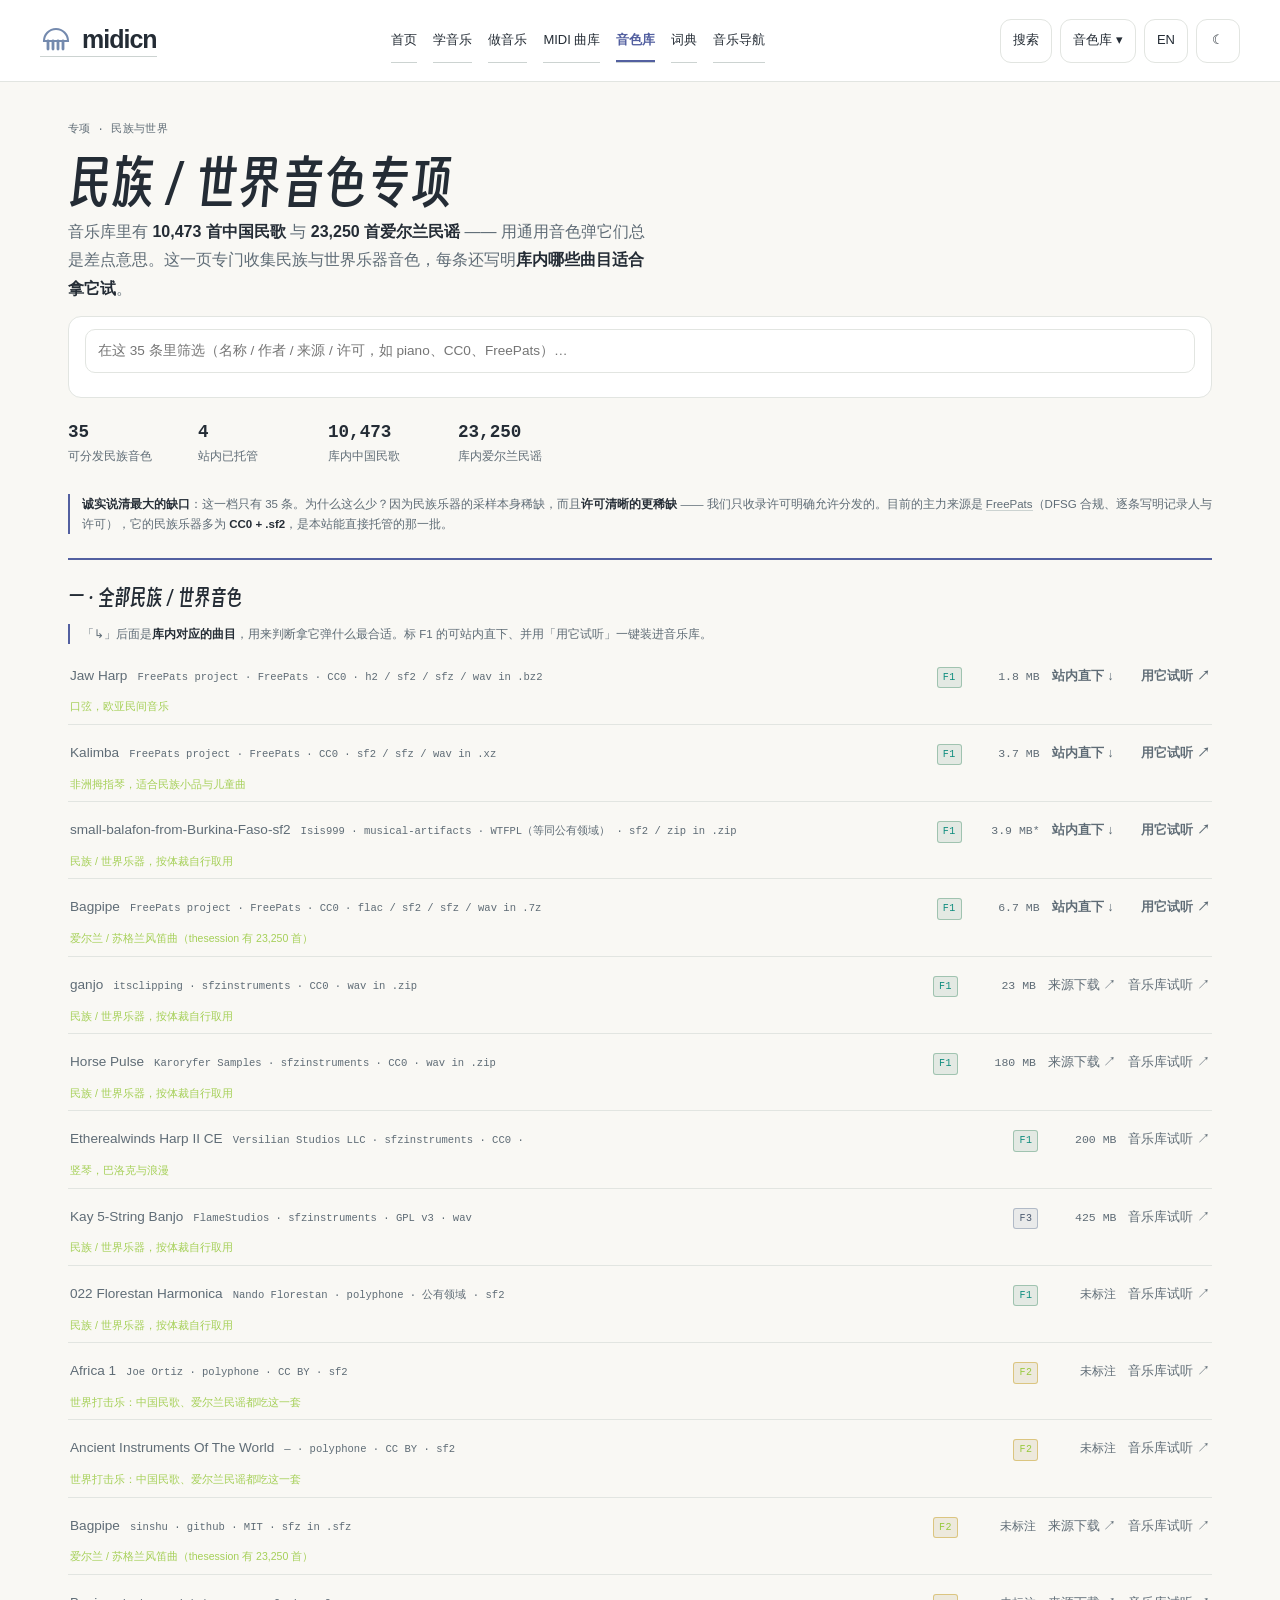
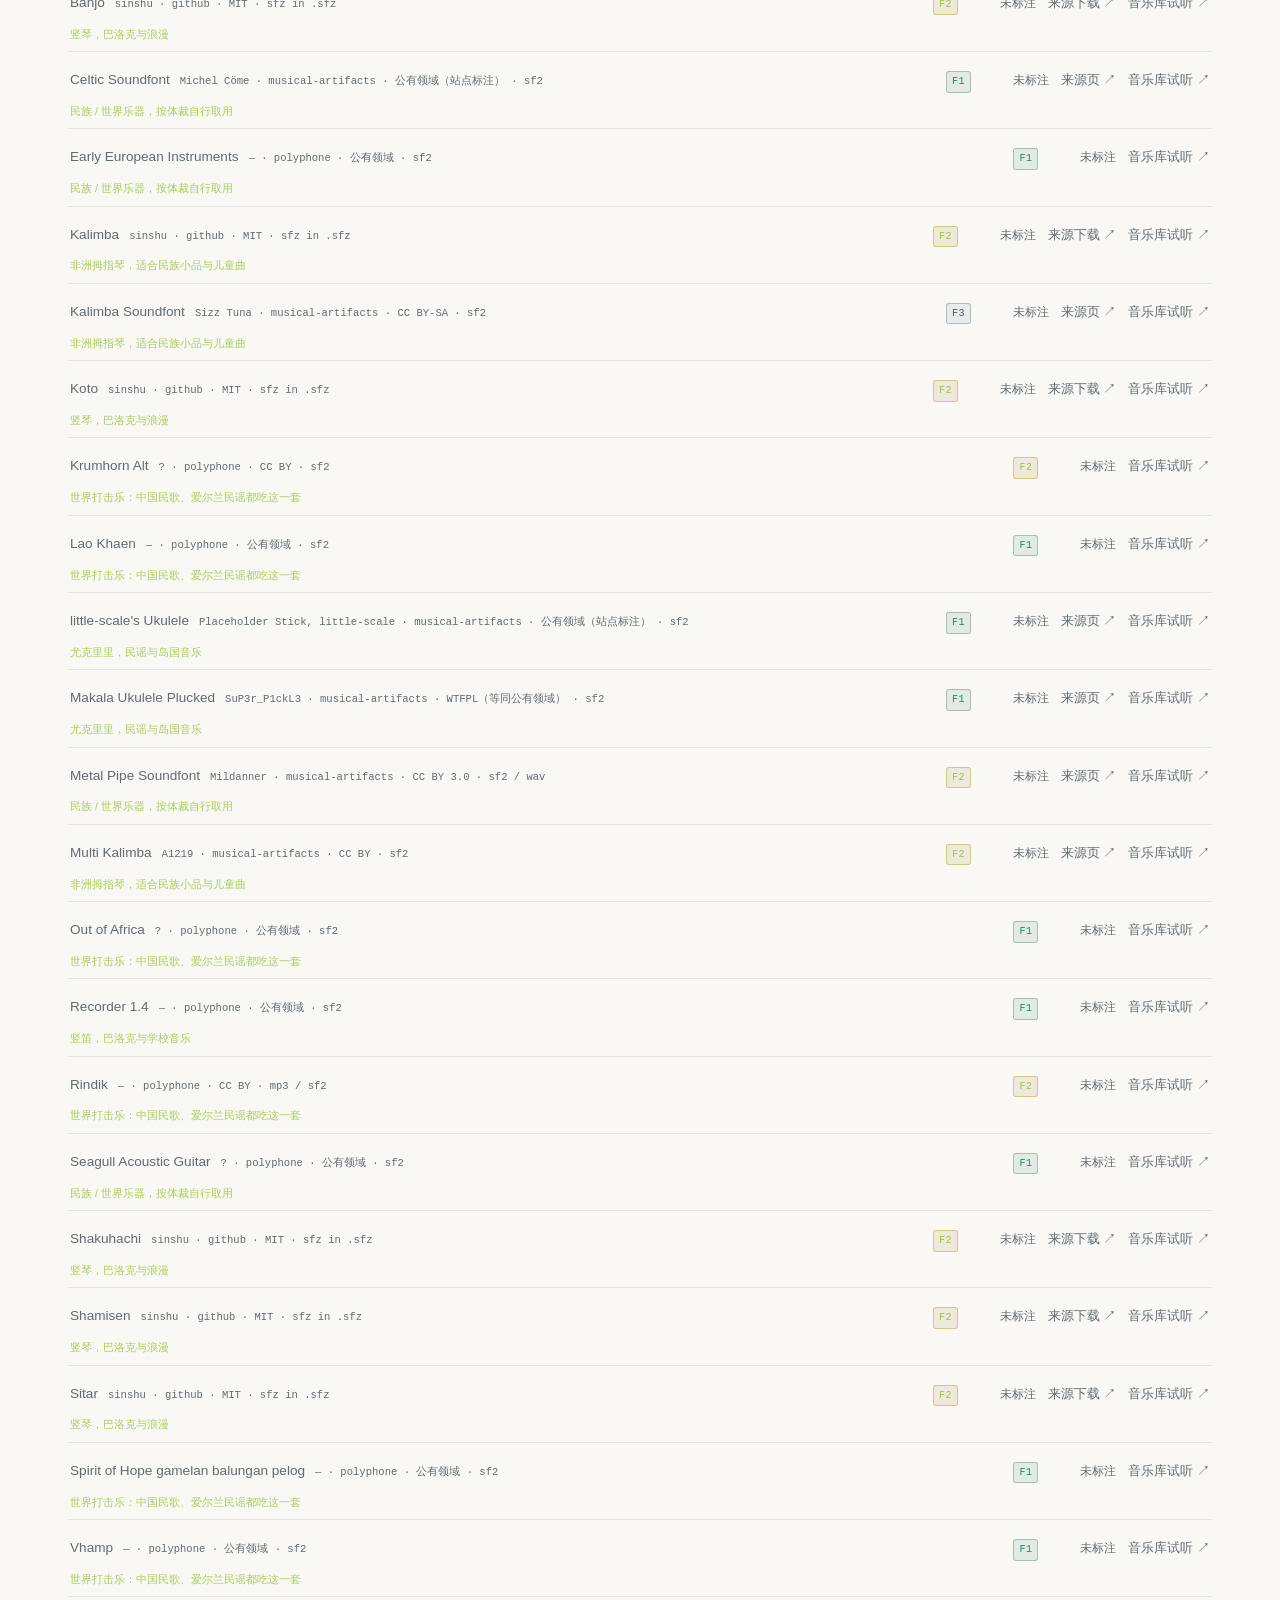
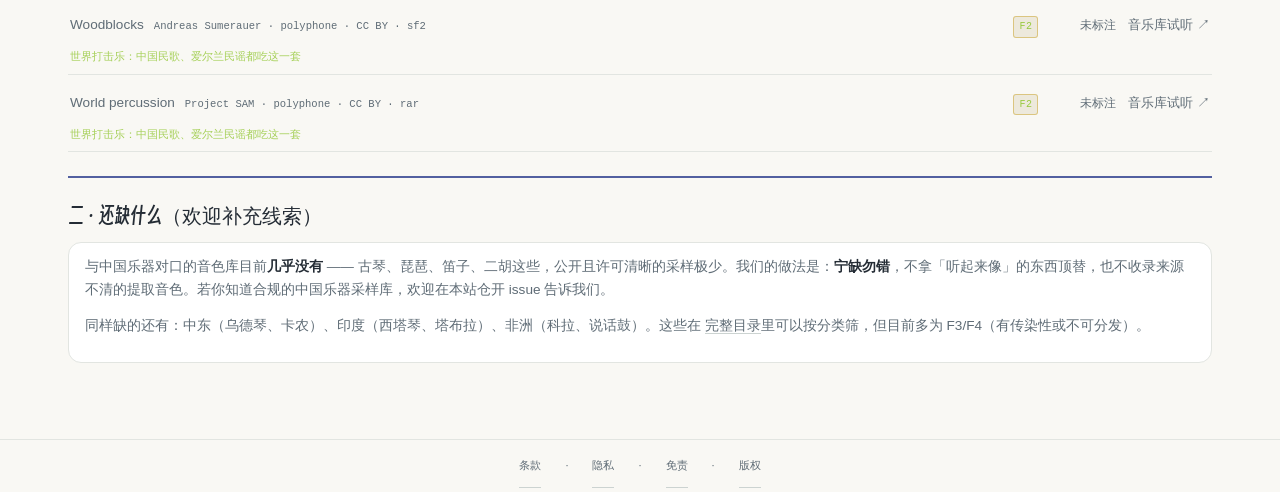
==== ethnic/index.html @ f2d39f6a "Fix playback recovery, search history and current site navigation (core 1.2.1)" ====
<!doctype html>
<html lang="zh-Hans" data-site="sf" data-lang="zh" data-design="v6" data-ui="clean" data-page="catalog" style="--site-accent:#818aca;--site-text:#5360a0">
<head><meta charset="utf-8"><meta name="viewport" content="width=device-width,initial-scale=1,viewport-fit=cover">
<title>民族 / 世界音色专项</title><meta name="description" content="SoundFont · 民族 / 世界音色专项">
<link rel="canonical" href="https://sf.midicn.com/ethnic/">
<meta property="og:title" content="民族 / 世界音色专项"><meta property="og:description" content="SoundFont · 民族 / 世界音色专项"><meta property="og:type" content="website"><meta property="og:url" content="https://sf.midicn.com/ethnic/"><meta property="og:site_name" content="midicn · 音色库"><meta property="og:locale" content="zh_CN"><meta property="og:image" content="https://sf.midicn.com/assets/og.png"><meta name="twitter:card" content="summary_large_image">
<meta property="og:image:width" content="1200"><meta property="og:image:height" content="630"><meta property="og:image:alt" content="midicn · 音色库"><meta name="twitter:title" content="民族 / 世界音色专项"><meta name="twitter:description" content="SoundFont · 民族 / 世界音色专项"><meta name="twitter:image" content="https://sf.midicn.com/assets/og.png">
<meta name="theme-color" content="#818aca"><link rel="manifest" href="../manifest.json"><link rel="apple-touch-icon" href="../assets/core/icons/icon-192.png"><link rel="icon" href="[data-uri]">
<script>(()=>{try{const a=document.cookie.split(';').map(x=>x.trim()).filter(x=>x.startsWith('midicn-theme=')).pop();const v=a?a.split('=')[1]:localStorage.getItem('midicn-theme');if(v==='light'||v==='dark')document.documentElement.dataset.theme=v}catch{}})();</script><link rel="preload" as="font" type="font/woff2" href="../assets/fonts/p.98d747baaf.a41209d4fb04.woff2" crossorigin><style>@font-face{font-family:"Smiley Sans";src:url("../assets/fonts/p.98d747baaf.a41209d4fb04.woff2") format("woff2");font-display:swap}</style><link rel="stylesheet" href="../assets/ui/base.b6d38215e6cf.css"><link rel="stylesheet" href="../assets/ui/soundfonts-ethnic.25b1c0a201fb.css"><script type="application/ld+json">{"@context":"https://schema.org","@type":"WebPage","name":"民族 / 世界音色专项","description":"SoundFont · 民族 / 世界音色专项","url":"https://sf.midicn.com/ethnic/","inLanguage":"zh"}</script></head>
<body><a class="skip-link" href="#main" data-zh="跳至正文" data-en="Skip to content">跳至正文</a>
<header class="site-header">
<a class="site-brand" href="https://home.midicn.com/" data-zh-href="https://home.midicn.com/" data-en-href="https://home.midicn.com/en/" aria-label="midicn"><span class="jf-stack"><svg viewBox="0 0 32 32" width="32" height="32" class="jf jf-idle" aria-hidden="true"><path d="M4 17A12 12 0 0 1 28 17Z" fill="none" stroke="var(--accent)" stroke-width="2.1"/><path d="M8 17V25.0" stroke="var(--accent)" stroke-width="2.8" stroke-linecap="round" fill="none"/><path d="M13 17V25.0" stroke="var(--accent)" stroke-width="2.8" stroke-linecap="round" fill="none"/><path d="M18 17V25.0" stroke="var(--accent)" stroke-width="2.8" stroke-linecap="round" fill="none"/><path d="M23 17V25.0" stroke="var(--accent)" stroke-width="2.8" stroke-linecap="round" fill="none"/></svg></span><b>midicn</b></a>
<nav class="site-task-nav" data-zh-label="全站导航" data-en-label="Main navigation" aria-label="全站导航"><a href="https://home.midicn.com/" data-zh="首页" data-en="Home" data-zh-href="https://home.midicn.com/" data-en-href="https://home.midicn.com/en/">首页</a><a href="https://home.midicn.com/learn/" data-zh-href="https://home.midicn.com/learn/" data-en-href="https://home.midicn.com/en/learn/" data-zh="学音乐" data-en="Learn">学音乐</a><a href="https://home.midicn.com/make/" data-zh-href="https://home.midicn.com/make/" data-en-href="https://home.midicn.com/en/make/" data-zh="做音乐" data-en="Create">做音乐</a><a href="https://lib.midicn.com/" data-zh="MIDI 曲库" data-en="MIDI" data-zh-href="https://lib.midicn.com/" data-en-href="https://lib.midicn.com/">MIDI 曲库</a><a href="https://sf.midicn.com/" data-zh="音色库" data-en="SoundFonts" data-zh-href="https://sf.midicn.com/" data-en-href="https://sf.midicn.com/" aria-current="page">音色库</a><a href="https://gloss.midicn.com/" data-zh="词典" data-en="Glossary" data-zh-href="https://gloss.midicn.com/" data-en-href="https://gloss.midicn.com/en/">词典</a><a data-directory-group="directory" href="https://nav.midicn.com/" data-zh="音乐导航" data-en="Directory" data-zh-href="https://nav.midicn.com/" data-en-href="https://nav.midicn.com/">音乐导航</a></nav>
<div class="site-actions"><a class="site-search" href="https://home.midicn.com/search/" data-zh-href="https://home.midicn.com/search/" data-en-href="https://home.midicn.com/en/search/" data-zh="搜索" data-en="Search">搜索</a>
<div class="site-switcher"><button id="navmenu-btn" type="button" aria-expanded="false" aria-controls="navmenu-panel" data-zh="音色库 ▾" data-en="SoundFonts ▾" data-zh-label="切换分站" data-en-label="Choose a site" aria-label="切换分站">音色库 ▾</button><nav id="navmenu-panel" class="site-menu" hidden aria-label="全部分站"><a href="https://nav.midicn.com/" data-zh="音乐导航" data-en="Directory" data-zh-href="https://nav.midicn.com/" data-en-href="https://nav.midicn.com/"><span class="site-dot" style="--dot:#5caaa0" aria-hidden="true"></span><span data-label>音乐导航</span></a><a href="https://lib.midicn.com/" data-zh="MIDI 库" data-en="MIDI Library" data-zh-href="https://lib.midicn.com/" data-en-href="https://lib.midicn.com/"><span class="site-dot" style="--dot:#c28a55" aria-hidden="true"></span><span data-label>MIDI 库</span></a><a href="https://mid.midicn.com/" data-zh="维度浏览" data-en="Dimensions" data-zh-href="https://mid.midicn.com/" data-en-href="https://mid.midicn.com/"><span class="site-dot" style="--dot:#5ca69c" aria-hidden="true"></span><span data-label>维度浏览</span></a><a href="https://zip.midicn.com/" data-zh="包下载" data-en="Packs" data-zh-href="https://zip.midicn.com/" data-en-href="https://zip.midicn.com/"><span class="site-dot" style="--dot:#6995bd" aria-hidden="true"></span><span data-label>包下载</span></a><a href="https://sf.midicn.com/" data-zh="音色库" data-en="SoundFonts" data-zh-href="https://sf.midicn.com/" data-en-href="https://sf.midicn.com/" aria-current="page"><span class="site-dot" style="--dot:#818aca" aria-hidden="true"></span><span data-label>音色库</span></a><a href="https://home.midicn.com/" data-zh="首页" data-en="Home" data-zh-href="https://home.midicn.com/" data-en-href="https://home.midicn.com/en/"><span class="site-dot" style="--dot:#d9795c" aria-hidden="true"></span><span data-label>首页</span></a><a href="https://gloss.midicn.com/" data-zh="词典" data-en="Dictionary" data-zh-href="https://gloss.midicn.com/" data-en-href="https://gloss.midicn.com/en/"><span class="site-dot" style="--dot:#a484ae" aria-hidden="true"></span><span data-label>词典</span></a><a href="https://hist.midicn.com/" data-zh="音乐史" data-en="Music History" data-zh-href="https://hist.midicn.com/" data-en-href="https://hist.midicn.com/en/"><span class="site-dot" style="--dot:#c49a51" aria-hidden="true"></span><span data-label>音乐史</span></a><a href="https://theo.midicn.com/" data-zh="乐理" data-en="Theory" data-zh-href="https://theo.midicn.com/" data-en-href="https://theo.midicn.com/en/"><span class="site-dot" style="--dot:#9381c6" aria-hidden="true"></span><span data-label>乐理</span></a><a href="https://inst.midicn.com/" data-zh="乐器" data-en="Instruments" data-zh-href="https://inst.midicn.com/" data-en-href="https://inst.midicn.com/en/"><span class="site-dot" style="--dot:#7b9d68" aria-hidden="true"></span><span data-label>乐器</span></a><a href="https://prod.midicn.com/" data-zh="音频" data-en="Audio" data-zh-href="https://prod.midicn.com/" data-en-href="https://prod.midicn.com/en/"><span class="site-dot" style="--dot:#61a9b2" aria-hidden="true"></span><span data-label>音频</span></a><a href="https://ai.midicn.com/" data-zh="AI 做音乐" data-en="AI Music" data-zh-href="https://ai.midicn.com/" data-en-href="https://ai.midicn.com/en/"><span class="site-dot" style="--dot:#cb7993" aria-hidden="true"></span><span data-label>AI 做音乐</span></a></nav></div>
<button id="lang" type="button" data-zh-label="切换语言" data-en-label="Switch language" aria-label="切换语言">EN</button><button id="theme" type="button" aria-label="切换明暗">☾</button></div></header><main id="main" class="doc doc-catalog" tabindex="-1">

  <p class="meta" data-zh="专项 · 民族与世界" data-en="SPECIAL · ETHNIC &amp; WORLD">专项 · 民族与世界</p>
  <h1 data-zh="民族 / 世界音色专项" data-en="Ethnic &amp; world sound banks">民族 / 世界音色专项</h1>
  <p class="lede" data-rich data-zh="音乐库里有 &lt;b&gt;10,473 首中国民歌&lt;/b&gt; 与 &lt;b&gt;23,250 首爱尔兰民谣&lt;/b&gt; —— 用通用音色弹它们总是差点意思。这一页专门收集民族与世界乐器音色，每条还写明&lt;b&gt;库内哪些曲目适合拿它试&lt;/b&gt;。" data-en="The library holds &lt;b&gt;10,473 Chinese folk songs&lt;/b&gt; and &lt;b&gt;23,250 Irish tunes&lt;/b&gt; — a General MIDI bank always sounds a bit off on them. This page gathers ethnic and world banks, and for each one says &lt;b&gt;which repertoire in the library suits it&lt;/b&gt;."></p>

  <div class="panel filterbox">
    <div class="panel-bd">
      <input id="tq" type="search" autocomplete="off"
             data-ph-zh="在这 35 条里筛选（名称 / 作者 / 来源 / 许可，如 piano、CC0、FreePats）…"
             data-ph-en="Filter these 35 entries (name / author / source / licence, e.g. piano, CC0, FreePats)…"
             placeholder="在这 35 条里筛选…">
      <p class="meta" id="tqn" style="margin:var(--s3) 0 0"></p>
    </div>
  </div>



  <div class="stat">
    <div><b>35</b><span data-zh="可分发民族音色" data-en="redistributable">可分发民族音色</span></div>
    <div><b>4</b><span data-zh="站内已托管" data-en="self-hosted">站内已托管</span></div>
    <div><b>10,473</b><span data-zh="库内中国民歌" data-en="Chinese folk">库内中国民歌</span></div>
    <div><b>23,250</b><span data-zh="库内爱尔兰民谣" data-en="Irish tunes">库内爱尔兰民谣</span></div>
  </div>

  <div class="note" data-rich data-zh="&lt;b&gt;诚实说清最大的缺口&lt;/b&gt;：这一档只有 35 条。为什么这么少？因为民族乐器的采样本身稀缺，而且&lt;b&gt;许可清晰的更稀缺&lt;/b&gt; —— 我们只收录许可明确允许分发的。目前的主力来源是 &lt;a href=&quot;https://freepats.zenvoid.org/&quot; target=&quot;_blank&quot; rel=&quot;noopener&quot;&gt;FreePats&lt;/a&gt;（DFSG 合规、逐条写明记录人与许可），它的民族乐器多为 &lt;b&gt;CC0 + .sf2&lt;/b&gt;，是本站能直接托管的那一批。" data-en="&lt;b&gt;The biggest gap, stated honestly&lt;/b&gt;: this tier has only 35 entries. Ethnic instrument sampling is scarce to begin with, and banks with &lt;i&gt;clear&lt;/i&gt; licences are scarcer — we only list what may legitimately be redistributed. The main source is &lt;a href=&quot;https://freepats.zenvoid.org/&quot; target=&quot;_blank&quot; rel=&quot;noopener&quot;&gt;FreePats&lt;/a&gt; (DFSG-compliant, credits and licence written per item); its ethnic banks are mostly &lt;b&gt;CC0 + .sf2&lt;/b&gt;, which is what we can host directly."></div>

  <div class="stitle"><h2 data-zh="一 · 全部民族 / 世界音色" data-en="1 · All ethnic &amp; world banks">一 · 全部民族 / 世界音色</h2></div>
  <div class="note" data-rich data-zh="「↳」后面是&lt;b&gt;库内对应的曲目&lt;/b&gt;，用来判断拿它弹什么最合适。标 F1 的可站内直下、并用「用它试听」一键装进音乐库。" data-en="After “↳” is the &lt;b&gt;matching repertoire&lt;/b&gt; in the library. F1 entries can be downloaded here and loaded into the library in one click."></div>
  <ul class="slist ethnic"><li class="srow" data-id="fp-ethnic-jaw-harp-jaw-harp"><div class="sr-main"><a class="sr-k" href="https://freepats.zenvoid.org/Ethnic/jaw-harp.html" target="_blank" rel="noopener" title="Jaw Harp">Jaw Harp</a><span class="sr-meta">FreePats project · FreePats · CC0 · h2 / sf2 / sfz / wav in .bz2</span><span class="sr-hit" data-zh="口弦，欧亚民间音乐" data-en="Jew&#x27;s harp — Eurasian folk music">↳ 口弦，欧亚民间音乐</span></div><div class="sr-side"><span class="tierbadge c1">F1</span><span class="sr-z">1.8 MB</span><a class="act dl" data-zh="站内直下 ↓" data-en="Download ↓" href="https://sf.midicn.com/files/jaw-harp-d1b45d2f.sf2" download>站内直下 ↓</a><a class="act lib play" data-zh="用它试听 ↗" data-en="Play with it ↗" href="https://lib.midicn.com/?sf=fp-ethnic-jaw-harp-jaw-harp" target="_blank" rel="noopener">用它试听 ↗</a></div></li><li class="srow" data-id="fp-ethnic-kalimba-kalimba"><div class="sr-main"><a class="sr-k" href="https://freepats.zenvoid.org/Ethnic/kalimba.html" target="_blank" rel="noopener" title="Kalimba">Kalimba</a><span class="sr-meta">FreePats project · FreePats · CC0 · sf2 / sfz / wav in .xz</span><span class="sr-hit" data-zh="非洲拇指琴，适合民族小品与儿童曲" data-en="African thumb piano — folk miniatures and children&#x27;s tunes">↳ 非洲拇指琴，适合民族小品与儿童曲</span></div><div class="sr-side"><span class="tierbadge c1">F1</span><span class="sr-z">3.7 MB</span><a class="act dl" data-zh="站内直下 ↓" data-en="Download ↓" href="https://sf.midicn.com/files/kalimba-8232588e.sf2" download>站内直下 ↓</a><a class="act lib play" data-zh="用它试听 ↗" data-en="Play with it ↗" href="https://lib.midicn.com/?sf=fp-ethnic-kalimba-kalimba" target="_blank" rel="noopener">用它试听 ↗</a></div></li><li class="srow" data-id="ma-420"><div class="sr-main"><a class="sr-k" href="https://musical-artifacts.com/artifacts/420" target="_blank" rel="noopener" title="small-balafon-from-Burkina-Faso-sf2">small-balafon-from-Burkina-Faso-sf2</a><span class="sr-meta">Isis999 · musical-artifacts · WTFPL（等同公有领域） · sf2 / zip in .zip</span><span class="sr-hit" data-zh="民族 / 世界乐器，按体裁自行取用" data-en="Ethnic / world instrument — pick a fitting repertoire">↳ 民族 / 世界乐器，按体裁自行取用</span></div><div class="sr-side"><span class="tierbadge c1">F1</span><span class="sr-z">3.9 MB*</span><a class="act dl" data-zh="站内直下 ↓" data-en="Download ↓" href="https://sf.midicn.com/files/small-balafon-from-burkina-faso-sf2-7910efe8.sf2" download>站内直下 ↓</a><a class="act lib play" data-zh="用它试听 ↗" data-en="Play with it ↗" href="https://lib.midicn.com/?sf=ma-420" target="_blank" rel="noopener">用它试听 ↗</a></div></li><li class="srow" data-id="fp-ethnic-bagpipe-bagpipe"><div class="sr-main"><a class="sr-k" href="https://freepats.zenvoid.org/Ethnic/bagpipe.html" target="_blank" rel="noopener" title="Bagpipe">Bagpipe</a><span class="sr-meta">FreePats project · FreePats · CC0 · flac / sf2 / sfz / wav in .7z</span><span class="sr-hit" data-zh="爱尔兰 / 苏格兰风笛曲（thesession 有 23,250 首）" data-en="Irish &amp; Scottish pipe tunes (23,250 in thesession)">↳ 爱尔兰 / 苏格兰风笛曲（thesession 有 23,250 首）</span></div><div class="sr-side"><span class="tierbadge c1">F1</span><span class="sr-z">6.7 MB</span><a class="act dl" data-zh="站内直下 ↓" data-en="Download ↓" href="https://sf.midicn.com/files/bagpipe-6948bad4.sf2" download>站内直下 ↓</a><a class="act lib play" data-zh="用它试听 ↗" data-en="Play with it ↗" href="https://lib.midicn.com/?sf=fp-ethnic-bagpipe-bagpipe" target="_blank" rel="noopener">用它试听 ↗</a></div></li><li class="srow" data-id="sfz-ganjo"><div class="sr-main"><a class="sr-k" href="https://sfzinstruments.github.io/folk/ganjo/" target="_blank" rel="noopener" title="ganjo">ganjo</a><span class="sr-meta">itsclipping · sfzinstruments · CC0 · wav in .zip</span><span class="sr-hit" data-zh="民族 / 世界乐器，按体裁自行取用" data-en="Ethnic / world instrument — pick a fitting repertoire">↳ 民族 / 世界乐器，按体裁自行取用</span></div><div class="sr-side"><span class="tierbadge c1">F1</span><span class="sr-z">23 MB</span><a class="act src" data-zh="来源下载 ↗" data-en="Source ↗" href="https://github.com/sfzinstruments/ganjo/releases/download/v1.000/ganjo-v1.000.zip" target="_blank" rel="noopener">来源下载 ↗</a><a class="act lib" data-zh="音乐库试听 ↗" data-en="Try in library ↗" href="https://lib.midicn.com/" target="_blank" rel="noopener">音乐库试听 ↗</a></div></li><li class="srow" data-id="sfz-horse-pulse"><div class="sr-main"><a class="sr-k" href="https://sfzinstruments.github.io/folk/horse-pulse/" target="_blank" rel="noopener" title="Horse Pulse">Horse Pulse</a><span class="sr-meta">Karoryfer Samples · sfzinstruments · CC0 · wav in .zip</span><span class="sr-hit" data-zh="民族 / 世界乐器，按体裁自行取用" data-en="Ethnic / world instrument — pick a fitting repertoire">↳ 民族 / 世界乐器，按体裁自行取用</span></div><div class="sr-side"><span class="tierbadge c1">F1</span><span class="sr-z">180 MB</span><a class="act src" data-zh="来源下载 ↗" data-en="Source ↗" href="https://github.com/sfzinstruments/Karoryfer.HorsePulse/releases/download/v1.000/Karoryfer_Horse_Pulse_1000.zip" target="_blank" rel="noopener">来源下载 ↗</a><a class="act lib" data-zh="音乐库试听 ↗" data-en="Try in library ↗" href="https://lib.midicn.com/" target="_blank" rel="noopener">音乐库试听 ↗</a></div></li><li class="srow" data-id="sfz-guitars"><div class="sr-main"><a class="sr-k" href="https://sfzinstruments.github.io/folk/guitars/" target="_blank" rel="noopener" title="Etherealwinds Harp II CE">Etherealwinds Harp II CE</a><span class="sr-meta">Versilian Studios LLC · sfzinstruments · CC0 · </span><span class="sr-hit" data-zh="竖琴，巴洛克与浪漫" data-en="Harp — Baroque and Romantic">↳ 竖琴，巴洛克与浪漫</span></div><div class="sr-side"><span class="tierbadge c1">F1</span><span class="sr-z">200 MB</span><a class="act lib" data-zh="音乐库试听 ↗" data-en="Try in library ↗" href="https://lib.midicn.com/" target="_blank" rel="noopener">音乐库试听 ↗</a></div></li><li class="srow" data-id="sfz-kay_5_string_banjo"><div class="sr-main"><a class="sr-k" href="https://sfzinstruments.github.io/folk/kay_5_string_banjo/" target="_blank" rel="noopener" title="Kay 5-String Banjo">Kay 5-String Banjo</a><span class="sr-meta">FlameStudios · sfzinstruments · GPL v3 · wav</span><span class="sr-hit" data-zh="民族 / 世界乐器，按体裁自行取用" data-en="Ethnic / world instrument — pick a fitting repertoire">↳ 民族 / 世界乐器，按体裁自行取用</span></div><div class="sr-side"><span class="tierbadge c3">F3</span><span class="sr-z">425 MB</span><a class="act lib" data-zh="音乐库试听 ↗" data-en="Try in library ↗" href="https://lib.midicn.com/" target="_blank" rel="noopener">音乐库试听 ↗</a></div></li><li class="srow" data-id="pp-205-022-florestan-harmonica"><div class="sr-main"><a class="sr-k" href="https://www.polyphone-soundfonts.com/en/soundfonts/reeds/205-022-florestan-harmonica" target="_blank" rel="noopener" title="022 Florestan Harmonica">022 Florestan Harmonica</a><span class="sr-meta">Nando Florestan · polyphone · 公有领域 · sf2</span><span class="sr-hit" data-zh="民族 / 世界乐器，按体裁自行取用" data-en="Ethnic / world instrument — pick a fitting repertoire">↳ 民族 / 世界乐器，按体裁自行取用</span></div><div class="sr-side"><span class="tierbadge c1">F1</span><span class="sr-z">未标注</span><a class="act lib" data-zh="音乐库试听 ↗" data-en="Try in library ↗" href="https://lib.midicn.com/" target="_blank" rel="noopener">音乐库试听 ↗</a></div></li><li class="srow" data-id="pp-353-africa-1"><div class="sr-main"><a class="sr-k" href="https://www.polyphone-soundfonts.com/en/soundfonts/unpitched-percussion/353-africa-1" target="_blank" rel="noopener" title="Africa 1">Africa 1</a><span class="sr-meta">Joe Ortiz · polyphone · CC BY · sf2</span><span class="sr-hit" data-zh="世界打击乐：中国民歌、爱尔兰民谣都吃这一套" data-en="World percussion — fits both the Chinese folk and Irish collections">↳ 世界打击乐：中国民歌、爱尔兰民谣都吃这一套</span></div><div class="sr-side"><span class="tierbadge c2">F2</span><span class="sr-z">未标注</span><a class="act lib" data-zh="音乐库试听 ↗" data-en="Try in library ↗" href="https://lib.midicn.com/" target="_blank" rel="noopener">音乐库试听 ↗</a></div></li><li class="srow" data-id="pp-530-ancient-instruments-of-the-world"><div class="sr-main"><a class="sr-k" href="https://www.polyphone-soundfonts.com/en/soundfonts/soundscapes/530-ancient-instruments-of-the-world" target="_blank" rel="noopener" title="Ancient Instruments Of The World">Ancient Instruments Of The World</a><span class="sr-meta">— · polyphone · CC BY · sf2</span><span class="sr-hit" data-zh="世界打击乐：中国民歌、爱尔兰民谣都吃这一套" data-en="World percussion — fits both the Chinese folk and Irish collections">↳ 世界打击乐：中国民歌、爱尔兰民谣都吃这一套</span></div><div class="sr-side"><span class="tierbadge c2">F2</span><span class="sr-z">未标注</span><a class="act lib" data-zh="音乐库试听 ↗" data-en="Try in library ↗" href="https://lib.midicn.com/" target="_blank" rel="noopener">音乐库试听 ↗</a></div></li><li class="srow" data-id="gh-sinshu-csharpsynthproject-res-patches-gmbank-patches-bagpipe-sfz"><div class="sr-main"><a class="sr-k" href="https://github.com/sinshu/CSharpSynthProject" target="_blank" rel="noopener" title="Bagpipe">Bagpipe</a><span class="sr-meta">sinshu · github · MIT · sfz in .sfz</span><span class="sr-hit" data-zh="爱尔兰 / 苏格兰风笛曲（thesession 有 23,250 首）" data-en="Irish &amp; Scottish pipe tunes (23,250 in thesession)">↳ 爱尔兰 / 苏格兰风笛曲（thesession 有 23,250 首）</span></div><div class="sr-side"><span class="tierbadge c2">F2</span><span class="sr-z">未标注</span><a class="act src" data-zh="来源下载 ↗" data-en="Source ↗" href="https://raw.githubusercontent.com/sinshu/CSharpSynthProject/master/RES/Patches/GMBank/patches/Bagpipe.sfz" target="_blank" rel="noopener">来源下载 ↗</a><a class="act lib" data-zh="音乐库试听 ↗" data-en="Try in library ↗" href="https://lib.midicn.com/" target="_blank" rel="noopener">音乐库试听 ↗</a></div></li><li class="srow" data-id="gh-sinshu-csharpsynthproject-res-patches-gmbank-patches-banjo-sfz"><div class="sr-main"><a class="sr-k" href="https://github.com/sinshu/CSharpSynthProject" target="_blank" rel="noopener" title="Banjo">Banjo</a><span class="sr-meta">sinshu · github · MIT · sfz in .sfz</span><span class="sr-hit" data-zh="竖琴，巴洛克与浪漫" data-en="Harp — Baroque and Romantic">↳ 竖琴，巴洛克与浪漫</span></div><div class="sr-side"><span class="tierbadge c2">F2</span><span class="sr-z">未标注</span><a class="act src" data-zh="来源下载 ↗" data-en="Source ↗" href="https://raw.githubusercontent.com/sinshu/CSharpSynthProject/master/RES/Patches/GMBank/patches/Banjo.sfz" target="_blank" rel="noopener">来源下载 ↗</a><a class="act lib" data-zh="音乐库试听 ↗" data-en="Try in library ↗" href="https://lib.midicn.com/" target="_blank" rel="noopener">音乐库试听 ↗</a></div></li><li class="srow" data-id="ma-369"><div class="sr-main"><a class="sr-k" href="https://musical-artifacts.com/artifacts/369" target="_blank" rel="noopener" title="Celtic Soundfont">Celtic Soundfont</a><span class="sr-meta">Michel Cöme · musical-artifacts · 公有领域（站点标注） · sf2</span><span class="sr-hit" data-zh="民族 / 世界乐器，按体裁自行取用" data-en="Ethnic / world instrument — pick a fitting repertoire">↳ 民族 / 世界乐器，按体裁自行取用</span></div><div class="sr-side"><span class="tierbadge c1">F1</span><span class="sr-z">未标注</span><a class="act src" data-zh="来源页 ↗" data-en="Source page ↗" href="https://musical-artifacts.com/artifacts/369" target="_blank" rel="noopener" title="上游直链拒绝直接访问（实测 403），请到来源页取">来源页 ↗</a><a class="act lib" data-zh="音乐库试听 ↗" data-en="Try in library ↗" href="https://lib.midicn.com/" target="_blank" rel="noopener">音乐库试听 ↗</a></div></li><li class="srow" data-id="pp-516-early-european-instruments"><div class="sr-main"><a class="sr-k" href="https://www.polyphone-soundfonts.com/en/soundfonts/instrument-sets/516-early-european-instruments" target="_blank" rel="noopener" title="Early European Instruments">Early European Instruments</a><span class="sr-meta">— · polyphone · 公有领域 · sf2</span><span class="sr-hit" data-zh="民族 / 世界乐器，按体裁自行取用" data-en="Ethnic / world instrument — pick a fitting repertoire">↳ 民族 / 世界乐器，按体裁自行取用</span></div><div class="sr-side"><span class="tierbadge c1">F1</span><span class="sr-z">未标注</span><a class="act lib" data-zh="音乐库试听 ↗" data-en="Try in library ↗" href="https://lib.midicn.com/" target="_blank" rel="noopener">音乐库试听 ↗</a></div></li><li class="srow" data-id="gh-sinshu-csharpsynthproject-res-patches-gmbank-patches-kalimba-sfz"><div class="sr-main"><a class="sr-k" href="https://github.com/sinshu/CSharpSynthProject" target="_blank" rel="noopener" title="Kalimba">Kalimba</a><span class="sr-meta">sinshu · github · MIT · sfz in .sfz</span><span class="sr-hit" data-zh="非洲拇指琴，适合民族小品与儿童曲" data-en="African thumb piano — folk miniatures and children&#x27;s tunes">↳ 非洲拇指琴，适合民族小品与儿童曲</span></div><div class="sr-side"><span class="tierbadge c2">F2</span><span class="sr-z">未标注</span><a class="act src" data-zh="来源下载 ↗" data-en="Source ↗" href="https://raw.githubusercontent.com/sinshu/CSharpSynthProject/master/RES/Patches/GMBank/patches/Kalimba.sfz" target="_blank" rel="noopener">来源下载 ↗</a><a class="act lib" data-zh="音乐库试听 ↗" data-en="Try in library ↗" href="https://lib.midicn.com/" target="_blank" rel="noopener">音乐库试听 ↗</a></div></li><li class="srow" data-id="ma-4039"><div class="sr-main"><a class="sr-k" href="https://musical-artifacts.com/artifacts/4039" target="_blank" rel="noopener" title="Kalimba Soundfont">Kalimba Soundfont</a><span class="sr-meta">Sizz Tuna · musical-artifacts · CC BY-SA · sf2</span><span class="sr-hit" data-zh="非洲拇指琴，适合民族小品与儿童曲" data-en="African thumb piano — folk miniatures and children&#x27;s tunes">↳ 非洲拇指琴，适合民族小品与儿童曲</span></div><div class="sr-side"><span class="tierbadge c3">F3</span><span class="sr-z">未标注</span><a class="act src" data-zh="来源页 ↗" data-en="Source page ↗" href="https://musical-artifacts.com/artifacts/4039" target="_blank" rel="noopener" title="上游直链拒绝直接访问（实测 403），请到来源页取">来源页 ↗</a><a class="act lib" data-zh="音乐库试听 ↗" data-en="Try in library ↗" href="https://lib.midicn.com/" target="_blank" rel="noopener">音乐库试听 ↗</a></div></li><li class="srow" data-id="gh-sinshu-csharpsynthproject-res-patches-gmbank-patches-koto-sfz"><div class="sr-main"><a class="sr-k" href="https://github.com/sinshu/CSharpSynthProject" target="_blank" rel="noopener" title="Koto">Koto</a><span class="sr-meta">sinshu · github · MIT · sfz in .sfz</span><span class="sr-hit" data-zh="竖琴，巴洛克与浪漫" data-en="Harp — Baroque and Romantic">↳ 竖琴，巴洛克与浪漫</span></div><div class="sr-side"><span class="tierbadge c2">F2</span><span class="sr-z">未标注</span><a class="act src" data-zh="来源下载 ↗" data-en="Source ↗" href="https://raw.githubusercontent.com/sinshu/CSharpSynthProject/master/RES/Patches/GMBank/patches/Koto.sfz" target="_blank" rel="noopener">来源下载 ↗</a><a class="act lib" data-zh="音乐库试听 ↗" data-en="Try in library ↗" href="https://lib.midicn.com/" target="_blank" rel="noopener">音乐库试听 ↗</a></div></li><li class="srow" data-id="pp-466-krumhorn-alt"><div class="sr-main"><a class="sr-k" href="https://www.polyphone-soundfonts.com/en/soundfonts/reeds/466-krumhorn-alt" target="_blank" rel="noopener" title="Krumhorn Alt">Krumhorn Alt</a><span class="sr-meta">? · polyphone · CC BY · sf2</span><span class="sr-hit" data-zh="世界打击乐：中国民歌、爱尔兰民谣都吃这一套" data-en="World percussion — fits both the Chinese folk and Irish collections">↳ 世界打击乐：中国民歌、爱尔兰民谣都吃这一套</span></div><div class="sr-side"><span class="tierbadge c2">F2</span><span class="sr-z">未标注</span><a class="act lib" data-zh="音乐库试听 ↗" data-en="Try in library ↗" href="https://lib.midicn.com/" target="_blank" rel="noopener">音乐库试听 ↗</a></div></li><li class="srow" data-id="pp-674-lao-khaen"><div class="sr-main"><a class="sr-k" href="https://www.polyphone-soundfonts.com/en/soundfonts/reeds/674-lao-khaen" target="_blank" rel="noopener" title="Lao Khaen">Lao Khaen</a><span class="sr-meta">— · polyphone · 公有领域 · sf2</span><span class="sr-hit" data-zh="世界打击乐：中国民歌、爱尔兰民谣都吃这一套" data-en="World percussion — fits both the Chinese folk and Irish collections">↳ 世界打击乐：中国民歌、爱尔兰民谣都吃这一套</span></div><div class="sr-side"><span class="tierbadge c1">F1</span><span class="sr-z">未标注</span><a class="act lib" data-zh="音乐库试听 ↗" data-en="Try in library ↗" href="https://lib.midicn.com/" target="_blank" rel="noopener">音乐库试听 ↗</a></div></li><li class="srow" data-id="ma-1353"><div class="sr-main"><a class="sr-k" href="https://musical-artifacts.com/artifacts/1353" target="_blank" rel="noopener" title="little-scale&#x27;s Ukulele">little-scale&#x27;s Ukulele</a><span class="sr-meta">Placeholder Stick, little-scale · musical-artifacts · 公有领域（站点标注） · sf2</span><span class="sr-hit" data-zh="尤克里里，民谣与岛国音乐" data-en="Ukulele — folk and island music">↳ 尤克里里，民谣与岛国音乐</span></div><div class="sr-side"><span class="tierbadge c1">F1</span><span class="sr-z">未标注</span><a class="act src" data-zh="来源页 ↗" data-en="Source page ↗" href="https://musical-artifacts.com/artifacts/1353" target="_blank" rel="noopener" title="上游直链拒绝直接访问（实测 403），请到来源页取">来源页 ↗</a><a class="act lib" data-zh="音乐库试听 ↗" data-en="Try in library ↗" href="https://lib.midicn.com/" target="_blank" rel="noopener">音乐库试听 ↗</a></div></li><li class="srow" data-id="ma-8249"><div class="sr-main"><a class="sr-k" href="https://musical-artifacts.com/artifacts/8249" target="_blank" rel="noopener" title="Makala Ukulele Plucked">Makala Ukulele Plucked</a><span class="sr-meta">SuP3r_P1ckL3 · musical-artifacts · WTFPL（等同公有领域） · sf2</span><span class="sr-hit" data-zh="尤克里里，民谣与岛国音乐" data-en="Ukulele — folk and island music">↳ 尤克里里，民谣与岛国音乐</span></div><div class="sr-side"><span class="tierbadge c1">F1</span><span class="sr-z">未标注</span><a class="act src" data-zh="来源页 ↗" data-en="Source page ↗" href="https://musical-artifacts.com/artifacts/8249" target="_blank" rel="noopener" title="上游直链拒绝直接访问（实测 403），请到来源页取">来源页 ↗</a><a class="act lib" data-zh="音乐库试听 ↗" data-en="Try in library ↗" href="https://lib.midicn.com/" target="_blank" rel="noopener">音乐库试听 ↗</a></div></li><li class="srow" data-id="ma-6820"><div class="sr-main"><a class="sr-k" href="https://musical-artifacts.com/artifacts/6820" target="_blank" rel="noopener" title="Metal Pipe Soundfont">Metal Pipe Soundfont</a><span class="sr-meta">Mildanner · musical-artifacts · CC BY 3.0 · sf2 / wav</span><span class="sr-hit" data-zh="民族 / 世界乐器，按体裁自行取用" data-en="Ethnic / world instrument — pick a fitting repertoire">↳ 民族 / 世界乐器，按体裁自行取用</span></div><div class="sr-side"><span class="tierbadge c2">F2</span><span class="sr-z">未标注</span><a class="act src" data-zh="来源页 ↗" data-en="Source page ↗" href="https://musical-artifacts.com/artifacts/6820" target="_blank" rel="noopener" title="上游直链拒绝直接访问（实测 403），请到来源页取">来源页 ↗</a><a class="act lib" data-zh="音乐库试听 ↗" data-en="Try in library ↗" href="https://lib.midicn.com/" target="_blank" rel="noopener">音乐库试听 ↗</a></div></li><li class="srow" data-id="ma-1487"><div class="sr-main"><a class="sr-k" href="https://musical-artifacts.com/artifacts/1487" target="_blank" rel="noopener" title="Multi Kalimba">Multi Kalimba</a><span class="sr-meta">A1219 · musical-artifacts · CC BY · sf2</span><span class="sr-hit" data-zh="非洲拇指琴，适合民族小品与儿童曲" data-en="African thumb piano — folk miniatures and children&#x27;s tunes">↳ 非洲拇指琴，适合民族小品与儿童曲</span></div><div class="sr-side"><span class="tierbadge c2">F2</span><span class="sr-z">未标注</span><a class="act src" data-zh="来源页 ↗" data-en="Source page ↗" href="https://musical-artifacts.com/artifacts/1487" target="_blank" rel="noopener" title="上游直链拒绝直接访问（实测 403），请到来源页取">来源页 ↗</a><a class="act lib" data-zh="音乐库试听 ↗" data-en="Try in library ↗" href="https://lib.midicn.com/" target="_blank" rel="noopener">音乐库试听 ↗</a></div></li><li class="srow" data-id="pp-356-out-of-africa"><div class="sr-main"><a class="sr-k" href="https://www.polyphone-soundfonts.com/en/soundfonts/soundscapes/356-out-of-africa" target="_blank" rel="noopener" title="Out of Africa">Out of Africa</a><span class="sr-meta">? · polyphone · 公有领域 · sf2</span><span class="sr-hit" data-zh="世界打击乐：中国民歌、爱尔兰民谣都吃这一套" data-en="World percussion — fits both the Chinese folk and Irish collections">↳ 世界打击乐：中国民歌、爱尔兰民谣都吃这一套</span></div><div class="sr-side"><span class="tierbadge c1">F1</span><span class="sr-z">未标注</span><a class="act lib" data-zh="音乐库试听 ↗" data-en="Try in library ↗" href="https://lib.midicn.com/" target="_blank" rel="noopener">音乐库试听 ↗</a></div></li><li class="srow" data-id="pp-857-recorder-1-4"><div class="sr-main"><a class="sr-k" href="https://www.polyphone-soundfonts.com/en/soundfonts/reeds/857-recorder-1-4" target="_blank" rel="noopener" title="Recorder 1.4">Recorder 1.4</a><span class="sr-meta">— · polyphone · 公有领域 · sf2</span><span class="sr-hit" data-zh="竖笛，巴洛克与学校音乐" data-en="Recorder — Baroque and school repertoire">↳ 竖笛，巴洛克与学校音乐</span></div><div class="sr-side"><span class="tierbadge c1">F1</span><span class="sr-z">未标注</span><a class="act lib" data-zh="音乐库试听 ↗" data-en="Try in library ↗" href="https://lib.midicn.com/" target="_blank" rel="noopener">音乐库试听 ↗</a></div></li><li class="srow" data-id="pp-641-rindik"><div class="sr-main"><a class="sr-k" href="https://www.polyphone-soundfonts.com/en/soundfonts/instrument-sets/641-rindik" target="_blank" rel="noopener" title="Rindik">Rindik</a><span class="sr-meta">— · polyphone · CC BY · mp3 / sf2</span><span class="sr-hit" data-zh="世界打击乐：中国民歌、爱尔兰民谣都吃这一套" data-en="World percussion — fits both the Chinese folk and Irish collections">↳ 世界打击乐：中国民歌、爱尔兰民谣都吃这一套</span></div><div class="sr-side"><span class="tierbadge c2">F2</span><span class="sr-z">未标注</span><a class="act lib" data-zh="音乐库试听 ↗" data-en="Try in library ↗" href="https://lib.midicn.com/" target="_blank" rel="noopener">音乐库试听 ↗</a></div></li><li class="srow" data-id="pp-89-seagull-acoustic-guitar"><div class="sr-main"><a class="sr-k" href="https://www.polyphone-soundfonts.com/en/soundfonts/guitars/89-seagull-acoustic-guitar" target="_blank" rel="noopener" title="Seagull Acoustic Guitar">Seagull Acoustic Guitar</a><span class="sr-meta">? · polyphone · 公有领域 · sf2</span><span class="sr-hit" data-zh="民族 / 世界乐器，按体裁自行取用" data-en="Ethnic / world instrument — pick a fitting repertoire">↳ 民族 / 世界乐器，按体裁自行取用</span></div><div class="sr-side"><span class="tierbadge c1">F1</span><span class="sr-z">未标注</span><a class="act lib" data-zh="音乐库试听 ↗" data-en="Try in library ↗" href="https://lib.midicn.com/" target="_blank" rel="noopener">音乐库试听 ↗</a></div></li><li class="srow" data-id="gh-sinshu-csharpsynthproject-res-patches-gmbank-patches-shakuhachi-sfz"><div class="sr-main"><a class="sr-k" href="https://github.com/sinshu/CSharpSynthProject" target="_blank" rel="noopener" title="Shakuhachi">Shakuhachi</a><span class="sr-meta">sinshu · github · MIT · sfz in .sfz</span><span class="sr-hit" data-zh="竖琴，巴洛克与浪漫" data-en="Harp — Baroque and Romantic">↳ 竖琴，巴洛克与浪漫</span></div><div class="sr-side"><span class="tierbadge c2">F2</span><span class="sr-z">未标注</span><a class="act src" data-zh="来源下载 ↗" data-en="Source ↗" href="https://raw.githubusercontent.com/sinshu/CSharpSynthProject/master/RES/Patches/GMBank/patches/Shakuhachi.sfz" target="_blank" rel="noopener">来源下载 ↗</a><a class="act lib" data-zh="音乐库试听 ↗" data-en="Try in library ↗" href="https://lib.midicn.com/" target="_blank" rel="noopener">音乐库试听 ↗</a></div></li><li class="srow" data-id="gh-sinshu-csharpsynthproject-res-patches-gmbank-patches-shamisen-sfz"><div class="sr-main"><a class="sr-k" href="https://github.com/sinshu/CSharpSynthProject" target="_blank" rel="noopener" title="Shamisen">Shamisen</a><span class="sr-meta">sinshu · github · MIT · sfz in .sfz</span><span class="sr-hit" data-zh="竖琴，巴洛克与浪漫" data-en="Harp — Baroque and Romantic">↳ 竖琴，巴洛克与浪漫</span></div><div class="sr-side"><span class="tierbadge c2">F2</span><span class="sr-z">未标注</span><a class="act src" data-zh="来源下载 ↗" data-en="Source ↗" href="https://raw.githubusercontent.com/sinshu/CSharpSynthProject/master/RES/Patches/GMBank/patches/Shamisen.sfz" target="_blank" rel="noopener">来源下载 ↗</a><a class="act lib" data-zh="音乐库试听 ↗" data-en="Try in library ↗" href="https://lib.midicn.com/" target="_blank" rel="noopener">音乐库试听 ↗</a></div></li><li class="srow" data-id="gh-sinshu-csharpsynthproject-res-patches-gmbank-patches-sitar-sfz"><div class="sr-main"><a class="sr-k" href="https://github.com/sinshu/CSharpSynthProject" target="_blank" rel="noopener" title="Sitar">Sitar</a><span class="sr-meta">sinshu · github · MIT · sfz in .sfz</span><span class="sr-hit" data-zh="竖琴，巴洛克与浪漫" data-en="Harp — Baroque and Romantic">↳ 竖琴，巴洛克与浪漫</span></div><div class="sr-side"><span class="tierbadge c2">F2</span><span class="sr-z">未标注</span><a class="act src" data-zh="来源下载 ↗" data-en="Source ↗" href="https://raw.githubusercontent.com/sinshu/CSharpSynthProject/master/RES/Patches/GMBank/patches/Sitar.sfz" target="_blank" rel="noopener">来源下载 ↗</a><a class="act lib" data-zh="音乐库试听 ↗" data-en="Try in library ↗" href="https://lib.midicn.com/" target="_blank" rel="noopener">音乐库试听 ↗</a></div></li><li class="srow" data-id="pp-517-spirit-of-hope-gamelan-balungan-pelog"><div class="sr-main"><a class="sr-k" href="https://www.polyphone-soundfonts.com/en/soundfonts/melodic-percussion/517-spirit-of-hope-gamelan-balungan-pelog" target="_blank" rel="noopener" title="Spirit of Hope gamelan balungan pelog">Spirit of Hope gamelan balungan pelog</a><span class="sr-meta">— · polyphone · 公有领域 · sf2</span><span class="sr-hit" data-zh="世界打击乐：中国民歌、爱尔兰民谣都吃这一套" data-en="World percussion — fits both the Chinese folk and Irish collections">↳ 世界打击乐：中国民歌、爱尔兰民谣都吃这一套</span></div><div class="sr-side"><span class="tierbadge c1">F1</span><span class="sr-z">未标注</span><a class="act lib" data-zh="音乐库试听 ↗" data-en="Try in library ↗" href="https://lib.midicn.com/" target="_blank" rel="noopener">音乐库试听 ↗</a></div></li><li class="srow" data-id="pp-724-vhamp"><div class="sr-main"><a class="sr-k" href="https://www.polyphone-soundfonts.com/en/soundfonts/organs/724-vhamp" target="_blank" rel="noopener" title="Vhamp">Vhamp</a><span class="sr-meta">— · polyphone · 公有领域 · sf2</span><span class="sr-hit" data-zh="世界打击乐：中国民歌、爱尔兰民谣都吃这一套" data-en="World percussion — fits both the Chinese folk and Irish collections">↳ 世界打击乐：中国民歌、爱尔兰民谣都吃这一套</span></div><div class="sr-side"><span class="tierbadge c1">F1</span><span class="sr-z">未标注</span><a class="act lib" data-zh="音乐库试听 ↗" data-en="Try in library ↗" href="https://lib.midicn.com/" target="_blank" rel="noopener">音乐库试听 ↗</a></div></li><li class="srow" data-id="pp-467-woodblocks"><div class="sr-main"><a class="sr-k" href="https://www.polyphone-soundfonts.com/en/soundfonts/unpitched-percussion/467-woodblocks" target="_blank" rel="noopener" title="Woodblocks">Woodblocks</a><span class="sr-meta">Andreas Sumerauer · polyphone · CC BY · sf2</span><span class="sr-hit" data-zh="世界打击乐：中国民歌、爱尔兰民谣都吃这一套" data-en="World percussion — fits both the Chinese folk and Irish collections">↳ 世界打击乐：中国民歌、爱尔兰民谣都吃这一套</span></div><div class="sr-side"><span class="tierbadge c2">F2</span><span class="sr-z">未标注</span><a class="act lib" data-zh="音乐库试听 ↗" data-en="Try in library ↗" href="https://lib.midicn.com/" target="_blank" rel="noopener">音乐库试听 ↗</a></div></li><li class="srow" data-id="pp-273-world-percussion"><div class="sr-main"><a class="sr-k" href="https://www.polyphone-soundfonts.com/en/soundfonts/unpitched-percussion/273-world-percussion" target="_blank" rel="noopener" title="World percussion">World percussion</a><span class="sr-meta">Project SAM · polyphone · CC BY · rar</span><span class="sr-hit" data-zh="世界打击乐：中国民歌、爱尔兰民谣都吃这一套" data-en="World percussion — fits both the Chinese folk and Irish collections">↳ 世界打击乐：中国民歌、爱尔兰民谣都吃这一套</span></div><div class="sr-side"><span class="tierbadge c2">F2</span><span class="sr-z">未标注</span><a class="act lib" data-zh="音乐库试听 ↗" data-en="Try in library ↗" href="https://lib.midicn.com/" target="_blank" rel="noopener">音乐库试听 ↗</a></div></li></ul>

  <div class="stitle"><h2 data-zh="二 · 还缺什么（欢迎补充线索）" data-en="2 · What is still missing">二 · 还缺什么</h2></div>
  <div class="panel"><div class="panel-bd">
    <p data-rich data-zh="与中国乐器对口的音色库目前&lt;b&gt;几乎没有&lt;/b&gt; —— 古琴、琵琶、笛子、二胡这些，公开且许可清晰的采样极少。我们的做法是：&lt;b&gt;宁缺勿错&lt;/b&gt;，不拿「听起来像」的东西顶替，也不收录来源不清的提取音色。若你知道合规的中国乐器采样库，欢迎在本站仓开 issue 告诉我们。" data-en="Banks covering Chinese instruments (guqin, pipa, dizi, erhu) are &lt;b&gt;almost absent&lt;/b&gt; from openly and clearly licensed material. We would rather leave the gap than substitute something that merely sounds close, or list rips of unclear origin. If you know a compliant Chinese-instrument sample library, open an issue on our repo.">与中国乐器对口的音色库目前几乎没有。</p>
    <p data-rich data-zh="同样缺的还有：中东（乌德琴、卡农）、印度（西塔琴、塔布拉）、非洲（科拉、说话鼓）。这些在 &lt;a href=&quot;https://sf.midicn.com/&quot;&gt;完整目录&lt;/a&gt;里可以按分类筛，但目前多为 F3/F4（有传染性或不可分发）。" data-en="Also thin: Middle Eastern (oud, qanun), Indian (sitar, tabla) and African (kora, talking drum) banks. They can be filtered in the &lt;a href=&quot;https://sf.midicn.com/&quot;&gt;full catalogue&lt;/a&gt;, but most sit in F3/F4.">同样缺的还有中东、印度与非洲的乐器采样。</p>
  </div></div>

</main><p id="midicn-status" role="status" aria-live="polite"></p>
<nav class="site-bottom-nav" aria-label="Mobile navigation"><a href="https://home.midicn.com/" data-zh="首页" data-en="Home" data-zh-href="https://home.midicn.com/" data-en-href="https://home.midicn.com/en/">首页</a><a href="https://home.midicn.com/learn/" data-zh-href="https://home.midicn.com/learn/" data-en-href="https://home.midicn.com/en/learn/" data-zh="学习" data-en="Learn">学习</a><a href="https://home.midicn.com/make/" data-zh-href="https://home.midicn.com/make/" data-en-href="https://home.midicn.com/en/make/" data-zh="制作" data-en="Make">制作</a><a href="https://lib.midicn.com/" data-zh="MIDI库" data-en="MIDI" data-zh-href="https://lib.midicn.com/" data-en-href="https://lib.midicn.com/">MIDI库</a><a href="https://sf.midicn.com/" data-zh="音色库" data-en="Sounds" data-zh-href="https://sf.midicn.com/" data-en-href="https://sf.midicn.com/" aria-current="page">音色库</a><a href="https://nav.midicn.com/" data-zh="导航" data-en="Nav" data-zh-href="https://nav.midicn.com/" data-en-href="https://nav.midicn.com/">导航</a></nav><footer class="site-footer"><div data-locale="zh"><nav aria-label="法律声明"><a href="https://home.midicn.com/legal/data/terms/">条款</a> · <a href="https://home.midicn.com/legal/privacy/">隐私</a> · <a href="https://home.midicn.com/legal/data/disclaimer/">免责</a> · <a href="https://home.midicn.com/legal/data/copyright/">版权</a></nav></div><div data-locale="en" hidden><nav aria-label="Legal"><a href="https://home.midicn.com/en/legal/data/terms/">Terms</a> · <a href="https://home.midicn.com/en/legal/privacy/">Privacy</a> · <a href="https://home.midicn.com/en/legal/data/disclaimer/">Disclaimer</a> · <a href="https://home.midicn.com/en/legal/data/copyright/">Copyright</a></nav></div><div class="page-metadata" hidden aria-hidden="true"><p id="footNote"></p><p id="footLic"></p><p id="footLegal"></p></div><noscript><nav class="no-script-sites" aria-label="All sites"><a href="https://nav.midicn.com/" data-zh="音乐导航" data-en="Directory" data-zh-href="https://nav.midicn.com/" data-en-href="https://nav.midicn.com/">音乐导航</a><a href="https://lib.midicn.com/" data-zh="MIDI 库" data-en="MIDI Library" data-zh-href="https://lib.midicn.com/" data-en-href="https://lib.midicn.com/">MIDI 库</a><a href="https://mid.midicn.com/" data-zh="维度浏览" data-en="Dimensions" data-zh-href="https://mid.midicn.com/" data-en-href="https://mid.midicn.com/">维度浏览</a><a href="https://zip.midicn.com/" data-zh="包下载" data-en="Packs" data-zh-href="https://zip.midicn.com/" data-en-href="https://zip.midicn.com/">包下载</a><a href="https://sf.midicn.com/" data-zh="音色库" data-en="SoundFonts" data-zh-href="https://sf.midicn.com/" data-en-href="https://sf.midicn.com/">音色库</a><a href="https://home.midicn.com/" data-zh="首页" data-en="Home" data-zh-href="https://home.midicn.com/" data-en-href="https://home.midicn.com/en/">首页</a><a href="https://gloss.midicn.com/" data-zh="词典" data-en="Dictionary" data-zh-href="https://gloss.midicn.com/" data-en-href="https://gloss.midicn.com/en/">词典</a><a href="https://hist.midicn.com/" data-zh="音乐史" data-en="Music History" data-zh-href="https://hist.midicn.com/" data-en-href="https://hist.midicn.com/en/">音乐史</a><a href="https://theo.midicn.com/" data-zh="乐理" data-en="Theory" data-zh-href="https://theo.midicn.com/" data-en-href="https://theo.midicn.com/en/">乐理</a><a href="https://inst.midicn.com/" data-zh="乐器" data-en="Instruments" data-zh-href="https://inst.midicn.com/" data-en-href="https://inst.midicn.com/en/">乐器</a><a href="https://prod.midicn.com/" data-zh="音频" data-en="Audio" data-zh-href="https://prod.midicn.com/" data-en-href="https://prod.midicn.com/en/">音频</a><a href="https://ai.midicn.com/" data-zh="AI 做音乐" data-en="AI Music" data-zh-href="https://ai.midicn.com/" data-en-href="https://ai.midicn.com/en/">AI 做音乐</a></nav></noscript></footer>
<script type="application/json" id="midicn-config">{"site":"sf","core":"1.2.1","locale":"zh","localeMode":"inline","serviceWorker":"../sw.js","midiLocator":"../data/midi-locator.json","midiOrigins":["https://mid.midicn.com","https://zip.midicn.com","https://lib.midicn.com"]}</script><script defer src="../assets/ui/runtime.eab9c31673e5.js"></script><script defer src="../assets/ui/soundfonts-ethnic.f5460e124e9f.js"></script></body></html>
---- assets/ui/base.b6d38215e6cf.css ----
@layer reset,tokens,base,components,layouts,utilities;@layer base{:root{color-scheme:light dark;--ink:#0B0B0C;--ink:light-dark(#F7F4EE,#0B0B0C);--ink-2:#111113;--ink-2:light-dark(#FFFFFF,#111113);--ink-3:#17171A;--ink-3:light-dark(#F1EDE5,#17171A);--ink-4:#0E0E10;--ink-4:light-dark(#FAF8F4,#0E0E10);--rule:#242427;--rule:light-dark(#D9D3C7,#242427);--rule-2:#343439;--rule-2:light-dark(#BDB5A5,#343439);--paper:#F2EEE6;--paper:light-dark(#16161A,#F2EEE6);--paper-2:#A9A49B;--paper-2:light-dark(#5A564E,#A9A49B);--paper-3:#6E6A64;--paper-3:light-dark(#6E6A64,#807B72);--vermilion:#CE4A32;--vermilion:light-dark(#A93A24,#CE4A32);--gold:#C9A227;--gold:light-dark(#8A6F10,#C9A227);--jade:#5E9E7E;--jade:light-dark(#2F6B50,#5E9E7E);--slate:#7A8AA3;--slate:light-dark(#4C5A70,#7A8AA3);--ok:light-dark(#1B7A4C,#58D48A);--study:light-dark(#1F5FA8,#5A9BD8);--doubt:light-dark(#9A6213,#E8A33D);--warn:light-dark(#C0452A,#FF7A5C);--stop:light-dark(#B32E2E,#E45A5A);--vermilion-soft:rgba(206,74,50,.14);--vermilion-soft:light-dark(rgba(169,58,36,.1),rgba(206,74,50,.14));--vermilion-line:rgba(206,74,50,.45);--vermilion-line:light-dark(rgba(169,58,36,.4),rgba(206,74,50,.45));--gold-soft:rgba(201,162,39,.14);--gold-soft:light-dark(rgba(138,111,16,.1),rgba(201,162,39,.14));--jade-soft:rgba(94,158,126,.14);--jade-soft:light-dark(rgba(47,107,80,.1),rgba(94,158,126,.14));--accent-h:18;--accent-c:.16;--accent:oklch(.58 var(--accent-c) var(--accent-h));--accent:light-dark(oklch(.58 var(--accent-c,.16) var(--accent-h)),oklch(.8 var(--accent-c,.15) var(--accent-h)));--accent-soft:oklch(.58 var(--accent-c,.16) var(--accent-h) / .14);--accent-soft:light-dark(oklch(.58 var(--accent-c,.16) var(--accent-h) / .12),oklch(.8 var(--accent-c,.15) var(--accent-h) / .16));--on-accent:light-dark(#FFF8F4,#1A0A06);--n0:light-dark(#FBF8F1,#08080B);--n1:light-dark(#FFFFFF,#12121A);--n2:light-dark(#F4F0E6,#1A1A25);--n3:light-dark(#E4DECF,#242432);--n4:light-dark(#CFC7B2,#32323F);--n5:light-dark(#B3AA93,#4A4A5A);--n6:light-dark(#8F8875,#6C6C80);--n7:light-dark(#6E6857,#8E8EA3);--n8:light-dark(#524D3F,#B4B4C6);--n9:light-dark(#38342A,#D6D6E2);--n10:light-dark(#211E17,#EFEFE8);--n11:light-dark(#12100B,#F7F6F1);--serif:"Songti SC","Source Han Serif SC","Noto Serif SC",Georgia,"Times New Roman",serif;--sans:-apple-system,BlinkMacSystemFont,"Segoe UI","PingFang SC","Hiragino Sans GB","Microsoft YaHei",Roboto,sans-serif;--mono:ui-monospace,SFMono-Regular,"SF Mono",Menlo,Consolas,monospace;--fs-10:clamp(10px,.62rem,11px);--fs-11:clamp(10.5px,.66rem,11.5px);--fs-12:clamp(11.5px,.72rem,12.5px);--fs-13:clamp(12.5px,.79rem,13.5px);--fs-14:clamp(13.5px,.85rem,14.5px);--fs-16:clamp(15px,.95rem,16.5px);--fs-20:clamp(17px,1.1rem,20px);--fs-26:clamp(20px,1.6vw,26px);--fs-34:clamp(24px,2.6vw,34px);--fs-38:clamp(28px,3.2vw,38px);--fs-46:clamp(28px,4vw,46px);--lh-tight:1.2;--lh-body:1.68;--s1:4px;--s2:8px;--s3:12px;--s4:16px;--s5:24px;--s6:32px;--s7:48px;--s8:64px;--r-1:8px;--r-2:16px;--r-3:26px;--r-full:999px;--r:var(--r-1);--r-lg:var(--r-2);--shadow-1:0 1px 0 light-dark(rgba(90,70,30,.1),rgba(0,0,0,.35)),0 10px 24px -16px oklch(.6 .1 var(--accent-h) / .45);--shadow-2:0 2px 0 light-dark(rgba(90,70,30,.08),rgba(0,0,0,.3)),0 20px 44px -22px oklch(.6 .12 var(--accent-h) / .55);--wrap:min(92vw,1560px);--wrap-wide:var(--wrap);--wrap-read:var(--wrap);--gutter:clamp(var(--s4),2.5vw,var(--s6));--z-hdr:20;--z-play:30;--z-pop:40;--hdr:56px;--play:68px;--tap:44px;--sa-t:env(safe-area-inset-top,0px);--sa-b:env(safe-area-inset-bottom,0px);--sa-l:env(safe-area-inset-left,0px);--sa-r:env(safe-area-inset-right,0px);--t:.15s linear}:root[data-theme=light]{color-scheme:light}:root[data-theme=dark]{color-scheme:dark}@media(prefers-reduced-motion:reduce){:root{--t:.01s}}.jf-t1{stroke:var(--jf-1)}.jf-t2{stroke:var(--jf-2)}.jf-t3{stroke:var(--jf-3)}.jf-t4{stroke:var(--jf-4)}.jf-w1{stroke:var(--jf-1)}.jf-w4{stroke:var(--jf-4)}.jf-dome{fill:var(--jf-dome)}.jf-dome-n{fill:color-mix(in oklab,var(--jf-dome) 22%,var(--n6))}.jf-dome-d{fill:color-mix(in oklab,var(--jf-dome) 12%,var(--n4))}.jf-mute{stroke:color-mix(in oklab,var(--jf-dome) 45%,var(--n6))}.jf-n{stroke:var(--n6)}.jf-n4{stroke:var(--n4)}.jf-doubt{stroke:var(--doubt)}.jf-dim{stroke:var(--jf-dome);stroke-opacity:.55}.jf-stack{display:inline-flex;position:relative;line-height:0;flex:none}.jf-stack .jf{display:none}.jf-stack .jf-idle{display:block}.jf-stack .jf-playing,.jf-stack .jf-loading,.jf-stack .jf-done,.jf-stack .jf-hint{position:absolute;top:0;left:0}:root[data-jf=playing] .jf-stack .jf-idle{visibility:hidden}:root[data-jf=playing] .jf-stack .jf-playing{display:block}:root[data-jf=loading] .jf-stack .jf-idle{visibility:hidden}:root[data-jf=loading] .jf-stack .jf-loading{display:block}:root[data-jf=hint] .jf-stack .jf-idle{visibility:hidden}:root[data-jf=hint] .jf-stack .jf-hint{display:block}:root[data-jf=done] .jf-stack .jf-idle{visibility:hidden}:root[data-jf=done] .jf-stack .jf-done{display:block}@media(prefers-reduced-motion:no-preference){:root[data-jf=playing] .jf-stack .jf-playing path:nth-of-type(odd){animation:jf-swim 1.6s ease-in-out infinite alternate}@keyframes jf-swim{0%{transform:translateY(-.6px)}to{transform:translateY(.6px)}}}*{box-sizing:border-box;margin:0;padding:0}html{-webkit-text-size-adjust:100%;scroll-behavior:smooth}body{background:var(--ink);color:var(--paper);font-family:var(--sans);font-size:var(--fs-14);line-height:var(--lh-body);-webkit-font-smoothing:antialiased;overflow-x:hidden}a{color:inherit;text-decoration:none;border-bottom:1px solid var(--rule-2);transition:border-color var(--t),color var(--t)}a:hover{border-bottom-color:var(--vermilion);color:var(--vermilion)}button,input,select{font:inherit;color:inherit}button{background:none;border:0;cursor:pointer}:focus-visible{outline:2px solid var(--vermilion);outline-offset:2px}img,svg{display:block;max-width:100%}::selection{background:var(--vermilion);color:#fff}code,kbd{font-family:var(--mono);font-size:.9em;background:var(--ink-4);border:1px solid var(--rule);padding:.05em .3em}pre{background:var(--ink-4);border:1px solid var(--rule);padding:var(--s4);overflow-x:auto;font-family:var(--mono);font-size:var(--fs-12);line-height:1.8;margin:var(--s3) 0 var(--s5)}pre code{background:none;border:0;padding:0}h1,h2,h3{font-family:var(--serif);font-weight:600;letter-spacing:.01em;line-height:var(--lh-tight)}h1{font-size:var(--fs-34)}h2{font-size:var(--fs-26)}h3{font-size:var(--fs-16);font-family:var(--sans);font-weight:650;letter-spacing:0}p{color:var(--paper-2);margin-bottom:var(--s3)}strong,b{color:var(--paper);font-weight:650}.lede{font-family:var(--serif);font-size:var(--fs-16);line-height:1.78;color:var(--paper);max-width:100%}.lede em{font-style:normal;color:var(--vermilion)}.meta{font-family:var(--mono);font-size:var(--fs-11);color:var(--paper-3);letter-spacing:.04em}.num{font-family:var(--mono);font-variant-numeric:tabular-nums}.stitle{display:flex;align-items:baseline;gap:var(--s3);flex-wrap:wrap;padding-top:var(--s2);border-top:2px solid var(--vermilion);margin:var(--s5) 0 var(--s3)}.stitle h2{margin:0}.stitle .spacer{margin-left:auto}h1,h2,h3{text-wrap:balance}p,.lede{text-wrap:pretty}.lede{max-width:100%}.nav a,.btn,.axis,.langbtn,.dlchip,.dlmore,.fgrid a,.fgrid h4,.stitle h2,.stitle .meta,.tag,.lic,.pkg .pn,.pkg .pm,.sideitem .si-n,.hero-meta,.hero .kick,.crumbs span,.crumbs a{white-space:nowrap}.nav{flex-wrap:wrap;row-gap:var(--s2)}@media(max-width:1023px){.hbar{flex-wrap:wrap;height:auto;min-height:52px;padding-top:var(--s2);padding-bottom:var(--s2);row-gap:var(--s2)}.nav{margin-left:0;width:100%;order:9;gap:var(--s4)}}.wrap{width:100%;max-width:var(--wrap);margin:0 auto;padding:0 var(--gutter)}.wrap-read{max-width:var(--wrap-read)}body>header{position:sticky;top:0;z-index:var(--z-hdr);background:var(--ink);border-bottom:1px solid var(--rule)}.hbar{max-width:var(--wrap);margin:0 auto;height:var(--hdr);padding:0 var(--gutter);display:flex;align-items:center;gap:var(--s5)}.brand{display:flex;align-items:center;gap:var(--s2);border:0;flex:none}.brand svg{width:22px;height:22px;flex:none}.brand .jf-404 svg{width:32px;height:32px}.brand b{font-family:var(--serif);font-size:var(--fs-16);font-weight:600}.brand i{font-family:var(--mono);font-size:var(--fs-11);font-style:normal;color:var(--paper-3);margin-left:2px}.nav{display:flex;gap:var(--s5);font-size:var(--fs-13);margin-left:auto;flex-wrap:wrap}.nav a{border-bottom:1px solid transparent;padding-bottom:2px;color:var(--paper-2)}.nav a:hover{color:var(--paper);border-bottom-color:var(--rule-2)}.nav a.on{color:var(--paper);border-bottom-color:var(--vermilion)}.iconbtn{width:34px;height:34px;border:1px solid var(--rule);color:var(--paper-2);display:grid;place-items:center;transition:var(--t);flex:none}.iconbtn:hover{border-color:var(--vermilion);color:var(--vermilion)}.iconbtn svg{width:15px;height:15px;fill:currentColor}.langbtn{width:auto;padding:0 var(--s3);font-family:var(--mono);font-size:var(--fs-11)}#theme svg{fill:none;stroke:currentColor}#theme .i-sun{display:none}#theme .i-moon{display:block}@media(prefers-color-scheme:dark){:root:not([data-theme=light]) #theme .i-sun{display:block}:root:not([data-theme=light]) #theme .i-moon{display:none}}:root[data-theme=dark] #theme .i-sun{display:block}:root[data-theme=dark] #theme .i-moon{display:none}:root[data-theme=light] #theme .i-sun{display:none}:root[data-theme=light] #theme .i-moon{display:block}.kb-tabicons{position:absolute;width:0;height:0;overflow:hidden}.panel{border:1px solid var(--rule);background:var(--ink-2)}.panel-hd{display:flex;align-items:center;gap:var(--s3);padding:var(--s3) var(--s4);border-bottom:1px solid var(--rule);font-family:var(--serif);font-size:var(--fs-14)}.panel-bd{padding:var(--s3) var(--s4)}.tile{border:1px solid var(--rule);background:var(--ink-2);padding:var(--s3);transition:border-color var(--t),background var(--t);display:block}.tile:hover{border-color:var(--rule-2);background:var(--ink-3);border-bottom-color:var(--rule-2)}.tile.is-on{border-color:var(--vermilion);background:var(--vermilion-soft)}.dl{display:grid;grid-template-columns:auto minmax(0,1fr);gap:var(--s2) var(--s4);font-size:var(--fs-13)}.dl dt{color:var(--paper-3);white-space:nowrap;font-family:var(--mono);font-size:var(--fs-11);padding-top:2px}.dl dd{margin:0;color:var(--paper);word-break:break-word}table{width:100%;border-collapse:collapse;font-size:var(--fs-13)}th,td{text-align:left;padding:var(--s3);border-bottom:1px solid var(--rule);vertical-align:top}th{font-family:var(--mono);font-size:var(--fs-11);color:var(--paper-3);letter-spacing:.06em;font-weight:500;border-bottom-color:var(--rule-2);white-space:nowrap}td b{font-weight:600}.tw{width:100%;overflow-x:auto;-webkit-overflow-scrolling:touch}.lic{display:inline-flex;align-items:center;gap:var(--s2);font-family:var(--mono);font-size:var(--fs-11);white-space:nowrap;border:1px solid currentColor;padding:1px var(--s2);color:var(--paper-3)}.lic:before{content:"";width:6px;height:6px;background:currentColor;flex:none}.lic.c1{color:var(--jade)}.lic.c2{color:var(--gold)}.lic.c3{color:var(--slate)}.lic.no{color:var(--vermilion)}.lic.plain{border-color:var(--rule);color:var(--paper-3)}.btn{display:inline-flex;align-items:center;justify-content:center;gap:var(--s2);min-height:44px;padding:0 var(--s4);border:1px solid var(--rule-2);background:none;color:var(--paper);font-size:var(--fs-13);transition:var(--t)}.btn:hover{border-color:var(--vermilion);color:var(--vermilion)}.btn.primary{background:var(--vermilion);border-color:var(--vermilion);color:#fff}.btn.primary:hover{filter:brightness(1.08);color:#fff}.btn.ghost{border-color:transparent;color:var(--paper-2);padding:0 var(--s3)}.btn.ghost:hover{border-color:var(--rule);color:var(--paper)}.btn svg{width:14px;height:14px;fill:currentColor}.sig{display:flex;align-items:flex-end;gap:1px;height:24px}.sig i{flex:1;background:var(--rule-2);transition:background var(--t)}.tile:hover .sig i{background:var(--vermilion)}footer{margin-top:var(--s6);border-top:1px solid var(--rule);padding:var(--s4) 0 calc(var(--s4) + var(--sa-b))}.fnote{margin-top:var(--s6);padding-top:var(--s4);border-top:1px solid var(--rule);font-size:var(--fs-11);color:var(--paper-3);line-height:1.9}.fbar{display:flex;align-items:center;gap:var(--s2) var(--s4);flex-wrap:wrap;font-size:var(--fs-12);color:var(--paper-3)}.fbar b{font-family:var(--serif);font-size:var(--fs-13);color:var(--paper);font-weight:600}.fnav{display:flex;gap:var(--s3) var(--s4);flex-wrap:wrap}.fnav a{font-size:var(--fs-12);color:var(--paper-2);border-bottom:0}.fnav a:hover{color:var(--vermilion)}.flic{margin-left:auto;font-family:var(--mono);font-size:var(--fs-11);color:var(--paper-3)}.fnote{margin-top:var(--s3);padding-top:var(--s3);border-top:1px solid var(--rule);display:flex;gap:var(--s2) var(--s5);flex-wrap:wrap;justify-content:space-between;font-family:var(--mono);font-size:var(--fs-11);color:var(--paper-3)}.fnote a{color:var(--paper-3);border-bottom:0}.fnote a:hover{color:var(--vermilion)}.pkgs{display:grid;grid-template-columns:repeat(auto-fill,minmax(268px,1fr));gap:var(--s3)}.pkg{border:1px solid var(--rule);background:var(--ink-2);padding:var(--s4);display:flex;flex-direction:column;gap:var(--s2)}.pkg:hover{border-color:var(--rule-2)}.pkg .pn{font-family:var(--serif);font-size:var(--fs-16)}.pkg .pm{font-family:var(--mono);font-size:var(--fs-11);color:var(--paper-3)}.pkg .pd{font-size:var(--fs-12);color:var(--paper-2);line-height:1.7;flex:1}.pkg .dlbtn{align-self:flex-start;min-height:34px;padding:0 var(--s3);background:var(--vermilion);color:#fff;display:inline-flex;align-items:center;gap:var(--s2);font-size:var(--fs-12);border:0}.pkg .dlbtn:hover{filter:brightness(1.08);color:#fff}.pkg .dlbtn svg{width:13px;height:13px;fill:currentColor}.steps{counter-reset:s;list-style:none}.steps li{counter-increment:s;position:relative;padding-left:var(--s6);margin-bottom:var(--s3);font-size:var(--fs-13);color:var(--paper-2)}.steps li:before{content:counter(s,decimal-leading-zero);position:absolute;left:0;top:.1em;font-family:var(--mono);font-size:var(--fs-11);color:var(--vermilion)}.note{font-size:var(--fs-12);color:var(--paper-3);border-left:2px solid var(--vermilion);padding-left:var(--s3);margin:var(--s3) 0}main.doc.wide{max-width:var(--wrap)}main.doc{width:100%;max-width:var(--wrap);margin:0 auto;padding:var(--s5) var(--gutter) var(--s6)}main.doc h2{margin-top:var(--s4)}main.doc h3{margin-top:var(--s3)}main.doc ul,main.doc ol{margin:var(--s2) 0 var(--s3) var(--s5);color:var(--paper-2)}main.doc li{margin-bottom:var(--s2)}@media(max-width:640px){.hbar{height:52px;gap:var(--s3)}.nav{gap:var(--s3);font-size:var(--fs-12)}.hbar>.brand{min-height:44px}.hbar .kb-lang,.hbar .iconbtn{min-width:44px;min-height:44px}.hbar .kb-lang{display:inline-flex;align-items:center;justify-content:center}h1{font-size:var(--fs-26)}.pkgs{grid-template-columns:1fr}table{font-size:var(--fs-12)}th,td{padding:var(--s2)}}.morebtn{display:inline-flex;align-items:center;justify-content:center;gap:var(--s2);min-height:44px;padding:var(--s2) var(--s5);border:1px solid var(--rule-2);background:none;color:var(--paper);font-size:var(--fs-13);transition:var(--t);max-width:100%;white-space:normal;text-align:center;line-height:1.4}.morebtn:hover{border-color:var(--vermilion);color:var(--vermilion)}@media(max-width:640px){.morebtn{width:100%}}.morewrap{display:flex;justify-content:center;margin:var(--s5) 0}}@layer components{.kb-switch{display:flex;flex-wrap:wrap;gap:2px 4px;align-items:center;margin:0;padding:0;list-style:none;min-width:0}.kb-switch a{display:inline-block;padding:.28em .52em;font-size:var(--fs-12);line-height:1.35;border-radius:2px;text-decoration:none;white-space:nowrap;opacity:.62;transition:opacity .15s,background-color .15s}.kb-switch a:hover{opacity:1;background:color-mix(in srgb,currentColor 12%,transparent)}.kb-switch a[aria-current=page]{opacity:1;font-weight:500;box-shadow:inset 0 -2px 0 var(--accent, currentColor)}.kb-switch .kb-switch-sep{opacity:.22;padding:0 .15em;user-select:none}@media(max-width:1023px){.kb-switch{flex:1 1 100%;order:9;padding-top:var(--s1)}.kb-lang{margin-left:auto}}@media(max-width:640px){.kb-switch{gap:1px 2px}.kb-switch a{font-size:var(--fs-11);padding:.24em .38em;letter-spacing:0}.kb-switch .kb-switch-sep{padding:0 .05em}}.kb-lang{flex:0 0 auto;margin-left:var(--s3);padding:.26em .62em;font-size:var(--fs-12);line-height:1.4;border:1px solid var(--rule-2);border-radius:var(--r);text-decoration:none;opacity:.8;white-space:nowrap;transition:border-color var(--t),opacity var(--t)}.kb-lang:hover{border-color:var(--accent);opacity:1;text-decoration:none}.kb-suffix{opacity:.6;font-weight:400}.kb-suffix:before{content:"\b7";margin:0 .38em;opacity:.5}:root{--jf-1:#FF7C9E;--jf-2:#FF8B6E;--jf-3:#FFAE55;--jf-4:#FFD24E;--jf-dome:#FF8B6E }:root[data-site=home]{--jf-1:light-dark(#F34875,#FF7C9E);--jf-2:light-dark(#F1522B,#FF8B6E);--jf-3:light-dark(#CD710D,#FFAE55);--jf-4:light-dark(#AB830B,#FFD24E);--jf-dome:light-dark(#F1522B,#FF8B6E) }:root[data-site=hist]{--jf-1:light-dark(#B87D0C,#FFC24E);--jf-2:light-dark(#A2861C,#EBCB4E);--jf-3:light-dark(#7C912B,#BBD754);--jf-4:light-dark(#58982D,#8FD95E);--jf-dome:light-dark(#A2861C,#EBCB4E) }:root[data-site=theo]{--jf-1:light-dark(#494AF3,#8B8CFF);--jf-2:light-dark(#2B8CE3,#6FB6F5);--jf-3:light-dark(#2B8CE3,#6FB6F5);--jf-4:light-dark(#494AF3,#8B8CFF);--jf-dome:light-dark(#496FF3,#7E9BFF) }:root[data-site=inst]{--jf-1:light-dark(#69962B,#A6DB5E);--jf-2:light-dark(#319C4F,#6BD98A);--jf-3:light-dark(#29997D,#46D9B4);--jf-4:light-dark(#2996A0,#4CD0DC);--jf-dome:light-dark(#319C4F,#6BD98A) }:root[data-site=prod]{--jf-1:light-dark(#2A9A73,#4ED9A8);--jf-2:light-dark(#2796A6,#4CCDE0);--jf-3:light-dark(#338CE0,#5AA8F0);--jf-4:light-dark(#4960F3,#7A8CFF);--jf-dome:light-dark(#2796A6,#4CCDE0) }:root[data-site=gloss]{--jf-1:light-dark(#7E55E7,#9D7BF5);--jf-2:light-dark(#A05CE0,#B579EE);--jf-3:light-dark(#B762DB,#C778E8);--jf-4:light-dark(#D05AC8,#E074D8);--jf-dome:light-dark(#B762DB,#C778E8) }:root[data-site=ai]{--jf-1:light-dark(#DF51B5,#EE6FC8);--jf-2:light-dark(#F34489,#FF6FA8);--jf-3:light-dark(#F34949,#FF7C7C);--jf-4:light-dark(#DB680E,#FFA45C);--jf-dome:light-dark(#F34489,#FF6FA8) }:root[data-site=lib],:root[data-site=mid],:root[data-site=zip],:root[data-site=sf]{--jf-1:light-dark(#748AAE,#7C93B8);--jf-2:light-dark(#748AAE,#7C93B8);--jf-3:light-dark(#748AAE,#7C93B8);--jf-4:light-dark(#748AAE,#7C93B8);--jf-dome:light-dark(#748AAE,#7C93B8) }:root[data-site]{--accent:var(--jf-dome) }.kb-crumbs{display:flex;flex-wrap:wrap;align-items:center;gap:.3em;font-size:var(--fs-12);opacity:.7;margin:0 0 1.1rem}.kb-crumbs a{text-decoration:none;opacity:.85}.kb-crumbs a:hover{opacity:1;text-decoration:underline}.kb-crumbs .sep{opacity:.35}@media(min-width:1920px){:root{--wrap:min(92vw,1840px) }}@media(min-width:2560px){:root{--wrap:min(88vw,2120px) }}@supports (padding: max(0px)){.hbar{padding-top:var(--sa-t);padding-left:max(var(--gutter),var(--sa-l));padding-right:max(var(--gutter),var(--sa-r))}main.doc{padding-left:max(var(--gutter),var(--sa-l));padding-right:max(var(--gutter),var(--sa-r))}.footwrap{padding-left:max(var(--gutter),var(--sa-l));padding-right:max(var(--gutter),var(--sa-r));padding-bottom:calc(var(--s4) + var(--sa-b) + env(safe-area-inset-bottom,0px))}}header{transition:transform .22s ease}header.is-hidden{transform:translateY(-100%)}@media(min-width:1024px){header.is-hidden{transform:none}}@media(prefers-reduced-motion:reduce){header{transition:none}}a,button,summary,[role=button]{-webkit-tap-highlight-color:transparent;touch-action:manipulation}.kb-switch a:active{opacity:1;background:color-mix(in srgb,currentColor 18%,transparent)}.kb-lang:active{border-color:var(--accent);opacity:1}summary:active{opacity:.75}footer.foot{padding:0}.footwrap{width:100%;max-width:var(--wrap);margin:0 auto;padding:var(--s4) var(--gutter) calc(var(--s4) + var(--sa-b))}.footline{display:flex;flex-wrap:wrap;align-items:center;padding-bottom:var(--s3);margin-bottom:var(--s3);border-bottom:1px solid var(--rule)}.footnote{margin:0;font-size:var(--fs-12);line-height:1.9;color:var(--paper-3);max-width:96ch}.footnote a{color:var(--paper-2);border-bottom:1px solid var(--rule-2)}.footnote a:hover{color:var(--accent)}.footmeta{margin:var(--s3) 0 0;display:flex;flex-wrap:wrap;align-items:baseline;gap:.2em var(--s3);font-size:var(--fs-11);color:var(--paper-3)}.footlinks{display:inline-flex;flex-wrap:wrap;gap:.2em var(--s3)}.footlinks a{color:var(--paper-3);border-bottom:0}.footlinks a:hover{color:var(--accent)}.footcore{font-family:var(--mono);opacity:.72}.footcore:before{content:"\b7";margin-right:.45em;opacity:.6}.kb-toc{font-size:var(--fs-13);border-left:1px solid var(--rule);padding-left:.85rem}.kb-toc a{display:block;padding:.18em 0;text-decoration:none;opacity:.7}.kb-toc a:hover{opacity:1}:root[data-theme=light] .kb-toc{border-left-color:var(--rule)}.kb-tabs{display:none}@media(max-width:640px){:root{--tabs-h:calc(56px + var(--sa-b)) }.kb-switch{display:none}.kb-tabs{display:grid;grid-template-columns:repeat(8,1fr);gap:1px;position:fixed;left:0;right:0;bottom:0;z-index:var(--z-hdr);padding:6px 2px calc(6px + var(--sa-b));background:var(--ink-2);border-top:1px solid var(--rule)}.kb-tabs>a,.kb-tabs summary{display:grid;place-items:center;gap:1px;min-height:var(--tap);border-radius:var(--r-1);font-size:9.5px;line-height:1.1;text-decoration:none;color:var(--paper-2);background:none;border:0;cursor:pointer;font-family:inherit;letter-spacing:0;padding:3px 0}.kb-tabs>a svg{width:16px;height:16px;display:block;flex:none}.kb-tabs>a:hover,.kb-tabs summary:hover{color:var(--paper)}.kb-tabs>a[aria-current=page]{color:var(--accent);font-weight:650}.kb-tabs-more{position:relative}.kb-tabs-more[open]>summary{background:color-mix(in srgb,currentColor 12%,transparent);color:var(--paper)}.kb-tabs-sheet{position:absolute;bottom:calc(100% + var(--s2));left:0;right:0;background:var(--ink-2);border:1px solid var(--rule);border-radius:var(--r-2);padding:var(--s2);display:grid;grid-template-columns:1fr 1fr;gap:2px;max-height:min(56vh,420px);overflow:auto;box-shadow:0 -12px 32px -18px #0009}.kb-tabs-sheet a{display:grid;place-items:center;min-height:var(--tap);border-radius:var(--r-1);font-size:var(--fs-12);color:var(--paper-2);text-decoration:none}.kb-tabs-sheet a:hover{background:color-mix(in srgb,currentColor 12%,transparent);color:var(--paper)}.kb-tabs-sheet a[aria-current=page]{color:var(--accent);font-weight:650}main{padding-bottom:calc(var(--s6) + var(--tabs-h))}}@media(prefers-reduced-motion:reduce){.kb-tabs,.kb-tabs-sheet{transition:none}}}@layer components{html[data-design=v6]{--ink:light-dark(#FFF5E4,#1B1317);--ink-2:light-dark(#FFFCF4,#261A1F);--ink-3:light-dark(#FFE9C9,#33222A);--ink-4:light-dark(#FFF9EE,#2B1D23);--paper:light-dark(#241B17,#FFF3E6);--paper-2:light-dark(#5C4B3F,#C6B3A6);--paper-3:light-dark(#6F5B4A,#A9958A);--rule:light-dark(#D8C7AE,#4A383F);--rule-2:light-dark(#C3AE90,#5C454D);--v6-line:light-dark(#241B17,#FFF3E6);--v6-accent:var(--jf-1,var(--vermilion));--v6-accent-2:var(--jf-3,var(--gold));--v6-display:"Smiley Sans","Songti SC",serif;--v6-r:20px;--v6-shadow:0 5px 0 light-dark(rgba(36,27,23,.88),rgba(0,0,0,.62));--v6-shadow-sm:0 3px 0 light-dark(rgba(36,27,23,.88),rgba(0,0,0,.62));color-scheme:light dark}html[data-design=v6] body{background-color:var(--ink);background-image:radial-gradient(color-mix(in srgb,var(--v6-line) 7%,transparent) 1px,transparent 1.2px),radial-gradient(50% 36% at 86% 4%,color-mix(in srgb,var(--v6-accent) 10%,transparent),transparent 70%),radial-gradient(42% 34% at 4% 96%,color-mix(in srgb,var(--v6-accent-2) 9%,transparent),transparent 70%);background-size:24px 24px,auto,auto}html[data-design=v6] body>header{border-bottom:2px solid var(--v6-line);background:color-mix(in srgb,var(--ink) 92%,transparent)}html[data-design=v6] .brand b{font-family:var(--v6-display);font-size:22px;letter-spacing:.01em}html[data-design=v6] .brand i{font-size:10.5px}html[data-design=v6] .kb-switch a{border-radius:999px;padding:.32em .55em;opacity:.72}html[data-design=v6] .kb-switch a:hover{background:color-mix(in srgb,var(--v6-line) 10%,transparent);opacity:1}html[data-design=v6] .kb-switch a[aria-current=page]{opacity:1;box-shadow:inset 0 -3px 0 var(--v6-accent)}html[data-design=v6] .kb-lang{border:2px solid var(--v6-line);border-radius:999px;padding:5px 10px;font-weight:700;line-height:1.2}html[data-design=v6] .kb-lang:hover{border-bottom-color:var(--v6-line);background:var(--ink-3);color:var(--paper)}html[data-design=v6] .doc-index{padding-top:clamp(28px,4vw,56px)}html[data-design=v6] .v6-hero{display:grid;grid-template-columns:1.05fr .95fr;gap:clamp(20px,4vw,48px);align-items:center;position:relative;margin-bottom:clamp(28px,4vw,52px)}html[data-design=v6] .v6-eyebrow{display:inline-flex;align-items:center;gap:6px;background:var(--ink-3);color:var(--paper);border:2px solid var(--v6-line);border-radius:999px;padding:4px 10px;font-family:var(--mono);font-size:10.5px;letter-spacing:.1em}html[data-design=v6] .doc-index h1{font-family:var(--v6-display);font-size:clamp(48px,7vw,82px);line-height:.98;letter-spacing:-.03em;margin:14px 0;font-weight:400}html[data-design=v6] .v6-actions{display:flex;gap:10px;margin-top:20px;flex-wrap:wrap}html[data-design=v6] .v6-btn{display:inline-flex;align-items:center;gap:7px;padding:11px 18px;border-radius:999px;border:2px solid var(--v6-line);background:var(--ink-2);color:var(--paper);font-size:13px;font-weight:700;box-shadow:var(--v6-shadow-sm);transition:transform .14s,box-shadow .14s,background .14s}html[data-design=v6] .v6-btn:hover{transform:translateY(-2px);box-shadow:0 5px 0 light-dark(rgba(36,27,23,.88),rgba(0,0,0,.62));color:var(--paper)}html[data-design=v6] .v6-btn.primary{background:var(--v6-accent);color:#1b1317;border-color:var(--v6-line)}html[data-design=v6] .v6-hero-art{position:relative;display:grid;place-items:center;min-height:250px}html[data-design=v6] .v6-jf{width:clamp(160px,17vw,230px);height:auto;filter:drop-shadow(0 18px 24px color-mix(in srgb,var(--v6-accent) 30%,transparent))}html[data-design=v6] .v6-bubble{position:absolute;right:0;top:4%;background:var(--ink-2);border:2px solid var(--v6-line);border-radius:18px 18px 18px 5px;padding:8px 12px;font-size:12px;font-weight:700;box-shadow:var(--v6-shadow-sm);transform:rotate(2deg)}html[data-design=v6] .v6-hero-art:before,html[data-design=v6] .v6-hero-art:after{content:"";position:absolute;border-radius:50%;pointer-events:none;background:color-mix(in srgb,var(--v6-accent) 18%,transparent);filter:blur(1px)}html[data-design=v6] .v6-hero-art:before{width:90px;height:90px;left:4%;top:10%}html[data-design=v6] .v6-hero-art:after{width:54px;height:54px;right:10%;bottom:8%;background:color-mix(in srgb,var(--v6-accent-2) 22%,transparent)}@media(prefers-reduced-motion:no-preference){html[data-design=v6] .v6-jf{animation:v6-float 6s ease-in-out infinite}@keyframes v6-float{0%,to{transform:translateY(-4px)}50%{transform:translateY(6px)}}}html[data-design=v6] .kb-ph{font-family:var(--v6-display);font-size:clamp(22px,3vw,30px);letter-spacing:-.01em;margin-top:var(--s5)}html[data-design=v6] .kb-ph:after{content:"";display:block;width:84px;height:7px;margin-top:6px;border-radius:99px;background:var(--v6-accent-2)}html[data-design=v6] .kb-cats{grid-template-columns:repeat(4,1fr);gap:12px}html[data-design=v6] .kb-pcard{position:relative;display:block;overflow:hidden;background:var(--ink-2);border:2px solid var(--v6-line);border-radius:var(--v6-r);padding:13px 13px 11px;box-shadow:var(--v6-shadow);transition:transform .15s,box-shadow .15s}html[data-design=v6] .kb-pcard:after{content:"";position:absolute;right:-20px;bottom:-26px;width:70px;height:70px;border-radius:50%;background:color-mix(in srgb,var(--pc,var(--v6-accent)) 20%,transparent);pointer-events:none}html[data-design=v6] .kb-pcard:hover{transform:translateY(-3px);box-shadow:0 8px 0 light-dark(rgba(36,27,23,.88),rgba(0,0,0,.62))}html[data-design=v6] .kb-pico{display:grid;place-items:center;width:30px;height:30px;border-radius:50%;background:var(--pc,var(--v6-accent));color:#1b1317;border:2px solid var(--v6-line);font-weight:800;font-size:13px;margin-bottom:8px;line-height:1}html[data-design=v6] .kb-pname{font-family:var(--v6-display);font-size:16px;display:flex;align-items:center;gap:8px}html[data-design=v6] .kb-pname i{display:none}html[data-design=v6] .kb-pdesc{display:block;margin-top:6px;font-size:12px;line-height:1.65;color:var(--paper-2)}html[data-design=v6] .kb-cat{margin-top:var(--s6);background:var(--ink-2);border:2px solid var(--v6-line);border-radius:var(--v6-r);padding:var(--s4);box-shadow:var(--v6-shadow)}html[data-design=v6] .kb-cat h2{font-family:var(--v6-display);font-size:22px}html[data-design=v6] .kb-list li{border-bottom:1px dashed var(--rule)}html[data-design=v6] .kb-t{font-weight:700}html[data-design=v6] .doc-article h1{font-family:var(--v6-display);font-size:clamp(38px,5vw,58px);line-height:1.02;letter-spacing:-.02em;font-weight:400}html[data-design=v6] .kb-lead{font-size:15px}html[data-design=v6] .kb-chip{border:2px solid var(--v6-line);border-radius:999px;background:var(--ink-2);padding:4px 10px;box-shadow:var(--v6-shadow-sm);font-size:12px}html[data-design=v6] .kb-tablewrap{border:2px solid var(--v6-line);border-radius:var(--v6-r);overflow:hidden;background:var(--ink-2);box-shadow:var(--v6-shadow)}html[data-design=v6] .kb-tablewrap thead th{background:var(--ink-3);font-family:var(--mono);font-size:11px;letter-spacing:.04em}html[data-design=v6] .kb-tablewrap td{border-bottom:1px dashed var(--rule)}html[data-design=v6] .kb-tablewrap tbody tr:hover{background:var(--ink-3)}html[data-design=v6] .kb-item{border:2px solid var(--v6-line);border-radius:14px;background:var(--ink-2);box-shadow:var(--v6-shadow-sm);padding:10px 12px}html[data-design=v6] .kb-play{background:var(--v6-accent);color:#1b1317;border:2px solid var(--v6-line);box-shadow:var(--v6-shadow-sm)}html[data-design=v6] .kb-play:hover{filter:brightness(1.04)}html[data-design=v6] .kb-why{border-left:5px solid var(--v6-accent);background:var(--ink-3);border-radius:0 12px 12px 0;padding:10px 12px}html[data-design=v6] .kb-note{border-left-color:var(--v6-accent)}html[data-design=v6] .kb-title{font-weight:700}html[data-design=v6] .pbar{border-top:2px solid var(--v6-line);background:var(--ink-2);box-shadow:0 -14px 34px -26px color-mix(in srgb,var(--v6-accent) 55%,transparent)}html[data-design=v6] .kb-tabs{background:var(--ink-2);border-top:2px solid var(--v6-line)}html[data-design=v6] .kb-tabs>a[aria-current=page]{color:var(--paper);font-weight:700;box-shadow:inset 0 3px 0 var(--v6-accent)}html[data-design=v6] .kb-tabs-sheet{background:var(--ink-2);border:2px solid var(--v6-line);border-radius:16px}@media(max-width:900px){html[data-design=v6] .kb-cats{grid-template-columns:repeat(2,1fr)}}@media(max-width:640px){html[data-design=v6] .v6-hero{grid-template-columns:1fr;gap:10px}html[data-design=v6] .v6-hero-art{min-height:180px;order:-1}html[data-design=v6] .v6-jf{width:150px}html[data-design=v6] .v6-bubble{right:6%;top:0}html[data-design=v6] .doc-index h1{font-size:clamp(42px,13vw,58px)}html[data-design=v6] .kb-cats{grid-template-columns:1fr}html[data-design=v6] .kb-cat{padding:var(--s3)}html[data-design=v6] .doc-article h1{font-size:clamp(36px,10vw,46px)}html[data-design=v6] .kb-chip{font-size:11.5px}}html[data-design=v6] .doc-index .v3-hero h1{font-family:var(--serif);font-size:clamp(26px,3.4vw,36px);line-height:1.18;letter-spacing:0;margin:.5rem 0 .7rem}html[data-design=v6]{--ink:light-dark(#FCFBF7,#111319);--ink-2:light-dark(#FFFFFF,#171A22);--ink-3:light-dark(#F1F3F8,#1D212B);--ink-4:light-dark(#E7EAF2,#242935);--paper:light-dark(#12141A,#F2F3F7);--paper-2:light-dark(#4A505F,#B9BECE);--paper-3:light-dark(#6B7286,#8A90A0);--rule:light-dark(#E4E6EC,#262B37);--rule-2:light-dark(#EFF1F6,#1B1F29);--accent:light-dark(#1F4BFF,#6E8BFF);--accent-h:light-dark(#173BD6,#8AA1FF);--accent-soft:light-dark(#EAF0FF,#1C2540);--jade:light-dark(#0E8C7E,#6FF2D6);--gold:light-dark(#97C93D,#C8F169);--r-1:10px;--r-2:14px;--r-3:18px;--nc:var(--accent)}html[data-design=v6] body>header{background:color-mix(in srgb,var(--ink) 86%,transparent);backdrop-filter:saturate(1.3) blur(12px);border-bottom:1px solid var(--rule)}html[data-design=v6] .hbar{height:60px}html[data-design=v6] .brand b{font-family:var(--v6-display);font-size:21px;font-weight:400;letter-spacing:-.01em}html[data-design=v6] .brand i{color:var(--paper-3);font-size:10.5px;letter-spacing:.08em}html[data-design=v6] .brand svg{width:24px;height:24px}html[data-design=v6] .kb-switch{display:flex;align-items:center;gap:2px;margin-left:auto;padding:4px;border-radius:999px;background:var(--ink-3)}html[data-design=v6] .kb-switch a{padding:6px 10px;border-radius:999px;font-size:12.5px;line-height:1;color:var(--paper-2);font-weight:500}html[data-design=v6] .kb-switch a:hover{background:var(--ink-2);color:var(--paper)}html[data-design=v6] .kb-switch a[aria-current=page]{background:var(--accent);color:#fff;font-weight:650}html[data-design=v6] .kb-switch-sep{display:none}html[data-design=v6] .iconbtn{width:36px;height:36px;border-radius:10px;border:1px solid var(--rule);background:var(--ink-2);color:var(--paper-2)}html[data-design=v6] .iconbtn:hover{border-color:var(--accent);color:var(--accent)}html[data-design=v6] .v6-btn{min-height:42px;padding:0 18px;border-radius:12px;font-size:14px;font-weight:550;border:1px solid var(--rule);background:var(--ink-2);color:var(--paper);box-shadow:none;transform:none}html[data-design=v6] .v6-btn:hover{border-color:var(--accent);color:var(--accent);background:var(--ink-2)}html[data-design=v6] .v6-btn.primary{background:var(--accent);border-color:var(--accent);color:#fff;font-weight:650}html[data-design=v6] .v6-btn.primary:hover{background:var(--accent-h);border-color:var(--accent-h);color:#fff}html[data-design=v6] .v3-hero h1,html[data-design=v6] .doc-index .v3-hero h1{font-family:var(--v6-display);font-weight:400;letter-spacing:-.012em;font-size:clamp(34px,4.4vw,48px);line-height:1.08;max-width:20ch}html[data-design=v6] .v3-eyebrow{color:var(--accent);letter-spacing:.14em}html[data-design=v6] .v3-hero .v3-lead{color:var(--paper-2);font-size:16px}html[data-design=v6] .v3-card,html[data-design=v6] .v3-libcard{background:var(--ink-2);border:1px solid var(--rule);border-radius:14px;box-shadow:none;transform:none}html[data-design=v6] .v3-card:hover,html[data-design=v6] .v3-libcard:hover{border-color:var(--accent);transform:translateY(-2px);box-shadow:0 10px 28px color-mix(in srgb,var(--accent) 10%,transparent)}html[data-design=v6] .v3-card .v3-ico{width:36px;height:36px;border:0;border-radius:10px;background:var(--accent-soft);color:var(--accent);font-family:var(--sans);font-weight:700}html[data-design=v6] .v3-card:nth-child(3n+2) .v3-ico{background:color-mix(in srgb,var(--gold) 22%,var(--ink-2));color:var(--jade)}html[data-design=v6] .v3-card:nth-child(3n) .v3-ico{background:color-mix(in srgb,#E4572E 12%,var(--ink-2));color:#c4432b}html[data-design=v6] .v3-card em,html[data-design=v6] .v3-step span,html[data-design=v6] .v3-libcard span{color:var(--paper-2)}html[data-design=v6] .v3-card .v3-go{color:var(--accent);font-weight:600}html[data-design=v6] .v3-step{background:var(--ink-2);border:1px solid var(--rule);border-radius:12px;box-shadow:none}html[data-design=v6] .v3-step .v3-num{color:var(--accent);font-family:var(--v6-display)}html[data-design=v6] .v3-chip{border:1px solid var(--rule);border-radius:999px;background:var(--ink-3);color:var(--paper-2);padding:.55rem .9rem}html[data-design=v6] .v3-chip:hover{border-color:var(--accent);color:var(--accent);background:var(--ink-2)}html[data-design=v6] .v3-quiz-cta a{border:1px solid var(--rule);border-radius:14px;background:var(--accent-soft)}html[data-design=v6] .v3-quiz-cta a:hover{border-color:var(--accent)}html[data-design=v6] .v3-libcard .v3-num{font-family:var(--v6-display);color:var(--paper)}html[data-design=v6] .kb-head h1,html[data-design=v6] .doc-article h1{font-family:var(--v6-display);font-weight:400;letter-spacing:-.01em;line-height:1.1}html[data-design=v6] .kb-lead{color:var(--paper-2)}html[data-design=v6] .kb-dossier{background:var(--ink-3);border:1px solid var(--rule);border-radius:12px;padding:14px 16px}html[data-design=v6] .kb-dossier h2{color:var(--paper-3);letter-spacing:.12em}html[data-design=v6] .kb-dossier dt{color:var(--paper-3)}html[data-design=v6] .kb-dossier dd{color:var(--paper)}html[data-design=v6] .kb-chip{border:1px solid var(--rule);border-radius:999px;background:var(--ink-3);color:var(--paper-2)}html[data-design=v6] .kb-chip:hover{border-color:var(--accent);color:var(--accent)}html[data-design=v6] .kb-play,html[data-design=v6] .player .play{background:var(--paper);color:var(--ink)}html[data-design=v6] .kb-sources{border-top:1px solid var(--rule)}html[data-design=v6] .kb-pcard{background:var(--ink-2);border:1px solid var(--rule);border-radius:14px;box-shadow:none}html[data-design=v6] .kb-pcard:hover{border-color:var(--accent);background:var(--ink-2)}html[data-design=v6] .kb-pico{background:var(--accent-soft);color:var(--accent)}html[data-design=v6] body>footer.foot{margin-top:var(--s7);background:var(--ink-3);border-top:1px solid var(--rule);padding:22px 0 calc(22px + var(--sa-b));color:var(--paper-2)}html[data-design=v6] .foot .footline a{color:var(--paper-2);font-size:12.5px}html[data-design=v6] .foot .footline a:hover{color:var(--accent)}html[data-design=v6] .foot .fnote,html[data-design=v6] .fnote{color:var(--paper-3);font-size:11.5px;line-height:1.85}html[data-design=v6] .fbar b{font-family:var(--v6-display);font-weight:400}@media(prefers-reduced-motion:reduce){html[data-design=v6] .v3-card:hover,html[data-design=v6] .v3-libcard:hover{transform:none}}html[data-design=v6] .kb-lang{height:36px;padding:0 10px;border:1px solid var(--rule);border-radius:10px;background:var(--ink-2);color:var(--paper-2);display:inline-flex;align-items:center}@media(max-width:1180px){html[data-design=v6] .hbar .kb-switch{display:none}}html[data-design=v6] .hbar{gap:10px}html[data-design=v6] .hbar .kb-switch{display:flex;align-items:center;gap:6px;margin-left:auto;padding:0;background:none}html[data-design=v6] .hbar .kb-navbtn{display:inline-flex;align-items:center;gap:6px;height:36px;padding:0 12px;border:1px solid var(--rule);border-radius:10px;background:var(--ink-2);color:var(--paper-2);font-size:12.5px;font-weight:550;text-decoration:none;transition:transform .15s ease,border-color .15s ease,background .15s ease}html[data-design=v6] .hbar .kb-navbtn svg{width:15px;height:15px;fill:currentColor;color:var(--nc)}html[data-design=v6] .hbar .kb-navbtn:hover{transform:translateY(-1px);border-color:var(--nc);color:var(--paper);background:color-mix(in srgb,var(--nc) 9%,var(--ink-2))}html[data-design=v6] .hbar .kb-navbtn[aria-current=page]{background:var(--nc);border-color:var(--nc);color:#fff}html[data-design=v6] .hbar .kb-navbtn[aria-current=page] svg{color:#fff}html[data-design=v6] .navmenu-btn{display:none;align-items:center;gap:6px;height:36px;padding:0 12px;border:1px solid var(--rule);border-radius:10px;background:var(--ink-2);color:var(--paper-2);font:inherit;font-size:12.5px;cursor:pointer}html[data-design=v6] .navmenu-btn svg{width:16px;height:16px;fill:currentColor}html[data-design=v6] .navmenu-panel{position:absolute;left:var(--gutter);right:var(--gutter);top:calc(100% - 4px);z-index:calc(var(--z-hdr) + 1);padding:10px;border:1px solid var(--rule);border-radius:14px;background:var(--ink-2);box-shadow:0 18px 44px #0a0f1e2e;display:grid;grid-template-columns:repeat(3,minmax(0,1fr));gap:6px}html[data-design=v6] .navmenu-panel[hidden]{display:none}html[data-design=v6] .navmenu-panel a{display:flex;align-items:center;gap:8px;min-height:42px;padding:0 10px;border-radius:10px;color:var(--paper-2);text-decoration:none;font-size:13px}html[data-design=v6] .navmenu-panel a svg{width:16px;height:16px;fill:currentColor;color:var(--nc)}html[data-design=v6] .navmenu-panel a:hover{background:var(--ink-3);color:var(--paper)}html[data-design=v6] .navmenu-panel a[aria-current=page]{background:color-mix(in srgb,var(--nc) 14%,var(--ink-2));color:var(--paper);font-weight:650}@media(min-width:1181px){html[data-design=v6] .navmenu-btn,html[data-design=v6] .navmenu-panel{display:none}}@media(max-width:640px){html[data-design=v6] .kb-tabs{grid-template-columns:repeat(8,1fr);gap:1px;padding:6px 4px calc(6px + var(--sa-b));background:color-mix(in srgb,var(--ink-2) 92%,transparent);backdrop-filter:saturate(1.2) blur(12px);border-top:1px solid var(--rule)}html[data-design=v6] .kb-tabs>a,html[data-design=v6] .kb-tabs>details>summary{display:grid;place-items:center;gap:2px;font-size:9.5px;font-weight:550;color:var(--paper-3);border-radius:12px;padding:4px 0}html[data-design=v6] .kb-tabs>a svg,html[data-design=v6] .kb-tabs>details>summary svg{width:18px;height:18px;fill:currentColor;color:var(--nc)}html[data-design=v6] .kb-tabs>a[aria-current=page]{color:var(--nc);background:color-mix(in srgb,var(--nc) 14%,transparent)}html[data-design=v6] .kb-tabs>details>summary{cursor:pointer;list-style:none}html[data-design=v6] .kb-tabs>details>summary::-webkit-details-marker{display:none}html[data-design=v6] .kb-tabs-sheet{grid-template-columns:1fr 1fr;gap:4px;padding:8px;border-radius:14px}html[data-design=v6] .kb-sheet-a{display:flex;align-items:center;gap:8px;justify-content:flex-start;padding:0 10px;border-radius:10px;font-size:13px;color:var(--paper-2)}html[data-design=v6] .kb-sheet-a svg{width:17px;height:17px;fill:currentColor;color:var(--nc)}html[data-design=v6] .kb-sheet-a[aria-current=page]{background:color-mix(in srgb,var(--nc) 14%,transparent);color:var(--paper);font-weight:650}}html[data-design=v6] .kb-tabs svg,html[data-design=v6] .kb-tabs svg use,html[data-design=v6] .kb-tabicons{fill:currentColor}html[data-design=v6] footer .kb-navbtn{display:inline;padding:0;border:0;background:none;box-shadow:none;color:var(--paper-2);font-size:12.5px;border-radius:0}html[data-design=v6] footer .kb-navbtn svg{display:none}html[data-design=v6] footer .kb-navbtn:hover{color:var(--accent);background:none;transform:none}html[data-design=v6] footer .kb-navbtn[aria-current=page]{color:var(--paper);font-weight:650;background:none}html[data-design=v6] .hbar .kb-lang{display:inline-flex}html[data-design=v6] .kb-lang{height:34px;min-width:46px;padding:0 12px;border-radius:999px;border:1px solid var(--rule);background:var(--ink-2);color:var(--paper-2);font-family:var(--mono);font-size:12px;font-weight:600;letter-spacing:.06em;display:inline-flex;align-items:center;justify-content:center;text-decoration:none}html[data-design=v6] .kb-lang:hover{border-color:var(--accent);color:var(--accent);background:color-mix(in srgb,var(--accent) 8%,var(--ink-2))}html[data-design=v6] .navmenu-btn{width:36px;padding:0;justify-content:center}html[data-design=v6] .navmenu-btn svg{width:18px;height:18px}html[data-design=v6] .doc{padding-top:var(--s4)}html[data-design=v6] .doc-article .kb-crumbs{margin:0 0 4px;font-size:11.5px;color:var(--paper-3)}html[data-design=v6] .doc-article .kb-head{margin:0 0 var(--s4)}html[data-design=v6] .doc-article .kb-head h1{font-size:clamp(25px,3vw,33px);line-height:1.2;margin:0 0 6px;letter-spacing:-.012em}html[data-design=v6] .doc-article .kb-lead{font-size:var(--fs-16);line-height:1.65;margin:0;color:var(--paper-2)}@media(max-width:640px){html[data-design=v6] .hbar{height:56px;gap:8px}html[data-design=v6] .brand b{font-size:19px}html[data-design=v6] .kb-lang{display:inline-flex;height:34px;min-width:42px;padding:0 9px}html[data-design=v6] .iconbtn,html[data-design=v6] .navmenu-btn{width:34px;height:34px}html[data-design=v6] .doc-article .kb-head h1{font-size:clamp(24px,6vw,30px)}}@media(min-width:1181px){html[data-design=v6] .navmenu-btn,html[data-design=v6] .navmenu-panel{display:none}}@media(max-width:1180px){html[data-design=v6] .hbar .kb-switch{display:none}html[data-design=v6] .navmenu-btn{display:inline-flex;align-items:center;justify-content:center}html[data-design=v6] .navmenu-panel{grid-template-columns:1fr 1fr}}@media(max-width:640px){html[data-design=v6] .hbar .kb-lang{display:inline-flex}html[data-design=v6] .hbar{height:56px;gap:8px}html[data-design=v6] .navmenu-panel{grid-template-columns:1fr 1fr}}}@layer layouts{html[data-ui=clean][data-theme=light]{color-scheme:light}html[data-ui=clean][data-theme=dark]{color-scheme:dark}html[data-ui=clean]{--ink:light-dark(#f9f8f4,#151b24);--ink-2:light-dark(#fff,#1e2633);--ink-3:light-dark(#f1f2ed,#293240);--ink-4:var(--ink-2);--paper:light-dark(#242c35,#f0f2f2);--paper-2:light-dark(#5f6c76,#b0bbc6);--paper-3:light-dark(#5f6c76,#b0bbc6);--rule:light-dark(#e2e5e1,#3b4553);--rule-2:light-dark(#ccd3d1,#58616c);--v6-line:var(--rule);--vermilion:light-dark(var(--site-text),var(--site-accent));--vermilion-soft:color-mix(in srgb,var(--site-accent) 12%,var(--ink-2));--v6-accent:var(--site-accent);--jf-1:var(--site-accent);--r1:8px;--r2:13px;--r3:18px;--v6-display:"Smiley Sans","Microsoft YaHei UI",sans-serif;--sans:"Segoe UI","Microsoft YaHei UI",sans-serif;--serif:var(--sans);--body:var(--sans);--shadow:none;--v6-shadow:none;scroll-padding-top:100px}html[data-ui=clean] body{background:var(--ink);color:var(--paper);font-family:var(--sans);line-height:1.75;margin:0}html[data-ui=clean] body:before,html[data-ui=clean] body:after{display:none!important}html[data-ui=clean] body{background-image:none}html[data-ui=clean] :is(h1,h2,h3,.kb-pname){font-family:var(--v6-display);letter-spacing:0;font-weight:400;color:var(--paper)}html[data-ui=clean] h1{font-size:clamp(32px,4.2vw,56px);line-height:1.25;text-wrap:balance}html[data-ui=clean] h2{line-height:1.35}html[data-ui=clean] :is(p,li,td){overflow-wrap:break-word}html[data-ui=clean] h3,html[data-ui=clean][data-page=track-detail] h1{font-family:var(--sans);font-weight:600}html[data-ui=clean] a{color:inherit;text-decoration-thickness:1px;text-underline-offset:4px}html[data-ui=clean] :is(button,a,input,select,textarea):focus-visible{outline:3px solid var(--vermilion);outline-offset:3px}.skip-link{position:fixed;left:18px;top:-80px;z-index:1000;padding:10px 18px;background:var(--ink-2);border:2px solid var(--vermilion);border-radius:8px}.skip-link:focus{top:12px}html[data-ui=clean] .site-header{display:flex;align-items:center;gap:16px;min-height:82px;padding:15px max(24px,calc((100vw - 1200px)/2));border-bottom:1px solid var(--rule);background:var(--ink-2);position:relative;z-index:50;box-shadow:none}.site-brand{display:flex;gap:10px;align-items:center;text-decoration:none;flex-shrink:0}.site-brand b{font:700 25px/1.1 var(--sans);letter-spacing:-1px}.site-brand small{display:block;color:var(--paper-2);font:11px/1.6 var(--sans);letter-spacing:0;margin-top:5px}.site-brand .jf-stack{display:flex;width:32px;height:32px}.site-brand svg{width:32px;height:32px}.site-task-nav{margin:auto;display:flex;gap:clamp(10px,1.25vw,18px);align-items:center}.site-task-nav a{text-decoration:none;color:var(--paper-2);font-size:13px;min-height:44px;display:inline-flex;align-items:center;white-space:nowrap}.site-task-nav a:hover{color:var(--vermilion)}.site-actions{display:flex;align-items:center;gap:8px}.site-actions :is(a,button){display:inline-flex;align-items:center;justify-content:center;border:1px solid var(--rule);background:var(--ink-2);border-radius:11px;min-width:44px;min-height:44px;padding:7px 12px;font-size:13px;text-decoration:none;color:var(--paper)}.site-task-nav a[aria-current=page]{color:var(--vermilion);font-weight:600;box-shadow:inset 0 -2px var(--vermilion)}.site-switcher{position:relative}.site-menu{position:absolute;right:0;top:calc(100% + 10px);width:310px;max-width:calc(100vw - 30px);padding:10px;display:grid;grid-template-columns:1fr 1fr;gap:4px;border:1px solid var(--rule);border-radius:13px;background:var(--ink-2);z-index:100}.site-menu[hidden]{display:none}.site-menu a{justify-content:flex-start;border:0;gap:8px}.site-menu a[aria-current=page]{background:var(--vermilion-soft);color:var(--vermilion)}.site-dot{width:7px;height:7px;flex-shrink:0;background:var(--dot);border-radius:50%}html[data-ui=clean] .doc{max-width:1200px;margin:auto;padding:38px 28px 60px;min-height:55vh}html[data-ui=clean] .doc-article{max-width:1140px;gap:48px}html[data-ui=clean] .kb-body{max-width:760px;min-width:0}html[data-ui=clean] .kb-aside{border-color:var(--rule);font-size:13px}html[data-ui=clean] .kb-crumbs{font-size:12px;color:var(--paper-2);margin-bottom:22px}html[data-ui=clean] :is(.kb-lead,.lede,.lead,.v3-lead){color:var(--paper-2);font-family:var(--sans);font-size:16px;line-height:1.8;max-width:65ch}html[data-ui=clean] :is(.kb-pcard,.v3-card,.tile,.panel,.card,.kb-cat,.v6-step,.v6-tool,.v6-scenario){border:1px solid var(--rule);border-radius:13px;background:var(--ink-2);box-shadow:none;transform:none}html[data-ui=clean] :is(.kb-pcard,.v3-card,.tile,.card):hover{border-color:color-mix(in srgb,var(--site-accent) 55%,var(--rule));box-shadow:none;transform:translateY(-2px)}html[data-ui=clean] :is(.kb-pgrid,.v3-cards){gap:18px}.v3-card em{color:var(--paper-2)}html[data-ui=clean] .v3-hero{background:none;border:0;box-shadow:none;padding:24px 0 38px;position:relative;min-height:230px}html[data-ui=clean] .v3-hero:before,html[data-ui=clean] .v3-hero:after{display:none}html[data-ui=clean] :is(.v3-ico,.kb-pico){border:0;border-radius:12px;box-shadow:none;background:var(--vermilion-soft);color:var(--vermilion)}html[data-ui=clean] :is(.kb-cat,.v3-needs,.v3-ladder,.v3-scenes,.v3-paths){margin-top:30px;padding:24px}html[data-ui=clean] :is(.hero,.kb-site-hero){background:none;box-shadow:none;border:0;border-bottom:1px solid var(--rule);border-radius:0;padding:22px 0 30px}html[data-ui=clean] :is(.btn,.v6-btn,.kb-lab-btn,.axis,.filter-chip,.chip,.ftoggle){border:1px solid var(--rule);border-radius:11px;box-shadow:none;min-height:44px;transition:background .15s,border-color .15s}html[data-ui=clean] :is(.btn,.v6-btn).primary{background:var(--vermilion);border-color:var(--vermilion);color:light-dark(#fff,#151b24)}html[data-ui=clean] :is(.kb-list li,.row,.definition){border-color:var(--rule);box-shadow:none}html[data-ui=clean] :is(input,select,textarea){border-radius:10px;max-width:100%;color:var(--paper);background:var(--ink-2);border-color:var(--rule)}html[data-ui=clean] :is(.pbar,.player,.playerbar){background:var(--ink-2);border-top:1px solid var(--rule);box-shadow:none}.site-footer{margin-top:16px;padding:4px max(16px,calc((100vw - 1200px)/2));border-top:1px solid var(--rule);color:var(--paper-2);font-size:11px;background:var(--ink)}.site-footer nav{display:flex;align-items:center;justify-content:center;flex-wrap:nowrap;gap:clamp(10px,2vw,24px);white-space:nowrap}.site-footer a{min-height:44px;display:inline-flex;align-items:center}.site-footer [hidden]{display:none!important}.site-bottom-nav{display:none}.site-hero-mark{float:right;width:170px;height:170px;margin:0 25px 20px 30px;background:color-mix(in srgb,var(--site-accent) 7%,transparent);border-radius:50%;display:grid;place-items:center}.site-hero-mark svg{width:130px;height:130px}.site-footer .no-script-sites{flex-wrap:wrap;white-space:normal}@media(max-width:850px){.site-task-nav{gap:12px}.site-brand small{display:none}html[data-ui=clean] .site-header{padding:14px 22px;gap:15px}.site-actions{gap:5px}.site-actions :is(a,button){padding:7px 9px}.site-hero-mark{width:140px;height:140px}}@media(max-width:1020px){.site-task-nav{display:none}html[data-ui=clean] body{padding-bottom:calc(53px + env(safe-area-inset-bottom))}.site-bottom-nav{display:grid;grid-template-columns:repeat(6,minmax(0,1fr));align-items:center;position:fixed;bottom:0;left:0;right:0;z-index:80;border-top:1px solid var(--rule);background:var(--ink-2);padding:4px 2px calc(4px + env(safe-area-inset-bottom))}.site-bottom-nav a{display:flex;align-items:center;justify-content:center;min-width:0;min-height:44px;text-decoration:none;font-size:12px;color:var(--paper-2);white-space:nowrap}.site-bottom-nav a[aria-current=page]{color:var(--vermilion);font-weight:600;background:var(--vermilion-soft);border-radius:8px}html[data-ui=clean] .pbar{bottom:calc(53px + env(safe-area-inset-bottom))}}@media(max-width:650px){html[data-ui=clean]{scroll-padding-top:75px}.site-task-nav,.site-brand small,.site-search-label{display:none}html[data-ui=clean] .site-header{min-height:70px;padding:12px 16px;gap:8px;justify-content:space-between}.site-brand b{font-size:23px}.site-actions{gap:5px}.site-actions :is(a,button){padding:7px 9px;min-width:44px}.site-switcher>button{font-size:0}.site-switcher>button:after{content:"\2637";font-size:20px}.site-brand svg{width:28px;height:28px}html[data-ui=clean] .doc{padding:24px 20px 40px}html[data-ui=clean] .doc-article{display:block}html[data-ui=clean] .kb-body{width:100%}html[data-ui=clean] h1{font-size:34px}html[data-ui=clean] :is(.kb-cat,.v3-needs,.v3-ladder,.v3-scenes,.v3-paths){padding:18px;margin-top:24px}html[data-ui=clean] .kb-pgrid{grid-template-columns:1fr}.site-hero-mark{display:none}.site-footer{padding:4px 16px}.site-menu{right:0}}@media(max-width:360px){.site-actions .site-search{display:none!important}}@media(prefers-reduced-motion:reduce){html[data-ui=clean] *,html[data-ui=clean] :before,html[data-ui=clean] :after{animation:none!important;transition:none!important;scroll-behavior:auto!important}}}
---- assets/ui/soundfonts-ethnic.25b1c0a201fb.css ----
@layer components{.stat{display:flex;flex-wrap:wrap;gap:26px;margin:14px 0 26px}.stat>div{min-width:104px}.stat b{display:block;font-family:var(--mono);font-size:var(--fs-20);color:var(--paper);line-height:1.25}.stat span{font-size:var(--fs-12);color:var(--paper-3)}.filterbox{margin:var(--s3) 0 var(--s5)}.filterbox input{width:100%;max-width:460px;background:var(--ink-2);border:1px solid var(--rule-2);border-radius:var(--r);color:var(--paper);padding:9px 12px;font-size:var(--fs-14)}.filterbox input:focus{outline:none;border-color:var(--vermilion)}.chips{display:flex;flex-wrap:wrap;gap:6px;align-items:center;margin-top:var(--s3)}.chips+.chips{margin-top:6px}.chips-l{font-family:var(--mono);font-size:var(--fs-10);color:var(--paper-3);letter-spacing:.08em;text-transform:uppercase;margin-right:2px;flex:none}.chip{font:inherit;font-size:var(--fs-12);cursor:pointer;background:var(--ink-2);border:1px solid var(--rule-2);border-radius:999px;color:var(--paper-2);padding:3px 10px;line-height:1.7;white-space:nowrap}.chip:hover{border-color:var(--vermilion);color:var(--paper)}.chip.on{background:var(--vermilion-soft);border-color:var(--vermilion-line);color:var(--paper)}.chip i{font-style:normal;font-family:var(--mono);font-size:var(--fs-10);color:var(--paper-3);margin-left:5px}.chip.tierchip.c1.on{background:var(--jade-soft);border-color:#5e9e7e80}.chip.tierchip.c2.on{background:var(--gold-soft);border-color:#c9a22780}.chip.tierchip.c3.on{background:#7a8aa329;border-color:#7a8aa380}.slist{margin:0;padding:0;list-style:none}.srow{display:flex;gap:12px;align-items:baseline;justify-content:space-between;padding:8px 2px;border-bottom:1px solid var(--rule)}.srow:hover{background:var(--ink-2)}.sr-main{min-width:0;display:flex;gap:10px;align-items:baseline;flex:1;flex-wrap:wrap}.sr-k{color:var(--paper);border:none;white-space:nowrap;overflow:hidden;text-overflow:ellipsis;max-width:46ch}.sr-k:hover{color:var(--vermilion)}.sr-meta{font-family:var(--mono);font-size:var(--fs-11);color:var(--paper-3);overflow:hidden;text-overflow:ellipsis;flex:1;min-width:0}.sr-side{flex:none;display:flex;gap:12px;align-items:baseline}.sr-z{font-family:var(--mono);font-size:var(--fs-12);color:var(--paper-3);white-space:nowrap;min-width:66px;text-align:right}.act{font-size:var(--fs-13);white-space:nowrap;border:none;text-decoration:none}.act.dl{color:var(--jade);font-weight:600}.act.dl:hover{color:var(--paper)}.act.src{color:var(--slate)}.act.src:hover{color:var(--vermilion)}.act.guide{color:var(--paper-3)}.act.guide:hover{color:var(--paper-2)}.act.lib{color:var(--paper-3)}.act.lib:hover{color:var(--gold)}.act.lib.play{color:var(--gold);font-weight:600}.act.lib.play:hover{color:var(--paper)}.slist.small .sr-meta{font-size:var(--fs-10)}.libhint{margin:2px 0 var(--s2);padding-left:2px;font-size:var(--fs-11);color:var(--paper-3)}.libhint a{color:var(--paper-2);border-bottom:1px solid var(--rule-2)}.libhint a:hover{color:var(--gold)}.sr-lic{flex-basis:100%;font-family:var(--mono);font-size:var(--fs-10);color:var(--paper-3);opacity:.85;line-height:1.6;margin-top:2px;overflow:hidden;text-overflow:ellipsis;display:-webkit-box;-webkit-line-clamp:2;-webkit-box-orient:vertical}.sr-hit{flex-basis:100%;font-size:var(--fs-11);color:var(--gold);opacity:.85}.slist.ethnic .sr-main{flex-wrap:wrap}.steps li{margin:0 0 var(--s2)}.zones{display:flex;flex-wrap:wrap;gap:8px;align-items:baseline;margin:var(--s3) 0 var(--s2);font-size:var(--fs-13);color:var(--paper-3)}.zones a{color:var(--gold);border-bottom:1px solid var(--rule-2);padding-bottom:1px}.zones a:hover{color:var(--paper);border-bottom-color:var(--vermilion)}.zones .zsep{color:var(--rule-2)}@media(max-width:640px){.sr-lic{-webkit-line-clamp:3}}.tierbadge{font-family:var(--mono);font-size:var(--fs-10);letter-spacing:.05em;border:1px solid var(--rule-2);border-radius:3px;padding:1px 5px;flex:none}.tierbadge.c1{color:var(--jade);border-color:#5e9e7e80;background:var(--jade-soft)}.tierbadge.c2{color:var(--gold);border-color:#c9a22780;background:var(--gold-soft)}.tierbadge.c3{color:var(--slate);border-color:#7a8aa380;background:#7a8aa31f}.tierbadge.c4{color:var(--paper-3)}.catsec{margin:0 0 var(--s5)}.catsec>summary{cursor:pointer;list-style:none;display:flex;gap:12px;align-items:baseline;padding:11px 2px;border-bottom:1px solid var(--rule-2)}.catsec>summary::-webkit-details-marker{display:none}.catsec>summary:before{content:"\25b8";color:var(--paper-3);transition:transform .15s;flex:none}.catsec[open]>summary:before{transform:rotate(90deg)}.catsec>summary h3{font-size:var(--fs-16);margin:0;font-family:var(--serif);font-weight:600}.catsec>summary .spacer{flex:1}.catsec>summary .meta{font-family:var(--mono);font-size:var(--fs-11);color:var(--paper-3);white-space:nowrap;margin:0}.morebtn{display:block;width:100%;text-align:center;font:inherit;font-size:var(--fs-12);cursor:pointer;background:var(--ink-2);color:var(--paper-2);border:1px solid var(--rule);border-radius:var(--r);padding:8px;margin:var(--s3) 0 0}.morebtn:hover{border-color:var(--vermilion);color:var(--paper)}.tierbox{margin:0 0 var(--s3)}.tierbox h3{display:flex;align-items:center;gap:10px;font-size:var(--fs-14);margin:0 0 6px}.tierbox h3 .tiern{margin-left:auto;font-family:var(--mono);font-size:var(--fs-11);font-weight:400;color:var(--paper-3)}.tierbox p{margin:0 0 4px;font-size:var(--fs-13);color:var(--paper-2)}.tierbox p.meta{font-size:var(--fs-11);color:var(--paper-3)}.excagg{margin:var(--s3) 0;padding:0;list-style:none;border:1px solid var(--rule);border-radius:var(--r)}.excagg li{display:flex;gap:10px;align-items:baseline;flex-wrap:wrap;padding:9px var(--s3);border-bottom:1px solid var(--rule);font-size:var(--fs-13)}.excagg li:last-child{border-bottom:none}.excagg b{color:var(--paper);min-width:11em}.excagg span{font-family:var(--mono);font-size:var(--fs-11);color:var(--paper-3);flex:none}.excagg i{font-style:normal;color:var(--paper-2);font-size:var(--fs-12);flex:1;min-width:14em}.tblwrap{overflow-x:auto;margin:var(--s3) 0 var(--s4)}@media(max-width:640px){.stat{gap:16px}.sr-meta{display:none}.sr-k{max-width:none;white-space:normal}.srow{flex-wrap:wrap}.sr-side{gap:9px}.sr-z,.excagg b{min-width:0}.filterbox input{max-width:none}.chip{font-size:var(--fs-11);padding:4px 9px}}}
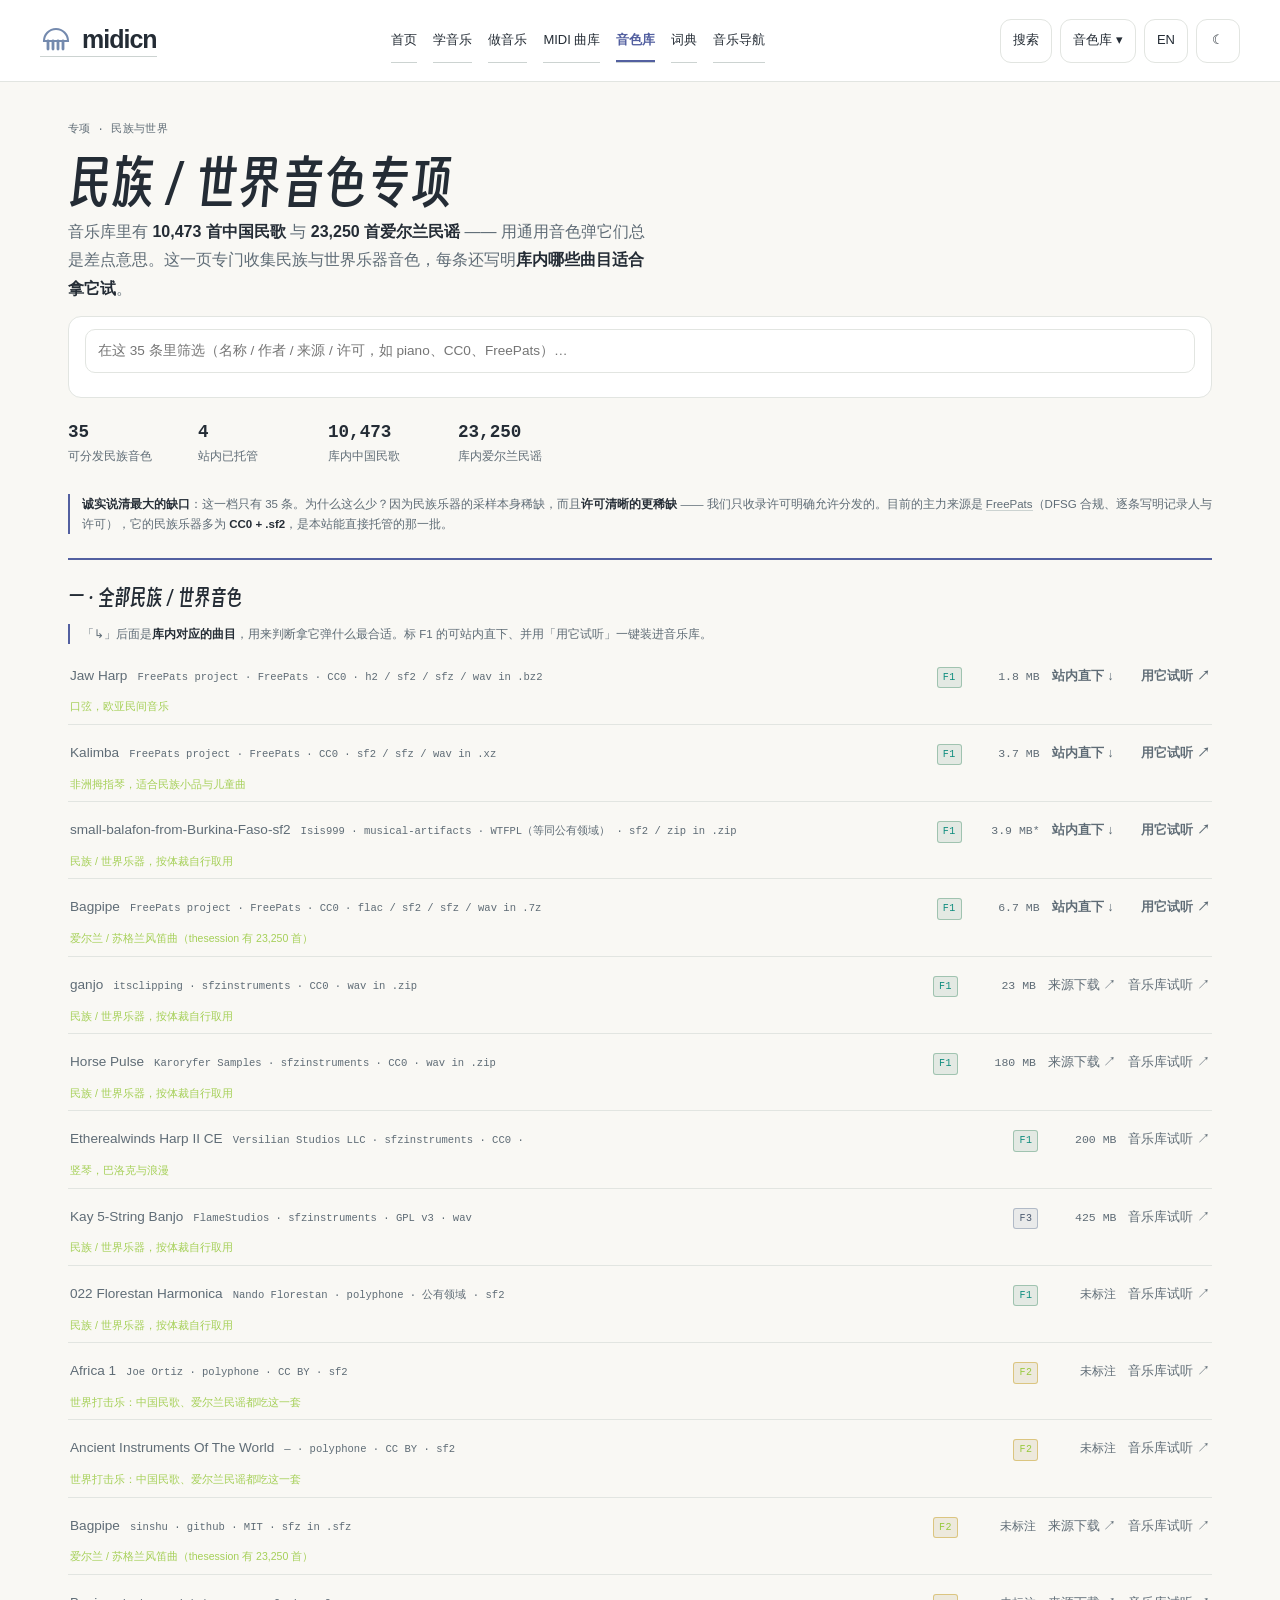
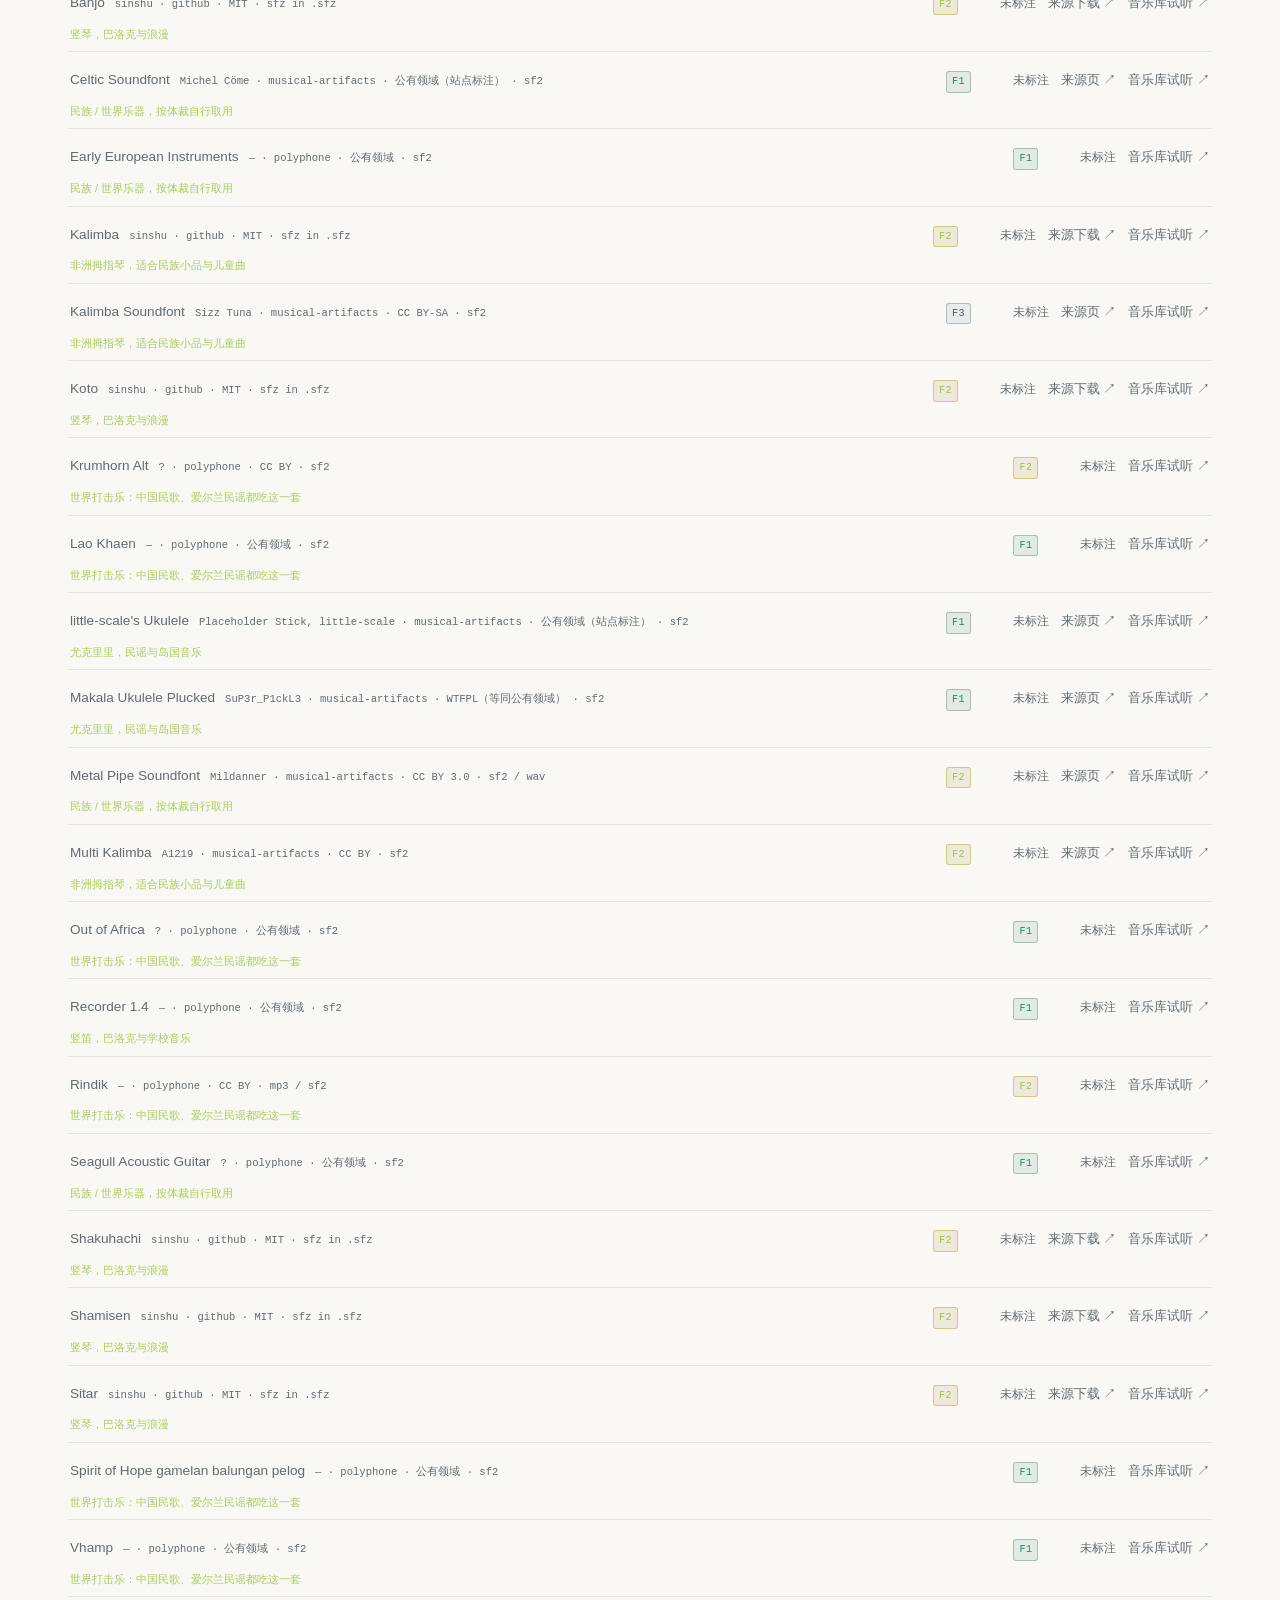
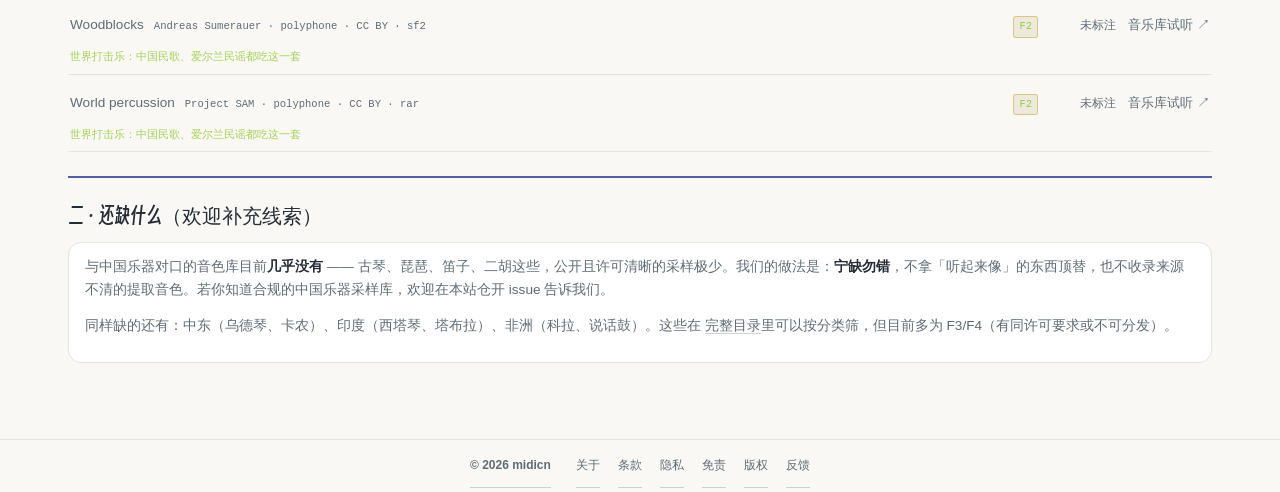
==== commit 78667f39: "Improve music content, unify footer and add responsive footer advertising (core 1.3.0)" ====
--- a/ethnic/index.html
+++ b/ethnic/index.html
@@ -6,7 +6,7 @@
 <meta property="og:title" content="民族 / 世界音色专项"><meta property="og:description" content="SoundFont · 民族 / 世界音色专项"><meta property="og:type" content="website"><meta property="og:url" content="https://sf.midicn.com/ethnic/"><meta property="og:site_name" content="midicn · 音色库"><meta property="og:locale" content="zh_CN"><meta property="og:image" content="https://sf.midicn.com/assets/og.png"><meta name="twitter:card" content="summary_large_image">
 <meta property="og:image:width" content="1200"><meta property="og:image:height" content="630"><meta property="og:image:alt" content="midicn · 音色库"><meta name="twitter:title" content="民族 / 世界音色专项"><meta name="twitter:description" content="SoundFont · 民族 / 世界音色专项"><meta name="twitter:image" content="https://sf.midicn.com/assets/og.png">
 <meta name="theme-color" content="#818aca"><link rel="manifest" href="../manifest.json"><link rel="apple-touch-icon" href="../assets/core/icons/icon-192.png"><link rel="icon" href="[data-uri]">
-<script>(()=>{try{const a=document.cookie.split(';').map(x=>x.trim()).filter(x=>x.startsWith('midicn-theme=')).pop();const v=a?a.split('=')[1]:localStorage.getItem('midicn-theme');if(v==='light'||v==='dark')document.documentElement.dataset.theme=v}catch{}})();</script><link rel="preload" as="font" type="font/woff2" href="../assets/fonts/p.98d747baaf.a41209d4fb04.woff2" crossorigin><style>@font-face{font-family:"Smiley Sans";src:url("../assets/fonts/p.98d747baaf.a41209d4fb04.woff2") format("woff2");font-display:swap}</style><link rel="stylesheet" href="../assets/ui/base.b6d38215e6cf.css"><link rel="stylesheet" href="../assets/ui/soundfonts-ethnic.25b1c0a201fb.css"><script type="application/ld+json">{"@context":"https://schema.org","@type":"WebPage","name":"民族 / 世界音色专项","description":"SoundFont · 民族 / 世界音色专项","url":"https://sf.midicn.com/ethnic/","inLanguage":"zh"}</script></head>
+<script>(()=>{try{const a=document.cookie.split(';').map(x=>x.trim()).filter(x=>x.startsWith('midicn-theme=')).pop();const v=a?a.split('=')[1]:localStorage.getItem('midicn-theme');if(v==='light'||v==='dark')document.documentElement.dataset.theme=v}catch{}})();</script><link rel="preload" as="font" type="font/woff2" href="../assets/fonts/p.98d747baaf.a41209d4fb04.woff2" crossorigin><style>@font-face{font-family:"Smiley Sans";src:url("../assets/fonts/p.98d747baaf.a41209d4fb04.woff2") format("woff2");font-display:swap}</style><link rel="stylesheet" href="../assets/ui/base.1fc49057f680.css"><link rel="stylesheet" href="../assets/ui/soundfonts-ethnic.25b1c0a201fb.css"><script type="application/ld+json">{"@context":"https://schema.org","@type":"WebPage","name":"民族 / 世界音色专项","description":"SoundFont · 民族 / 世界音色专项","url":"https://sf.midicn.com/ethnic/","inLanguage":"zh"}</script></head>
 <body><a class="skip-link" href="#main" data-zh="跳至正文" data-en="Skip to content">跳至正文</a>
 <header class="site-header">
 <a class="site-brand" href="https://home.midicn.com/" data-zh-href="https://home.midicn.com/" data-en-href="https://home.midicn.com/en/" aria-label="midicn"><span class="jf-stack"><svg viewBox="0 0 32 32" width="32" height="32" class="jf jf-idle" aria-hidden="true"><path d="M4 17A12 12 0 0 1 28 17Z" fill="none" stroke="var(--accent)" stroke-width="2.1"/><path d="M8 17V25.0" stroke="var(--accent)" stroke-width="2.8" stroke-linecap="round" fill="none"/><path d="M13 17V25.0" stroke="var(--accent)" stroke-width="2.8" stroke-linecap="round" fill="none"/><path d="M18 17V25.0" stroke="var(--accent)" stroke-width="2.8" stroke-linecap="round" fill="none"/><path d="M23 17V25.0" stroke="var(--accent)" stroke-width="2.8" stroke-linecap="round" fill="none"/></svg></span><b>midicn</b></a>
@@ -47,9 +47,10 @@
   <div class="stitle"><h2 data-zh="二 · 还缺什么（欢迎补充线索）" data-en="2 · What is still missing">二 · 还缺什么</h2></div>
   <div class="panel"><div class="panel-bd">
     <p data-rich data-zh="与中国乐器对口的音色库目前&lt;b&gt;几乎没有&lt;/b&gt; —— 古琴、琵琶、笛子、二胡这些，公开且许可清晰的采样极少。我们的做法是：&lt;b&gt;宁缺勿错&lt;/b&gt;，不拿「听起来像」的东西顶替，也不收录来源不清的提取音色。若你知道合规的中国乐器采样库，欢迎在本站仓开 issue 告诉我们。" data-en="Banks covering Chinese instruments (guqin, pipa, dizi, erhu) are &lt;b&gt;almost absent&lt;/b&gt; from openly and clearly licensed material. We would rather leave the gap than substitute something that merely sounds close, or list rips of unclear origin. If you know a compliant Chinese-instrument sample library, open an issue on our repo.">与中国乐器对口的音色库目前几乎没有。</p>
-    <p data-rich data-zh="同样缺的还有：中东（乌德琴、卡农）、印度（西塔琴、塔布拉）、非洲（科拉、说话鼓）。这些在 &lt;a href=&quot;https://sf.midicn.com/&quot;&gt;完整目录&lt;/a&gt;里可以按分类筛，但目前多为 F3/F4（有传染性或不可分发）。" data-en="Also thin: Middle Eastern (oud, qanun), Indian (sitar, tabla) and African (kora, talking drum) banks. They can be filtered in the &lt;a href=&quot;https://sf.midicn.com/&quot;&gt;full catalogue&lt;/a&gt;, but most sit in F3/F4.">同样缺的还有中东、印度与非洲的乐器采样。</p>
+    <p data-rich data-zh="同样缺的还有：中东（乌德琴、卡农）、印度（西塔琴、塔布拉）、非洲（科拉、说话鼓）。这些在 &lt;a href=&quot;https://sf.midicn.com/&quot;&gt;完整目录&lt;/a&gt;里可以按分类筛，但目前多为 F3/F4（有同许可要求或不可分发）。" data-en="Also thin: Middle Eastern (oud, qanun), Indian (sitar, tabla) and African (kora, talking drum) banks. They can be filtered in the &lt;a href=&quot;https://sf.midicn.com/&quot;&gt;full catalogue&lt;/a&gt;, but most sit in F3/F4.">同样缺的还有中东、印度与非洲的乐器采样。</p>
   </div></div>
 
 </main><p id="midicn-status" role="status" aria-live="polite"></p>
-<nav class="site-bottom-nav" aria-label="Mobile navigation"><a href="https://home.midicn.com/" data-zh="首页" data-en="Home" data-zh-href="https://home.midicn.com/" data-en-href="https://home.midicn.com/en/">首页</a><a href="https://home.midicn.com/learn/" data-zh-href="https://home.midicn.com/learn/" data-en-href="https://home.midicn.com/en/learn/" data-zh="学习" data-en="Learn">学习</a><a href="https://home.midicn.com/make/" data-zh-href="https://home.midicn.com/make/" data-en-href="https://home.midicn.com/en/make/" data-zh="制作" data-en="Make">制作</a><a href="https://lib.midicn.com/" data-zh="MIDI库" data-en="MIDI" data-zh-href="https://lib.midicn.com/" data-en-href="https://lib.midicn.com/">MIDI库</a><a href="https://sf.midicn.com/" data-zh="音色库" data-en="Sounds" data-zh-href="https://sf.midicn.com/" data-en-href="https://sf.midicn.com/" aria-current="page">音色库</a><a href="https://nav.midicn.com/" data-zh="导航" data-en="Nav" data-zh-href="https://nav.midicn.com/" data-en-href="https://nav.midicn.com/">导航</a></nav><footer class="site-footer"><div data-locale="zh"><nav aria-label="法律声明"><a href="https://home.midicn.com/legal/data/terms/">条款</a> · <a href="https://home.midicn.com/legal/privacy/">隐私</a> · <a href="https://home.midicn.com/legal/data/disclaimer/">免责</a> · <a href="https://home.midicn.com/legal/data/copyright/">版权</a></nav></div><div data-locale="en" hidden><nav aria-label="Legal"><a href="https://home.midicn.com/en/legal/data/terms/">Terms</a> · <a href="https://home.midicn.com/en/legal/privacy/">Privacy</a> · <a href="https://home.midicn.com/en/legal/data/disclaimer/">Disclaimer</a> · <a href="https://home.midicn.com/en/legal/data/copyright/">Copyright</a></nav></div><div class="page-metadata" hidden aria-hidden="true"><p id="footNote"></p><p id="footLic"></p><p id="footLegal"></p></div><noscript><nav class="no-script-sites" aria-label="All sites"><a href="https://nav.midicn.com/" data-zh="音乐导航" data-en="Directory" data-zh-href="https://nav.midicn.com/" data-en-href="https://nav.midicn.com/">音乐导航</a><a href="https://lib.midicn.com/" data-zh="MIDI 库" data-en="MIDI Library" data-zh-href="https://lib.midicn.com/" data-en-href="https://lib.midicn.com/">MIDI 库</a><a href="https://mid.midicn.com/" data-zh="维度浏览" data-en="Dimensions" data-zh-href="https://mid.midicn.com/" data-en-href="https://mid.midicn.com/">维度浏览</a><a href="https://zip.midicn.com/" data-zh="包下载" data-en="Packs" data-zh-href="https://zip.midicn.com/" data-en-href="https://zip.midicn.com/">包下载</a><a href="https://sf.midicn.com/" data-zh="音色库" data-en="SoundFonts" data-zh-href="https://sf.midicn.com/" data-en-href="https://sf.midicn.com/">音色库</a><a href="https://home.midicn.com/" data-zh="首页" data-en="Home" data-zh-href="https://home.midicn.com/" data-en-href="https://home.midicn.com/en/">首页</a><a href="https://gloss.midicn.com/" data-zh="词典" data-en="Dictionary" data-zh-href="https://gloss.midicn.com/" data-en-href="https://gloss.midicn.com/en/">词典</a><a href="https://hist.midicn.com/" data-zh="音乐史" data-en="Music History" data-zh-href="https://hist.midicn.com/" data-en-href="https://hist.midicn.com/en/">音乐史</a><a href="https://theo.midicn.com/" data-zh="乐理" data-en="Theory" data-zh-href="https://theo.midicn.com/" data-en-href="https://theo.midicn.com/en/">乐理</a><a href="https://inst.midicn.com/" data-zh="乐器" data-en="Instruments" data-zh-href="https://inst.midicn.com/" data-en-href="https://inst.midicn.com/en/">乐器</a><a href="https://prod.midicn.com/" data-zh="音频" data-en="Audio" data-zh-href="https://prod.midicn.com/" data-en-href="https://prod.midicn.com/en/">音频</a><a href="https://ai.midicn.com/" data-zh="AI 做音乐" data-en="AI Music" data-zh-href="https://ai.midicn.com/" data-en-href="https://ai.midicn.com/en/">AI 做音乐</a></nav></noscript></footer>
-<script type="application/json" id="midicn-config">{"site":"sf","core":"1.2.1","locale":"zh","localeMode":"inline","serviceWorker":"../sw.js","midiLocator":"../data/midi-locator.json","midiOrigins":["https://mid.midicn.com","https://zip.midicn.com","https://lib.midicn.com"]}</script><script defer src="../assets/ui/runtime.eab9c31673e5.js"></script><script defer src="../assets/ui/soundfonts-ethnic.f5460e124e9f.js"></script></body></html>
+<nav class="site-bottom-nav" aria-label="Mobile navigation"><a href="https://home.midicn.com/" data-zh="首页" data-en="Home" data-zh-href="https://home.midicn.com/" data-en-href="https://home.midicn.com/en/">首页</a><a href="https://home.midicn.com/learn/" data-zh-href="https://home.midicn.com/learn/" data-en-href="https://home.midicn.com/en/learn/" data-zh="学习" data-en="Learn">学习</a><a href="https://home.midicn.com/make/" data-zh-href="https://home.midicn.com/make/" data-en-href="https://home.midicn.com/en/make/" data-zh="制作" data-en="Make">制作</a><a href="https://lib.midicn.com/" data-zh="MIDI库" data-en="MIDI" data-zh-href="https://lib.midicn.com/" data-en-href="https://lib.midicn.com/">MIDI库</a><a href="https://sf.midicn.com/" data-zh="音色库" data-en="Sounds" data-zh-href="https://sf.midicn.com/" data-en-href="https://sf.midicn.com/" aria-current="page">音色库</a><a href="https://nav.midicn.com/" data-zh="导航" data-en="Nav" data-zh-href="https://nav.midicn.com/" data-en-href="https://nav.midicn.com/">导航</a></nav><footer class="site-footer"><div class="footer-ad" data-footer-ad hidden><span class="footer-ad-label" data-zh="广告" data-en="Advertisement">广告</span>
+<ins class="adsbygoogle" style="display:block" data-ad-client="ca-pub-0088997035636558" data-ad-slot="1813332933" data-ad-format="auto" data-full-width-responsive="true"></ins></div><div class="footer-line" data-locale="zh"><a class="footer-brand" href="https://home.midicn.com/">© 2026 midicn</a><nav aria-label="法律声明"><a class="footer-secondary" href="https://home.midicn.com/about/">关于</a><a href="https://home.midicn.com/legal/data/terms/">条款</a><a href="https://home.midicn.com/legal/privacy/">隐私</a><a href="https://home.midicn.com/legal/data/disclaimer/">免责</a><a href="https://home.midicn.com/legal/data/copyright/">版权</a><a class="footer-secondary" href="https://github.com/midicn/home/issues" rel="noopener">反馈</a></nav></div><div class="footer-line" data-locale="en" hidden><a class="footer-brand" href="https://home.midicn.com/en/">© 2026 midicn</a><nav aria-label="Legal"><a class="footer-secondary" href="https://home.midicn.com/en/about/">About</a><a href="https://home.midicn.com/en/legal/data/terms/">Terms</a><a href="https://home.midicn.com/en/legal/privacy/">Privacy</a><a href="https://home.midicn.com/en/legal/data/disclaimer/">Notice</a><a href="https://home.midicn.com/en/legal/data/copyright/">Rights</a><a class="footer-secondary" href="https://github.com/midicn/home/issues" rel="noopener">Feedback</a></nav></div><div class="page-metadata" hidden aria-hidden="true"><p id="footNote"></p><p id="footLic"></p><p id="footLegal"></p></div><noscript><nav class="no-script-sites" aria-label="All sites"><a href="https://nav.midicn.com/" data-zh="音乐导航" data-en="Directory" data-zh-href="https://nav.midicn.com/" data-en-href="https://nav.midicn.com/">音乐导航</a><a href="https://lib.midicn.com/" data-zh="MIDI 库" data-en="MIDI Library" data-zh-href="https://lib.midicn.com/" data-en-href="https://lib.midicn.com/">MIDI 库</a><a href="https://mid.midicn.com/" data-zh="维度浏览" data-en="Dimensions" data-zh-href="https://mid.midicn.com/" data-en-href="https://mid.midicn.com/">维度浏览</a><a href="https://zip.midicn.com/" data-zh="包下载" data-en="Packs" data-zh-href="https://zip.midicn.com/" data-en-href="https://zip.midicn.com/">包下载</a><a href="https://sf.midicn.com/" data-zh="音色库" data-en="SoundFonts" data-zh-href="https://sf.midicn.com/" data-en-href="https://sf.midicn.com/">音色库</a><a href="https://home.midicn.com/" data-zh="首页" data-en="Home" data-zh-href="https://home.midicn.com/" data-en-href="https://home.midicn.com/en/">首页</a><a href="https://gloss.midicn.com/" data-zh="词典" data-en="Dictionary" data-zh-href="https://gloss.midicn.com/" data-en-href="https://gloss.midicn.com/en/">词典</a><a href="https://hist.midicn.com/" data-zh="音乐史" data-en="Music History" data-zh-href="https://hist.midicn.com/" data-en-href="https://hist.midicn.com/en/">音乐史</a><a href="https://theo.midicn.com/" data-zh="乐理" data-en="Theory" data-zh-href="https://theo.midicn.com/" data-en-href="https://theo.midicn.com/en/">乐理</a><a href="https://inst.midicn.com/" data-zh="乐器" data-en="Instruments" data-zh-href="https://inst.midicn.com/" data-en-href="https://inst.midicn.com/en/">乐器</a><a href="https://prod.midicn.com/" data-zh="音频" data-en="Audio" data-zh-href="https://prod.midicn.com/" data-en-href="https://prod.midicn.com/en/">音频</a><a href="https://ai.midicn.com/" data-zh="AI 做音乐" data-en="AI Music" data-zh-href="https://ai.midicn.com/" data-en-href="https://ai.midicn.com/en/">AI 做音乐</a></nav></noscript></footer>
+<script type="application/json" id="midicn-config">{"site":"sf","core":"1.3.0","locale":"zh","localeMode":"inline","serviceWorker":"../sw.js","midiLocator":"../data/midi-locator.json","midiOrigins":["https://mid.midicn.com","https://zip.midicn.com","https://lib.midicn.com"],"advertising":{"enabled":true,"client":"ca-pub-0088997035636558","slot":"1813332933","host":"sf.midicn.com"}}</script><script defer src="../assets/ui/runtime.81408745fe46.js"></script><script defer src="../assets/ui/soundfonts-ethnic.f5460e124e9f.js"></script></body></html>
--- a/assets/ui/base.1fc49057f680.css
+++ b/assets/ui/base.1fc49057f680.css
@@ -0,0 +1 @@
+@layer reset,tokens,base,components,layouts,utilities;@layer base{:root{color-scheme:light dark;--ink:#0B0B0C;--ink:light-dark(#F7F4EE,#0B0B0C);--ink-2:#111113;--ink-2:light-dark(#FFFFFF,#111113);--ink-3:#17171A;--ink-3:light-dark(#F1EDE5,#17171A);--ink-4:#0E0E10;--ink-4:light-dark(#FAF8F4,#0E0E10);--rule:#242427;--rule:light-dark(#D9D3C7,#242427);--rule-2:#343439;--rule-2:light-dark(#BDB5A5,#343439);--paper:#F2EEE6;--paper:light-dark(#16161A,#F2EEE6);--paper-2:#A9A49B;--paper-2:light-dark(#5A564E,#A9A49B);--paper-3:#6E6A64;--paper-3:light-dark(#6E6A64,#807B72);--vermilion:#CE4A32;--vermilion:light-dark(#A93A24,#CE4A32);--gold:#C9A227;--gold:light-dark(#8A6F10,#C9A227);--jade:#5E9E7E;--jade:light-dark(#2F6B50,#5E9E7E);--slate:#7A8AA3;--slate:light-dark(#4C5A70,#7A8AA3);--ok:light-dark(#1B7A4C,#58D48A);--study:light-dark(#1F5FA8,#5A9BD8);--doubt:light-dark(#9A6213,#E8A33D);--warn:light-dark(#C0452A,#FF7A5C);--stop:light-dark(#B32E2E,#E45A5A);--vermilion-soft:rgba(206,74,50,.14);--vermilion-soft:light-dark(rgba(169,58,36,.1),rgba(206,74,50,.14));--vermilion-line:rgba(206,74,50,.45);--vermilion-line:light-dark(rgba(169,58,36,.4),rgba(206,74,50,.45));--gold-soft:rgba(201,162,39,.14);--gold-soft:light-dark(rgba(138,111,16,.1),rgba(201,162,39,.14));--jade-soft:rgba(94,158,126,.14);--jade-soft:light-dark(rgba(47,107,80,.1),rgba(94,158,126,.14));--accent-h:18;--accent-c:.16;--accent:oklch(.58 var(--accent-c) var(--accent-h));--accent:light-dark(oklch(.58 var(--accent-c,.16) var(--accent-h)),oklch(.8 var(--accent-c,.15) var(--accent-h)));--accent-soft:oklch(.58 var(--accent-c,.16) var(--accent-h) / .14);--accent-soft:light-dark(oklch(.58 var(--accent-c,.16) var(--accent-h) / .12),oklch(.8 var(--accent-c,.15) var(--accent-h) / .16));--on-accent:light-dark(#FFF8F4,#1A0A06);--n0:light-dark(#FBF8F1,#08080B);--n1:light-dark(#FFFFFF,#12121A);--n2:light-dark(#F4F0E6,#1A1A25);--n3:light-dark(#E4DECF,#242432);--n4:light-dark(#CFC7B2,#32323F);--n5:light-dark(#B3AA93,#4A4A5A);--n6:light-dark(#8F8875,#6C6C80);--n7:light-dark(#6E6857,#8E8EA3);--n8:light-dark(#524D3F,#B4B4C6);--n9:light-dark(#38342A,#D6D6E2);--n10:light-dark(#211E17,#EFEFE8);--n11:light-dark(#12100B,#F7F6F1);--serif:"Songti SC","Source Han Serif SC","Noto Serif SC",Georgia,"Times New Roman",serif;--sans:-apple-system,BlinkMacSystemFont,"Segoe UI","PingFang SC","Hiragino Sans GB","Microsoft YaHei",Roboto,sans-serif;--mono:ui-monospace,SFMono-Regular,"SF Mono",Menlo,Consolas,monospace;--fs-10:clamp(10px,.62rem,11px);--fs-11:clamp(10.5px,.66rem,11.5px);--fs-12:clamp(11.5px,.72rem,12.5px);--fs-13:clamp(12.5px,.79rem,13.5px);--fs-14:clamp(13.5px,.85rem,14.5px);--fs-16:clamp(15px,.95rem,16.5px);--fs-20:clamp(17px,1.1rem,20px);--fs-26:clamp(20px,1.6vw,26px);--fs-34:clamp(24px,2.6vw,34px);--fs-38:clamp(28px,3.2vw,38px);--fs-46:clamp(28px,4vw,46px);--lh-tight:1.2;--lh-body:1.68;--s1:4px;--s2:8px;--s3:12px;--s4:16px;--s5:24px;--s6:32px;--s7:48px;--s8:64px;--r-1:8px;--r-2:16px;--r-3:26px;--r-full:999px;--r:var(--r-1);--r-lg:var(--r-2);--shadow-1:0 1px 0 light-dark(rgba(90,70,30,.1),rgba(0,0,0,.35)),0 10px 24px -16px oklch(.6 .1 var(--accent-h) / .45);--shadow-2:0 2px 0 light-dark(rgba(90,70,30,.08),rgba(0,0,0,.3)),0 20px 44px -22px oklch(.6 .12 var(--accent-h) / .55);--wrap:min(92vw,1560px);--wrap-wide:var(--wrap);--wrap-read:var(--wrap);--gutter:clamp(var(--s4),2.5vw,var(--s6));--z-hdr:20;--z-play:30;--z-pop:40;--hdr:56px;--play:68px;--tap:44px;--sa-t:env(safe-area-inset-top,0px);--sa-b:env(safe-area-inset-bottom,0px);--sa-l:env(safe-area-inset-left,0px);--sa-r:env(safe-area-inset-right,0px);--t:.15s linear}:root[data-theme=light]{color-scheme:light}:root[data-theme=dark]{color-scheme:dark}@media(prefers-reduced-motion:reduce){:root{--t:.01s}}.jf-t1{stroke:var(--jf-1)}.jf-t2{stroke:var(--jf-2)}.jf-t3{stroke:var(--jf-3)}.jf-t4{stroke:var(--jf-4)}.jf-w1{stroke:var(--jf-1)}.jf-w4{stroke:var(--jf-4)}.jf-dome{fill:var(--jf-dome)}.jf-dome-n{fill:color-mix(in oklab,var(--jf-dome) 22%,var(--n6))}.jf-dome-d{fill:color-mix(in oklab,var(--jf-dome) 12%,var(--n4))}.jf-mute{stroke:color-mix(in oklab,var(--jf-dome) 45%,var(--n6))}.jf-n{stroke:var(--n6)}.jf-n4{stroke:var(--n4)}.jf-doubt{stroke:var(--doubt)}.jf-dim{stroke:var(--jf-dome);stroke-opacity:.55}.jf-stack{display:inline-flex;position:relative;line-height:0;flex:none}.jf-stack .jf{display:none}.jf-stack .jf-idle{display:block}.jf-stack .jf-playing,.jf-stack .jf-loading,.jf-stack .jf-done,.jf-stack .jf-hint{position:absolute;top:0;left:0}:root[data-jf=playing] .jf-stack .jf-idle{visibility:hidden}:root[data-jf=playing] .jf-stack .jf-playing{display:block}:root[data-jf=loading] .jf-stack .jf-idle{visibility:hidden}:root[data-jf=loading] .jf-stack .jf-loading{display:block}:root[data-jf=hint] .jf-stack .jf-idle{visibility:hidden}:root[data-jf=hint] .jf-stack .jf-hint{display:block}:root[data-jf=done] .jf-stack .jf-idle{visibility:hidden}:root[data-jf=done] .jf-stack .jf-done{display:block}@media(prefers-reduced-motion:no-preference){:root[data-jf=playing] .jf-stack .jf-playing path:nth-of-type(odd){animation:jf-swim 1.6s ease-in-out infinite alternate}@keyframes jf-swim{0%{transform:translateY(-.6px)}to{transform:translateY(.6px)}}}*{box-sizing:border-box;margin:0;padding:0}html{-webkit-text-size-adjust:100%;scroll-behavior:smooth}body{background:var(--ink);color:var(--paper);font-family:var(--sans);font-size:var(--fs-14);line-height:var(--lh-body);-webkit-font-smoothing:antialiased;overflow-x:hidden}a{color:inherit;text-decoration:none;border-bottom:1px solid var(--rule-2);transition:border-color var(--t),color var(--t)}a:hover{border-bottom-color:var(--vermilion);color:var(--vermilion)}button,input,select{font:inherit;color:inherit}button{background:none;border:0;cursor:pointer}:focus-visible{outline:2px solid var(--vermilion);outline-offset:2px}img,svg{display:block;max-width:100%}::selection{background:var(--vermilion);color:#fff}code,kbd{font-family:var(--mono);font-size:.9em;background:var(--ink-4);border:1px solid var(--rule);padding:.05em .3em}pre{background:var(--ink-4);border:1px solid var(--rule);padding:var(--s4);overflow-x:auto;font-family:var(--mono);font-size:var(--fs-12);line-height:1.8;margin:var(--s3) 0 var(--s5)}pre code{background:none;border:0;padding:0}h1,h2,h3{font-family:var(--serif);font-weight:600;letter-spacing:.01em;line-height:var(--lh-tight)}h1{font-size:var(--fs-34)}h2{font-size:var(--fs-26)}h3{font-size:var(--fs-16);font-family:var(--sans);font-weight:650;letter-spacing:0}p{color:var(--paper-2);margin-bottom:var(--s3)}strong,b{color:var(--paper);font-weight:650}.lede{font-family:var(--serif);font-size:var(--fs-16);line-height:1.78;color:var(--paper);max-width:100%}.lede em{font-style:normal;color:var(--vermilion)}.meta{font-family:var(--mono);font-size:var(--fs-11);color:var(--paper-3);letter-spacing:.04em}.num{font-family:var(--mono);font-variant-numeric:tabular-nums}.stitle{display:flex;align-items:baseline;gap:var(--s3);flex-wrap:wrap;padding-top:var(--s2);border-top:2px solid var(--vermilion);margin:var(--s5) 0 var(--s3)}.stitle h2{margin:0}.stitle .spacer{margin-left:auto}h1,h2,h3{text-wrap:balance}p,.lede{text-wrap:pretty}.lede{max-width:100%}.nav a,.btn,.axis,.langbtn,.dlchip,.dlmore,.fgrid a,.fgrid h4,.stitle h2,.stitle .meta,.tag,.lic,.pkg .pn,.pkg .pm,.sideitem .si-n,.hero-meta,.hero .kick,.crumbs span,.crumbs a{white-space:nowrap}.nav{flex-wrap:wrap;row-gap:var(--s2)}@media(max-width:1023px){.hbar{flex-wrap:wrap;height:auto;min-height:52px;padding-top:var(--s2);padding-bottom:var(--s2);row-gap:var(--s2)}.nav{margin-left:0;width:100%;order:9;gap:var(--s4)}}.wrap{width:100%;max-width:var(--wrap);margin:0 auto;padding:0 var(--gutter)}.wrap-read{max-width:var(--wrap-read)}body>header{position:sticky;top:0;z-index:var(--z-hdr);background:var(--ink);border-bottom:1px solid var(--rule)}.hbar{max-width:var(--wrap);margin:0 auto;height:var(--hdr);padding:0 var(--gutter);display:flex;align-items:center;gap:var(--s5)}.brand{display:flex;align-items:center;gap:var(--s2);border:0;flex:none}.brand svg{width:22px;height:22px;flex:none}.brand .jf-404 svg{width:32px;height:32px}.brand b{font-family:var(--serif);font-size:var(--fs-16);font-weight:600}.brand i{font-family:var(--mono);font-size:var(--fs-11);font-style:normal;color:var(--paper-3);margin-left:2px}.nav{display:flex;gap:var(--s5);font-size:var(--fs-13);margin-left:auto;flex-wrap:wrap}.nav a{border-bottom:1px solid transparent;padding-bottom:2px;color:var(--paper-2)}.nav a:hover{color:var(--paper);border-bottom-color:var(--rule-2)}.nav a.on{color:var(--paper);border-bottom-color:var(--vermilion)}.iconbtn{width:34px;height:34px;border:1px solid var(--rule);color:var(--paper-2);display:grid;place-items:center;transition:var(--t);flex:none}.iconbtn:hover{border-color:var(--vermilion);color:var(--vermilion)}.iconbtn svg{width:15px;height:15px;fill:currentColor}.langbtn{width:auto;padding:0 var(--s3);font-family:var(--mono);font-size:var(--fs-11)}#theme svg{fill:none;stroke:currentColor}#theme .i-sun{display:none}#theme .i-moon{display:block}@media(prefers-color-scheme:dark){:root:not([data-theme=light]) #theme .i-sun{display:block}:root:not([data-theme=light]) #theme .i-moon{display:none}}:root[data-theme=dark] #theme .i-sun{display:block}:root[data-theme=dark] #theme .i-moon{display:none}:root[data-theme=light] #theme .i-sun{display:none}:root[data-theme=light] #theme .i-moon{display:block}.kb-tabicons{position:absolute;width:0;height:0;overflow:hidden}.panel{border:1px solid var(--rule);background:var(--ink-2)}.panel-hd{display:flex;align-items:center;gap:var(--s3);padding:var(--s3) var(--s4);border-bottom:1px solid var(--rule);font-family:var(--serif);font-size:var(--fs-14)}.panel-bd{padding:var(--s3) var(--s4)}.tile{border:1px solid var(--rule);background:var(--ink-2);padding:var(--s3);transition:border-color var(--t),background var(--t);display:block}.tile:hover{border-color:var(--rule-2);background:var(--ink-3);border-bottom-color:var(--rule-2)}.tile.is-on{border-color:var(--vermilion);background:var(--vermilion-soft)}.dl{display:grid;grid-template-columns:auto minmax(0,1fr);gap:var(--s2) var(--s4);font-size:var(--fs-13)}.dl dt{color:var(--paper-3);white-space:nowrap;font-family:var(--mono);font-size:var(--fs-11);padding-top:2px}.dl dd{margin:0;color:var(--paper);word-break:break-word}table{width:100%;border-collapse:collapse;font-size:var(--fs-13)}th,td{text-align:left;padding:var(--s3);border-bottom:1px solid var(--rule);vertical-align:top}th{font-family:var(--mono);font-size:var(--fs-11);color:var(--paper-3);letter-spacing:.06em;font-weight:500;border-bottom-color:var(--rule-2);white-space:nowrap}td b{font-weight:600}.tw{width:100%;overflow-x:auto;-webkit-overflow-scrolling:touch}.lic{display:inline-flex;align-items:center;gap:var(--s2);font-family:var(--mono);font-size:var(--fs-11);white-space:nowrap;border:1px solid currentColor;padding:1px var(--s2);color:var(--paper-3)}.lic:before{content:"";width:6px;height:6px;background:currentColor;flex:none}.lic.c1{color:var(--jade)}.lic.c2{color:var(--gold)}.lic.c3{color:var(--slate)}.lic.no{color:var(--vermilion)}.lic.plain{border-color:var(--rule);color:var(--paper-3)}.btn{display:inline-flex;align-items:center;justify-content:center;gap:var(--s2);min-height:44px;padding:0 var(--s4);border:1px solid var(--rule-2);background:none;color:var(--paper);font-size:var(--fs-13);transition:var(--t)}.btn:hover{border-color:var(--vermilion);color:var(--vermilion)}.btn.primary{background:var(--vermilion);border-color:var(--vermilion);color:#fff}.btn.primary:hover{filter:brightness(1.08);color:#fff}.btn.ghost{border-color:transparent;color:var(--paper-2);padding:0 var(--s3)}.btn.ghost:hover{border-color:var(--rule);color:var(--paper)}.btn svg{width:14px;height:14px;fill:currentColor}.sig{display:flex;align-items:flex-end;gap:1px;height:24px}.sig i{flex:1;background:var(--rule-2);transition:background var(--t)}.tile:hover .sig i{background:var(--vermilion)}footer{margin-top:var(--s6);border-top:1px solid var(--rule);padding:var(--s4) 0 calc(var(--s4) + var(--sa-b))}.fnote{margin-top:var(--s6);padding-top:var(--s4);border-top:1px solid var(--rule);font-size:var(--fs-11);color:var(--paper-3);line-height:1.9}.fbar{display:flex;align-items:center;gap:var(--s2) var(--s4);flex-wrap:wrap;font-size:var(--fs-12);color:var(--paper-3)}.fbar b{font-family:var(--serif);font-size:var(--fs-13);color:var(--paper);font-weight:600}.fnav{display:flex;gap:var(--s3) var(--s4);flex-wrap:wrap}.fnav a{font-size:var(--fs-12);color:var(--paper-2);border-bottom:0}.fnav a:hover{color:var(--vermilion)}.flic{margin-left:auto;font-family:var(--mono);font-size:var(--fs-11);color:var(--paper-3)}.fnote{margin-top:var(--s3);padding-top:var(--s3);border-top:1px solid var(--rule);display:flex;gap:var(--s2) var(--s5);flex-wrap:wrap;justify-content:space-between;font-family:var(--mono);font-size:var(--fs-11);color:var(--paper-3)}.fnote a{color:var(--paper-3);border-bottom:0}.fnote a:hover{color:var(--vermilion)}.pkgs{display:grid;grid-template-columns:repeat(auto-fill,minmax(268px,1fr));gap:var(--s3)}.pkg{border:1px solid var(--rule);background:var(--ink-2);padding:var(--s4);display:flex;flex-direction:column;gap:var(--s2)}.pkg:hover{border-color:var(--rule-2)}.pkg .pn{font-family:var(--serif);font-size:var(--fs-16)}.pkg .pm{font-family:var(--mono);font-size:var(--fs-11);color:var(--paper-3)}.pkg .pd{font-size:var(--fs-12);color:var(--paper-2);line-height:1.7;flex:1}.pkg .dlbtn{align-self:flex-start;min-height:34px;padding:0 var(--s3);background:var(--vermilion);color:#fff;display:inline-flex;align-items:center;gap:var(--s2);font-size:var(--fs-12);border:0}.pkg .dlbtn:hover{filter:brightness(1.08);color:#fff}.pkg .dlbtn svg{width:13px;height:13px;fill:currentColor}.steps{counter-reset:s;list-style:none}.steps li{counter-increment:s;position:relative;padding-left:var(--s6);margin-bottom:var(--s3);font-size:var(--fs-13);color:var(--paper-2)}.steps li:before{content:counter(s,decimal-leading-zero);position:absolute;left:0;top:.1em;font-family:var(--mono);font-size:var(--fs-11);color:var(--vermilion)}.note{font-size:var(--fs-12);color:var(--paper-3);border-left:2px solid var(--vermilion);padding-left:var(--s3);margin:var(--s3) 0}main.doc.wide{max-width:var(--wrap)}main.doc{width:100%;max-width:var(--wrap);margin:0 auto;padding:var(--s5) var(--gutter) var(--s6)}main.doc h2{margin-top:var(--s4)}main.doc h3{margin-top:var(--s3)}main.doc ul,main.doc ol{margin:var(--s2) 0 var(--s3) var(--s5);color:var(--paper-2)}main.doc li{margin-bottom:var(--s2)}@media(max-width:640px){.hbar{height:52px;gap:var(--s3)}.nav{gap:var(--s3);font-size:var(--fs-12)}.hbar>.brand{min-height:44px}.hbar .kb-lang,.hbar .iconbtn{min-width:44px;min-height:44px}.hbar .kb-lang{display:inline-flex;align-items:center;justify-content:center}h1{font-size:var(--fs-26)}.pkgs{grid-template-columns:1fr}table{font-size:var(--fs-12)}th,td{padding:var(--s2)}}.morebtn{display:inline-flex;align-items:center;justify-content:center;gap:var(--s2);min-height:44px;padding:var(--s2) var(--s5);border:1px solid var(--rule-2);background:none;color:var(--paper);font-size:var(--fs-13);transition:var(--t);max-width:100%;white-space:normal;text-align:center;line-height:1.4}.morebtn:hover{border-color:var(--vermilion);color:var(--vermilion)}@media(max-width:640px){.morebtn{width:100%}}.morewrap{display:flex;justify-content:center;margin:var(--s5) 0}}@layer components{.kb-switch{display:flex;flex-wrap:wrap;gap:2px 4px;align-items:center;margin:0;padding:0;list-style:none;min-width:0}.kb-switch a{display:inline-block;padding:.28em .52em;font-size:var(--fs-12);line-height:1.35;border-radius:2px;text-decoration:none;white-space:nowrap;opacity:.62;transition:opacity .15s,background-color .15s}.kb-switch a:hover{opacity:1;background:color-mix(in srgb,currentColor 12%,transparent)}.kb-switch a[aria-current=page]{opacity:1;font-weight:500;box-shadow:inset 0 -2px 0 var(--accent, currentColor)}.kb-switch .kb-switch-sep{opacity:.22;padding:0 .15em;user-select:none}@media(max-width:1023px){.kb-switch{flex:1 1 100%;order:9;padding-top:var(--s1)}.kb-lang{margin-left:auto}}@media(max-width:640px){.kb-switch{gap:1px 2px}.kb-switch a{font-size:var(--fs-11);padding:.24em .38em;letter-spacing:0}.kb-switch .kb-switch-sep{padding:0 .05em}}.kb-lang{flex:0 0 auto;margin-left:var(--s3);padding:.26em .62em;font-size:var(--fs-12);line-height:1.4;border:1px solid var(--rule-2);border-radius:var(--r);text-decoration:none;opacity:.8;white-space:nowrap;transition:border-color var(--t),opacity var(--t)}.kb-lang:hover{border-color:var(--accent);opacity:1;text-decoration:none}.kb-suffix{opacity:.6;font-weight:400}.kb-suffix:before{content:"\b7";margin:0 .38em;opacity:.5}:root{--jf-1:#FF7C9E;--jf-2:#FF8B6E;--jf-3:#FFAE55;--jf-4:#FFD24E;--jf-dome:#FF8B6E }:root[data-site=home]{--jf-1:light-dark(#F34875,#FF7C9E);--jf-2:light-dark(#F1522B,#FF8B6E);--jf-3:light-dark(#CD710D,#FFAE55);--jf-4:light-dark(#AB830B,#FFD24E);--jf-dome:light-dark(#F1522B,#FF8B6E) }:root[data-site=hist]{--jf-1:light-dark(#B87D0C,#FFC24E);--jf-2:light-dark(#A2861C,#EBCB4E);--jf-3:light-dark(#7C912B,#BBD754);--jf-4:light-dark(#58982D,#8FD95E);--jf-dome:light-dark(#A2861C,#EBCB4E) }:root[data-site=theo]{--jf-1:light-dark(#494AF3,#8B8CFF);--jf-2:light-dark(#2B8CE3,#6FB6F5);--jf-3:light-dark(#2B8CE3,#6FB6F5);--jf-4:light-dark(#494AF3,#8B8CFF);--jf-dome:light-dark(#496FF3,#7E9BFF) }:root[data-site=inst]{--jf-1:light-dark(#69962B,#A6DB5E);--jf-2:light-dark(#319C4F,#6BD98A);--jf-3:light-dark(#29997D,#46D9B4);--jf-4:light-dark(#2996A0,#4CD0DC);--jf-dome:light-dark(#319C4F,#6BD98A) }:root[data-site=prod]{--jf-1:light-dark(#2A9A73,#4ED9A8);--jf-2:light-dark(#2796A6,#4CCDE0);--jf-3:light-dark(#338CE0,#5AA8F0);--jf-4:light-dark(#4960F3,#7A8CFF);--jf-dome:light-dark(#2796A6,#4CCDE0) }:root[data-site=gloss]{--jf-1:light-dark(#7E55E7,#9D7BF5);--jf-2:light-dark(#A05CE0,#B579EE);--jf-3:light-dark(#B762DB,#C778E8);--jf-4:light-dark(#D05AC8,#E074D8);--jf-dome:light-dark(#B762DB,#C778E8) }:root[data-site=ai]{--jf-1:light-dark(#DF51B5,#EE6FC8);--jf-2:light-dark(#F34489,#FF6FA8);--jf-3:light-dark(#F34949,#FF7C7C);--jf-4:light-dark(#DB680E,#FFA45C);--jf-dome:light-dark(#F34489,#FF6FA8) }:root[data-site=lib],:root[data-site=mid],:root[data-site=zip],:root[data-site=sf]{--jf-1:light-dark(#748AAE,#7C93B8);--jf-2:light-dark(#748AAE,#7C93B8);--jf-3:light-dark(#748AAE,#7C93B8);--jf-4:light-dark(#748AAE,#7C93B8);--jf-dome:light-dark(#748AAE,#7C93B8) }:root[data-site]{--accent:var(--jf-dome) }.kb-crumbs{display:flex;flex-wrap:wrap;align-items:center;gap:.3em;font-size:var(--fs-12);opacity:.7;margin:0 0 1.1rem}.kb-crumbs a{text-decoration:none;opacity:.85}.kb-crumbs a:hover{opacity:1;text-decoration:underline}.kb-crumbs .sep{opacity:.35}@media(min-width:1920px){:root{--wrap:min(92vw,1840px) }}@media(min-width:2560px){:root{--wrap:min(88vw,2120px) }}@supports (padding: max(0px)){.hbar{padding-top:var(--sa-t);padding-left:max(var(--gutter),var(--sa-l));padding-right:max(var(--gutter),var(--sa-r))}main.doc{padding-left:max(var(--gutter),var(--sa-l));padding-right:max(var(--gutter),var(--sa-r))}.footwrap{padding-left:max(var(--gutter),var(--sa-l));padding-right:max(var(--gutter),var(--sa-r));padding-bottom:calc(var(--s4) + var(--sa-b) + env(safe-area-inset-bottom,0px))}}header{transition:transform .22s ease}header.is-hidden{transform:translateY(-100%)}@media(min-width:1024px){header.is-hidden{transform:none}}@media(prefers-reduced-motion:reduce){header{transition:none}}a,button,summary,[role=button]{-webkit-tap-highlight-color:transparent;touch-action:manipulation}.kb-switch a:active{opacity:1;background:color-mix(in srgb,currentColor 18%,transparent)}.kb-lang:active{border-color:var(--accent);opacity:1}summary:active{opacity:.75}footer.foot{padding:0}.footwrap{width:100%;max-width:var(--wrap);margin:0 auto;padding:var(--s4) var(--gutter) calc(var(--s4) + var(--sa-b))}.footline{display:flex;flex-wrap:wrap;align-items:center;padding-bottom:var(--s3);margin-bottom:var(--s3);border-bottom:1px solid var(--rule)}.footnote{margin:0;font-size:var(--fs-12);line-height:1.9;color:var(--paper-3);max-width:96ch}.footnote a{color:var(--paper-2);border-bottom:1px solid var(--rule-2)}.footnote a:hover{color:var(--accent)}.footmeta{margin:var(--s3) 0 0;display:flex;flex-wrap:wrap;align-items:baseline;gap:.2em var(--s3);font-size:var(--fs-11);color:var(--paper-3)}.footlinks{display:inline-flex;flex-wrap:wrap;gap:.2em var(--s3)}.footlinks a{color:var(--paper-3);border-bottom:0}.footlinks a:hover{color:var(--accent)}.footcore{font-family:var(--mono);opacity:.72}.footcore:before{content:"\b7";margin-right:.45em;opacity:.6}.kb-toc{font-size:var(--fs-13);border-left:1px solid var(--rule);padding-left:.85rem}.kb-toc a{display:block;padding:.18em 0;text-decoration:none;opacity:.7}.kb-toc a:hover{opacity:1}:root[data-theme=light] .kb-toc{border-left-color:var(--rule)}.kb-tabs{display:none}@media(max-width:640px){:root{--tabs-h:calc(56px + var(--sa-b)) }.kb-switch{display:none}.kb-tabs{display:grid;grid-template-columns:repeat(8,1fr);gap:1px;position:fixed;left:0;right:0;bottom:0;z-index:var(--z-hdr);padding:6px 2px calc(6px + var(--sa-b));background:var(--ink-2);border-top:1px solid var(--rule)}.kb-tabs>a,.kb-tabs summary{display:grid;place-items:center;gap:1px;min-height:var(--tap);border-radius:var(--r-1);font-size:9.5px;line-height:1.1;text-decoration:none;color:var(--paper-2);background:none;border:0;cursor:pointer;font-family:inherit;letter-spacing:0;padding:3px 0}.kb-tabs>a svg{width:16px;height:16px;display:block;flex:none}.kb-tabs>a:hover,.kb-tabs summary:hover{color:var(--paper)}.kb-tabs>a[aria-current=page]{color:var(--accent);font-weight:650}.kb-tabs-more{position:relative}.kb-tabs-more[open]>summary{background:color-mix(in srgb,currentColor 12%,transparent);color:var(--paper)}.kb-tabs-sheet{position:absolute;bottom:calc(100% + var(--s2));left:0;right:0;background:var(--ink-2);border:1px solid var(--rule);border-radius:var(--r-2);padding:var(--s2);display:grid;grid-template-columns:1fr 1fr;gap:2px;max-height:min(56vh,420px);overflow:auto;box-shadow:0 -12px 32px -18px #0009}.kb-tabs-sheet a{display:grid;place-items:center;min-height:var(--tap);border-radius:var(--r-1);font-size:var(--fs-12);color:var(--paper-2);text-decoration:none}.kb-tabs-sheet a:hover{background:color-mix(in srgb,currentColor 12%,transparent);color:var(--paper)}.kb-tabs-sheet a[aria-current=page]{color:var(--accent);font-weight:650}main{padding-bottom:calc(var(--s6) + var(--tabs-h))}}@media(prefers-reduced-motion:reduce){.kb-tabs,.kb-tabs-sheet{transition:none}}}@layer components{html[data-design=v6]{--ink:light-dark(#FFF5E4,#1B1317);--ink-2:light-dark(#FFFCF4,#261A1F);--ink-3:light-dark(#FFE9C9,#33222A);--ink-4:light-dark(#FFF9EE,#2B1D23);--paper:light-dark(#241B17,#FFF3E6);--paper-2:light-dark(#5C4B3F,#C6B3A6);--paper-3:light-dark(#6F5B4A,#A9958A);--rule:light-dark(#D8C7AE,#4A383F);--rule-2:light-dark(#C3AE90,#5C454D);--v6-line:light-dark(#241B17,#FFF3E6);--v6-accent:var(--jf-1,var(--vermilion));--v6-accent-2:var(--jf-3,var(--gold));--v6-display:"Smiley Sans","Songti SC",serif;--v6-r:20px;--v6-shadow:0 5px 0 light-dark(rgba(36,27,23,.88),rgba(0,0,0,.62));--v6-shadow-sm:0 3px 0 light-dark(rgba(36,27,23,.88),rgba(0,0,0,.62));color-scheme:light dark}html[data-design=v6] body{background-color:var(--ink);background-image:radial-gradient(color-mix(in srgb,var(--v6-line) 7%,transparent) 1px,transparent 1.2px),radial-gradient(50% 36% at 86% 4%,color-mix(in srgb,var(--v6-accent) 10%,transparent),transparent 70%),radial-gradient(42% 34% at 4% 96%,color-mix(in srgb,var(--v6-accent-2) 9%,transparent),transparent 70%);background-size:24px 24px,auto,auto}html[data-design=v6] body>header{border-bottom:2px solid var(--v6-line);background:color-mix(in srgb,var(--ink) 92%,transparent)}html[data-design=v6] .brand b{font-family:var(--v6-display);font-size:22px;letter-spacing:.01em}html[data-design=v6] .brand i{font-size:10.5px}html[data-design=v6] .kb-switch a{border-radius:999px;padding:.32em .55em;opacity:.72}html[data-design=v6] .kb-switch a:hover{background:color-mix(in srgb,var(--v6-line) 10%,transparent);opacity:1}html[data-design=v6] .kb-switch a[aria-current=page]{opacity:1;box-shadow:inset 0 -3px 0 var(--v6-accent)}html[data-design=v6] .kb-lang{border:2px solid var(--v6-line);border-radius:999px;padding:5px 10px;font-weight:700;line-height:1.2}html[data-design=v6] .kb-lang:hover{border-bottom-color:var(--v6-line);background:var(--ink-3);color:var(--paper)}html[data-design=v6] .doc-index{padding-top:clamp(28px,4vw,56px)}html[data-design=v6] .v6-hero{display:grid;grid-template-columns:1.05fr .95fr;gap:clamp(20px,4vw,48px);align-items:center;position:relative;margin-bottom:clamp(28px,4vw,52px)}html[data-design=v6] .v6-eyebrow{display:inline-flex;align-items:center;gap:6px;background:var(--ink-3);color:var(--paper);border:2px solid var(--v6-line);border-radius:999px;padding:4px 10px;font-family:var(--mono);font-size:10.5px;letter-spacing:.1em}html[data-design=v6] .doc-index h1{font-family:var(--v6-display);font-size:clamp(48px,7vw,82px);line-height:.98;letter-spacing:-.03em;margin:14px 0;font-weight:400}html[data-design=v6] .v6-actions{display:flex;gap:10px;margin-top:20px;flex-wrap:wrap}html[data-design=v6] .v6-btn{display:inline-flex;align-items:center;gap:7px;padding:11px 18px;border-radius:999px;border:2px solid var(--v6-line);background:var(--ink-2);color:var(--paper);font-size:13px;font-weight:700;box-shadow:var(--v6-shadow-sm);transition:transform .14s,box-shadow .14s,background .14s}html[data-design=v6] .v6-btn:hover{transform:translateY(-2px);box-shadow:0 5px 0 light-dark(rgba(36,27,23,.88),rgba(0,0,0,.62));color:var(--paper)}html[data-design=v6] .v6-btn.primary{background:var(--v6-accent);color:#1b1317;border-color:var(--v6-line)}html[data-design=v6] .v6-hero-art{position:relative;display:grid;place-items:center;min-height:250px}html[data-design=v6] .v6-jf{width:clamp(160px,17vw,230px);height:auto;filter:drop-shadow(0 18px 24px color-mix(in srgb,var(--v6-accent) 30%,transparent))}html[data-design=v6] .v6-bubble{position:absolute;right:0;top:4%;background:var(--ink-2);border:2px solid var(--v6-line);border-radius:18px 18px 18px 5px;padding:8px 12px;font-size:12px;font-weight:700;box-shadow:var(--v6-shadow-sm);transform:rotate(2deg)}html[data-design=v6] .v6-hero-art:before,html[data-design=v6] .v6-hero-art:after{content:"";position:absolute;border-radius:50%;pointer-events:none;background:color-mix(in srgb,var(--v6-accent) 18%,transparent);filter:blur(1px)}html[data-design=v6] .v6-hero-art:before{width:90px;height:90px;left:4%;top:10%}html[data-design=v6] .v6-hero-art:after{width:54px;height:54px;right:10%;bottom:8%;background:color-mix(in srgb,var(--v6-accent-2) 22%,transparent)}@media(prefers-reduced-motion:no-preference){html[data-design=v6] .v6-jf{animation:v6-float 6s ease-in-out infinite}@keyframes v6-float{0%,to{transform:translateY(-4px)}50%{transform:translateY(6px)}}}html[data-design=v6] .kb-ph{font-family:var(--v6-display);font-size:clamp(22px,3vw,30px);letter-spacing:-.01em;margin-top:var(--s5)}html[data-design=v6] .kb-ph:after{content:"";display:block;width:84px;height:7px;margin-top:6px;border-radius:99px;background:var(--v6-accent-2)}html[data-design=v6] .kb-cats{grid-template-columns:repeat(4,1fr);gap:12px}html[data-design=v6] .kb-pcard{position:relative;display:block;overflow:hidden;background:var(--ink-2);border:2px solid var(--v6-line);border-radius:var(--v6-r);padding:13px 13px 11px;box-shadow:var(--v6-shadow);transition:transform .15s,box-shadow .15s}html[data-design=v6] .kb-pcard:after{content:"";position:absolute;right:-20px;bottom:-26px;width:70px;height:70px;border-radius:50%;background:color-mix(in srgb,var(--pc,var(--v6-accent)) 20%,transparent);pointer-events:none}html[data-design=v6] .kb-pcard:hover{transform:translateY(-3px);box-shadow:0 8px 0 light-dark(rgba(36,27,23,.88),rgba(0,0,0,.62))}html[data-design=v6] .kb-pico{display:grid;place-items:center;width:30px;height:30px;border-radius:50%;background:var(--pc,var(--v6-accent));color:#1b1317;border:2px solid var(--v6-line);font-weight:800;font-size:13px;margin-bottom:8px;line-height:1}html[data-design=v6] .kb-pname{font-family:var(--v6-display);font-size:16px;display:flex;align-items:center;gap:8px}html[data-design=v6] .kb-pname i{display:none}html[data-design=v6] .kb-pdesc{display:block;margin-top:6px;font-size:12px;line-height:1.65;color:var(--paper-2)}html[data-design=v6] .kb-cat{margin-top:var(--s6);background:var(--ink-2);border:2px solid var(--v6-line);border-radius:var(--v6-r);padding:var(--s4);box-shadow:var(--v6-shadow)}html[data-design=v6] .kb-cat h2{font-family:var(--v6-display);font-size:22px}html[data-design=v6] .kb-list li{border-bottom:1px dashed var(--rule)}html[data-design=v6] .kb-t{font-weight:700}html[data-design=v6] .doc-article h1{font-family:var(--v6-display);font-size:clamp(38px,5vw,58px);line-height:1.02;letter-spacing:-.02em;font-weight:400}html[data-design=v6] .kb-lead{font-size:15px}html[data-design=v6] .kb-chip{border:2px solid var(--v6-line);border-radius:999px;background:var(--ink-2);padding:4px 10px;box-shadow:var(--v6-shadow-sm);font-size:12px}html[data-design=v6] .kb-tablewrap{border:2px solid var(--v6-line);border-radius:var(--v6-r);overflow:hidden;background:var(--ink-2);box-shadow:var(--v6-shadow)}html[data-design=v6] .kb-tablewrap thead th{background:var(--ink-3);font-family:var(--mono);font-size:11px;letter-spacing:.04em}html[data-design=v6] .kb-tablewrap td{border-bottom:1px dashed var(--rule)}html[data-design=v6] .kb-tablewrap tbody tr:hover{background:var(--ink-3)}html[data-design=v6] .kb-item{border:2px solid var(--v6-line);border-radius:14px;background:var(--ink-2);box-shadow:var(--v6-shadow-sm);padding:10px 12px}html[data-design=v6] .kb-play{background:var(--v6-accent);color:#1b1317;border:2px solid var(--v6-line);box-shadow:var(--v6-shadow-sm)}html[data-design=v6] .kb-play:hover{filter:brightness(1.04)}html[data-design=v6] .kb-why{border-left:5px solid var(--v6-accent);background:var(--ink-3);border-radius:0 12px 12px 0;padding:10px 12px}html[data-design=v6] .kb-note{border-left-color:var(--v6-accent)}html[data-design=v6] .kb-title{font-weight:700}html[data-design=v6] .pbar{border-top:2px solid var(--v6-line);background:var(--ink-2);box-shadow:0 -14px 34px -26px color-mix(in srgb,var(--v6-accent) 55%,transparent)}html[data-design=v6] .kb-tabs{background:var(--ink-2);border-top:2px solid var(--v6-line)}html[data-design=v6] .kb-tabs>a[aria-current=page]{color:var(--paper);font-weight:700;box-shadow:inset 0 3px 0 var(--v6-accent)}html[data-design=v6] .kb-tabs-sheet{background:var(--ink-2);border:2px solid var(--v6-line);border-radius:16px}@media(max-width:900px){html[data-design=v6] .kb-cats{grid-template-columns:repeat(2,1fr)}}@media(max-width:640px){html[data-design=v6] .v6-hero{grid-template-columns:1fr;gap:10px}html[data-design=v6] .v6-hero-art{min-height:180px;order:-1}html[data-design=v6] .v6-jf{width:150px}html[data-design=v6] .v6-bubble{right:6%;top:0}html[data-design=v6] .doc-index h1{font-size:clamp(42px,13vw,58px)}html[data-design=v6] .kb-cats{grid-template-columns:1fr}html[data-design=v6] .kb-cat{padding:var(--s3)}html[data-design=v6] .doc-article h1{font-size:clamp(36px,10vw,46px)}html[data-design=v6] .kb-chip{font-size:11.5px}}html[data-design=v6] .doc-index .v3-hero h1{font-family:var(--serif);font-size:clamp(26px,3.4vw,36px);line-height:1.18;letter-spacing:0;margin:.5rem 0 .7rem}html[data-design=v6]{--ink:light-dark(#FCFBF7,#111319);--ink-2:light-dark(#FFFFFF,#171A22);--ink-3:light-dark(#F1F3F8,#1D212B);--ink-4:light-dark(#E7EAF2,#242935);--paper:light-dark(#12141A,#F2F3F7);--paper-2:light-dark(#4A505F,#B9BECE);--paper-3:light-dark(#6B7286,#8A90A0);--rule:light-dark(#E4E6EC,#262B37);--rule-2:light-dark(#EFF1F6,#1B1F29);--accent:light-dark(#1F4BFF,#6E8BFF);--accent-h:light-dark(#173BD6,#8AA1FF);--accent-soft:light-dark(#EAF0FF,#1C2540);--jade:light-dark(#0E8C7E,#6FF2D6);--gold:light-dark(#97C93D,#C8F169);--r-1:10px;--r-2:14px;--r-3:18px;--nc:var(--accent)}html[data-design=v6] body>header{background:color-mix(in srgb,var(--ink) 86%,transparent);backdrop-filter:saturate(1.3) blur(12px);border-bottom:1px solid var(--rule)}html[data-design=v6] .hbar{height:60px}html[data-design=v6] .brand b{font-family:var(--v6-display);font-size:21px;font-weight:400;letter-spacing:-.01em}html[data-design=v6] .brand i{color:var(--paper-3);font-size:10.5px;letter-spacing:.08em}html[data-design=v6] .brand svg{width:24px;height:24px}html[data-design=v6] .kb-switch{display:flex;align-items:center;gap:2px;margin-left:auto;padding:4px;border-radius:999px;background:var(--ink-3)}html[data-design=v6] .kb-switch a{padding:6px 10px;border-radius:999px;font-size:12.5px;line-height:1;color:var(--paper-2);font-weight:500}html[data-design=v6] .kb-switch a:hover{background:var(--ink-2);color:var(--paper)}html[data-design=v6] .kb-switch a[aria-current=page]{background:var(--accent);color:#fff;font-weight:650}html[data-design=v6] .kb-switch-sep{display:none}html[data-design=v6] .iconbtn{width:36px;height:36px;border-radius:10px;border:1px solid var(--rule);background:var(--ink-2);color:var(--paper-2)}html[data-design=v6] .iconbtn:hover{border-color:var(--accent);color:var(--accent)}html[data-design=v6] .v6-btn{min-height:42px;padding:0 18px;border-radius:12px;font-size:14px;font-weight:550;border:1px solid var(--rule);background:var(--ink-2);color:var(--paper);box-shadow:none;transform:none}html[data-design=v6] .v6-btn:hover{border-color:var(--accent);color:var(--accent);background:var(--ink-2)}html[data-design=v6] .v6-btn.primary{background:var(--accent);border-color:var(--accent);color:#fff;font-weight:650}html[data-design=v6] .v6-btn.primary:hover{background:var(--accent-h);border-color:var(--accent-h);color:#fff}html[data-design=v6] .v3-hero h1,html[data-design=v6] .doc-index .v3-hero h1{font-family:var(--v6-display);font-weight:400;letter-spacing:-.012em;font-size:clamp(34px,4.4vw,48px);line-height:1.08;max-width:20ch}html[data-design=v6] .v3-eyebrow{color:var(--accent);letter-spacing:.14em}html[data-design=v6] .v3-hero .v3-lead{color:var(--paper-2);font-size:16px}html[data-design=v6] .v3-card,html[data-design=v6] .v3-libcard{background:var(--ink-2);border:1px solid var(--rule);border-radius:14px;box-shadow:none;transform:none}html[data-design=v6] .v3-card:hover,html[data-design=v6] .v3-libcard:hover{border-color:var(--accent);transform:translateY(-2px);box-shadow:0 10px 28px color-mix(in srgb,var(--accent) 10%,transparent)}html[data-design=v6] .v3-card .v3-ico{width:36px;height:36px;border:0;border-radius:10px;background:var(--accent-soft);color:var(--accent);font-family:var(--sans);font-weight:700}html[data-design=v6] .v3-card:nth-child(3n+2) .v3-ico{background:color-mix(in srgb,var(--gold) 22%,var(--ink-2));color:var(--jade)}html[data-design=v6] .v3-card:nth-child(3n) .v3-ico{background:color-mix(in srgb,#E4572E 12%,var(--ink-2));color:#c4432b}html[data-design=v6] .v3-card em,html[data-design=v6] .v3-step span,html[data-design=v6] .v3-libcard span{color:var(--paper-2)}html[data-design=v6] .v3-card .v3-go{color:var(--accent);font-weight:600}html[data-design=v6] .v3-step{background:var(--ink-2);border:1px solid var(--rule);border-radius:12px;box-shadow:none}html[data-design=v6] .v3-step .v3-num{color:var(--accent);font-family:var(--v6-display)}html[data-design=v6] .v3-chip{border:1px solid var(--rule);border-radius:999px;background:var(--ink-3);color:var(--paper-2);padding:.55rem .9rem}html[data-design=v6] .v3-chip:hover{border-color:var(--accent);color:var(--accent);background:var(--ink-2)}html[data-design=v6] .v3-quiz-cta a{border:1px solid var(--rule);border-radius:14px;background:var(--accent-soft)}html[data-design=v6] .v3-quiz-cta a:hover{border-color:var(--accent)}html[data-design=v6] .v3-libcard .v3-num{font-family:var(--v6-display);color:var(--paper)}html[data-design=v6] .kb-head h1,html[data-design=v6] .doc-article h1{font-family:var(--v6-display);font-weight:400;letter-spacing:-.01em;line-height:1.1}html[data-design=v6] .kb-lead{color:var(--paper-2)}html[data-design=v6] .kb-dossier{background:var(--ink-3);border:1px solid var(--rule);border-radius:12px;padding:14px 16px}html[data-design=v6] .kb-dossier h2{color:var(--paper-3);letter-spacing:.12em}html[data-design=v6] .kb-dossier dt{color:var(--paper-3)}html[data-design=v6] .kb-dossier dd{color:var(--paper)}html[data-design=v6] .kb-chip{border:1px solid var(--rule);border-radius:999px;background:var(--ink-3);color:var(--paper-2)}html[data-design=v6] .kb-chip:hover{border-color:var(--accent);color:var(--accent)}html[data-design=v6] .kb-play,html[data-design=v6] .player .play{background:var(--paper);color:var(--ink)}html[data-design=v6] .kb-sources{border-top:1px solid var(--rule)}html[data-design=v6] .kb-pcard{background:var(--ink-2);border:1px solid var(--rule);border-radius:14px;box-shadow:none}html[data-design=v6] .kb-pcard:hover{border-color:var(--accent);background:var(--ink-2)}html[data-design=v6] .kb-pico{background:var(--accent-soft);color:var(--accent)}html[data-design=v6] body>footer.foot{margin-top:var(--s7);background:var(--ink-3);border-top:1px solid var(--rule);padding:22px 0 calc(22px + var(--sa-b));color:var(--paper-2)}html[data-design=v6] .foot .footline a{color:var(--paper-2);font-size:12.5px}html[data-design=v6] .foot .footline a:hover{color:var(--accent)}html[data-design=v6] .foot .fnote,html[data-design=v6] .fnote{color:var(--paper-3);font-size:11.5px;line-height:1.85}html[data-design=v6] .fbar b{font-family:var(--v6-display);font-weight:400}@media(prefers-reduced-motion:reduce){html[data-design=v6] .v3-card:hover,html[data-design=v6] .v3-libcard:hover{transform:none}}html[data-design=v6] .kb-lang{height:36px;padding:0 10px;border:1px solid var(--rule);border-radius:10px;background:var(--ink-2);color:var(--paper-2);display:inline-flex;align-items:center}@media(max-width:1180px){html[data-design=v6] .hbar .kb-switch{display:none}}html[data-design=v6] .hbar{gap:10px}html[data-design=v6] .hbar .kb-switch{display:flex;align-items:center;gap:6px;margin-left:auto;padding:0;background:none}html[data-design=v6] .hbar .kb-navbtn{display:inline-flex;align-items:center;gap:6px;height:36px;padding:0 12px;border:1px solid var(--rule);border-radius:10px;background:var(--ink-2);color:var(--paper-2);font-size:12.5px;font-weight:550;text-decoration:none;transition:transform .15s ease,border-color .15s ease,background .15s ease}html[data-design=v6] .hbar .kb-navbtn svg{width:15px;height:15px;fill:currentColor;color:var(--nc)}html[data-design=v6] .hbar .kb-navbtn:hover{transform:translateY(-1px);border-color:var(--nc);color:var(--paper);background:color-mix(in srgb,var(--nc) 9%,var(--ink-2))}html[data-design=v6] .hbar .kb-navbtn[aria-current=page]{background:var(--nc);border-color:var(--nc);color:#fff}html[data-design=v6] .hbar .kb-navbtn[aria-current=page] svg{color:#fff}html[data-design=v6] .navmenu-btn{display:none;align-items:center;gap:6px;height:36px;padding:0 12px;border:1px solid var(--rule);border-radius:10px;background:var(--ink-2);color:var(--paper-2);font:inherit;font-size:12.5px;cursor:pointer}html[data-design=v6] .navmenu-btn svg{width:16px;height:16px;fill:currentColor}html[data-design=v6] .navmenu-panel{position:absolute;left:var(--gutter);right:var(--gutter);top:calc(100% - 4px);z-index:calc(var(--z-hdr) + 1);padding:10px;border:1px solid var(--rule);border-radius:14px;background:var(--ink-2);box-shadow:0 18px 44px #0a0f1e2e;display:grid;grid-template-columns:repeat(3,minmax(0,1fr));gap:6px}html[data-design=v6] .navmenu-panel[hidden]{display:none}html[data-design=v6] .navmenu-panel a{display:flex;align-items:center;gap:8px;min-height:42px;padding:0 10px;border-radius:10px;color:var(--paper-2);text-decoration:none;font-size:13px}html[data-design=v6] .navmenu-panel a svg{width:16px;height:16px;fill:currentColor;color:var(--nc)}html[data-design=v6] .navmenu-panel a:hover{background:var(--ink-3);color:var(--paper)}html[data-design=v6] .navmenu-panel a[aria-current=page]{background:color-mix(in srgb,var(--nc) 14%,var(--ink-2));color:var(--paper);font-weight:650}@media(min-width:1181px){html[data-design=v6] .navmenu-btn,html[data-design=v6] .navmenu-panel{display:none}}@media(max-width:640px){html[data-design=v6] .kb-tabs{grid-template-columns:repeat(8,1fr);gap:1px;padding:6px 4px calc(6px + var(--sa-b));background:color-mix(in srgb,var(--ink-2) 92%,transparent);backdrop-filter:saturate(1.2) blur(12px);border-top:1px solid var(--rule)}html[data-design=v6] .kb-tabs>a,html[data-design=v6] .kb-tabs>details>summary{display:grid;place-items:center;gap:2px;font-size:9.5px;font-weight:550;color:var(--paper-3);border-radius:12px;padding:4px 0}html[data-design=v6] .kb-tabs>a svg,html[data-design=v6] .kb-tabs>details>summary svg{width:18px;height:18px;fill:currentColor;color:var(--nc)}html[data-design=v6] .kb-tabs>a[aria-current=page]{color:var(--nc);background:color-mix(in srgb,var(--nc) 14%,transparent)}html[data-design=v6] .kb-tabs>details>summary{cursor:pointer;list-style:none}html[data-design=v6] .kb-tabs>details>summary::-webkit-details-marker{display:none}html[data-design=v6] .kb-tabs-sheet{grid-template-columns:1fr 1fr;gap:4px;padding:8px;border-radius:14px}html[data-design=v6] .kb-sheet-a{display:flex;align-items:center;gap:8px;justify-content:flex-start;padding:0 10px;border-radius:10px;font-size:13px;color:var(--paper-2)}html[data-design=v6] .kb-sheet-a svg{width:17px;height:17px;fill:currentColor;color:var(--nc)}html[data-design=v6] .kb-sheet-a[aria-current=page]{background:color-mix(in srgb,var(--nc) 14%,transparent);color:var(--paper);font-weight:650}}html[data-design=v6] .kb-tabs svg,html[data-design=v6] .kb-tabs svg use,html[data-design=v6] .kb-tabicons{fill:currentColor}html[data-design=v6] footer .kb-navbtn{display:inline;padding:0;border:0;background:none;box-shadow:none;color:var(--paper-2);font-size:12.5px;border-radius:0}html[data-design=v6] footer .kb-navbtn svg{display:none}html[data-design=v6] footer .kb-navbtn:hover{color:var(--accent);background:none;transform:none}html[data-design=v6] footer .kb-navbtn[aria-current=page]{color:var(--paper);font-weight:650;background:none}html[data-design=v6] .hbar .kb-lang{display:inline-flex}html[data-design=v6] .kb-lang{height:34px;min-width:46px;padding:0 12px;border-radius:999px;border:1px solid var(--rule);background:var(--ink-2);color:var(--paper-2);font-family:var(--mono);font-size:12px;font-weight:600;letter-spacing:.06em;display:inline-flex;align-items:center;justify-content:center;text-decoration:none}html[data-design=v6] .kb-lang:hover{border-color:var(--accent);color:var(--accent);background:color-mix(in srgb,var(--accent) 8%,var(--ink-2))}html[data-design=v6] .navmenu-btn{width:36px;padding:0;justify-content:center}html[data-design=v6] .navmenu-btn svg{width:18px;height:18px}html[data-design=v6] .doc{padding-top:var(--s4)}html[data-design=v6] .doc-article .kb-crumbs{margin:0 0 4px;font-size:11.5px;color:var(--paper-3)}html[data-design=v6] .doc-article .kb-head{margin:0 0 var(--s4)}html[data-design=v6] .doc-article .kb-head h1{font-size:clamp(25px,3vw,33px);line-height:1.2;margin:0 0 6px;letter-spacing:-.012em}html[data-design=v6] .doc-article .kb-lead{font-size:var(--fs-16);line-height:1.65;margin:0;color:var(--paper-2)}@media(max-width:640px){html[data-design=v6] .hbar{height:56px;gap:8px}html[data-design=v6] .brand b{font-size:19px}html[data-design=v6] .kb-lang{display:inline-flex;height:34px;min-width:42px;padding:0 9px}html[data-design=v6] .iconbtn,html[data-design=v6] .navmenu-btn{width:34px;height:34px}html[data-design=v6] .doc-article .kb-head h1{font-size:clamp(24px,6vw,30px)}}@media(min-width:1181px){html[data-design=v6] .navmenu-btn,html[data-design=v6] .navmenu-panel{display:none}}@media(max-width:1180px){html[data-design=v6] .hbar .kb-switch{display:none}html[data-design=v6] .navmenu-btn{display:inline-flex;align-items:center;justify-content:center}html[data-design=v6] .navmenu-panel{grid-template-columns:1fr 1fr}}@media(max-width:640px){html[data-design=v6] .hbar .kb-lang{display:inline-flex}html[data-design=v6] .hbar{height:56px;gap:8px}html[data-design=v6] .navmenu-panel{grid-template-columns:1fr 1fr}}}@layer layouts{html[data-ui=clean][data-theme=light]{color-scheme:light}html[data-ui=clean][data-theme=dark]{color-scheme:dark}html[data-ui=clean]{--ink:light-dark(#f9f8f4,#151b24);--ink-2:light-dark(#fff,#1e2633);--ink-3:light-dark(#f1f2ed,#293240);--ink-4:var(--ink-2);--paper:light-dark(#242c35,#f0f2f2);--paper-2:light-dark(#5f6c76,#b0bbc6);--paper-3:light-dark(#5f6c76,#b0bbc6);--rule:light-dark(#e2e5e1,#3b4553);--rule-2:light-dark(#ccd3d1,#58616c);--v6-line:var(--rule);--vermilion:light-dark(var(--site-text),var(--site-accent));--vermilion-soft:color-mix(in srgb,var(--site-accent) 12%,var(--ink-2));--v6-accent:var(--site-accent);--jf-1:var(--site-accent);--r1:8px;--r2:13px;--r3:18px;--v6-display:"Smiley Sans","Microsoft YaHei UI",sans-serif;--sans:"Segoe UI","Microsoft YaHei UI",sans-serif;--serif:var(--sans);--body:var(--sans);--shadow:none;--v6-shadow:none;scroll-padding-top:100px}html[data-ui=clean] body{background:var(--ink);color:var(--paper);font-family:var(--sans);line-height:1.75;margin:0}html[data-ui=clean] body:before,html[data-ui=clean] body:after{display:none!important}html[data-ui=clean] body{background-image:none}html[data-ui=clean] :is(h1,h2,h3,.kb-pname){font-family:var(--v6-display);letter-spacing:0;font-weight:400;color:var(--paper)}html[data-ui=clean] h1{font-size:clamp(32px,4.2vw,56px);line-height:1.25;text-wrap:balance}html[data-ui=clean] h2{line-height:1.35}html[data-ui=clean] :is(p,li,td){overflow-wrap:break-word}html[data-ui=clean] h3,html[data-ui=clean][data-page=track-detail] h1{font-family:var(--sans);font-weight:600}html[data-ui=clean] a{color:inherit;text-decoration-thickness:1px;text-underline-offset:4px}html[data-ui=clean] :is(button,a,input,select,textarea):focus-visible{outline:3px solid var(--vermilion);outline-offset:3px}.skip-link{position:fixed;left:18px;top:-80px;z-index:1000;padding:10px 18px;background:var(--ink-2);border:2px solid var(--vermilion);border-radius:8px}.skip-link:focus{top:12px}html[data-ui=clean] .site-header{display:flex;align-items:center;gap:16px;min-height:82px;padding:15px max(24px,calc((100vw - 1200px)/2));border-bottom:1px solid var(--rule);background:var(--ink-2);position:relative;z-index:50;box-shadow:none}.site-brand{display:flex;gap:10px;align-items:center;text-decoration:none;flex-shrink:0}.site-brand b{font:700 25px/1.1 var(--sans);letter-spacing:-1px}.site-brand small{display:block;color:var(--paper-2);font:11px/1.6 var(--sans);letter-spacing:0;margin-top:5px}.site-brand .jf-stack{display:flex;width:32px;height:32px}.site-brand svg{width:32px;height:32px}.site-task-nav{margin:auto;display:flex;gap:clamp(10px,1.25vw,18px);align-items:center}.site-task-nav a{text-decoration:none;color:var(--paper-2);font-size:13px;min-height:44px;display:inline-flex;align-items:center;white-space:nowrap}.site-task-nav a:hover{color:var(--vermilion)}.site-actions{display:flex;align-items:center;gap:8px}.site-actions :is(a,button){display:inline-flex;align-items:center;justify-content:center;border:1px solid var(--rule);background:var(--ink-2);border-radius:11px;min-width:44px;min-height:44px;padding:7px 12px;font-size:13px;text-decoration:none;color:var(--paper)}.site-task-nav a[aria-current=page]{color:var(--vermilion);font-weight:600;box-shadow:inset 0 -2px var(--vermilion)}.site-switcher{position:relative}.site-menu{position:absolute;right:0;top:calc(100% + 10px);width:310px;max-width:calc(100vw - 30px);padding:10px;display:grid;grid-template-columns:1fr 1fr;gap:4px;border:1px solid var(--rule);border-radius:13px;background:var(--ink-2);z-index:100}.site-menu[hidden]{display:none}.site-menu a{justify-content:flex-start;border:0;gap:8px}.site-menu a[aria-current=page]{background:var(--vermilion-soft);color:var(--vermilion)}.site-dot{width:7px;height:7px;flex-shrink:0;background:var(--dot);border-radius:50%}html[data-ui=clean] .doc{max-width:1200px;margin:auto;padding:38px 28px 60px;min-height:55vh}html[data-ui=clean] .doc-article{max-width:1140px;gap:48px}html[data-ui=clean] .kb-body{max-width:760px;min-width:0}html[data-ui=clean] .kb-aside{border-color:var(--rule);font-size:13px}html[data-ui=clean] .kb-crumbs{font-size:12px;color:var(--paper-2);margin-bottom:22px}html[data-ui=clean] :is(.kb-lead,.lede,.lead,.v3-lead){color:var(--paper-2);font-family:var(--sans);font-size:16px;line-height:1.8;max-width:65ch}html[data-ui=clean] :is(.kb-pcard,.v3-card,.tile,.panel,.card,.kb-cat,.v6-step,.v6-tool,.v6-scenario){border:1px solid var(--rule);border-radius:13px;background:var(--ink-2);box-shadow:none;transform:none}html[data-ui=clean] :is(.kb-pcard,.v3-card,.tile,.card):hover{border-color:color-mix(in srgb,var(--site-accent) 55%,var(--rule));box-shadow:none;transform:translateY(-2px)}html[data-ui=clean] :is(.kb-pgrid,.v3-cards){gap:18px}.v3-card em{color:var(--paper-2)}html[data-ui=clean] .v3-hero{background:none;border:0;box-shadow:none;padding:24px 0 38px;position:relative;min-height:230px}html[data-ui=clean] .v3-hero:before,html[data-ui=clean] .v3-hero:after{display:none}html[data-ui=clean] :is(.v3-ico,.kb-pico){border:0;border-radius:12px;box-shadow:none;background:var(--vermilion-soft);color:var(--vermilion)}html[data-ui=clean] :is(.kb-cat,.v3-needs,.v3-ladder,.v3-scenes,.v3-paths){margin-top:30px;padding:24px}html[data-ui=clean] :is(.hero,.kb-site-hero){background:none;box-shadow:none;border:0;border-bottom:1px solid var(--rule);border-radius:0;padding:22px 0 30px}html[data-ui=clean] :is(.btn,.v6-btn,.kb-lab-btn,.axis,.filter-chip,.chip,.ftoggle){border:1px solid var(--rule);border-radius:11px;box-shadow:none;min-height:44px;transition:background .15s,border-color .15s}html[data-ui=clean] :is(.btn,.v6-btn).primary{background:var(--vermilion);border-color:var(--vermilion);color:light-dark(#fff,#151b24)}html[data-ui=clean] :is(.kb-list li,.row,.definition){border-color:var(--rule);box-shadow:none}html[data-ui=clean] :is(input,select,textarea){border-radius:10px;max-width:100%;color:var(--paper);background:var(--ink-2);border-color:var(--rule)}html[data-ui=clean] :is(.pbar,.player,.playerbar){background:var(--ink-2);border-top:1px solid var(--rule);box-shadow:none}.site-footer{margin-top:16px;padding:4px max(16px,calc((100vw - 1200px)/2));border-top:1px solid var(--rule);color:var(--paper-2);font-size:11px;background:var(--ink)}.site-footer nav{display:flex;align-items:center;justify-content:center;flex-wrap:nowrap;gap:clamp(10px,2vw,24px);white-space:nowrap}.site-footer a{min-height:44px;display:inline-flex;align-items:center}.site-footer [hidden]{display:none!important}.site-bottom-nav{display:none}.site-hero-mark{float:right;width:170px;height:170px;margin:0 25px 20px 30px;background:color-mix(in srgb,var(--site-accent) 7%,transparent);border-radius:50%;display:grid;place-items:center}.site-hero-mark svg{width:130px;height:130px}.site-footer .no-script-sites{flex-wrap:wrap;white-space:normal}@media(max-width:850px){.site-task-nav{gap:12px}.site-brand small{display:none}html[data-ui=clean] .site-header{padding:14px 22px;gap:15px}.site-actions{gap:5px}.site-actions :is(a,button){padding:7px 9px}.site-hero-mark{width:140px;height:140px}}@media(max-width:1020px){.site-task-nav{display:none}html[data-ui=clean] body{padding-bottom:calc(53px + env(safe-area-inset-bottom))}.site-bottom-nav{display:grid;grid-template-columns:repeat(6,minmax(0,1fr));align-items:center;position:fixed;bottom:0;left:0;right:0;z-index:80;border-top:1px solid var(--rule);background:var(--ink-2);padding:4px 2px calc(4px + env(safe-area-inset-bottom))}.site-bottom-nav a{display:flex;align-items:center;justify-content:center;min-width:0;min-height:44px;text-decoration:none;font-size:12px;color:var(--paper-2);white-space:nowrap}.site-bottom-nav a[aria-current=page]{color:var(--vermilion);font-weight:600;background:var(--vermilion-soft);border-radius:8px}html[data-ui=clean] .pbar{bottom:calc(53px + env(safe-area-inset-bottom))}}@media(max-width:650px){html[data-ui=clean]{scroll-padding-top:75px}.site-task-nav,.site-brand small,.site-search-label{display:none}html[data-ui=clean] .site-header{min-height:70px;padding:12px 16px;gap:8px;justify-content:space-between}.site-brand b{font-size:23px}.site-actions{gap:5px}.site-actions :is(a,button){padding:7px 9px;min-width:44px}.site-switcher>button{font-size:0}.site-switcher>button:after{content:"\2637";font-size:20px}.site-brand svg{width:28px;height:28px}html[data-ui=clean] .doc{padding:24px 20px 40px}html[data-ui=clean] .doc-article{display:block}html[data-ui=clean] .kb-body{width:100%}html[data-ui=clean] h1{font-size:34px}html[data-ui=clean] :is(.kb-cat,.v3-needs,.v3-ladder,.v3-scenes,.v3-paths){padding:18px;margin-top:24px}html[data-ui=clean] .kb-pgrid{grid-template-columns:1fr}.site-hero-mark{display:none}.site-footer{padding:4px 16px}.site-menu{right:0}}@media(max-width:360px){.site-actions .site-search{display:none!important}}@media(prefers-reduced-motion:reduce){html[data-ui=clean] *,html[data-ui=clean] :before,html[data-ui=clean] :after{animation:none!important;transition:none!important;scroll-behavior:auto!important}}.site-footer .footer-line{display:flex;align-items:center;justify-content:center;gap:clamp(12px,2vw,28px);min-width:0;white-space:nowrap;font-size:12px}.site-footer .footer-brand{flex:none;text-decoration:none;font-weight:600;color:var(--paper-2)}.site-footer .footer-line nav{gap:clamp(8px,1.4vw,20px);min-width:0}.site-footer .footer-line nav a{text-decoration:none}.site-footer .footer-line a:hover{color:var(--vermilion)}.site-footer .footer-ad{width:100%;max-width:1200px;margin:18px auto 12px;min-height:112px;text-align:center}.site-footer .footer-ad-label{display:block;margin-bottom:6px;color:var(--paper-3);font-size:10px;letter-spacing:.04em}.site-footer .adsbygoogle{display:block;width:100%;min-width:0;min-height:100px}.site-footer .footer-ad:has(ins[data-ad-status=unfilled]){display:none}@media(max-width:650px){.site-footer .footer-line{justify-content:space-between;gap:10px;font-size:11px}.site-footer .footer-line nav{gap:clamp(6px,2vw,12px)}.site-footer .footer-secondary{display:none!important}.site-footer .footer-ad,.site-footer .adsbygoogle{min-height:250px}}}
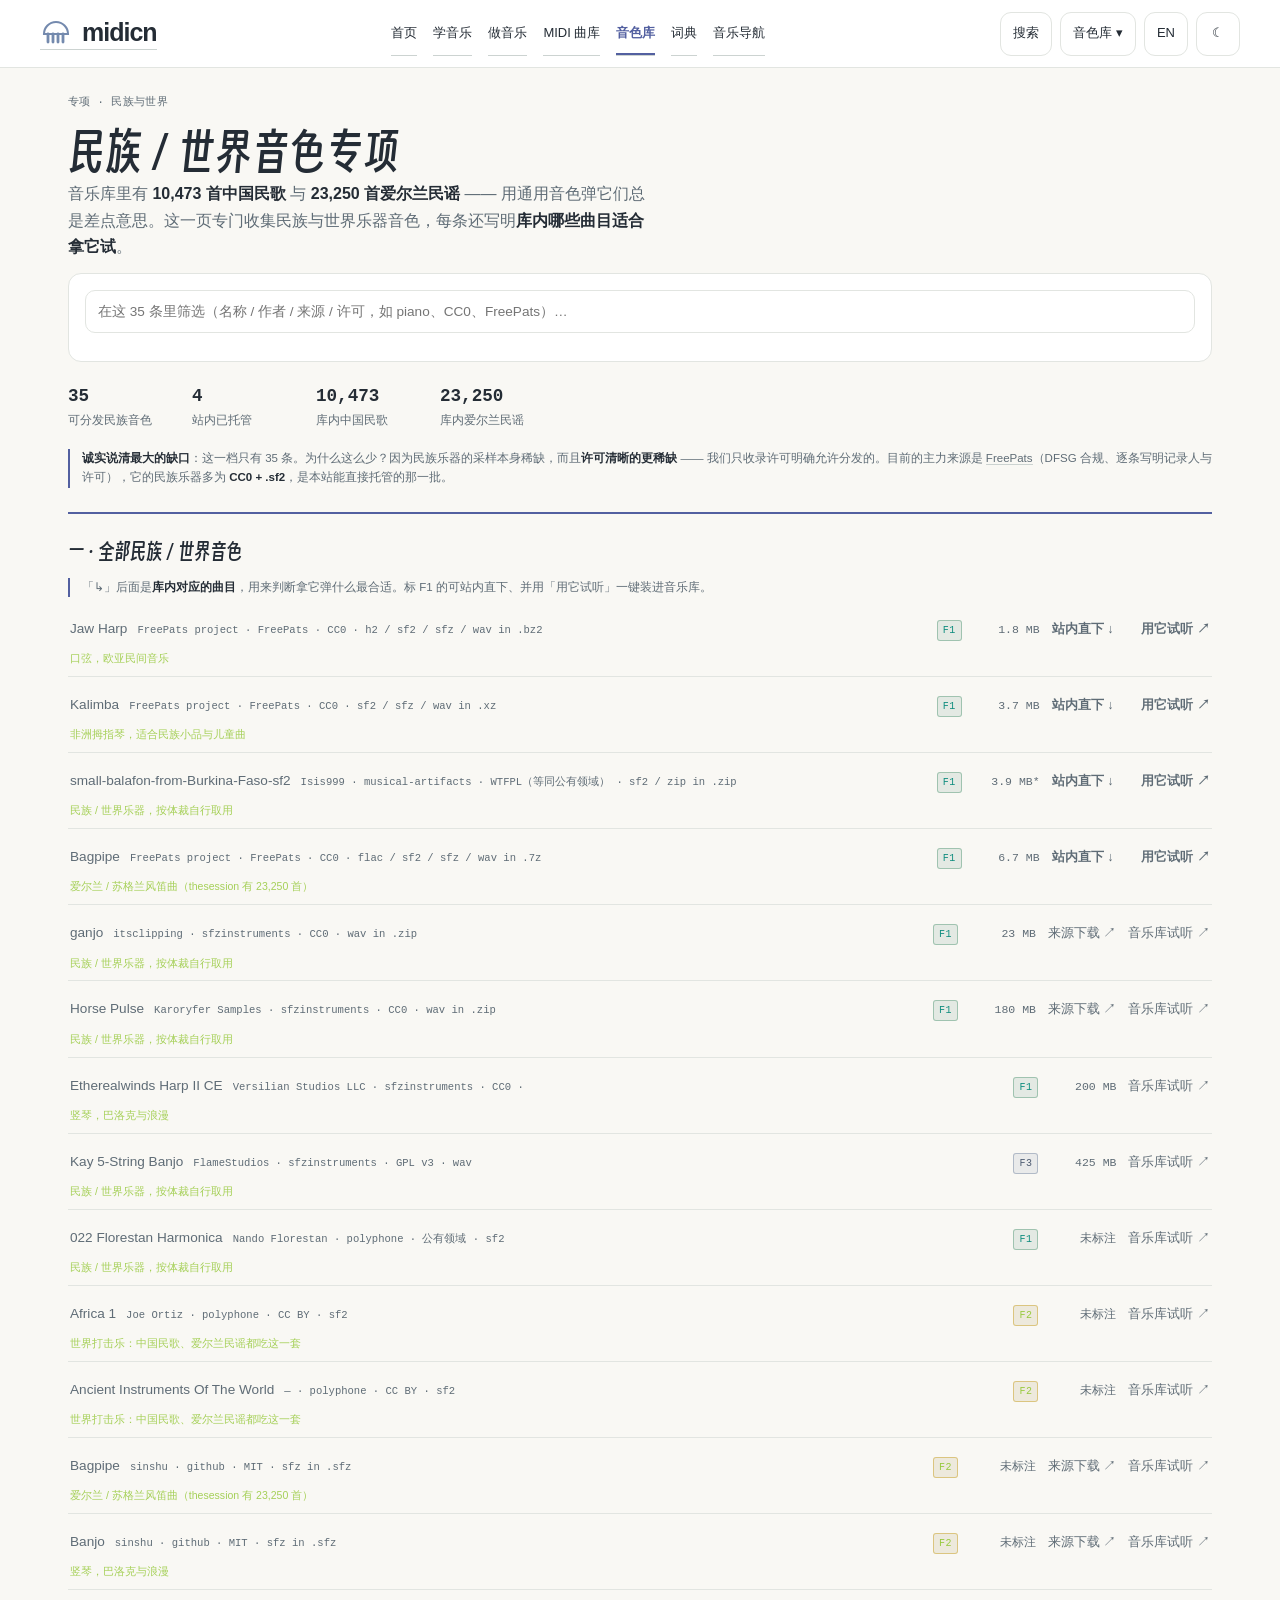
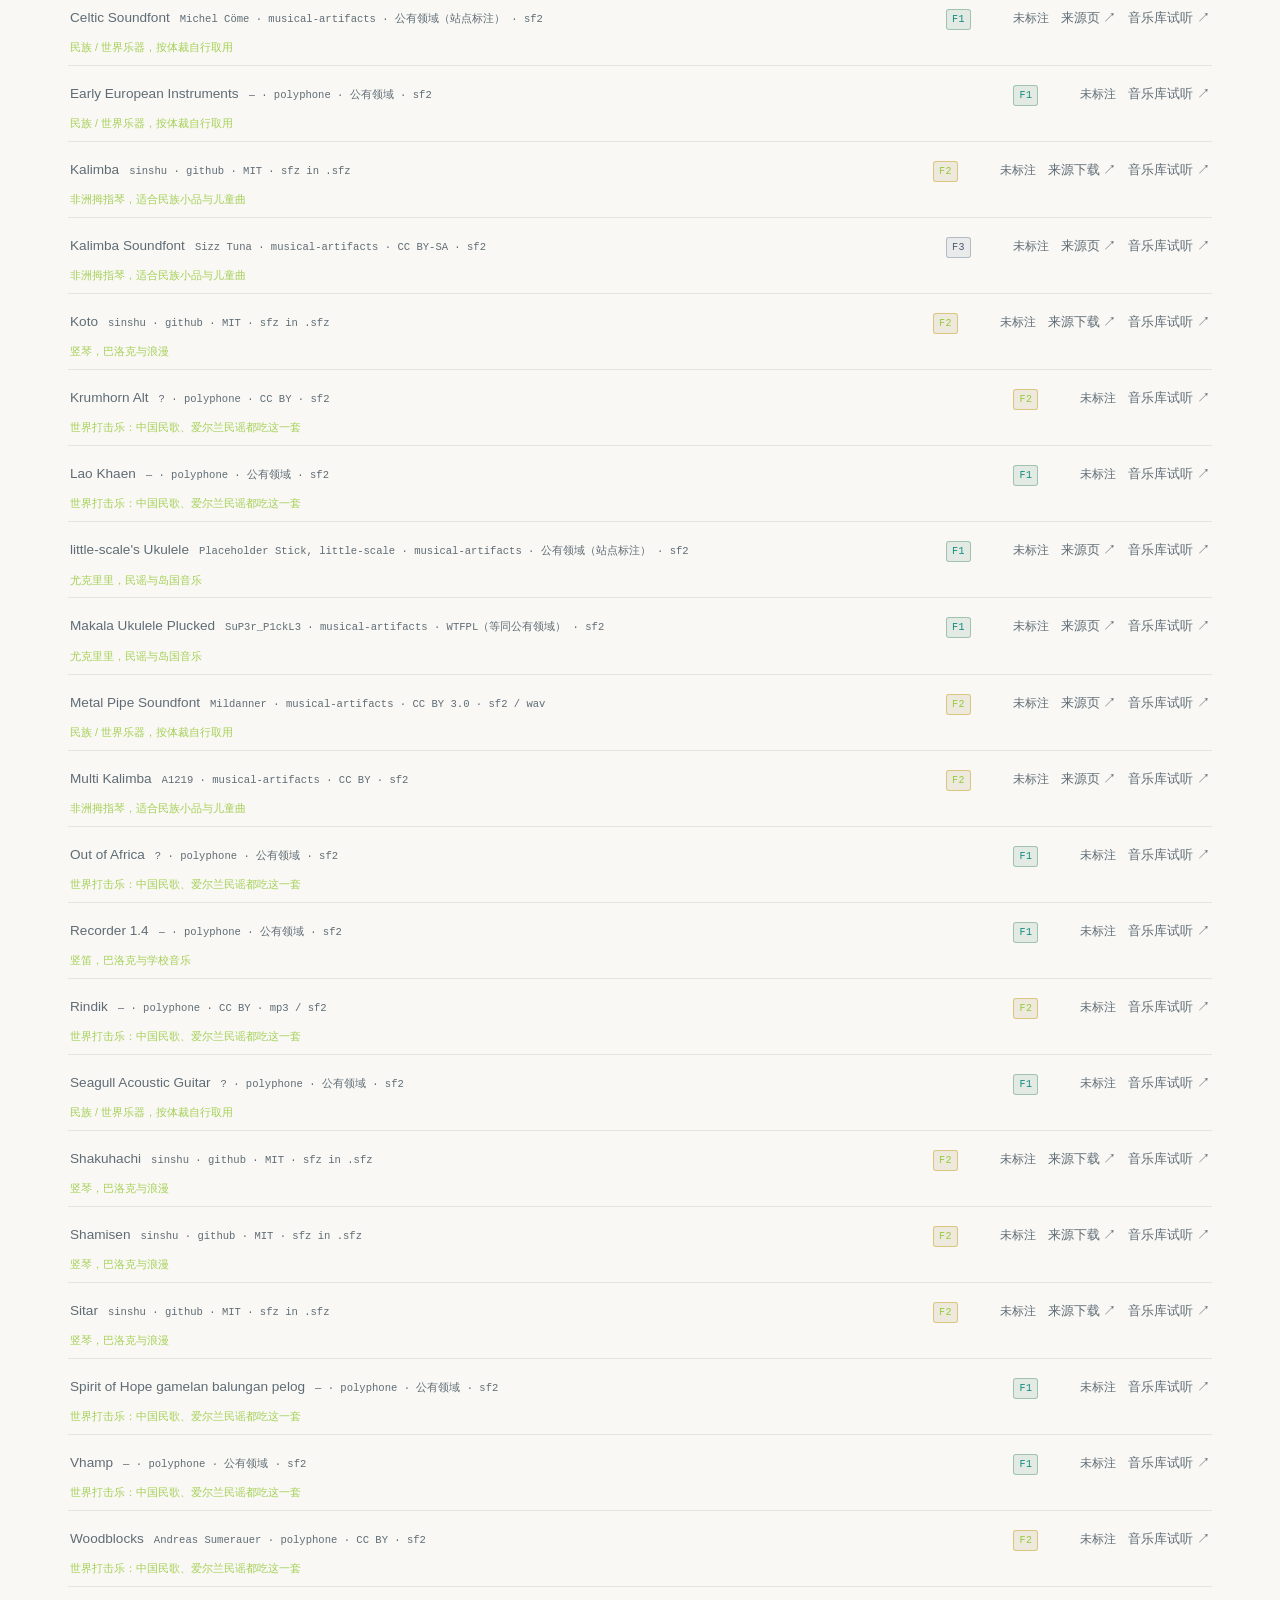
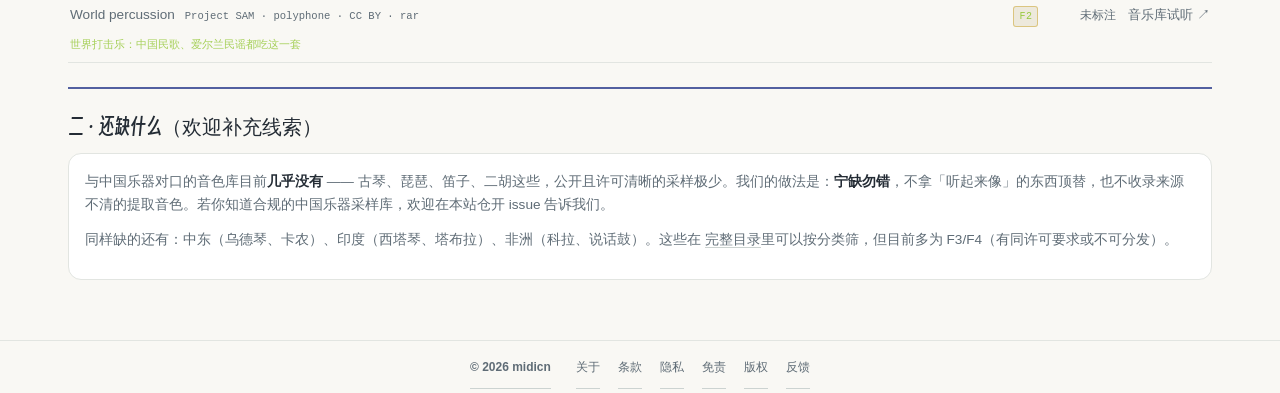
==== commit e538edaa: "Refine shared compact UI, knowledge accuracy and feedback (core 1.5.0)" ====
--- a/ethnic/index.html
+++ b/ethnic/index.html
@@ -6,13 +6,13 @@
 <meta property="og:title" content="民族 / 世界音色专项"><meta property="og:description" content="SoundFont · 民族 / 世界音色专项"><meta property="og:type" content="website"><meta property="og:url" content="https://sf.midicn.com/ethnic/"><meta property="og:site_name" content="midicn · 音色库"><meta property="og:locale" content="zh_CN"><meta property="og:image" content="https://sf.midicn.com/assets/og.png"><meta name="twitter:card" content="summary_large_image">
 <meta property="og:image:width" content="1200"><meta property="og:image:height" content="630"><meta property="og:image:alt" content="midicn · 音色库"><meta name="twitter:title" content="民族 / 世界音色专项"><meta name="twitter:description" content="SoundFont · 民族 / 世界音色专项"><meta name="twitter:image" content="https://sf.midicn.com/assets/og.png">
 <meta name="theme-color" content="#818aca"><link rel="manifest" href="../manifest.json"><link rel="apple-touch-icon" href="../assets/core/icons/icon-192.png"><link rel="icon" href="[data-uri]">
-<script>(()=>{try{const a=document.cookie.split(';').map(x=>x.trim()).filter(x=>x.startsWith('midicn-theme=')).pop();const v=a?a.split('=')[1]:localStorage.getItem('midicn-theme');if(v==='light'||v==='dark')document.documentElement.dataset.theme=v}catch{}})();</script><link rel="preload" as="font" type="font/woff2" href="../assets/fonts/p.98d747baaf.a41209d4fb04.woff2" crossorigin><style>@font-face{font-family:"Smiley Sans";src:url("../assets/fonts/p.98d747baaf.a41209d4fb04.woff2") format("woff2");font-display:swap}</style><link rel="stylesheet" href="../assets/ui/base.1fc49057f680.css"><link rel="stylesheet" href="../assets/ui/soundfonts-ethnic.25b1c0a201fb.css"><script type="application/ld+json">{"@context":"https://schema.org","@type":"WebPage","name":"民族 / 世界音色专项","description":"SoundFont · 民族 / 世界音色专项","url":"https://sf.midicn.com/ethnic/","inLanguage":"zh"}</script></head>
+<script>(()=>{try{const a=document.cookie.split(';').map(x=>x.trim()).filter(x=>x.startsWith('midicn-theme=')).pop();const v=a?a.split('=')[1]:localStorage.getItem('midicn-theme');if(v==='light'||v==='dark')document.documentElement.dataset.theme=v}catch{}})();</script><link rel="preload" as="font" type="font/woff2" href="../assets/fonts/p.98d747baaf.a41209d4fb04.woff2" crossorigin><style>@font-face{font-family:"Smiley Sans";src:url("../assets/fonts/p.98d747baaf.a41209d4fb04.woff2") format("woff2");font-display:swap}</style><link rel="stylesheet" href="../assets/ui/base.4ad7340feef4.css"><link rel="stylesheet" href="../assets/ui/soundfonts-ethnic.25b1c0a201fb.css"><script type="application/ld+json">{"@context":"https://schema.org","@type":"WebPage","name":"民族 / 世界音色专项","description":"SoundFont · 民族 / 世界音色专项","url":"https://sf.midicn.com/ethnic/","inLanguage":"zh"}</script></head>
 <body><a class="skip-link" href="#main" data-zh="跳至正文" data-en="Skip to content">跳至正文</a>
 <header class="site-header">
 <a class="site-brand" href="https://home.midicn.com/" data-zh-href="https://home.midicn.com/" data-en-href="https://home.midicn.com/en/" aria-label="midicn"><span class="jf-stack"><svg viewBox="0 0 32 32" width="32" height="32" class="jf jf-idle" aria-hidden="true"><path d="M4 17A12 12 0 0 1 28 17Z" fill="none" stroke="var(--accent)" stroke-width="2.1"/><path d="M8 17V25.0" stroke="var(--accent)" stroke-width="2.8" stroke-linecap="round" fill="none"/><path d="M13 17V25.0" stroke="var(--accent)" stroke-width="2.8" stroke-linecap="round" fill="none"/><path d="M18 17V25.0" stroke="var(--accent)" stroke-width="2.8" stroke-linecap="round" fill="none"/><path d="M23 17V25.0" stroke="var(--accent)" stroke-width="2.8" stroke-linecap="round" fill="none"/></svg></span><b>midicn</b></a>
 <nav class="site-task-nav" data-zh-label="全站导航" data-en-label="Main navigation" aria-label="全站导航"><a href="https://home.midicn.com/" data-zh="首页" data-en="Home" data-zh-href="https://home.midicn.com/" data-en-href="https://home.midicn.com/en/">首页</a><a href="https://home.midicn.com/learn/" data-zh-href="https://home.midicn.com/learn/" data-en-href="https://home.midicn.com/en/learn/" data-zh="学音乐" data-en="Learn">学音乐</a><a href="https://home.midicn.com/make/" data-zh-href="https://home.midicn.com/make/" data-en-href="https://home.midicn.com/en/make/" data-zh="做音乐" data-en="Create">做音乐</a><a href="https://lib.midicn.com/" data-zh="MIDI 曲库" data-en="MIDI" data-zh-href="https://lib.midicn.com/" data-en-href="https://lib.midicn.com/">MIDI 曲库</a><a href="https://sf.midicn.com/" data-zh="音色库" data-en="SoundFonts" data-zh-href="https://sf.midicn.com/" data-en-href="https://sf.midicn.com/" aria-current="page">音色库</a><a href="https://gloss.midicn.com/" data-zh="词典" data-en="Glossary" data-zh-href="https://gloss.midicn.com/" data-en-href="https://gloss.midicn.com/en/">词典</a><a data-directory-group="directory" href="https://nav.midicn.com/" data-zh="音乐导航" data-en="Directory" data-zh-href="https://nav.midicn.com/" data-en-href="https://nav.midicn.com/">音乐导航</a></nav>
 <div class="site-actions"><a class="site-search" href="https://home.midicn.com/search/" data-zh-href="https://home.midicn.com/search/" data-en-href="https://home.midicn.com/en/search/" data-zh="搜索" data-en="Search">搜索</a>
-<div class="site-switcher"><button id="navmenu-btn" type="button" aria-expanded="false" aria-controls="navmenu-panel" data-zh="音色库 ▾" data-en="SoundFonts ▾" data-zh-label="切换分站" data-en-label="Choose a site" aria-label="切换分站">音色库 ▾</button><nav id="navmenu-panel" class="site-menu" hidden aria-label="全部分站"><a href="https://nav.midicn.com/" data-zh="音乐导航" data-en="Directory" data-zh-href="https://nav.midicn.com/" data-en-href="https://nav.midicn.com/"><span class="site-dot" style="--dot:#5caaa0" aria-hidden="true"></span><span data-label>音乐导航</span></a><a href="https://lib.midicn.com/" data-zh="MIDI 库" data-en="MIDI Library" data-zh-href="https://lib.midicn.com/" data-en-href="https://lib.midicn.com/"><span class="site-dot" style="--dot:#c28a55" aria-hidden="true"></span><span data-label>MIDI 库</span></a><a href="https://mid.midicn.com/" data-zh="维度浏览" data-en="Dimensions" data-zh-href="https://mid.midicn.com/" data-en-href="https://mid.midicn.com/"><span class="site-dot" style="--dot:#5ca69c" aria-hidden="true"></span><span data-label>维度浏览</span></a><a href="https://zip.midicn.com/" data-zh="包下载" data-en="Packs" data-zh-href="https://zip.midicn.com/" data-en-href="https://zip.midicn.com/"><span class="site-dot" style="--dot:#6995bd" aria-hidden="true"></span><span data-label>包下载</span></a><a href="https://sf.midicn.com/" data-zh="音色库" data-en="SoundFonts" data-zh-href="https://sf.midicn.com/" data-en-href="https://sf.midicn.com/" aria-current="page"><span class="site-dot" style="--dot:#818aca" aria-hidden="true"></span><span data-label>音色库</span></a><a href="https://home.midicn.com/" data-zh="首页" data-en="Home" data-zh-href="https://home.midicn.com/" data-en-href="https://home.midicn.com/en/"><span class="site-dot" style="--dot:#d9795c" aria-hidden="true"></span><span data-label>首页</span></a><a href="https://gloss.midicn.com/" data-zh="词典" data-en="Dictionary" data-zh-href="https://gloss.midicn.com/" data-en-href="https://gloss.midicn.com/en/"><span class="site-dot" style="--dot:#a484ae" aria-hidden="true"></span><span data-label>词典</span></a><a href="https://hist.midicn.com/" data-zh="音乐史" data-en="Music History" data-zh-href="https://hist.midicn.com/" data-en-href="https://hist.midicn.com/en/"><span class="site-dot" style="--dot:#c49a51" aria-hidden="true"></span><span data-label>音乐史</span></a><a href="https://theo.midicn.com/" data-zh="乐理" data-en="Theory" data-zh-href="https://theo.midicn.com/" data-en-href="https://theo.midicn.com/en/"><span class="site-dot" style="--dot:#9381c6" aria-hidden="true"></span><span data-label>乐理</span></a><a href="https://inst.midicn.com/" data-zh="乐器" data-en="Instruments" data-zh-href="https://inst.midicn.com/" data-en-href="https://inst.midicn.com/en/"><span class="site-dot" style="--dot:#7b9d68" aria-hidden="true"></span><span data-label>乐器</span></a><a href="https://prod.midicn.com/" data-zh="音频" data-en="Audio" data-zh-href="https://prod.midicn.com/" data-en-href="https://prod.midicn.com/en/"><span class="site-dot" style="--dot:#61a9b2" aria-hidden="true"></span><span data-label>音频</span></a><a href="https://ai.midicn.com/" data-zh="AI 做音乐" data-en="AI Music" data-zh-href="https://ai.midicn.com/" data-en-href="https://ai.midicn.com/en/"><span class="site-dot" style="--dot:#cb7993" aria-hidden="true"></span><span data-label>AI 做音乐</span></a></nav></div>
+<div class="site-switcher"><button id="navmenu-btn" type="button" aria-expanded="false" aria-controls="navmenu-panel" data-zh="音色库 ▾" data-en="SoundFonts ▾" data-zh-label="切换分站" data-en-label="Choose a site" aria-label="切换分站">音色库 ▾</button><nav id="navmenu-panel" class="site-menu" hidden aria-label="全部分站"><a href="https://home.midicn.com/" data-zh="首页" data-en="Home" data-zh-href="https://home.midicn.com/" data-en-href="https://home.midicn.com/en/"><span class="site-dot" style="--dot:#d9795c" aria-hidden="true"></span><span data-label>首页</span></a><a href="https://nav.midicn.com/" data-zh="音乐导航" data-en="Directory" data-zh-href="https://nav.midicn.com/" data-en-href="https://nav.midicn.com/"><span class="site-dot" style="--dot:#5caaa0" aria-hidden="true"></span><span data-label>音乐导航</span></a><a href="https://ai.midicn.com/" data-zh="AI做音乐" data-en="AI Music" data-zh-href="https://ai.midicn.com/" data-en-href="https://ai.midicn.com/en/"><span class="site-dot" style="--dot:#cb7993" aria-hidden="true"></span><span data-label>AI做音乐</span></a><a href="https://prod.midicn.com/" data-zh="音频" data-en="Audio" data-zh-href="https://prod.midicn.com/" data-en-href="https://prod.midicn.com/en/"><span class="site-dot" style="--dot:#61a9b2" aria-hidden="true"></span><span data-label>音频</span></a><a href="https://hist.midicn.com/" data-zh="音乐史" data-en="Music History" data-zh-href="https://hist.midicn.com/" data-en-href="https://hist.midicn.com/en/"><span class="site-dot" style="--dot:#c49a51" aria-hidden="true"></span><span data-label>音乐史</span></a><a href="https://theo.midicn.com/" data-zh="乐理" data-en="Theory" data-zh-href="https://theo.midicn.com/" data-en-href="https://theo.midicn.com/en/"><span class="site-dot" style="--dot:#9381c6" aria-hidden="true"></span><span data-label>乐理</span></a><a href="https://inst.midicn.com/" data-zh="乐器" data-en="Instruments" data-zh-href="https://inst.midicn.com/" data-en-href="https://inst.midicn.com/en/"><span class="site-dot" style="--dot:#7b9d68" aria-hidden="true"></span><span data-label>乐器</span></a><a href="https://gloss.midicn.com/" data-zh="词典" data-en="Dictionary" data-zh-href="https://gloss.midicn.com/" data-en-href="https://gloss.midicn.com/en/"><span class="site-dot" style="--dot:#a484ae" aria-hidden="true"></span><span data-label>词典</span></a><a href="https://lib.midicn.com/" data-zh="MIDI音乐库" data-en="MIDI Library" data-zh-href="https://lib.midicn.com/" data-en-href="https://lib.midicn.com/"><span class="site-dot" style="--dot:#c28a55" aria-hidden="true"></span><span data-label>MIDI音乐库</span></a><a href="https://mid.midicn.com/" data-zh="MIDI下载" data-en="MIDI Downloads" data-zh-href="https://mid.midicn.com/" data-en-href="https://mid.midicn.com/"><span class="site-dot" style="--dot:#5ca69c" aria-hidden="true"></span><span data-label>MIDI下载</span></a><a href="https://zip.midicn.com/" data-zh="打包下载" data-en="Packs" data-zh-href="https://zip.midicn.com/" data-en-href="https://zip.midicn.com/"><span class="site-dot" style="--dot:#6995bd" aria-hidden="true"></span><span data-label>打包下载</span></a><a href="https://sf.midicn.com/" data-zh="音色库" data-en="SoundFonts" data-zh-href="https://sf.midicn.com/" data-en-href="https://sf.midicn.com/" aria-current="page"><span class="site-dot" style="--dot:#818aca" aria-hidden="true"></span><span data-label>音色库</span></a></nav></div>
 <button id="lang" type="button" data-zh-label="切换语言" data-en-label="Switch language" aria-label="切换语言">EN</button><button id="theme" type="button" aria-label="切换明暗">☾</button></div></header><main id="main" class="doc doc-catalog" tabindex="-1">
 
   <p class="meta" data-zh="专项 · 民族与世界" data-en="SPECIAL · ETHNIC &amp; WORLD">专项 · 民族与世界</p>
@@ -52,5 +52,5 @@
 
 </main><p id="midicn-status" role="status" aria-live="polite"></p>
 <nav class="site-bottom-nav" aria-label="Mobile navigation"><a href="https://home.midicn.com/" data-zh="首页" data-en="Home" data-zh-href="https://home.midicn.com/" data-en-href="https://home.midicn.com/en/">首页</a><a href="https://home.midicn.com/learn/" data-zh-href="https://home.midicn.com/learn/" data-en-href="https://home.midicn.com/en/learn/" data-zh="学习" data-en="Learn">学习</a><a href="https://home.midicn.com/make/" data-zh-href="https://home.midicn.com/make/" data-en-href="https://home.midicn.com/en/make/" data-zh="制作" data-en="Make">制作</a><a href="https://lib.midicn.com/" data-zh="MIDI库" data-en="MIDI" data-zh-href="https://lib.midicn.com/" data-en-href="https://lib.midicn.com/">MIDI库</a><a href="https://sf.midicn.com/" data-zh="音色库" data-en="Sounds" data-zh-href="https://sf.midicn.com/" data-en-href="https://sf.midicn.com/" aria-current="page">音色库</a><a href="https://nav.midicn.com/" data-zh="导航" data-en="Nav" data-zh-href="https://nav.midicn.com/" data-en-href="https://nav.midicn.com/">导航</a></nav><footer class="site-footer"><div class="footer-ad" data-footer-ad hidden><span class="footer-ad-label" data-zh="广告" data-en="Advertisement">广告</span>
-<ins class="adsbygoogle" style="display:block" data-ad-client="ca-pub-0088997035636558" data-ad-slot="1813332933" data-ad-format="auto" data-full-width-responsive="true"></ins></div><div class="footer-line" data-locale="zh"><a class="footer-brand" href="https://home.midicn.com/">© 2026 midicn</a><nav aria-label="法律声明"><a class="footer-secondary" href="https://home.midicn.com/about/">关于</a><a href="https://home.midicn.com/legal/data/terms/">条款</a><a href="https://home.midicn.com/legal/privacy/">隐私</a><a href="https://home.midicn.com/legal/data/disclaimer/">免责</a><a href="https://home.midicn.com/legal/data/copyright/">版权</a><a class="footer-secondary" href="https://github.com/midicn/home/issues" rel="noopener">反馈</a></nav></div><div class="footer-line" data-locale="en" hidden><a class="footer-brand" href="https://home.midicn.com/en/">© 2026 midicn</a><nav aria-label="Legal"><a class="footer-secondary" href="https://home.midicn.com/en/about/">About</a><a href="https://home.midicn.com/en/legal/data/terms/">Terms</a><a href="https://home.midicn.com/en/legal/privacy/">Privacy</a><a href="https://home.midicn.com/en/legal/data/disclaimer/">Notice</a><a href="https://home.midicn.com/en/legal/data/copyright/">Rights</a><a class="footer-secondary" href="https://github.com/midicn/home/issues" rel="noopener">Feedback</a></nav></div><div class="page-metadata" hidden aria-hidden="true"><p id="footNote"></p><p id="footLic"></p><p id="footLegal"></p></div><noscript><nav class="no-script-sites" aria-label="All sites"><a href="https://nav.midicn.com/" data-zh="音乐导航" data-en="Directory" data-zh-href="https://nav.midicn.com/" data-en-href="https://nav.midicn.com/">音乐导航</a><a href="https://lib.midicn.com/" data-zh="MIDI 库" data-en="MIDI Library" data-zh-href="https://lib.midicn.com/" data-en-href="https://lib.midicn.com/">MIDI 库</a><a href="https://mid.midicn.com/" data-zh="维度浏览" data-en="Dimensions" data-zh-href="https://mid.midicn.com/" data-en-href="https://mid.midicn.com/">维度浏览</a><a href="https://zip.midicn.com/" data-zh="包下载" data-en="Packs" data-zh-href="https://zip.midicn.com/" data-en-href="https://zip.midicn.com/">包下载</a><a href="https://sf.midicn.com/" data-zh="音色库" data-en="SoundFonts" data-zh-href="https://sf.midicn.com/" data-en-href="https://sf.midicn.com/">音色库</a><a href="https://home.midicn.com/" data-zh="首页" data-en="Home" data-zh-href="https://home.midicn.com/" data-en-href="https://home.midicn.com/en/">首页</a><a href="https://gloss.midicn.com/" data-zh="词典" data-en="Dictionary" data-zh-href="https://gloss.midicn.com/" data-en-href="https://gloss.midicn.com/en/">词典</a><a href="https://hist.midicn.com/" data-zh="音乐史" data-en="Music History" data-zh-href="https://hist.midicn.com/" data-en-href="https://hist.midicn.com/en/">音乐史</a><a href="https://theo.midicn.com/" data-zh="乐理" data-en="Theory" data-zh-href="https://theo.midicn.com/" data-en-href="https://theo.midicn.com/en/">乐理</a><a href="https://inst.midicn.com/" data-zh="乐器" data-en="Instruments" data-zh-href="https://inst.midicn.com/" data-en-href="https://inst.midicn.com/en/">乐器</a><a href="https://prod.midicn.com/" data-zh="音频" data-en="Audio" data-zh-href="https://prod.midicn.com/" data-en-href="https://prod.midicn.com/en/">音频</a><a href="https://ai.midicn.com/" data-zh="AI 做音乐" data-en="AI Music" data-zh-href="https://ai.midicn.com/" data-en-href="https://ai.midicn.com/en/">AI 做音乐</a></nav></noscript></footer>
-<script type="application/json" id="midicn-config">{"site":"sf","core":"1.3.0","locale":"zh","localeMode":"inline","serviceWorker":"../sw.js","midiLocator":"../data/midi-locator.json","midiOrigins":["https://mid.midicn.com","https://zip.midicn.com","https://lib.midicn.com"],"advertising":{"enabled":true,"client":"ca-pub-0088997035636558","slot":"1813332933","host":"sf.midicn.com"}}</script><script defer src="../assets/ui/runtime.81408745fe46.js"></script><script defer src="../assets/ui/soundfonts-ethnic.f5460e124e9f.js"></script></body></html>
+<ins class="adsbygoogle" style="display:block" data-ad-client="ca-pub-0088997035636558" data-ad-slot="1813332933" data-ad-format="auto" data-full-width-responsive="true"></ins></div><div class="footer-line" data-locale="zh"><a class="footer-brand" href="https://home.midicn.com/">© 2026 midicn</a><nav aria-label="法律声明"><a class="footer-secondary" href="https://home.midicn.com/about/">关于</a><a href="https://home.midicn.com/legal/data/terms/">条款</a><a href="https://home.midicn.com/legal/privacy/">隐私</a><a href="https://home.midicn.com/legal/data/disclaimer/">免责</a><a href="https://home.midicn.com/legal/data/copyright/">版权</a><a class="footer-feedback" data-feedback href="https://github.com/midicn/midi-library/issues" rel="noopener">反馈</a></nav></div><div class="footer-line" data-locale="en" hidden><a class="footer-brand" href="https://home.midicn.com/en/">© 2026 midicn</a><nav aria-label="Legal"><a class="footer-secondary" href="https://home.midicn.com/en/about/">About</a><a href="https://home.midicn.com/en/legal/data/terms/">Terms</a><a href="https://home.midicn.com/en/legal/privacy/">Privacy</a><a href="https://home.midicn.com/en/legal/data/disclaimer/">Notice</a><a href="https://home.midicn.com/en/legal/data/copyright/">Rights</a><a class="footer-feedback" data-feedback href="https://github.com/midicn/midi-library/issues" rel="noopener">Feedback</a></nav></div><div class="page-metadata" hidden aria-hidden="true"><p id="footNote"></p><p id="footLic"></p><p id="footLegal"></p></div><noscript><nav class="no-script-sites" aria-label="All sites"><a href="https://nav.midicn.com/" data-zh="音乐导航" data-en="Directory" data-zh-href="https://nav.midicn.com/" data-en-href="https://nav.midicn.com/">音乐导航</a><a href="https://lib.midicn.com/" data-zh="MIDI音乐库" data-en="MIDI Library" data-zh-href="https://lib.midicn.com/" data-en-href="https://lib.midicn.com/">MIDI音乐库</a><a href="https://mid.midicn.com/" data-zh="MIDI下载" data-en="MIDI Downloads" data-zh-href="https://mid.midicn.com/" data-en-href="https://mid.midicn.com/">MIDI下载</a><a href="https://zip.midicn.com/" data-zh="打包下载" data-en="Packs" data-zh-href="https://zip.midicn.com/" data-en-href="https://zip.midicn.com/">打包下载</a><a href="https://sf.midicn.com/" data-zh="音色库" data-en="SoundFonts" data-zh-href="https://sf.midicn.com/" data-en-href="https://sf.midicn.com/">音色库</a><a href="https://home.midicn.com/" data-zh="首页" data-en="Home" data-zh-href="https://home.midicn.com/" data-en-href="https://home.midicn.com/en/">首页</a><a href="https://gloss.midicn.com/" data-zh="词典" data-en="Dictionary" data-zh-href="https://gloss.midicn.com/" data-en-href="https://gloss.midicn.com/en/">词典</a><a href="https://hist.midicn.com/" data-zh="音乐史" data-en="Music History" data-zh-href="https://hist.midicn.com/" data-en-href="https://hist.midicn.com/en/">音乐史</a><a href="https://theo.midicn.com/" data-zh="乐理" data-en="Theory" data-zh-href="https://theo.midicn.com/" data-en-href="https://theo.midicn.com/en/">乐理</a><a href="https://inst.midicn.com/" data-zh="乐器" data-en="Instruments" data-zh-href="https://inst.midicn.com/" data-en-href="https://inst.midicn.com/en/">乐器</a><a href="https://prod.midicn.com/" data-zh="音频" data-en="Audio" data-zh-href="https://prod.midicn.com/" data-en-href="https://prod.midicn.com/en/">音频</a><a href="https://ai.midicn.com/" data-zh="AI做音乐" data-en="AI Music" data-zh-href="https://ai.midicn.com/" data-en-href="https://ai.midicn.com/en/">AI做音乐</a></nav></noscript></footer>
+<script type="application/json" id="midicn-config">{"site":"sf","core":"1.5.0","locale":"zh","localeMode":"inline","serviceWorker":"../sw.js","midiLocator":"../data/midi-locator.json","midiOrigins":["https://mid.midicn.com","https://zip.midicn.com","https://lib.midicn.com"],"advertising":{"enabled":true,"client":"ca-pub-0088997035636558","slot":"1813332933","host":"sf.midicn.com"}}</script><script defer src="../assets/ui/runtime.81408745fe46.js"></script><script defer src="../assets/ui/soundfonts-ethnic.f5460e124e9f.js"></script></body></html>
--- a/assets/ui/base.4ad7340feef4.css
+++ b/assets/ui/base.4ad7340feef4.css
@@ -0,0 +1 @@
+@layer reset,tokens,base,components,layouts,utilities;@layer base{:root{color-scheme:light dark;--ink:#0B0B0C;--ink:light-dark(#F7F4EE,#0B0B0C);--ink-2:#111113;--ink-2:light-dark(#FFFFFF,#111113);--ink-3:#17171A;--ink-3:light-dark(#F1EDE5,#17171A);--ink-4:#0E0E10;--ink-4:light-dark(#FAF8F4,#0E0E10);--rule:#242427;--rule:light-dark(#D9D3C7,#242427);--rule-2:#343439;--rule-2:light-dark(#BDB5A5,#343439);--paper:#F2EEE6;--paper:light-dark(#16161A,#F2EEE6);--paper-2:#A9A49B;--paper-2:light-dark(#5A564E,#A9A49B);--paper-3:#6E6A64;--paper-3:light-dark(#6E6A64,#807B72);--vermilion:#CE4A32;--vermilion:light-dark(#A93A24,#CE4A32);--gold:#C9A227;--gold:light-dark(#8A6F10,#C9A227);--jade:#5E9E7E;--jade:light-dark(#2F6B50,#5E9E7E);--slate:#7A8AA3;--slate:light-dark(#4C5A70,#7A8AA3);--ok:light-dark(#1B7A4C,#58D48A);--study:light-dark(#1F5FA8,#5A9BD8);--doubt:light-dark(#9A6213,#E8A33D);--warn:light-dark(#C0452A,#FF7A5C);--stop:light-dark(#B32E2E,#E45A5A);--vermilion-soft:rgba(206,74,50,.14);--vermilion-soft:light-dark(rgba(169,58,36,.1),rgba(206,74,50,.14));--vermilion-line:rgba(206,74,50,.45);--vermilion-line:light-dark(rgba(169,58,36,.4),rgba(206,74,50,.45));--gold-soft:rgba(201,162,39,.14);--gold-soft:light-dark(rgba(138,111,16,.1),rgba(201,162,39,.14));--jade-soft:rgba(94,158,126,.14);--jade-soft:light-dark(rgba(47,107,80,.1),rgba(94,158,126,.14));--accent-h:18;--accent-c:.16;--accent:oklch(.58 var(--accent-c) var(--accent-h));--accent:light-dark(oklch(.58 var(--accent-c,.16) var(--accent-h)),oklch(.8 var(--accent-c,.15) var(--accent-h)));--accent-soft:oklch(.58 var(--accent-c,.16) var(--accent-h) / .14);--accent-soft:light-dark(oklch(.58 var(--accent-c,.16) var(--accent-h) / .12),oklch(.8 var(--accent-c,.15) var(--accent-h) / .16));--on-accent:light-dark(#FFF8F4,#1A0A06);--n0:light-dark(#FBF8F1,#08080B);--n1:light-dark(#FFFFFF,#12121A);--n2:light-dark(#F4F0E6,#1A1A25);--n3:light-dark(#E4DECF,#242432);--n4:light-dark(#CFC7B2,#32323F);--n5:light-dark(#B3AA93,#4A4A5A);--n6:light-dark(#8F8875,#6C6C80);--n7:light-dark(#6E6857,#8E8EA3);--n8:light-dark(#524D3F,#B4B4C6);--n9:light-dark(#38342A,#D6D6E2);--n10:light-dark(#211E17,#EFEFE8);--n11:light-dark(#12100B,#F7F6F1);--serif:"Songti SC","Source Han Serif SC","Noto Serif SC",Georgia,"Times New Roman",serif;--sans:-apple-system,BlinkMacSystemFont,"Segoe UI","PingFang SC","Hiragino Sans GB","Microsoft YaHei",Roboto,sans-serif;--mono:ui-monospace,SFMono-Regular,"SF Mono",Menlo,Consolas,monospace;--fs-10:clamp(10px,.62rem,11px);--fs-11:clamp(10.5px,.66rem,11.5px);--fs-12:clamp(11.5px,.72rem,12.5px);--fs-13:clamp(12.5px,.79rem,13.5px);--fs-14:clamp(13.5px,.85rem,14.5px);--fs-16:clamp(15px,.95rem,16.5px);--fs-20:clamp(17px,1.1rem,20px);--fs-26:clamp(20px,1.6vw,26px);--fs-34:clamp(24px,2.6vw,34px);--fs-38:clamp(28px,3.2vw,38px);--fs-46:clamp(28px,4vw,46px);--lh-tight:1.2;--lh-body:1.68;--s1:4px;--s2:8px;--s3:12px;--s4:16px;--s5:24px;--s6:32px;--s7:48px;--s8:64px;--r-1:8px;--r-2:16px;--r-3:26px;--r-full:999px;--r:var(--r-1);--r-lg:var(--r-2);--shadow-1:0 1px 0 light-dark(rgba(90,70,30,.1),rgba(0,0,0,.35)),0 10px 24px -16px oklch(.6 .1 var(--accent-h) / .45);--shadow-2:0 2px 0 light-dark(rgba(90,70,30,.08),rgba(0,0,0,.3)),0 20px 44px -22px oklch(.6 .12 var(--accent-h) / .55);--wrap:min(92vw,1560px);--wrap-wide:var(--wrap);--wrap-read:var(--wrap);--gutter:clamp(var(--s4),2.5vw,var(--s6));--z-hdr:20;--z-play:30;--z-pop:40;--hdr:56px;--play:68px;--tap:44px;--sa-t:env(safe-area-inset-top,0px);--sa-b:env(safe-area-inset-bottom,0px);--sa-l:env(safe-area-inset-left,0px);--sa-r:env(safe-area-inset-right,0px);--t:.15s linear}:root[data-theme=light]{color-scheme:light}:root[data-theme=dark]{color-scheme:dark}@media(prefers-reduced-motion:reduce){:root{--t:.01s}}.jf-t1{stroke:var(--jf-1)}.jf-t2{stroke:var(--jf-2)}.jf-t3{stroke:var(--jf-3)}.jf-t4{stroke:var(--jf-4)}.jf-w1{stroke:var(--jf-1)}.jf-w4{stroke:var(--jf-4)}.jf-dome{fill:var(--jf-dome)}.jf-dome-n{fill:color-mix(in oklab,var(--jf-dome) 22%,var(--n6))}.jf-dome-d{fill:color-mix(in oklab,var(--jf-dome) 12%,var(--n4))}.jf-mute{stroke:color-mix(in oklab,var(--jf-dome) 45%,var(--n6))}.jf-n{stroke:var(--n6)}.jf-n4{stroke:var(--n4)}.jf-doubt{stroke:var(--doubt)}.jf-dim{stroke:var(--jf-dome);stroke-opacity:.55}.jf-stack{display:inline-flex;position:relative;line-height:0;flex:none}.jf-stack .jf{display:none}.jf-stack .jf-idle{display:block}.jf-stack .jf-playing,.jf-stack .jf-loading,.jf-stack .jf-done,.jf-stack .jf-hint{position:absolute;top:0;left:0}:root[data-jf=playing] .jf-stack .jf-idle{visibility:hidden}:root[data-jf=playing] .jf-stack .jf-playing{display:block}:root[data-jf=loading] .jf-stack .jf-idle{visibility:hidden}:root[data-jf=loading] .jf-stack .jf-loading{display:block}:root[data-jf=hint] .jf-stack .jf-idle{visibility:hidden}:root[data-jf=hint] .jf-stack .jf-hint{display:block}:root[data-jf=done] .jf-stack .jf-idle{visibility:hidden}:root[data-jf=done] .jf-stack .jf-done{display:block}@media(prefers-reduced-motion:no-preference){:root[data-jf=playing] .jf-stack .jf-playing path:nth-of-type(odd){animation:jf-swim 1.6s ease-in-out infinite alternate}@keyframes jf-swim{0%{transform:translateY(-.6px)}to{transform:translateY(.6px)}}}*{box-sizing:border-box;margin:0;padding:0}html{-webkit-text-size-adjust:100%;scroll-behavior:smooth}body{background:var(--ink);color:var(--paper);font-family:var(--sans);font-size:var(--fs-14);line-height:var(--lh-body);-webkit-font-smoothing:antialiased;overflow-x:hidden}a{color:inherit;text-decoration:none;border-bottom:1px solid var(--rule-2);transition:border-color var(--t),color var(--t)}a:hover{border-bottom-color:var(--vermilion);color:var(--vermilion)}button,input,select{font:inherit;color:inherit}button{background:none;border:0;cursor:pointer}:focus-visible{outline:2px solid var(--vermilion);outline-offset:2px}img,svg{display:block;max-width:100%}::selection{background:var(--vermilion);color:#fff}code,kbd{font-family:var(--mono);font-size:.9em;background:var(--ink-4);border:1px solid var(--rule);padding:.05em .3em}pre{background:var(--ink-4);border:1px solid var(--rule);padding:var(--s4);overflow-x:auto;font-family:var(--mono);font-size:var(--fs-12);line-height:1.8;margin:var(--s3) 0 var(--s5)}pre code{background:none;border:0;padding:0}h1,h2,h3{font-family:var(--serif);font-weight:600;letter-spacing:.01em;line-height:var(--lh-tight)}h1{font-size:var(--fs-34)}h2{font-size:var(--fs-26)}h3{font-size:var(--fs-16);font-family:var(--sans);font-weight:650;letter-spacing:0}p{color:var(--paper-2);margin-bottom:var(--s3)}strong,b{color:var(--paper);font-weight:650}.lede{font-family:var(--serif);font-size:var(--fs-16);line-height:1.78;color:var(--paper);max-width:100%}.lede em{font-style:normal;color:var(--vermilion)}.meta{font-family:var(--mono);font-size:var(--fs-11);color:var(--paper-3);letter-spacing:.04em}.num{font-family:var(--mono);font-variant-numeric:tabular-nums}.stitle{display:flex;align-items:baseline;gap:var(--s3);flex-wrap:wrap;padding-top:var(--s2);border-top:2px solid var(--vermilion);margin:var(--s5) 0 var(--s3)}.stitle h2{margin:0}.stitle .spacer{margin-left:auto}h1,h2,h3{text-wrap:balance}p,.lede{text-wrap:pretty}.lede{max-width:100%}.nav a,.btn,.axis,.langbtn,.dlchip,.dlmore,.fgrid a,.fgrid h4,.stitle h2,.stitle .meta,.tag,.lic,.pkg .pn,.pkg .pm,.sideitem .si-n,.hero-meta,.hero .kick,.crumbs span,.crumbs a{white-space:nowrap}.nav{flex-wrap:wrap;row-gap:var(--s2)}@media(max-width:1023px){.hbar{flex-wrap:wrap;height:auto;min-height:52px;padding-top:var(--s2);padding-bottom:var(--s2);row-gap:var(--s2)}.nav{margin-left:0;width:100%;order:9;gap:var(--s4)}}.wrap{width:100%;max-width:var(--wrap);margin:0 auto;padding:0 var(--gutter)}.wrap-read{max-width:var(--wrap-read)}body>header{position:sticky;top:0;z-index:var(--z-hdr);background:var(--ink);border-bottom:1px solid var(--rule)}.hbar{max-width:var(--wrap);margin:0 auto;height:var(--hdr);padding:0 var(--gutter);display:flex;align-items:center;gap:var(--s5)}.brand{display:flex;align-items:center;gap:var(--s2);border:0;flex:none}.brand svg{width:22px;height:22px;flex:none}.brand .jf-404 svg{width:32px;height:32px}.brand b{font-family:var(--serif);font-size:var(--fs-16);font-weight:600}.brand i{font-family:var(--mono);font-size:var(--fs-11);font-style:normal;color:var(--paper-3);margin-left:2px}.nav{display:flex;gap:var(--s5);font-size:var(--fs-13);margin-left:auto;flex-wrap:wrap}.nav a{border-bottom:1px solid transparent;padding-bottom:2px;color:var(--paper-2)}.nav a:hover{color:var(--paper);border-bottom-color:var(--rule-2)}.nav a.on{color:var(--paper);border-bottom-color:var(--vermilion)}.iconbtn{width:34px;height:34px;border:1px solid var(--rule);color:var(--paper-2);display:grid;place-items:center;transition:var(--t);flex:none}.iconbtn:hover{border-color:var(--vermilion);color:var(--vermilion)}.iconbtn svg{width:15px;height:15px;fill:currentColor}.langbtn{width:auto;padding:0 var(--s3);font-family:var(--mono);font-size:var(--fs-11)}#theme svg{fill:none;stroke:currentColor}#theme .i-sun{display:none}#theme .i-moon{display:block}@media(prefers-color-scheme:dark){:root:not([data-theme=light]) #theme .i-sun{display:block}:root:not([data-theme=light]) #theme .i-moon{display:none}}:root[data-theme=dark] #theme .i-sun{display:block}:root[data-theme=dark] #theme .i-moon{display:none}:root[data-theme=light] #theme .i-sun{display:none}:root[data-theme=light] #theme .i-moon{display:block}.kb-tabicons{position:absolute;width:0;height:0;overflow:hidden}.panel{border:1px solid var(--rule);background:var(--ink-2)}.panel-hd{display:flex;align-items:center;gap:var(--s3);padding:var(--s3) var(--s4);border-bottom:1px solid var(--rule);font-family:var(--serif);font-size:var(--fs-14)}.panel-bd{padding:var(--s3) var(--s4)}.tile{border:1px solid var(--rule);background:var(--ink-2);padding:var(--s3);transition:border-color var(--t),background var(--t);display:block}.tile:hover{border-color:var(--rule-2);background:var(--ink-3);border-bottom-color:var(--rule-2)}.tile.is-on{border-color:var(--vermilion);background:var(--vermilion-soft)}.dl{display:grid;grid-template-columns:auto minmax(0,1fr);gap:var(--s2) var(--s4);font-size:var(--fs-13)}.dl dt{color:var(--paper-3);white-space:nowrap;font-family:var(--mono);font-size:var(--fs-11);padding-top:2px}.dl dd{margin:0;color:var(--paper);word-break:break-word}table{width:100%;border-collapse:collapse;font-size:var(--fs-13)}th,td{text-align:left;padding:var(--s3);border-bottom:1px solid var(--rule);vertical-align:top}th{font-family:var(--mono);font-size:var(--fs-11);color:var(--paper-3);letter-spacing:.06em;font-weight:500;border-bottom-color:var(--rule-2);white-space:nowrap}td b{font-weight:600}.tw{width:100%;overflow-x:auto;-webkit-overflow-scrolling:touch}.lic{display:inline-flex;align-items:center;gap:var(--s2);font-family:var(--mono);font-size:var(--fs-11);white-space:nowrap;border:1px solid currentColor;padding:1px var(--s2);color:var(--paper-3)}.lic:before{content:"";width:6px;height:6px;background:currentColor;flex:none}.lic.c1{color:var(--jade)}.lic.c2{color:var(--gold)}.lic.c3{color:var(--slate)}.lic.no{color:var(--vermilion)}.lic.plain{border-color:var(--rule);color:var(--paper-3)}.btn{display:inline-flex;align-items:center;justify-content:center;gap:var(--s2);min-height:44px;padding:0 var(--s4);border:1px solid var(--rule-2);background:none;color:var(--paper);font-size:var(--fs-13);transition:var(--t)}.btn:hover{border-color:var(--vermilion);color:var(--vermilion)}.btn.primary{background:var(--vermilion);border-color:var(--vermilion);color:#fff}.btn.primary:hover{filter:brightness(1.08);color:#fff}.btn.ghost{border-color:transparent;color:var(--paper-2);padding:0 var(--s3)}.btn.ghost:hover{border-color:var(--rule);color:var(--paper)}.btn svg{width:14px;height:14px;fill:currentColor}.sig{display:flex;align-items:flex-end;gap:1px;height:24px}.sig i{flex:1;background:var(--rule-2);transition:background var(--t)}.tile:hover .sig i{background:var(--vermilion)}footer{margin-top:var(--s6);border-top:1px solid var(--rule);padding:var(--s4) 0 calc(var(--s4) + var(--sa-b))}.fnote{margin-top:var(--s6);padding-top:var(--s4);border-top:1px solid var(--rule);font-size:var(--fs-11);color:var(--paper-3);line-height:1.9}.fbar{display:flex;align-items:center;gap:var(--s2) var(--s4);flex-wrap:wrap;font-size:var(--fs-12);color:var(--paper-3)}.fbar b{font-family:var(--serif);font-size:var(--fs-13);color:var(--paper);font-weight:600}.fnav{display:flex;gap:var(--s3) var(--s4);flex-wrap:wrap}.fnav a{font-size:var(--fs-12);color:var(--paper-2);border-bottom:0}.fnav a:hover{color:var(--vermilion)}.flic{margin-left:auto;font-family:var(--mono);font-size:var(--fs-11);color:var(--paper-3)}.fnote{margin-top:var(--s3);padding-top:var(--s3);border-top:1px solid var(--rule);display:flex;gap:var(--s2) var(--s5);flex-wrap:wrap;justify-content:space-between;font-family:var(--mono);font-size:var(--fs-11);color:var(--paper-3)}.fnote a{color:var(--paper-3);border-bottom:0}.fnote a:hover{color:var(--vermilion)}.pkgs{display:grid;grid-template-columns:repeat(auto-fill,minmax(268px,1fr));gap:var(--s3)}.pkg{border:1px solid var(--rule);background:var(--ink-2);padding:var(--s4);display:flex;flex-direction:column;gap:var(--s2)}.pkg:hover{border-color:var(--rule-2)}.pkg .pn{font-family:var(--serif);font-size:var(--fs-16)}.pkg .pm{font-family:var(--mono);font-size:var(--fs-11);color:var(--paper-3)}.pkg .pd{font-size:var(--fs-12);color:var(--paper-2);line-height:1.7;flex:1}.pkg .dlbtn{align-self:flex-start;min-height:34px;padding:0 var(--s3);background:var(--vermilion);color:#fff;display:inline-flex;align-items:center;gap:var(--s2);font-size:var(--fs-12);border:0}.pkg .dlbtn:hover{filter:brightness(1.08);color:#fff}.pkg .dlbtn svg{width:13px;height:13px;fill:currentColor}.steps{counter-reset:s;list-style:none}.steps li{counter-increment:s;position:relative;padding-left:var(--s6);margin-bottom:var(--s3);font-size:var(--fs-13);color:var(--paper-2)}.steps li:before{content:counter(s,decimal-leading-zero);position:absolute;left:0;top:.1em;font-family:var(--mono);font-size:var(--fs-11);color:var(--vermilion)}.note{font-size:var(--fs-12);color:var(--paper-3);border-left:2px solid var(--vermilion);padding-left:var(--s3);margin:var(--s3) 0}main.doc.wide{max-width:var(--wrap)}main.doc{width:100%;max-width:var(--wrap);margin:0 auto;padding:var(--s5) var(--gutter) var(--s6)}main.doc h2{margin-top:var(--s4)}main.doc h3{margin-top:var(--s3)}main.doc ul,main.doc ol{margin:var(--s2) 0 var(--s3) var(--s5);color:var(--paper-2)}main.doc li{margin-bottom:var(--s2)}@media(max-width:640px){.hbar{height:52px;gap:var(--s3)}.nav{gap:var(--s3);font-size:var(--fs-12)}.hbar>.brand{min-height:44px}.hbar .kb-lang,.hbar .iconbtn{min-width:44px;min-height:44px}.hbar .kb-lang{display:inline-flex;align-items:center;justify-content:center}h1{font-size:var(--fs-26)}.pkgs{grid-template-columns:1fr}table{font-size:var(--fs-12)}th,td{padding:var(--s2)}}.morebtn{display:inline-flex;align-items:center;justify-content:center;gap:var(--s2);min-height:44px;padding:var(--s2) var(--s5);border:1px solid var(--rule-2);background:none;color:var(--paper);font-size:var(--fs-13);transition:var(--t);max-width:100%;white-space:normal;text-align:center;line-height:1.4}.morebtn:hover{border-color:var(--vermilion);color:var(--vermilion)}@media(max-width:640px){.morebtn{width:100%}}.morewrap{display:flex;justify-content:center;margin:var(--s5) 0}}@layer components{.kb-switch{display:flex;flex-wrap:wrap;gap:2px 4px;align-items:center;margin:0;padding:0;list-style:none;min-width:0}.kb-switch a{display:inline-block;padding:.28em .52em;font-size:var(--fs-12);line-height:1.35;border-radius:2px;text-decoration:none;white-space:nowrap;opacity:.62;transition:opacity .15s,background-color .15s}.kb-switch a:hover{opacity:1;background:color-mix(in srgb,currentColor 12%,transparent)}.kb-switch a[aria-current=page]{opacity:1;font-weight:500;box-shadow:inset 0 -2px 0 var(--accent, currentColor)}.kb-switch .kb-switch-sep{opacity:.22;padding:0 .15em;user-select:none}@media(max-width:1023px){.kb-switch{flex:1 1 100%;order:9;padding-top:var(--s1)}.kb-lang{margin-left:auto}}@media(max-width:640px){.kb-switch{gap:1px 2px}.kb-switch a{font-size:var(--fs-11);padding:.24em .38em;letter-spacing:0}.kb-switch .kb-switch-sep{padding:0 .05em}}.kb-lang{flex:0 0 auto;margin-left:var(--s3);padding:.26em .62em;font-size:var(--fs-12);line-height:1.4;border:1px solid var(--rule-2);border-radius:var(--r);text-decoration:none;opacity:.8;white-space:nowrap;transition:border-color var(--t),opacity var(--t)}.kb-lang:hover{border-color:var(--accent);opacity:1;text-decoration:none}.kb-suffix{opacity:.6;font-weight:400}.kb-suffix:before{content:"\b7";margin:0 .38em;opacity:.5}:root{--jf-1:#FF7C9E;--jf-2:#FF8B6E;--jf-3:#FFAE55;--jf-4:#FFD24E;--jf-dome:#FF8B6E }:root[data-site=home]{--jf-1:light-dark(#F34875,#FF7C9E);--jf-2:light-dark(#F1522B,#FF8B6E);--jf-3:light-dark(#CD710D,#FFAE55);--jf-4:light-dark(#AB830B,#FFD24E);--jf-dome:light-dark(#F1522B,#FF8B6E) }:root[data-site=hist]{--jf-1:light-dark(#B87D0C,#FFC24E);--jf-2:light-dark(#A2861C,#EBCB4E);--jf-3:light-dark(#7C912B,#BBD754);--jf-4:light-dark(#58982D,#8FD95E);--jf-dome:light-dark(#A2861C,#EBCB4E) }:root[data-site=theo]{--jf-1:light-dark(#494AF3,#8B8CFF);--jf-2:light-dark(#2B8CE3,#6FB6F5);--jf-3:light-dark(#2B8CE3,#6FB6F5);--jf-4:light-dark(#494AF3,#8B8CFF);--jf-dome:light-dark(#496FF3,#7E9BFF) }:root[data-site=inst]{--jf-1:light-dark(#69962B,#A6DB5E);--jf-2:light-dark(#319C4F,#6BD98A);--jf-3:light-dark(#29997D,#46D9B4);--jf-4:light-dark(#2996A0,#4CD0DC);--jf-dome:light-dark(#319C4F,#6BD98A) }:root[data-site=prod]{--jf-1:light-dark(#2A9A73,#4ED9A8);--jf-2:light-dark(#2796A6,#4CCDE0);--jf-3:light-dark(#338CE0,#5AA8F0);--jf-4:light-dark(#4960F3,#7A8CFF);--jf-dome:light-dark(#2796A6,#4CCDE0) }:root[data-site=gloss]{--jf-1:light-dark(#7E55E7,#9D7BF5);--jf-2:light-dark(#A05CE0,#B579EE);--jf-3:light-dark(#B762DB,#C778E8);--jf-4:light-dark(#D05AC8,#E074D8);--jf-dome:light-dark(#B762DB,#C778E8) }:root[data-site=ai]{--jf-1:light-dark(#DF51B5,#EE6FC8);--jf-2:light-dark(#F34489,#FF6FA8);--jf-3:light-dark(#F34949,#FF7C7C);--jf-4:light-dark(#DB680E,#FFA45C);--jf-dome:light-dark(#F34489,#FF6FA8) }:root[data-site=lib],:root[data-site=mid],:root[data-site=zip],:root[data-site=sf]{--jf-1:light-dark(#748AAE,#7C93B8);--jf-2:light-dark(#748AAE,#7C93B8);--jf-3:light-dark(#748AAE,#7C93B8);--jf-4:light-dark(#748AAE,#7C93B8);--jf-dome:light-dark(#748AAE,#7C93B8) }:root[data-site]{--accent:var(--jf-dome) }.kb-crumbs{display:flex;flex-wrap:wrap;align-items:center;gap:.3em;font-size:var(--fs-12);opacity:.7;margin:0 0 1.1rem}.kb-crumbs a{text-decoration:none;opacity:.85}.kb-crumbs a:hover{opacity:1;text-decoration:underline}.kb-crumbs .sep{opacity:.35}@media(min-width:1920px){:root{--wrap:min(92vw,1840px) }}@media(min-width:2560px){:root{--wrap:min(88vw,2120px) }}@supports (padding: max(0px)){.hbar{padding-top:var(--sa-t);padding-left:max(var(--gutter),var(--sa-l));padding-right:max(var(--gutter),var(--sa-r))}main.doc{padding-left:max(var(--gutter),var(--sa-l));padding-right:max(var(--gutter),var(--sa-r))}.footwrap{padding-left:max(var(--gutter),var(--sa-l));padding-right:max(var(--gutter),var(--sa-r));padding-bottom:calc(var(--s4) + var(--sa-b) + env(safe-area-inset-bottom,0px))}}header{transition:transform .22s ease}header.is-hidden{transform:translateY(-100%)}@media(min-width:1024px){header.is-hidden{transform:none}}@media(prefers-reduced-motion:reduce){header{transition:none}}a,button,summary,[role=button]{-webkit-tap-highlight-color:transparent;touch-action:manipulation}.kb-switch a:active{opacity:1;background:color-mix(in srgb,currentColor 18%,transparent)}.kb-lang:active{border-color:var(--accent);opacity:1}summary:active{opacity:.75}footer.foot{padding:0}.footwrap{width:100%;max-width:var(--wrap);margin:0 auto;padding:var(--s4) var(--gutter) calc(var(--s4) + var(--sa-b))}.footline{display:flex;flex-wrap:wrap;align-items:center;padding-bottom:var(--s3);margin-bottom:var(--s3);border-bottom:1px solid var(--rule)}.footnote{margin:0;font-size:var(--fs-12);line-height:1.9;color:var(--paper-3);max-width:96ch}.footnote a{color:var(--paper-2);border-bottom:1px solid var(--rule-2)}.footnote a:hover{color:var(--accent)}.footmeta{margin:var(--s3) 0 0;display:flex;flex-wrap:wrap;align-items:baseline;gap:.2em var(--s3);font-size:var(--fs-11);color:var(--paper-3)}.footlinks{display:inline-flex;flex-wrap:wrap;gap:.2em var(--s3)}.footlinks a{color:var(--paper-3);border-bottom:0}.footlinks a:hover{color:var(--accent)}.footcore{font-family:var(--mono);opacity:.72}.footcore:before{content:"\b7";margin-right:.45em;opacity:.6}.kb-toc{font-size:var(--fs-13);border-left:1px solid var(--rule);padding-left:.85rem}.kb-toc a{display:block;padding:.18em 0;text-decoration:none;opacity:.7}.kb-toc a:hover{opacity:1}:root[data-theme=light] .kb-toc{border-left-color:var(--rule)}.kb-tabs{display:none}@media(max-width:640px){:root{--tabs-h:calc(56px + var(--sa-b)) }.kb-switch{display:none}.kb-tabs{display:grid;grid-template-columns:repeat(8,1fr);gap:1px;position:fixed;left:0;right:0;bottom:0;z-index:var(--z-hdr);padding:6px 2px calc(6px + var(--sa-b));background:var(--ink-2);border-top:1px solid var(--rule)}.kb-tabs>a,.kb-tabs summary{display:grid;place-items:center;gap:1px;min-height:var(--tap);border-radius:var(--r-1);font-size:9.5px;line-height:1.1;text-decoration:none;color:var(--paper-2);background:none;border:0;cursor:pointer;font-family:inherit;letter-spacing:0;padding:3px 0}.kb-tabs>a svg{width:16px;height:16px;display:block;flex:none}.kb-tabs>a:hover,.kb-tabs summary:hover{color:var(--paper)}.kb-tabs>a[aria-current=page]{color:var(--accent);font-weight:650}.kb-tabs-more{position:relative}.kb-tabs-more[open]>summary{background:color-mix(in srgb,currentColor 12%,transparent);color:var(--paper)}.kb-tabs-sheet{position:absolute;bottom:calc(100% + var(--s2));left:0;right:0;background:var(--ink-2);border:1px solid var(--rule);border-radius:var(--r-2);padding:var(--s2);display:grid;grid-template-columns:1fr 1fr;gap:2px;max-height:min(56vh,420px);overflow:auto;box-shadow:0 -12px 32px -18px #0009}.kb-tabs-sheet a{display:grid;place-items:center;min-height:var(--tap);border-radius:var(--r-1);font-size:var(--fs-12);color:var(--paper-2);text-decoration:none}.kb-tabs-sheet a:hover{background:color-mix(in srgb,currentColor 12%,transparent);color:var(--paper)}.kb-tabs-sheet a[aria-current=page]{color:var(--accent);font-weight:650}main{padding-bottom:calc(var(--s6) + var(--tabs-h))}}@media(prefers-reduced-motion:reduce){.kb-tabs,.kb-tabs-sheet{transition:none}}}@layer components{html[data-design=v6]{--ink:light-dark(#FFF5E4,#1B1317);--ink-2:light-dark(#FFFCF4,#261A1F);--ink-3:light-dark(#FFE9C9,#33222A);--ink-4:light-dark(#FFF9EE,#2B1D23);--paper:light-dark(#241B17,#FFF3E6);--paper-2:light-dark(#5C4B3F,#C6B3A6);--paper-3:light-dark(#6F5B4A,#A9958A);--rule:light-dark(#D8C7AE,#4A383F);--rule-2:light-dark(#C3AE90,#5C454D);--v6-line:light-dark(#241B17,#FFF3E6);--v6-accent:var(--jf-1,var(--vermilion));--v6-accent-2:var(--jf-3,var(--gold));--v6-display:"Smiley Sans","Songti SC",serif;--v6-r:20px;--v6-shadow:0 5px 0 light-dark(rgba(36,27,23,.88),rgba(0,0,0,.62));--v6-shadow-sm:0 3px 0 light-dark(rgba(36,27,23,.88),rgba(0,0,0,.62));color-scheme:light dark}html[data-design=v6] body{background-color:var(--ink);background-image:radial-gradient(color-mix(in srgb,var(--v6-line) 7%,transparent) 1px,transparent 1.2px),radial-gradient(50% 36% at 86% 4%,color-mix(in srgb,var(--v6-accent) 10%,transparent),transparent 70%),radial-gradient(42% 34% at 4% 96%,color-mix(in srgb,var(--v6-accent-2) 9%,transparent),transparent 70%);background-size:24px 24px,auto,auto}html[data-design=v6] body>header{border-bottom:2px solid var(--v6-line);background:color-mix(in srgb,var(--ink) 92%,transparent)}html[data-design=v6] .brand b{font-family:var(--v6-display);font-size:22px;letter-spacing:.01em}html[data-design=v6] .brand i{font-size:10.5px}html[data-design=v6] .kb-switch a{border-radius:999px;padding:.32em .55em;opacity:.72}html[data-design=v6] .kb-switch a:hover{background:color-mix(in srgb,var(--v6-line) 10%,transparent);opacity:1}html[data-design=v6] .kb-switch a[aria-current=page]{opacity:1;box-shadow:inset 0 -3px 0 var(--v6-accent)}html[data-design=v6] .kb-lang{border:2px solid var(--v6-line);border-radius:999px;padding:5px 10px;font-weight:700;line-height:1.2}html[data-design=v6] .kb-lang:hover{border-bottom-color:var(--v6-line);background:var(--ink-3);color:var(--paper)}html[data-design=v6] .doc-index{padding-top:clamp(28px,4vw,56px)}html[data-design=v6] .v6-hero{display:grid;grid-template-columns:1.05fr .95fr;gap:clamp(20px,4vw,48px);align-items:center;position:relative;margin-bottom:clamp(28px,4vw,52px)}html[data-design=v6] .v6-eyebrow{display:inline-flex;align-items:center;gap:6px;background:var(--ink-3);color:var(--paper);border:2px solid var(--v6-line);border-radius:999px;padding:4px 10px;font-family:var(--mono);font-size:10.5px;letter-spacing:.1em}html[data-design=v6] .doc-index h1{font-family:var(--v6-display);font-size:clamp(48px,7vw,82px);line-height:.98;letter-spacing:-.03em;margin:14px 0;font-weight:400}html[data-design=v6] .v6-actions{display:flex;gap:10px;margin-top:20px;flex-wrap:wrap}html[data-design=v6] .v6-btn{display:inline-flex;align-items:center;gap:7px;padding:11px 18px;border-radius:999px;border:2px solid var(--v6-line);background:var(--ink-2);color:var(--paper);font-size:13px;font-weight:700;box-shadow:var(--v6-shadow-sm);transition:transform .14s,box-shadow .14s,background .14s}html[data-design=v6] .v6-btn:hover{transform:translateY(-2px);box-shadow:0 5px 0 light-dark(rgba(36,27,23,.88),rgba(0,0,0,.62));color:var(--paper)}html[data-design=v6] .v6-btn.primary{background:var(--v6-accent);color:#1b1317;border-color:var(--v6-line)}html[data-design=v6] .v6-hero-art{position:relative;display:grid;place-items:center;min-height:250px}html[data-design=v6] .v6-jf{width:clamp(160px,17vw,230px);height:auto;filter:drop-shadow(0 18px 24px color-mix(in srgb,var(--v6-accent) 30%,transparent))}html[data-design=v6] .v6-bubble{position:absolute;right:0;top:4%;background:var(--ink-2);border:2px solid var(--v6-line);border-radius:18px 18px 18px 5px;padding:8px 12px;font-size:12px;font-weight:700;box-shadow:var(--v6-shadow-sm);transform:rotate(2deg)}html[data-design=v6] .v6-hero-art:before,html[data-design=v6] .v6-hero-art:after{content:"";position:absolute;border-radius:50%;pointer-events:none;background:color-mix(in srgb,var(--v6-accent) 18%,transparent);filter:blur(1px)}html[data-design=v6] .v6-hero-art:before{width:90px;height:90px;left:4%;top:10%}html[data-design=v6] .v6-hero-art:after{width:54px;height:54px;right:10%;bottom:8%;background:color-mix(in srgb,var(--v6-accent-2) 22%,transparent)}@media(prefers-reduced-motion:no-preference){html[data-design=v6] .v6-jf{animation:v6-float 6s ease-in-out infinite}@keyframes v6-float{0%,to{transform:translateY(-4px)}50%{transform:translateY(6px)}}}html[data-design=v6] .kb-ph{font-family:var(--v6-display);font-size:clamp(22px,3vw,30px);letter-spacing:-.01em;margin-top:var(--s5)}html[data-design=v6] .kb-ph:after{content:"";display:block;width:84px;height:7px;margin-top:6px;border-radius:99px;background:var(--v6-accent-2)}html[data-design=v6] .kb-cats{grid-template-columns:repeat(4,1fr);gap:12px}html[data-design=v6] .kb-pcard{position:relative;display:block;overflow:hidden;background:var(--ink-2);border:2px solid var(--v6-line);border-radius:var(--v6-r);padding:13px 13px 11px;box-shadow:var(--v6-shadow);transition:transform .15s,box-shadow .15s}html[data-design=v6] .kb-pcard:after{content:"";position:absolute;right:-20px;bottom:-26px;width:70px;height:70px;border-radius:50%;background:color-mix(in srgb,var(--pc,var(--v6-accent)) 20%,transparent);pointer-events:none}html[data-design=v6] .kb-pcard:hover{transform:translateY(-3px);box-shadow:0 8px 0 light-dark(rgba(36,27,23,.88),rgba(0,0,0,.62))}html[data-design=v6] .kb-pico{display:grid;place-items:center;width:30px;height:30px;border-radius:50%;background:var(--pc,var(--v6-accent));color:#1b1317;border:2px solid var(--v6-line);font-weight:800;font-size:13px;margin-bottom:8px;line-height:1}html[data-design=v6] .kb-pname{font-family:var(--v6-display);font-size:16px;display:flex;align-items:center;gap:8px}html[data-design=v6] .kb-pname i{display:none}html[data-design=v6] .kb-pdesc{display:block;margin-top:6px;font-size:12px;line-height:1.65;color:var(--paper-2)}html[data-design=v6] .kb-cat{margin-top:var(--s6);background:var(--ink-2);border:2px solid var(--v6-line);border-radius:var(--v6-r);padding:var(--s4);box-shadow:var(--v6-shadow)}html[data-design=v6] .kb-cat h2{font-family:var(--v6-display);font-size:22px}html[data-design=v6] .kb-list li{border-bottom:1px dashed var(--rule)}html[data-design=v6] .kb-t{font-weight:700}html[data-design=v6] .doc-article h1{font-family:var(--v6-display);font-size:clamp(38px,5vw,58px);line-height:1.02;letter-spacing:-.02em;font-weight:400}html[data-design=v6] .kb-lead{font-size:15px}html[data-design=v6] .kb-chip{border:2px solid var(--v6-line);border-radius:999px;background:var(--ink-2);padding:4px 10px;box-shadow:var(--v6-shadow-sm);font-size:12px}html[data-design=v6] .kb-tablewrap{border:2px solid var(--v6-line);border-radius:var(--v6-r);overflow:hidden;background:var(--ink-2);box-shadow:var(--v6-shadow)}html[data-design=v6] .kb-tablewrap thead th{background:var(--ink-3);font-family:var(--mono);font-size:11px;letter-spacing:.04em}html[data-design=v6] .kb-tablewrap td{border-bottom:1px dashed var(--rule)}html[data-design=v6] .kb-tablewrap tbody tr:hover{background:var(--ink-3)}html[data-design=v6] .kb-item{border:2px solid var(--v6-line);border-radius:14px;background:var(--ink-2);box-shadow:var(--v6-shadow-sm);padding:10px 12px}html[data-design=v6] .kb-play{background:var(--v6-accent);color:#1b1317;border:2px solid var(--v6-line);box-shadow:var(--v6-shadow-sm)}html[data-design=v6] .kb-play:hover{filter:brightness(1.04)}html[data-design=v6] .kb-why{border-left:5px solid var(--v6-accent);background:var(--ink-3);border-radius:0 12px 12px 0;padding:10px 12px}html[data-design=v6] .kb-note{border-left-color:var(--v6-accent)}html[data-design=v6] .kb-title{font-weight:700}html[data-design=v6] .pbar{border-top:2px solid var(--v6-line);background:var(--ink-2);box-shadow:0 -14px 34px -26px color-mix(in srgb,var(--v6-accent) 55%,transparent)}html[data-design=v6] .kb-tabs{background:var(--ink-2);border-top:2px solid var(--v6-line)}html[data-design=v6] .kb-tabs>a[aria-current=page]{color:var(--paper);font-weight:700;box-shadow:inset 0 3px 0 var(--v6-accent)}html[data-design=v6] .kb-tabs-sheet{background:var(--ink-2);border:2px solid var(--v6-line);border-radius:16px}@media(max-width:900px){html[data-design=v6] .kb-cats{grid-template-columns:repeat(2,1fr)}}@media(max-width:640px){html[data-design=v6] .v6-hero{grid-template-columns:1fr;gap:10px}html[data-design=v6] .v6-hero-art{min-height:180px;order:-1}html[data-design=v6] .v6-jf{width:150px}html[data-design=v6] .v6-bubble{right:6%;top:0}html[data-design=v6] .doc-index h1{font-size:clamp(42px,13vw,58px)}html[data-design=v6] .kb-cats{grid-template-columns:1fr}html[data-design=v6] .kb-cat{padding:var(--s3)}html[data-design=v6] .doc-article h1{font-size:clamp(36px,10vw,46px)}html[data-design=v6] .kb-chip{font-size:11.5px}}html[data-design=v6] .doc-index .v3-hero h1{font-family:var(--serif);font-size:clamp(26px,3.4vw,36px);line-height:1.18;letter-spacing:0;margin:.5rem 0 .7rem}html[data-design=v6]{--ink:light-dark(#FCFBF7,#111319);--ink-2:light-dark(#FFFFFF,#171A22);--ink-3:light-dark(#F1F3F8,#1D212B);--ink-4:light-dark(#E7EAF2,#242935);--paper:light-dark(#12141A,#F2F3F7);--paper-2:light-dark(#4A505F,#B9BECE);--paper-3:light-dark(#6B7286,#8A90A0);--rule:light-dark(#E4E6EC,#262B37);--rule-2:light-dark(#EFF1F6,#1B1F29);--accent:light-dark(#1F4BFF,#6E8BFF);--accent-h:light-dark(#173BD6,#8AA1FF);--accent-soft:light-dark(#EAF0FF,#1C2540);--jade:light-dark(#0E8C7E,#6FF2D6);--gold:light-dark(#97C93D,#C8F169);--r-1:10px;--r-2:14px;--r-3:18px;--nc:var(--accent)}html[data-design=v6] body>header{background:color-mix(in srgb,var(--ink) 86%,transparent);backdrop-filter:saturate(1.3) blur(12px);border-bottom:1px solid var(--rule)}html[data-design=v6] .hbar{height:60px}html[data-design=v6] .brand b{font-family:var(--v6-display);font-size:21px;font-weight:400;letter-spacing:-.01em}html[data-design=v6] .brand i{color:var(--paper-3);font-size:10.5px;letter-spacing:.08em}html[data-design=v6] .brand svg{width:24px;height:24px}html[data-design=v6] .kb-switch{display:flex;align-items:center;gap:2px;margin-left:auto;padding:4px;border-radius:999px;background:var(--ink-3)}html[data-design=v6] .kb-switch a{padding:6px 10px;border-radius:999px;font-size:12.5px;line-height:1;color:var(--paper-2);font-weight:500}html[data-design=v6] .kb-switch a:hover{background:var(--ink-2);color:var(--paper)}html[data-design=v6] .kb-switch a[aria-current=page]{background:var(--accent);color:#fff;font-weight:650}html[data-design=v6] .kb-switch-sep{display:none}html[data-design=v6] .iconbtn{width:36px;height:36px;border-radius:10px;border:1px solid var(--rule);background:var(--ink-2);color:var(--paper-2)}html[data-design=v6] .iconbtn:hover{border-color:var(--accent);color:var(--accent)}html[data-design=v6] .v6-btn{min-height:42px;padding:0 18px;border-radius:12px;font-size:14px;font-weight:550;border:1px solid var(--rule);background:var(--ink-2);color:var(--paper);box-shadow:none;transform:none}html[data-design=v6] .v6-btn:hover{border-color:var(--accent);color:var(--accent);background:var(--ink-2)}html[data-design=v6] .v6-btn.primary{background:var(--accent);border-color:var(--accent);color:#fff;font-weight:650}html[data-design=v6] .v6-btn.primary:hover{background:var(--accent-h);border-color:var(--accent-h);color:#fff}html[data-design=v6] .v3-hero h1,html[data-design=v6] .doc-index .v3-hero h1{font-family:var(--v6-display);font-weight:400;letter-spacing:-.012em;font-size:clamp(34px,4.4vw,48px);line-height:1.08;max-width:20ch}html[data-design=v6] .v3-eyebrow{color:var(--accent);letter-spacing:.14em}html[data-design=v6] .v3-hero .v3-lead{color:var(--paper-2);font-size:16px}html[data-design=v6] .v3-card,html[data-design=v6] .v3-libcard{background:var(--ink-2);border:1px solid var(--rule);border-radius:14px;box-shadow:none;transform:none}html[data-design=v6] .v3-card:hover,html[data-design=v6] .v3-libcard:hover{border-color:var(--accent);transform:translateY(-2px);box-shadow:0 10px 28px color-mix(in srgb,var(--accent) 10%,transparent)}html[data-design=v6] .v3-card .v3-ico{width:36px;height:36px;border:0;border-radius:10px;background:var(--accent-soft);color:var(--accent);font-family:var(--sans);font-weight:700}html[data-design=v6] .v3-card:nth-child(3n+2) .v3-ico{background:color-mix(in srgb,var(--gold) 22%,var(--ink-2));color:var(--jade)}html[data-design=v6] .v3-card:nth-child(3n) .v3-ico{background:color-mix(in srgb,#E4572E 12%,var(--ink-2));color:#c4432b}html[data-design=v6] .v3-card em,html[data-design=v6] .v3-step span,html[data-design=v6] .v3-libcard span{color:var(--paper-2)}html[data-design=v6] .v3-card .v3-go{color:var(--accent);font-weight:600}html[data-design=v6] .v3-step{background:var(--ink-2);border:1px solid var(--rule);border-radius:12px;box-shadow:none}html[data-design=v6] .v3-step .v3-num{color:var(--accent);font-family:var(--v6-display)}html[data-design=v6] .v3-chip{border:1px solid var(--rule);border-radius:999px;background:var(--ink-3);color:var(--paper-2);padding:.55rem .9rem}html[data-design=v6] .v3-chip:hover{border-color:var(--accent);color:var(--accent);background:var(--ink-2)}html[data-design=v6] .v3-quiz-cta a{border:1px solid var(--rule);border-radius:14px;background:var(--accent-soft)}html[data-design=v6] .v3-quiz-cta a:hover{border-color:var(--accent)}html[data-design=v6] .v3-libcard .v3-num{font-family:var(--v6-display);color:var(--paper)}html[data-design=v6] .kb-head h1,html[data-design=v6] .doc-article h1{font-family:var(--v6-display);font-weight:400;letter-spacing:-.01em;line-height:1.1}html[data-design=v6] .kb-lead{color:var(--paper-2)}html[data-design=v6] .kb-dossier{background:var(--ink-3);border:1px solid var(--rule);border-radius:12px;padding:14px 16px}html[data-design=v6] .kb-dossier h2{color:var(--paper-3);letter-spacing:.12em}html[data-design=v6] .kb-dossier dt{color:var(--paper-3)}html[data-design=v6] .kb-dossier dd{color:var(--paper)}html[data-design=v6] .kb-chip{border:1px solid var(--rule);border-radius:999px;background:var(--ink-3);color:var(--paper-2)}html[data-design=v6] .kb-chip:hover{border-color:var(--accent);color:var(--accent)}html[data-design=v6] .kb-play,html[data-design=v6] .player .play{background:var(--paper);color:var(--ink)}html[data-design=v6] .kb-sources{border-top:1px solid var(--rule)}html[data-design=v6] .kb-pcard{background:var(--ink-2);border:1px solid var(--rule);border-radius:14px;box-shadow:none}html[data-design=v6] .kb-pcard:hover{border-color:var(--accent);background:var(--ink-2)}html[data-design=v6] .kb-pico{background:var(--accent-soft);color:var(--accent)}html[data-design=v6] body>footer.foot{margin-top:var(--s7);background:var(--ink-3);border-top:1px solid var(--rule);padding:22px 0 calc(22px + var(--sa-b));color:var(--paper-2)}html[data-design=v6] .foot .footline a{color:var(--paper-2);font-size:12.5px}html[data-design=v6] .foot .footline a:hover{color:var(--accent)}html[data-design=v6] .foot .fnote,html[data-design=v6] .fnote{color:var(--paper-3);font-size:11.5px;line-height:1.85}html[data-design=v6] .fbar b{font-family:var(--v6-display);font-weight:400}@media(prefers-reduced-motion:reduce){html[data-design=v6] .v3-card:hover,html[data-design=v6] .v3-libcard:hover{transform:none}}html[data-design=v6] .kb-lang{height:36px;padding:0 10px;border:1px solid var(--rule);border-radius:10px;background:var(--ink-2);color:var(--paper-2);display:inline-flex;align-items:center}@media(max-width:1180px){html[data-design=v6] .hbar .kb-switch{display:none}}html[data-design=v6] .hbar{gap:10px}html[data-design=v6] .hbar .kb-switch{display:flex;align-items:center;gap:6px;margin-left:auto;padding:0;background:none}html[data-design=v6] .hbar .kb-navbtn{display:inline-flex;align-items:center;gap:6px;height:36px;padding:0 12px;border:1px solid var(--rule);border-radius:10px;background:var(--ink-2);color:var(--paper-2);font-size:12.5px;font-weight:550;text-decoration:none;transition:transform .15s ease,border-color .15s ease,background .15s ease}html[data-design=v6] .hbar .kb-navbtn svg{width:15px;height:15px;fill:currentColor;color:var(--nc)}html[data-design=v6] .hbar .kb-navbtn:hover{transform:translateY(-1px);border-color:var(--nc);color:var(--paper);background:color-mix(in srgb,var(--nc) 9%,var(--ink-2))}html[data-design=v6] .hbar .kb-navbtn[aria-current=page]{background:var(--nc);border-color:var(--nc);color:#fff}html[data-design=v6] .hbar .kb-navbtn[aria-current=page] svg{color:#fff}html[data-design=v6] .navmenu-btn{display:none;align-items:center;gap:6px;height:36px;padding:0 12px;border:1px solid var(--rule);border-radius:10px;background:var(--ink-2);color:var(--paper-2);font:inherit;font-size:12.5px;cursor:pointer}html[data-design=v6] .navmenu-btn svg{width:16px;height:16px;fill:currentColor}html[data-design=v6] .navmenu-panel{position:absolute;left:var(--gutter);right:var(--gutter);top:calc(100% - 4px);z-index:calc(var(--z-hdr) + 1);padding:10px;border:1px solid var(--rule);border-radius:14px;background:var(--ink-2);box-shadow:0 18px 44px #0a0f1e2e;display:grid;grid-template-columns:repeat(3,minmax(0,1fr));gap:6px}html[data-design=v6] .navmenu-panel[hidden]{display:none}html[data-design=v6] .navmenu-panel a{display:flex;align-items:center;gap:8px;min-height:42px;padding:0 10px;border-radius:10px;color:var(--paper-2);text-decoration:none;font-size:13px}html[data-design=v6] .navmenu-panel a svg{width:16px;height:16px;fill:currentColor;color:var(--nc)}html[data-design=v6] .navmenu-panel a:hover{background:var(--ink-3);color:var(--paper)}html[data-design=v6] .navmenu-panel a[aria-current=page]{background:color-mix(in srgb,var(--nc) 14%,var(--ink-2));color:var(--paper);font-weight:650}@media(min-width:1181px){html[data-design=v6] .navmenu-btn,html[data-design=v6] .navmenu-panel{display:none}}@media(max-width:640px){html[data-design=v6] .kb-tabs{grid-template-columns:repeat(8,1fr);gap:1px;padding:6px 4px calc(6px + var(--sa-b));background:color-mix(in srgb,var(--ink-2) 92%,transparent);backdrop-filter:saturate(1.2) blur(12px);border-top:1px solid var(--rule)}html[data-design=v6] .kb-tabs>a,html[data-design=v6] .kb-tabs>details>summary{display:grid;place-items:center;gap:2px;font-size:9.5px;font-weight:550;color:var(--paper-3);border-radius:12px;padding:4px 0}html[data-design=v6] .kb-tabs>a svg,html[data-design=v6] .kb-tabs>details>summary svg{width:18px;height:18px;fill:currentColor;color:var(--nc)}html[data-design=v6] .kb-tabs>a[aria-current=page]{color:var(--nc);background:color-mix(in srgb,var(--nc) 14%,transparent)}html[data-design=v6] .kb-tabs>details>summary{cursor:pointer;list-style:none}html[data-design=v6] .kb-tabs>details>summary::-webkit-details-marker{display:none}html[data-design=v6] .kb-tabs-sheet{grid-template-columns:1fr 1fr;gap:4px;padding:8px;border-radius:14px}html[data-design=v6] .kb-sheet-a{display:flex;align-items:center;gap:8px;justify-content:flex-start;padding:0 10px;border-radius:10px;font-size:13px;color:var(--paper-2)}html[data-design=v6] .kb-sheet-a svg{width:17px;height:17px;fill:currentColor;color:var(--nc)}html[data-design=v6] .kb-sheet-a[aria-current=page]{background:color-mix(in srgb,var(--nc) 14%,transparent);color:var(--paper);font-weight:650}}html[data-design=v6] .kb-tabs svg,html[data-design=v6] .kb-tabs svg use,html[data-design=v6] .kb-tabicons{fill:currentColor}html[data-design=v6] footer .kb-navbtn{display:inline;padding:0;border:0;background:none;box-shadow:none;color:var(--paper-2);font-size:12.5px;border-radius:0}html[data-design=v6] footer .kb-navbtn svg{display:none}html[data-design=v6] footer .kb-navbtn:hover{color:var(--accent);background:none;transform:none}html[data-design=v6] footer .kb-navbtn[aria-current=page]{color:var(--paper);font-weight:650;background:none}html[data-design=v6] .hbar .kb-lang{display:inline-flex}html[data-design=v6] .kb-lang{height:34px;min-width:46px;padding:0 12px;border-radius:999px;border:1px solid var(--rule);background:var(--ink-2);color:var(--paper-2);font-family:var(--mono);font-size:12px;font-weight:600;letter-spacing:.06em;display:inline-flex;align-items:center;justify-content:center;text-decoration:none}html[data-design=v6] .kb-lang:hover{border-color:var(--accent);color:var(--accent);background:color-mix(in srgb,var(--accent) 8%,var(--ink-2))}html[data-design=v6] .navmenu-btn{width:36px;padding:0;justify-content:center}html[data-design=v6] .navmenu-btn svg{width:18px;height:18px}html[data-design=v6] .doc{padding-top:var(--s4)}html[data-design=v6] .doc-article .kb-crumbs{margin:0 0 4px;font-size:11.5px;color:var(--paper-3)}html[data-design=v6] .doc-article .kb-head{margin:0 0 var(--s4)}html[data-design=v6] .doc-article .kb-head h1{font-size:clamp(25px,3vw,33px);line-height:1.2;margin:0 0 6px;letter-spacing:-.012em}html[data-design=v6] .doc-article .kb-lead{font-size:var(--fs-16);line-height:1.65;margin:0;color:var(--paper-2)}@media(max-width:640px){html[data-design=v6] .hbar{height:56px;gap:8px}html[data-design=v6] .brand b{font-size:19px}html[data-design=v6] .kb-lang{display:inline-flex;height:34px;min-width:42px;padding:0 9px}html[data-design=v6] .iconbtn,html[data-design=v6] .navmenu-btn{width:34px;height:34px}html[data-design=v6] .doc-article .kb-head h1{font-size:clamp(24px,6vw,30px)}}@media(min-width:1181px){html[data-design=v6] .navmenu-btn,html[data-design=v6] .navmenu-panel{display:none}}@media(max-width:1180px){html[data-design=v6] .hbar .kb-switch{display:none}html[data-design=v6] .navmenu-btn{display:inline-flex;align-items:center;justify-content:center}html[data-design=v6] .navmenu-panel{grid-template-columns:1fr 1fr}}@media(max-width:640px){html[data-design=v6] .hbar .kb-lang{display:inline-flex}html[data-design=v6] .hbar{height:56px;gap:8px}html[data-design=v6] .navmenu-panel{grid-template-columns:1fr 1fr}}}@layer layouts{html[data-ui=clean][data-theme=light]{color-scheme:light}html[data-ui=clean][data-theme=dark]{color-scheme:dark}html[data-ui=clean]{--ink:light-dark(#f9f8f4,#151b24);--ink-2:light-dark(#fff,#1e2633);--ink-3:light-dark(#f1f2ed,#293240);--ink-4:var(--ink-2);--paper:light-dark(#242c35,#f0f2f2);--paper-2:light-dark(#5f6c76,#b0bbc6);--paper-3:light-dark(#5f6c76,#b0bbc6);--rule:light-dark(#e2e5e1,#3b4553);--rule-2:light-dark(#ccd3d1,#58616c);--v6-line:var(--rule);--vermilion:light-dark(var(--site-text),var(--site-accent));--vermilion-soft:color-mix(in srgb,var(--site-accent) 12%,var(--ink-2));--v6-accent:var(--site-accent);--jf-1:var(--site-accent);--r1:8px;--r2:13px;--r3:18px;--v6-display:"Smiley Sans","Microsoft YaHei UI",sans-serif;--sans:"Segoe UI","Microsoft YaHei UI",sans-serif;--serif:var(--sans);--body:var(--sans);--shadow:none;--v6-shadow:none;--layout-gap:12px;--section-gap:24px;--card-pad:16px;scroll-padding-top:84px}html[data-ui=clean] body{background:var(--ink);color:var(--paper);font-family:var(--sans);line-height:1.7;margin:0}html[data-ui=clean] body:before,html[data-ui=clean] body:after{display:none!important}html[data-ui=clean] body{background-image:none}html[data-ui=clean] :is(h1,h2,h3,.kb-pname){font-family:var(--v6-display);letter-spacing:0;font-weight:400;color:var(--paper)}html[data-ui=clean] h1{font-size:clamp(30px,3.6vw,46px);line-height:1.25;text-wrap:balance}html[data-ui=clean] h2{line-height:1.35}html[data-ui=clean] :is(p,li,td){overflow-wrap:break-word}html[data-ui=clean] h3,html[data-ui=clean][data-page=track-detail] h1{font-family:var(--sans);font-weight:600}html[data-ui=clean] a{color:inherit;text-decoration-thickness:1px;text-underline-offset:4px}html[data-ui=clean] :is(button,a,input,select,textarea):focus-visible{outline:3px solid var(--vermilion);outline-offset:3px}.skip-link{position:fixed;left:18px;top:-80px;z-index:1000;padding:10px 18px;background:var(--ink-2);border:2px solid var(--vermilion);border-radius:8px}.skip-link:focus{top:12px}html[data-ui=clean] .site-header{display:flex;align-items:center;gap:14px;min-height:68px;padding:10px max(24px,calc((100vw - 1200px)/2));border-bottom:1px solid var(--rule);background:var(--ink-2);position:relative;z-index:50;box-shadow:none}.site-brand{display:flex;gap:10px;align-items:center;text-decoration:none;flex-shrink:0}.site-brand b{font:700 25px/1.1 var(--sans);letter-spacing:-1px}.site-brand small{display:block;color:var(--paper-2);font:11px/1.6 var(--sans);letter-spacing:0;margin-top:5px}.site-brand .jf-stack{display:flex;width:32px;height:32px}.site-brand svg{width:32px;height:32px}.site-task-nav{margin:auto;display:flex;gap:clamp(10px,1.25vw,18px);align-items:center}.site-task-nav a{text-decoration:none;color:var(--paper-2);font-size:13px;min-height:44px;display:inline-flex;align-items:center;white-space:nowrap}.site-task-nav a:hover{color:var(--vermilion)}.site-actions{display:flex;align-items:center;gap:8px}.site-actions :is(a,button){display:inline-flex;align-items:center;justify-content:center;border:1px solid var(--rule);background:var(--ink-2);border-radius:11px;min-width:44px;min-height:44px;padding:7px 12px;font-size:13px;text-decoration:none;color:var(--paper)}.site-task-nav a[aria-current=page]{color:var(--vermilion);font-weight:600;box-shadow:inset 0 -2px var(--vermilion)}.site-switcher{position:relative}.site-menu{position:absolute;right:0;top:calc(100% + 10px);width:310px;max-width:calc(100vw - 30px);padding:10px;display:grid;grid-template-columns:1fr 1fr;gap:4px;border:1px solid var(--rule);border-radius:13px;background:var(--ink-2);z-index:100}.site-menu[hidden]{display:none}.site-menu a{justify-content:flex-start;border:0;gap:8px}.site-menu a[aria-current=page]{background:var(--vermilion-soft);color:var(--vermilion)}.site-dot{width:7px;height:7px;flex-shrink:0;background:var(--dot);border-radius:50%}html[data-ui=clean] .doc{max-width:1200px;margin:auto;padding:26px 28px 44px;min-height:55vh}html[data-ui=clean] .doc-article{max-width:1140px;gap:36px}html[data-ui=clean] .kb-body{max-width:760px;min-width:0}html[data-ui=clean] .kb-aside{border-color:var(--rule);font-size:13px}html[data-ui=clean] .kb-crumbs{font-size:12px;color:var(--paper-2);margin-bottom:14px}html[data-ui=clean] :is(.kb-lead,.lede,.lead,.v3-lead){color:var(--paper-2);font-family:var(--sans);font-size:16px;line-height:1.65;max-width:65ch}html[data-ui=clean] :is(.kb-pcard,.v3-card,.tile,.panel,.card,.kb-cat,.v6-step,.v6-tool,.v6-scenario){border:1px solid var(--rule);border-radius:13px;background:var(--ink-2);box-shadow:none;transform:none}html[data-ui=clean] :is(.kb-pcard,.v3-card,.tile,.card):hover{border-color:color-mix(in srgb,var(--site-accent) 55%,var(--rule));box-shadow:none;transform:translateY(-2px)}html[data-ui=clean] :is(.kb-pgrid,.v3-cards){gap:var(--layout-gap)}.v3-card em{color:var(--paper-2)}html[data-ui=clean] .v3-hero{background:none;border:0;box-shadow:none;padding:12px 0 20px;position:relative;min-height:150px}html[data-ui=clean] .v3-hero:before,html[data-ui=clean] .v3-hero:after{display:none}html[data-ui=clean] :is(.v3-ico,.kb-pico){border:0;border-radius:12px;box-shadow:none;background:var(--vermilion-soft);color:var(--vermilion)}html[data-ui=clean] :is(.kb-cat,.v3-needs,.v3-ladder,.v3-scenes,.v3-paths){margin-top:var(--section-gap);padding:var(--card-pad)}html[data-ui=clean] :is(.hero,.kb-site-hero){background:none;box-shadow:none;border:0;border-bottom:1px solid var(--rule);border-radius:0;padding:12px 0 18px}html[data-ui=clean] :is(.btn,.v6-btn,.kb-lab-btn,.axis,.filter-chip,.chip,.ftoggle){border:1px solid var(--rule);border-radius:11px;box-shadow:none;min-height:44px;transition:background .15s,border-color .15s}html[data-ui=clean] :is(.btn,.v6-btn).primary{background:var(--vermilion);border-color:var(--vermilion);color:light-dark(#fff,#151b24)}html[data-ui=clean] :is(.kb-list li,.row,.definition){border-color:var(--rule);box-shadow:none}html[data-ui=clean] :is(input,select,textarea){border-radius:10px;max-width:100%;color:var(--paper);background:var(--ink-2);border-color:var(--rule)}html[data-ui=clean] :is(.pbar,.player,.playerbar){background:var(--ink-2);border-top:1px solid var(--rule);box-shadow:none}.site-footer{margin-top:16px;padding:4px max(16px,calc((100vw - 1200px)/2));border-top:1px solid var(--rule);color:var(--paper-2);font-size:11px;background:var(--ink)}.site-footer nav{display:flex;align-items:center;justify-content:center;flex-wrap:nowrap;gap:clamp(10px,2vw,24px);white-space:nowrap}.site-footer a{min-height:44px;display:inline-flex;align-items:center}.site-footer [hidden]{display:none!important}.site-bottom-nav{display:none}.site-hero-mark{float:right;width:130px;height:130px;margin:0 16px 12px 24px;background:color-mix(in srgb,var(--site-accent) 7%,transparent);border-radius:50%;display:grid;place-items:center}.site-hero-mark svg{width:104px;height:104px}.site-footer .no-script-sites{flex-wrap:wrap;white-space:normal}@media(max-width:850px){.site-task-nav{gap:12px}.site-brand small{display:none}html[data-ui=clean] .site-header{padding:10px 20px;gap:12px}.site-actions{gap:5px}.site-actions :is(a,button){padding:7px 9px}.site-hero-mark{width:140px;height:140px}}@media(max-width:1020px){.site-task-nav{display:none}html[data-ui=clean] body{padding-bottom:calc(53px + env(safe-area-inset-bottom))}.site-bottom-nav{display:grid;grid-template-columns:repeat(6,minmax(0,1fr));align-items:center;position:fixed;bottom:0;left:0;right:0;z-index:80;border-top:1px solid var(--rule);background:var(--ink-2);padding:4px 2px calc(4px + env(safe-area-inset-bottom))}.site-bottom-nav a{display:flex;align-items:center;justify-content:center;min-width:0;min-height:44px;text-decoration:none;font-size:12px;color:var(--paper-2);white-space:nowrap}.site-bottom-nav a[aria-current=page]{color:var(--vermilion);font-weight:600;background:var(--vermilion-soft);border-radius:8px}html[data-ui=clean] .pbar{bottom:calc(53px + env(safe-area-inset-bottom))}}@media(max-width:650px){html[data-ui=clean]{scroll-padding-top:75px}.site-task-nav,.site-brand small,.site-search-label{display:none}html[data-ui=clean] .site-header{min-height:66px;padding:10px 14px;gap:8px;justify-content:space-between}.site-brand b{font-size:23px}.site-actions{gap:5px}.site-actions :is(a,button){padding:7px 9px;min-width:44px}.site-switcher>button{font-size:0}.site-switcher>button:after{content:"\2637";font-size:20px}.site-brand svg{width:28px;height:28px}html[data-ui=clean] .doc{padding:18px 16px 32px}html[data-ui=clean] .doc-article{display:block}html[data-ui=clean] .kb-body{width:100%}html[data-ui=clean] h1{font-size:32px}html[data-ui=clean] :is(.kb-cat,.v3-needs,.v3-ladder,.v3-scenes,.v3-paths){padding:14px;margin-top:18px}html[data-ui=clean] .kb-pgrid{grid-template-columns:1fr}.site-hero-mark{display:none}.site-footer{padding:4px 16px}.site-menu{right:0}}@media(max-width:360px){.site-actions .site-search{display:none!important}}@media(prefers-reduced-motion:reduce){html[data-ui=clean] *,html[data-ui=clean] :before,html[data-ui=clean] :after{animation:none!important;transition:none!important;scroll-behavior:auto!important}}.site-footer .footer-line{display:flex;align-items:center;justify-content:center;gap:clamp(12px,2vw,28px);min-width:0;white-space:nowrap;font-size:12px}.site-footer .footer-brand{flex:none;text-decoration:none;font-weight:600;color:var(--paper-2)}.site-footer .footer-line nav{gap:clamp(8px,1.4vw,20px);min-width:0}.site-footer .footer-line nav a{text-decoration:none}.site-footer .footer-line a:hover{color:var(--vermilion)}.site-footer .footer-ad{width:100%;max-width:1200px;margin:18px auto 12px;min-height:112px;text-align:center}.site-footer .footer-ad-label{display:block;margin-bottom:6px;color:var(--paper-3);font-size:10px;letter-spacing:.04em}.site-footer .adsbygoogle{display:block;width:100%;min-width:0;min-height:100px}.site-footer .footer-ad:has(ins[data-ad-status=unfilled]){display:none}@media(max-width:650px){.site-footer .footer-line{justify-content:space-between;gap:10px;font-size:11px}.site-footer .footer-line nav{gap:clamp(6px,2vw,12px)}.site-footer .footer-secondary{display:none!important}.site-footer .footer-ad,.site-footer .adsbygoogle{min-height:250px}}html[data-ui=clean] .kb-body h2{margin:28px 0 10px}html[data-ui=clean] .kb-body :is(p,li){font-size:16px;line-height:1.7}html[data-ui=clean] .kb-body h3{margin:20px 0 8px}html[data-ui=clean] .kb-body .kb-lead{margin-bottom:18px}html[data-ui=clean] .kb-cats{gap:var(--layout-gap) 16px}html[data-ui=clean] .kb-list a{padding:9px 8px;min-height:44px}html[data-ui=clean] :is(.kb-pcard,.v3-card,.home-pick){padding:var(--card-pad)}html[data-ui=clean] :is(.home-picks,.home-atlas,.home-all){margin-top:var(--section-gap)}html[data-ui=clean] :is(.kb-dossier,.kb-lab,.kb-instances,.kb-fig){margin:18px 0;padding:14px 16px}html[data-ui=clean] .kb-dossier h2{margin-top:0}html[data-ui=clean] .doc-catalog:has(#directory-q){padding:26px 28px 44px}html[data-ui=clean] .directory-hero{gap:20px;padding:4px 0 18px}html[data-ui=clean] .directory-hero h1{margin:10px 0}html[data-ui=clean] .directory-summary{margin:12px 0 0}html[data-ui=clean] .directory-orbit{width:180px;flex-basis:180px}html[data-ui=clean] .directory-search-panel{padding:18px}html[data-ui=clean] .directory-controls{gap:12px;margin-top:12px}html[data-ui=clean] .directory-categories{gap:4px;margin-top:10px;padding-top:10px}html[data-ui=clean] .directory-jump{margin:12px 0 22px}html[data-ui=clean] .directory-section{margin-top:var(--section-gap)}html[data-ui=clean] .directory-section-heading{margin-bottom:16px}html[data-ui=clean] .directory-section-heading h2{font-size:26px}html[data-ui=clean] .directory-group{margin:16px 0 24px}html[data-ui=clean] .directory-card{padding:var(--card-pad);gap:12px;border-radius:12px}html[data-ui=clean] .directory-card p{font-size:13px;line-height:1.6;margin-bottom:8px}html[data-ui=clean] .directory-monogram{flex-basis:34px;height:34px}html[data-ui=clean] .guide-hero{padding-bottom:18px}html[data-ui=clean] .guide-jump{margin-top:16px}html[data-ui=clean] .guide-topics{gap:14px}html[data-ui=clean] .guide-topic{padding:var(--card-pad)}html[data-ui=clean] .guide-entry{padding:10px 0}html[data-ui=clean] .guide-paths{margin-top:var(--section-gap)}html[data-ui=clean] .guide-path-grid{gap:16px}html[data-ui=clean] .hero .kick{margin-bottom:10px}html[data-ui=clean] .hero h1{margin-bottom:14px}html[data-ui=clean] .hero-meta{margin-top:10px}html[data-ui=clean] .fbar{margin-top:16px}html[data-ui=clean] .midi-discovery-search{padding:14px;margin:16px 0}html[data-ui=clean] .midi-start{padding:12px}html[data-ui=clean] .midi-values{gap:8px;margin:8px 0 20px}html[data-ui=clean] .midi-category{min-height:54px;padding:10px 12px}html[data-ui=clean] .midi-result{gap:10px;padding:10px 0}html[data-ui=clean] .stat{gap:20px;margin:12px 0 18px}html[data-ui=clean] .panel-bd{padding:var(--card-pad)}@media(max-width:650px){html[data-ui=clean]{--section-gap:18px;--card-pad:14px}html[data-ui=clean] .doc-catalog:has(#directory-q){padding:18px 16px 32px}html[data-ui=clean] .directory-search-panel{padding:14px}html[data-ui=clean] .directory-hero{padding-bottom:16px}html[data-ui=clean] :is(.kb-dossier,.kb-lab,.kb-instances,.kb-fig){padding:12px}html[data-ui=clean] .midi-filter-line label{width:100%;justify-content:space-between}}}@layer components{.pbar{position:sticky;bottom:0;z-index:var(--z-play);background:var(--ink-2);border-top:1px solid var(--rule);padding:var(--s2) 0 calc(var(--s2) + var(--sa-b))}.pbar[hidden]{display:none}.pbar-inner{display:flex;align-items:center;gap:var(--s3);max-width:var(--wrap);margin:0 auto;width:var(--wrap);padding:0 var(--gutter)}.pbar-title{flex:0 1 auto;max-width:32%;font-size:var(--fs-13);min-width:0;overflow:hidden;text-overflow:ellipsis;white-space:nowrap}.pbar-time{font-family:var(--mono);font-size:var(--fs-12);color:var(--paper-3);flex:0 0 auto;white-space:nowrap}.pbar-seek{flex:1 1 auto;min-width:80px;height:24px;margin:0;-webkit-appearance:none;appearance:none;background:transparent;cursor:pointer;touch-action:pan-y}.pbar-seek::-webkit-slider-runnable-track{height:4px;border-radius:2px;background:var(--ink-4);border:1px solid var(--rule)}.pbar-seek::-moz-range-track{height:4px;border-radius:2px;background:var(--ink-4);border:1px solid var(--rule)}.pbar-seek::-webkit-slider-thumb{-webkit-appearance:none;appearance:none;width:14px;height:14px;margin-top:-6px;border-radius:50%;background:var(--accent);border:0}.pbar-seek::-moz-range-thumb{width:14px;height:14px;border:0;border-radius:50%;background:var(--accent)}.pbar-seek:focus-visible{outline:2px solid var(--accent);outline-offset:2px}@media(max-width:640px){.pbar-title{max-width:40%}.pbar-seek{height:28px}.pbar-seek::-webkit-slider-thumb{width:18px;height:18px;margin-top:-8px}.pbar-seek::-moz-range-thumb{width:18px;height:18px}.pbar{bottom:var(--tabs-h)}}}
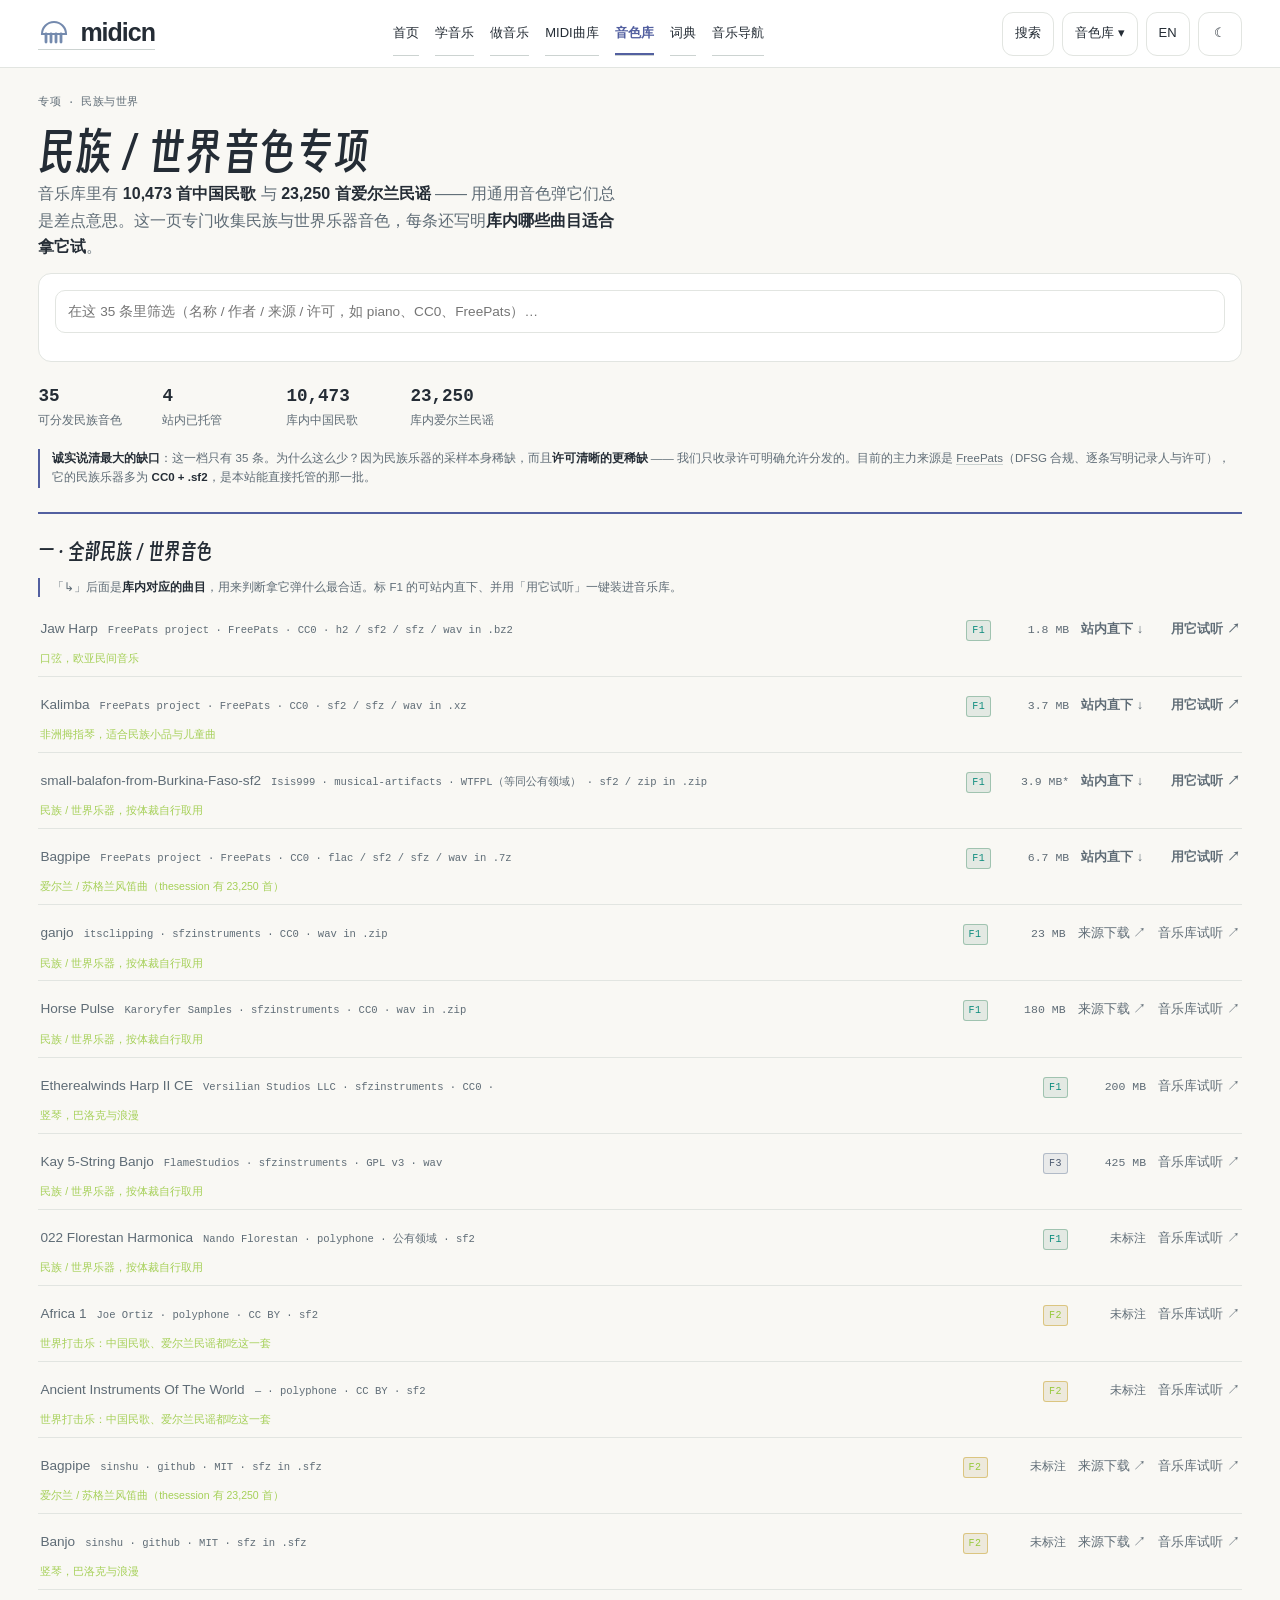
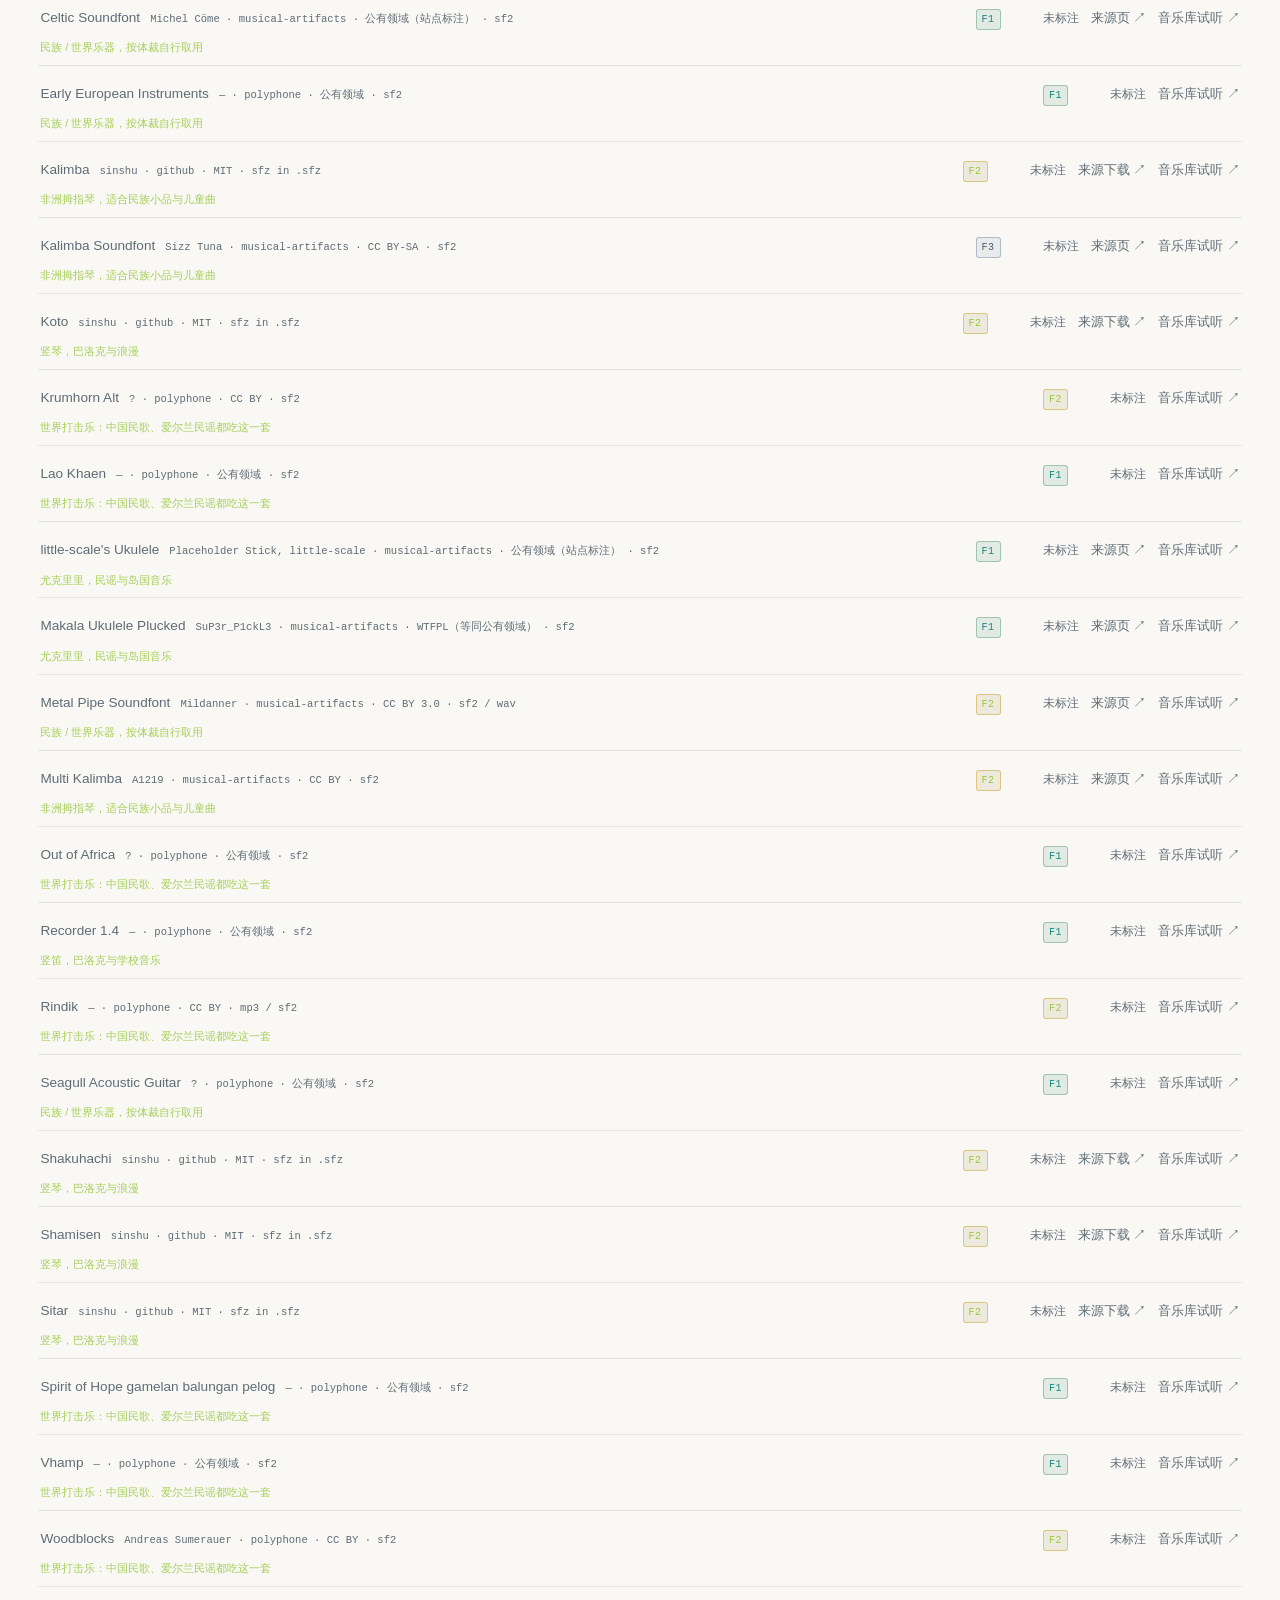
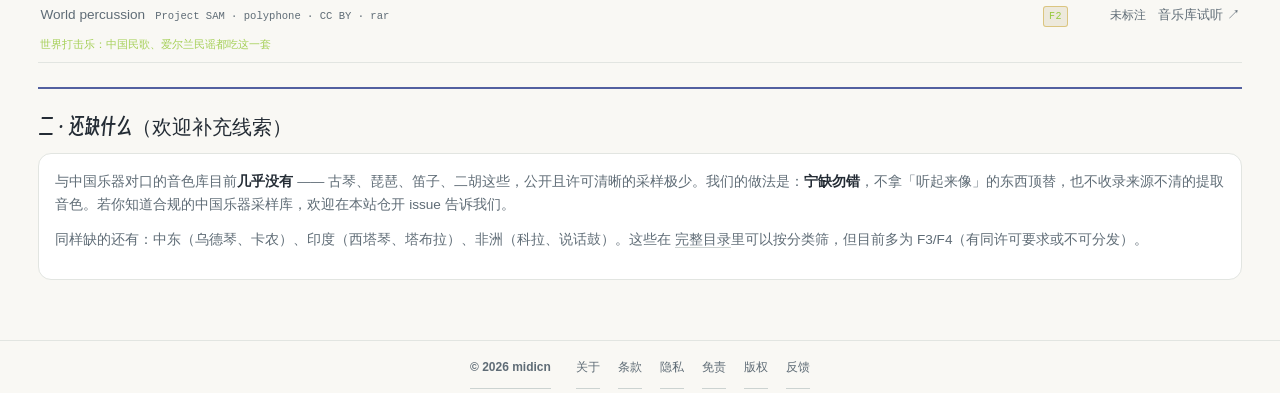
==== commit 42f968ce: "Make layouts fluid, unify MIDI naming and build AI production workbench (core 1.6.0)" ====
--- a/ethnic/index.html
+++ b/ethnic/index.html
@@ -6,13 +6,13 @@
 <meta property="og:title" content="民族 / 世界音色专项"><meta property="og:description" content="SoundFont · 民族 / 世界音色专项"><meta property="og:type" content="website"><meta property="og:url" content="https://sf.midicn.com/ethnic/"><meta property="og:site_name" content="midicn · 音色库"><meta property="og:locale" content="zh_CN"><meta property="og:image" content="https://sf.midicn.com/assets/og.png"><meta name="twitter:card" content="summary_large_image">
 <meta property="og:image:width" content="1200"><meta property="og:image:height" content="630"><meta property="og:image:alt" content="midicn · 音色库"><meta name="twitter:title" content="民族 / 世界音色专项"><meta name="twitter:description" content="SoundFont · 民族 / 世界音色专项"><meta name="twitter:image" content="https://sf.midicn.com/assets/og.png">
 <meta name="theme-color" content="#818aca"><link rel="manifest" href="../manifest.json"><link rel="apple-touch-icon" href="../assets/core/icons/icon-192.png"><link rel="icon" href="[data-uri]">
-<script>(()=>{try{const a=document.cookie.split(';').map(x=>x.trim()).filter(x=>x.startsWith('midicn-theme=')).pop();const v=a?a.split('=')[1]:localStorage.getItem('midicn-theme');if(v==='light'||v==='dark')document.documentElement.dataset.theme=v}catch{}})();</script><link rel="preload" as="font" type="font/woff2" href="../assets/fonts/p.98d747baaf.a41209d4fb04.woff2" crossorigin><style>@font-face{font-family:"Smiley Sans";src:url("../assets/fonts/p.98d747baaf.a41209d4fb04.woff2") format("woff2");font-display:swap}</style><link rel="stylesheet" href="../assets/ui/base.4ad7340feef4.css"><link rel="stylesheet" href="../assets/ui/soundfonts-ethnic.25b1c0a201fb.css"><script type="application/ld+json">{"@context":"https://schema.org","@type":"WebPage","name":"民族 / 世界音色专项","description":"SoundFont · 民族 / 世界音色专项","url":"https://sf.midicn.com/ethnic/","inLanguage":"zh"}</script></head>
+<script>(()=>{try{const a=document.cookie.split(';').map(x=>x.trim()).filter(x=>x.startsWith('midicn-theme=')).pop();const v=a?a.split('=')[1]:localStorage.getItem('midicn-theme');if(v==='light'||v==='dark')document.documentElement.dataset.theme=v}catch{}})();</script><link rel="preload" as="font" type="font/woff2" href="../assets/fonts/p.98d747baaf.a41209d4fb04.woff2" crossorigin><style>@font-face{font-family:"Smiley Sans";src:url("../assets/fonts/p.98d747baaf.a41209d4fb04.woff2") format("woff2");font-display:swap}</style><link rel="stylesheet" href="../assets/ui/base.5a788ba068d7.css"><link rel="stylesheet" href="../assets/ui/soundfonts-ethnic.25b1c0a201fb.css"><script type="application/ld+json">{"@context":"https://schema.org","@type":"WebPage","name":"民族 / 世界音色专项","description":"SoundFont · 民族 / 世界音色专项","url":"https://sf.midicn.com/ethnic/","inLanguage":"zh"}</script></head>
 <body><a class="skip-link" href="#main" data-zh="跳至正文" data-en="Skip to content">跳至正文</a>
 <header class="site-header">
 <a class="site-brand" href="https://home.midicn.com/" data-zh-href="https://home.midicn.com/" data-en-href="https://home.midicn.com/en/" aria-label="midicn"><span class="jf-stack"><svg viewBox="0 0 32 32" width="32" height="32" class="jf jf-idle" aria-hidden="true"><path d="M4 17A12 12 0 0 1 28 17Z" fill="none" stroke="var(--accent)" stroke-width="2.1"/><path d="M8 17V25.0" stroke="var(--accent)" stroke-width="2.8" stroke-linecap="round" fill="none"/><path d="M13 17V25.0" stroke="var(--accent)" stroke-width="2.8" stroke-linecap="round" fill="none"/><path d="M18 17V25.0" stroke="var(--accent)" stroke-width="2.8" stroke-linecap="round" fill="none"/><path d="M23 17V25.0" stroke="var(--accent)" stroke-width="2.8" stroke-linecap="round" fill="none"/></svg></span><b>midicn</b></a>
-<nav class="site-task-nav" data-zh-label="全站导航" data-en-label="Main navigation" aria-label="全站导航"><a href="https://home.midicn.com/" data-zh="首页" data-en="Home" data-zh-href="https://home.midicn.com/" data-en-href="https://home.midicn.com/en/">首页</a><a href="https://home.midicn.com/learn/" data-zh-href="https://home.midicn.com/learn/" data-en-href="https://home.midicn.com/en/learn/" data-zh="学音乐" data-en="Learn">学音乐</a><a href="https://home.midicn.com/make/" data-zh-href="https://home.midicn.com/make/" data-en-href="https://home.midicn.com/en/make/" data-zh="做音乐" data-en="Create">做音乐</a><a href="https://lib.midicn.com/" data-zh="MIDI 曲库" data-en="MIDI" data-zh-href="https://lib.midicn.com/" data-en-href="https://lib.midicn.com/">MIDI 曲库</a><a href="https://sf.midicn.com/" data-zh="音色库" data-en="SoundFonts" data-zh-href="https://sf.midicn.com/" data-en-href="https://sf.midicn.com/" aria-current="page">音色库</a><a href="https://gloss.midicn.com/" data-zh="词典" data-en="Glossary" data-zh-href="https://gloss.midicn.com/" data-en-href="https://gloss.midicn.com/en/">词典</a><a data-directory-group="directory" href="https://nav.midicn.com/" data-zh="音乐导航" data-en="Directory" data-zh-href="https://nav.midicn.com/" data-en-href="https://nav.midicn.com/">音乐导航</a></nav>
+<nav class="site-task-nav" data-zh-label="全站导航" data-en-label="Main navigation" aria-label="全站导航"><a href="https://home.midicn.com/" data-zh="首页" data-en="Home" data-zh-href="https://home.midicn.com/" data-en-href="https://home.midicn.com/en/">首页</a><a href="https://home.midicn.com/learn/" data-zh-href="https://home.midicn.com/learn/" data-en-href="https://home.midicn.com/en/learn/" data-zh="学音乐" data-en="Learn">学音乐</a><a href="https://home.midicn.com/make/" data-zh-href="https://home.midicn.com/make/" data-en-href="https://home.midicn.com/en/make/" data-zh="做音乐" data-en="Create">做音乐</a><a href="https://lib.midicn.com/" data-zh="MIDI曲库" data-en="MIDI" data-zh-href="https://lib.midicn.com/" data-en-href="https://lib.midicn.com/">MIDI曲库</a><a href="https://sf.midicn.com/" data-zh="音色库" data-en="SoundFonts" data-zh-href="https://sf.midicn.com/" data-en-href="https://sf.midicn.com/" aria-current="page">音色库</a><a href="https://gloss.midicn.com/" data-zh="词典" data-en="Glossary" data-zh-href="https://gloss.midicn.com/" data-en-href="https://gloss.midicn.com/en/">词典</a><a data-directory-group="directory" href="https://nav.midicn.com/" data-zh="音乐导航" data-en="Directory" data-zh-href="https://nav.midicn.com/" data-en-href="https://nav.midicn.com/">音乐导航</a></nav>
 <div class="site-actions"><a class="site-search" href="https://home.midicn.com/search/" data-zh-href="https://home.midicn.com/search/" data-en-href="https://home.midicn.com/en/search/" data-zh="搜索" data-en="Search">搜索</a>
-<div class="site-switcher"><button id="navmenu-btn" type="button" aria-expanded="false" aria-controls="navmenu-panel" data-zh="音色库 ▾" data-en="SoundFonts ▾" data-zh-label="切换分站" data-en-label="Choose a site" aria-label="切换分站">音色库 ▾</button><nav id="navmenu-panel" class="site-menu" hidden aria-label="全部分站"><a href="https://home.midicn.com/" data-zh="首页" data-en="Home" data-zh-href="https://home.midicn.com/" data-en-href="https://home.midicn.com/en/"><span class="site-dot" style="--dot:#d9795c" aria-hidden="true"></span><span data-label>首页</span></a><a href="https://nav.midicn.com/" data-zh="音乐导航" data-en="Directory" data-zh-href="https://nav.midicn.com/" data-en-href="https://nav.midicn.com/"><span class="site-dot" style="--dot:#5caaa0" aria-hidden="true"></span><span data-label>音乐导航</span></a><a href="https://ai.midicn.com/" data-zh="AI做音乐" data-en="AI Music" data-zh-href="https://ai.midicn.com/" data-en-href="https://ai.midicn.com/en/"><span class="site-dot" style="--dot:#cb7993" aria-hidden="true"></span><span data-label>AI做音乐</span></a><a href="https://prod.midicn.com/" data-zh="音频" data-en="Audio" data-zh-href="https://prod.midicn.com/" data-en-href="https://prod.midicn.com/en/"><span class="site-dot" style="--dot:#61a9b2" aria-hidden="true"></span><span data-label>音频</span></a><a href="https://hist.midicn.com/" data-zh="音乐史" data-en="Music History" data-zh-href="https://hist.midicn.com/" data-en-href="https://hist.midicn.com/en/"><span class="site-dot" style="--dot:#c49a51" aria-hidden="true"></span><span data-label>音乐史</span></a><a href="https://theo.midicn.com/" data-zh="乐理" data-en="Theory" data-zh-href="https://theo.midicn.com/" data-en-href="https://theo.midicn.com/en/"><span class="site-dot" style="--dot:#9381c6" aria-hidden="true"></span><span data-label>乐理</span></a><a href="https://inst.midicn.com/" data-zh="乐器" data-en="Instruments" data-zh-href="https://inst.midicn.com/" data-en-href="https://inst.midicn.com/en/"><span class="site-dot" style="--dot:#7b9d68" aria-hidden="true"></span><span data-label>乐器</span></a><a href="https://gloss.midicn.com/" data-zh="词典" data-en="Dictionary" data-zh-href="https://gloss.midicn.com/" data-en-href="https://gloss.midicn.com/en/"><span class="site-dot" style="--dot:#a484ae" aria-hidden="true"></span><span data-label>词典</span></a><a href="https://lib.midicn.com/" data-zh="MIDI音乐库" data-en="MIDI Library" data-zh-href="https://lib.midicn.com/" data-en-href="https://lib.midicn.com/"><span class="site-dot" style="--dot:#c28a55" aria-hidden="true"></span><span data-label>MIDI音乐库</span></a><a href="https://mid.midicn.com/" data-zh="MIDI下载" data-en="MIDI Downloads" data-zh-href="https://mid.midicn.com/" data-en-href="https://mid.midicn.com/"><span class="site-dot" style="--dot:#5ca69c" aria-hidden="true"></span><span data-label>MIDI下载</span></a><a href="https://zip.midicn.com/" data-zh="打包下载" data-en="Packs" data-zh-href="https://zip.midicn.com/" data-en-href="https://zip.midicn.com/"><span class="site-dot" style="--dot:#6995bd" aria-hidden="true"></span><span data-label>打包下载</span></a><a href="https://sf.midicn.com/" data-zh="音色库" data-en="SoundFonts" data-zh-href="https://sf.midicn.com/" data-en-href="https://sf.midicn.com/" aria-current="page"><span class="site-dot" style="--dot:#818aca" aria-hidden="true"></span><span data-label>音色库</span></a></nav></div>
+<div class="site-switcher"><button id="navmenu-btn" type="button" aria-expanded="false" aria-controls="navmenu-panel" data-zh="音色库 ▾" data-en="SoundFonts ▾" data-zh-label="切换分站" data-en-label="Choose a site" aria-label="切换分站">音色库 ▾</button><nav id="navmenu-panel" class="site-menu" hidden aria-label="全部分站"><a href="https://home.midicn.com/" data-zh="首页" data-en="Home" data-zh-href="https://home.midicn.com/" data-en-href="https://home.midicn.com/en/"><span class="site-dot" style="--dot:#d9795c" aria-hidden="true"></span><span data-label>首页</span></a><a href="https://nav.midicn.com/" data-zh="音乐导航" data-en="Directory" data-zh-href="https://nav.midicn.com/" data-en-href="https://nav.midicn.com/"><span class="site-dot" style="--dot:#5caaa0" aria-hidden="true"></span><span data-label>音乐导航</span></a><a href="https://ai.midicn.com/" data-zh="AI做音乐" data-en="AI Music" data-zh-href="https://ai.midicn.com/" data-en-href="https://ai.midicn.com/en/"><span class="site-dot" style="--dot:#cb7993" aria-hidden="true"></span><span data-label>AI做音乐</span></a><a href="https://prod.midicn.com/" data-zh="音频" data-en="Audio" data-zh-href="https://prod.midicn.com/" data-en-href="https://prod.midicn.com/en/"><span class="site-dot" style="--dot:#61a9b2" aria-hidden="true"></span><span data-label>音频</span></a><a href="https://hist.midicn.com/" data-zh="音乐史" data-en="Music History" data-zh-href="https://hist.midicn.com/" data-en-href="https://hist.midicn.com/en/"><span class="site-dot" style="--dot:#c49a51" aria-hidden="true"></span><span data-label>音乐史</span></a><a href="https://theo.midicn.com/" data-zh="乐理" data-en="Theory" data-zh-href="https://theo.midicn.com/" data-en-href="https://theo.midicn.com/en/"><span class="site-dot" style="--dot:#9381c6" aria-hidden="true"></span><span data-label>乐理</span></a><a href="https://inst.midicn.com/" data-zh="乐器" data-en="Instruments" data-zh-href="https://inst.midicn.com/" data-en-href="https://inst.midicn.com/en/"><span class="site-dot" style="--dot:#7b9d68" aria-hidden="true"></span><span data-label>乐器</span></a><a href="https://gloss.midicn.com/" data-zh="词典" data-en="Dictionary" data-zh-href="https://gloss.midicn.com/" data-en-href="https://gloss.midicn.com/en/"><span class="site-dot" style="--dot:#a484ae" aria-hidden="true"></span><span data-label>词典</span></a><a href="https://lib.midicn.com/" data-zh="MIDI曲库" data-en="MIDI Library" data-zh-href="https://lib.midicn.com/" data-en-href="https://lib.midicn.com/"><span class="site-dot" style="--dot:#c28a55" aria-hidden="true"></span><span data-label>MIDI曲库</span></a><a href="https://mid.midicn.com/" data-zh="MIDI下载" data-en="MIDI Downloads" data-zh-href="https://mid.midicn.com/" data-en-href="https://mid.midicn.com/"><span class="site-dot" style="--dot:#5ca69c" aria-hidden="true"></span><span data-label>MIDI下载</span></a><a href="https://zip.midicn.com/" data-zh="打包下载" data-en="Packs" data-zh-href="https://zip.midicn.com/" data-en-href="https://zip.midicn.com/"><span class="site-dot" style="--dot:#6995bd" aria-hidden="true"></span><span data-label>打包下载</span></a><a href="https://sf.midicn.com/" data-zh="音色库" data-en="SoundFonts" data-zh-href="https://sf.midicn.com/" data-en-href="https://sf.midicn.com/" aria-current="page"><span class="site-dot" style="--dot:#818aca" aria-hidden="true"></span><span data-label>音色库</span></a></nav></div>
 <button id="lang" type="button" data-zh-label="切换语言" data-en-label="Switch language" aria-label="切换语言">EN</button><button id="theme" type="button" aria-label="切换明暗">☾</button></div></header><main id="main" class="doc doc-catalog" tabindex="-1">
 
   <p class="meta" data-zh="专项 · 民族与世界" data-en="SPECIAL · ETHNIC &amp; WORLD">专项 · 民族与世界</p>
@@ -52,5 +52,5 @@
 
 </main><p id="midicn-status" role="status" aria-live="polite"></p>
 <nav class="site-bottom-nav" aria-label="Mobile navigation"><a href="https://home.midicn.com/" data-zh="首页" data-en="Home" data-zh-href="https://home.midicn.com/" data-en-href="https://home.midicn.com/en/">首页</a><a href="https://home.midicn.com/learn/" data-zh-href="https://home.midicn.com/learn/" data-en-href="https://home.midicn.com/en/learn/" data-zh="学习" data-en="Learn">学习</a><a href="https://home.midicn.com/make/" data-zh-href="https://home.midicn.com/make/" data-en-href="https://home.midicn.com/en/make/" data-zh="制作" data-en="Make">制作</a><a href="https://lib.midicn.com/" data-zh="MIDI库" data-en="MIDI" data-zh-href="https://lib.midicn.com/" data-en-href="https://lib.midicn.com/">MIDI库</a><a href="https://sf.midicn.com/" data-zh="音色库" data-en="Sounds" data-zh-href="https://sf.midicn.com/" data-en-href="https://sf.midicn.com/" aria-current="page">音色库</a><a href="https://nav.midicn.com/" data-zh="导航" data-en="Nav" data-zh-href="https://nav.midicn.com/" data-en-href="https://nav.midicn.com/">导航</a></nav><footer class="site-footer"><div class="footer-ad" data-footer-ad hidden><span class="footer-ad-label" data-zh="广告" data-en="Advertisement">广告</span>
-<ins class="adsbygoogle" style="display:block" data-ad-client="ca-pub-0088997035636558" data-ad-slot="1813332933" data-ad-format="auto" data-full-width-responsive="true"></ins></div><div class="footer-line" data-locale="zh"><a class="footer-brand" href="https://home.midicn.com/">© 2026 midicn</a><nav aria-label="法律声明"><a class="footer-secondary" href="https://home.midicn.com/about/">关于</a><a href="https://home.midicn.com/legal/data/terms/">条款</a><a href="https://home.midicn.com/legal/privacy/">隐私</a><a href="https://home.midicn.com/legal/data/disclaimer/">免责</a><a href="https://home.midicn.com/legal/data/copyright/">版权</a><a class="footer-feedback" data-feedback href="https://github.com/midicn/midi-library/issues" rel="noopener">反馈</a></nav></div><div class="footer-line" data-locale="en" hidden><a class="footer-brand" href="https://home.midicn.com/en/">© 2026 midicn</a><nav aria-label="Legal"><a class="footer-secondary" href="https://home.midicn.com/en/about/">About</a><a href="https://home.midicn.com/en/legal/data/terms/">Terms</a><a href="https://home.midicn.com/en/legal/privacy/">Privacy</a><a href="https://home.midicn.com/en/legal/data/disclaimer/">Notice</a><a href="https://home.midicn.com/en/legal/data/copyright/">Rights</a><a class="footer-feedback" data-feedback href="https://github.com/midicn/midi-library/issues" rel="noopener">Feedback</a></nav></div><div class="page-metadata" hidden aria-hidden="true"><p id="footNote"></p><p id="footLic"></p><p id="footLegal"></p></div><noscript><nav class="no-script-sites" aria-label="All sites"><a href="https://nav.midicn.com/" data-zh="音乐导航" data-en="Directory" data-zh-href="https://nav.midicn.com/" data-en-href="https://nav.midicn.com/">音乐导航</a><a href="https://lib.midicn.com/" data-zh="MIDI音乐库" data-en="MIDI Library" data-zh-href="https://lib.midicn.com/" data-en-href="https://lib.midicn.com/">MIDI音乐库</a><a href="https://mid.midicn.com/" data-zh="MIDI下载" data-en="MIDI Downloads" data-zh-href="https://mid.midicn.com/" data-en-href="https://mid.midicn.com/">MIDI下载</a><a href="https://zip.midicn.com/" data-zh="打包下载" data-en="Packs" data-zh-href="https://zip.midicn.com/" data-en-href="https://zip.midicn.com/">打包下载</a><a href="https://sf.midicn.com/" data-zh="音色库" data-en="SoundFonts" data-zh-href="https://sf.midicn.com/" data-en-href="https://sf.midicn.com/">音色库</a><a href="https://home.midicn.com/" data-zh="首页" data-en="Home" data-zh-href="https://home.midicn.com/" data-en-href="https://home.midicn.com/en/">首页</a><a href="https://gloss.midicn.com/" data-zh="词典" data-en="Dictionary" data-zh-href="https://gloss.midicn.com/" data-en-href="https://gloss.midicn.com/en/">词典</a><a href="https://hist.midicn.com/" data-zh="音乐史" data-en="Music History" data-zh-href="https://hist.midicn.com/" data-en-href="https://hist.midicn.com/en/">音乐史</a><a href="https://theo.midicn.com/" data-zh="乐理" data-en="Theory" data-zh-href="https://theo.midicn.com/" data-en-href="https://theo.midicn.com/en/">乐理</a><a href="https://inst.midicn.com/" data-zh="乐器" data-en="Instruments" data-zh-href="https://inst.midicn.com/" data-en-href="https://inst.midicn.com/en/">乐器</a><a href="https://prod.midicn.com/" data-zh="音频" data-en="Audio" data-zh-href="https://prod.midicn.com/" data-en-href="https://prod.midicn.com/en/">音频</a><a href="https://ai.midicn.com/" data-zh="AI做音乐" data-en="AI Music" data-zh-href="https://ai.midicn.com/" data-en-href="https://ai.midicn.com/en/">AI做音乐</a></nav></noscript></footer>
-<script type="application/json" id="midicn-config">{"site":"sf","core":"1.5.0","locale":"zh","localeMode":"inline","serviceWorker":"../sw.js","midiLocator":"../data/midi-locator.json","midiOrigins":["https://mid.midicn.com","https://zip.midicn.com","https://lib.midicn.com"],"advertising":{"enabled":true,"client":"ca-pub-0088997035636558","slot":"1813332933","host":"sf.midicn.com"}}</script><script defer src="../assets/ui/runtime.81408745fe46.js"></script><script defer src="../assets/ui/soundfonts-ethnic.f5460e124e9f.js"></script></body></html>
+<ins class="adsbygoogle" style="display:block" data-ad-client="ca-pub-0088997035636558" data-ad-slot="1813332933" data-ad-format="auto" data-full-width-responsive="true"></ins></div><div class="footer-line" data-locale="zh"><a class="footer-brand" href="https://home.midicn.com/">© 2026 midicn</a><nav aria-label="法律声明"><a class="footer-secondary" href="https://home.midicn.com/about/">关于</a><a href="https://home.midicn.com/legal/data/terms/">条款</a><a href="https://home.midicn.com/legal/privacy/">隐私</a><a href="https://home.midicn.com/legal/data/disclaimer/">免责</a><a href="https://home.midicn.com/legal/data/copyright/">版权</a><a class="footer-feedback" data-feedback href="https://github.com/midicn/midi-library/issues" rel="noopener">反馈</a></nav></div><div class="footer-line" data-locale="en" hidden><a class="footer-brand" href="https://home.midicn.com/en/">© 2026 midicn</a><nav aria-label="Legal"><a class="footer-secondary" href="https://home.midicn.com/en/about/">About</a><a href="https://home.midicn.com/en/legal/data/terms/">Terms</a><a href="https://home.midicn.com/en/legal/privacy/">Privacy</a><a href="https://home.midicn.com/en/legal/data/disclaimer/">Notice</a><a href="https://home.midicn.com/en/legal/data/copyright/">Rights</a><a class="footer-feedback" data-feedback href="https://github.com/midicn/midi-library/issues" rel="noopener">Feedback</a></nav></div><div class="page-metadata" hidden aria-hidden="true"><p id="footNote"></p><p id="footLic"></p><p id="footLegal"></p></div><noscript><nav class="no-script-sites" aria-label="All sites"><a href="https://nav.midicn.com/" data-zh="音乐导航" data-en="Directory" data-zh-href="https://nav.midicn.com/" data-en-href="https://nav.midicn.com/">音乐导航</a><a href="https://lib.midicn.com/" data-zh="MIDI曲库" data-en="MIDI Library" data-zh-href="https://lib.midicn.com/" data-en-href="https://lib.midicn.com/">MIDI曲库</a><a href="https://mid.midicn.com/" data-zh="MIDI下载" data-en="MIDI Downloads" data-zh-href="https://mid.midicn.com/" data-en-href="https://mid.midicn.com/">MIDI下载</a><a href="https://zip.midicn.com/" data-zh="打包下载" data-en="Packs" data-zh-href="https://zip.midicn.com/" data-en-href="https://zip.midicn.com/">打包下载</a><a href="https://sf.midicn.com/" data-zh="音色库" data-en="SoundFonts" data-zh-href="https://sf.midicn.com/" data-en-href="https://sf.midicn.com/">音色库</a><a href="https://home.midicn.com/" data-zh="首页" data-en="Home" data-zh-href="https://home.midicn.com/" data-en-href="https://home.midicn.com/en/">首页</a><a href="https://gloss.midicn.com/" data-zh="词典" data-en="Dictionary" data-zh-href="https://gloss.midicn.com/" data-en-href="https://gloss.midicn.com/en/">词典</a><a href="https://hist.midicn.com/" data-zh="音乐史" data-en="Music History" data-zh-href="https://hist.midicn.com/" data-en-href="https://hist.midicn.com/en/">音乐史</a><a href="https://theo.midicn.com/" data-zh="乐理" data-en="Theory" data-zh-href="https://theo.midicn.com/" data-en-href="https://theo.midicn.com/en/">乐理</a><a href="https://inst.midicn.com/" data-zh="乐器" data-en="Instruments" data-zh-href="https://inst.midicn.com/" data-en-href="https://inst.midicn.com/en/">乐器</a><a href="https://prod.midicn.com/" data-zh="音频" data-en="Audio" data-zh-href="https://prod.midicn.com/" data-en-href="https://prod.midicn.com/en/">音频</a><a href="https://ai.midicn.com/" data-zh="AI做音乐" data-en="AI Music" data-zh-href="https://ai.midicn.com/" data-en-href="https://ai.midicn.com/en/">AI做音乐</a></nav></noscript></footer>
+<script type="application/json" id="midicn-config">{"site":"sf","core":"1.6.0","locale":"zh","localeMode":"inline","serviceWorker":"../sw.js","midiLocator":"../data/midi-locator.json","midiOrigins":["https://mid.midicn.com","https://zip.midicn.com","https://lib.midicn.com"],"advertising":{"enabled":true,"client":"ca-pub-0088997035636558","slot":"1813332933","host":"sf.midicn.com"}}</script><script defer src="../assets/ui/runtime.e2eae50bcbbd.js"></script><script defer src="../assets/ui/soundfonts-ethnic.f5460e124e9f.js"></script></body></html>
--- a/assets/ui/base.5a788ba068d7.css
+++ b/assets/ui/base.5a788ba068d7.css
@@ -0,0 +1 @@
+@layer reset,tokens,base,components,layouts,utilities;@layer base{:root{color-scheme:light dark;--ink:#0B0B0C;--ink:light-dark(#F7F4EE,#0B0B0C);--ink-2:#111113;--ink-2:light-dark(#FFFFFF,#111113);--ink-3:#17171A;--ink-3:light-dark(#F1EDE5,#17171A);--ink-4:#0E0E10;--ink-4:light-dark(#FAF8F4,#0E0E10);--rule:#242427;--rule:light-dark(#D9D3C7,#242427);--rule-2:#343439;--rule-2:light-dark(#BDB5A5,#343439);--paper:#F2EEE6;--paper:light-dark(#16161A,#F2EEE6);--paper-2:#A9A49B;--paper-2:light-dark(#5A564E,#A9A49B);--paper-3:#6E6A64;--paper-3:light-dark(#6E6A64,#807B72);--vermilion:#CE4A32;--vermilion:light-dark(#A93A24,#CE4A32);--gold:#C9A227;--gold:light-dark(#8A6F10,#C9A227);--jade:#5E9E7E;--jade:light-dark(#2F6B50,#5E9E7E);--slate:#7A8AA3;--slate:light-dark(#4C5A70,#7A8AA3);--ok:light-dark(#1B7A4C,#58D48A);--study:light-dark(#1F5FA8,#5A9BD8);--doubt:light-dark(#9A6213,#E8A33D);--warn:light-dark(#C0452A,#FF7A5C);--stop:light-dark(#B32E2E,#E45A5A);--vermilion-soft:rgba(206,74,50,.14);--vermilion-soft:light-dark(rgba(169,58,36,.1),rgba(206,74,50,.14));--vermilion-line:rgba(206,74,50,.45);--vermilion-line:light-dark(rgba(169,58,36,.4),rgba(206,74,50,.45));--gold-soft:rgba(201,162,39,.14);--gold-soft:light-dark(rgba(138,111,16,.1),rgba(201,162,39,.14));--jade-soft:rgba(94,158,126,.14);--jade-soft:light-dark(rgba(47,107,80,.1),rgba(94,158,126,.14));--accent-h:18;--accent-c:.16;--accent:oklch(.58 var(--accent-c) var(--accent-h));--accent:light-dark(oklch(.58 var(--accent-c,.16) var(--accent-h)),oklch(.8 var(--accent-c,.15) var(--accent-h)));--accent-soft:oklch(.58 var(--accent-c,.16) var(--accent-h) / .14);--accent-soft:light-dark(oklch(.58 var(--accent-c,.16) var(--accent-h) / .12),oklch(.8 var(--accent-c,.15) var(--accent-h) / .16));--on-accent:light-dark(#FFF8F4,#1A0A06);--n0:light-dark(#FBF8F1,#08080B);--n1:light-dark(#FFFFFF,#12121A);--n2:light-dark(#F4F0E6,#1A1A25);--n3:light-dark(#E4DECF,#242432);--n4:light-dark(#CFC7B2,#32323F);--n5:light-dark(#B3AA93,#4A4A5A);--n6:light-dark(#8F8875,#6C6C80);--n7:light-dark(#6E6857,#8E8EA3);--n8:light-dark(#524D3F,#B4B4C6);--n9:light-dark(#38342A,#D6D6E2);--n10:light-dark(#211E17,#EFEFE8);--n11:light-dark(#12100B,#F7F6F1);--serif:"Songti SC","Source Han Serif SC","Noto Serif SC",Georgia,"Times New Roman",serif;--sans:-apple-system,BlinkMacSystemFont,"Segoe UI","PingFang SC","Hiragino Sans GB","Microsoft YaHei",Roboto,sans-serif;--mono:ui-monospace,SFMono-Regular,"SF Mono",Menlo,Consolas,monospace;--fs-10:clamp(10px,.62rem,11px);--fs-11:clamp(10.5px,.66rem,11.5px);--fs-12:clamp(11.5px,.72rem,12.5px);--fs-13:clamp(12.5px,.79rem,13.5px);--fs-14:clamp(13.5px,.85rem,14.5px);--fs-16:clamp(15px,.95rem,16.5px);--fs-20:clamp(17px,1.1rem,20px);--fs-26:clamp(20px,1.6vw,26px);--fs-34:clamp(24px,2.6vw,34px);--fs-38:clamp(28px,3.2vw,38px);--fs-46:clamp(28px,4vw,46px);--lh-tight:1.2;--lh-body:1.68;--s1:4px;--s2:8px;--s3:12px;--s4:16px;--s5:24px;--s6:32px;--s7:48px;--s8:64px;--r-1:8px;--r-2:16px;--r-3:26px;--r-full:999px;--r:var(--r-1);--r-lg:var(--r-2);--shadow-1:0 1px 0 light-dark(rgba(90,70,30,.1),rgba(0,0,0,.35)),0 10px 24px -16px oklch(.6 .1 var(--accent-h) / .45);--shadow-2:0 2px 0 light-dark(rgba(90,70,30,.08),rgba(0,0,0,.3)),0 20px 44px -22px oklch(.6 .12 var(--accent-h) / .55);--wrap:min(92vw,1560px);--wrap-wide:var(--wrap);--wrap-read:var(--wrap);--gutter:clamp(var(--s4),2.5vw,var(--s6));--z-hdr:20;--z-play:30;--z-pop:40;--hdr:56px;--play:68px;--tap:44px;--sa-t:env(safe-area-inset-top,0px);--sa-b:env(safe-area-inset-bottom,0px);--sa-l:env(safe-area-inset-left,0px);--sa-r:env(safe-area-inset-right,0px);--t:.15s linear}:root[data-theme=light]{color-scheme:light}:root[data-theme=dark]{color-scheme:dark}@media(prefers-reduced-motion:reduce){:root{--t:.01s}}.jf-t1{stroke:var(--jf-1)}.jf-t2{stroke:var(--jf-2)}.jf-t3{stroke:var(--jf-3)}.jf-t4{stroke:var(--jf-4)}.jf-w1{stroke:var(--jf-1)}.jf-w4{stroke:var(--jf-4)}.jf-dome{fill:var(--jf-dome)}.jf-dome-n{fill:color-mix(in oklab,var(--jf-dome) 22%,var(--n6))}.jf-dome-d{fill:color-mix(in oklab,var(--jf-dome) 12%,var(--n4))}.jf-mute{stroke:color-mix(in oklab,var(--jf-dome) 45%,var(--n6))}.jf-n{stroke:var(--n6)}.jf-n4{stroke:var(--n4)}.jf-doubt{stroke:var(--doubt)}.jf-dim{stroke:var(--jf-dome);stroke-opacity:.55}.jf-stack{display:inline-flex;position:relative;line-height:0;flex:none}.jf-stack .jf{display:none}.jf-stack .jf-idle{display:block}.jf-stack .jf-playing,.jf-stack .jf-loading,.jf-stack .jf-done,.jf-stack .jf-hint{position:absolute;top:0;left:0}:root[data-jf=playing] .jf-stack .jf-idle{visibility:hidden}:root[data-jf=playing] .jf-stack .jf-playing{display:block}:root[data-jf=loading] .jf-stack .jf-idle{visibility:hidden}:root[data-jf=loading] .jf-stack .jf-loading{display:block}:root[data-jf=hint] .jf-stack .jf-idle{visibility:hidden}:root[data-jf=hint] .jf-stack .jf-hint{display:block}:root[data-jf=done] .jf-stack .jf-idle{visibility:hidden}:root[data-jf=done] .jf-stack .jf-done{display:block}@media(prefers-reduced-motion:no-preference){:root[data-jf=playing] .jf-stack .jf-playing path:nth-of-type(odd){animation:jf-swim 1.6s ease-in-out infinite alternate}@keyframes jf-swim{0%{transform:translateY(-.6px)}to{transform:translateY(.6px)}}}*{box-sizing:border-box;margin:0;padding:0}html{-webkit-text-size-adjust:100%;scroll-behavior:smooth}body{background:var(--ink);color:var(--paper);font-family:var(--sans);font-size:var(--fs-14);line-height:var(--lh-body);-webkit-font-smoothing:antialiased;overflow-x:visible}a{color:inherit;text-decoration:none;border-bottom:1px solid var(--rule-2);transition:border-color var(--t),color var(--t)}a:hover{border-bottom-color:var(--vermilion);color:var(--vermilion)}button,input,select{font:inherit;color:inherit}button{background:none;border:0;cursor:pointer}:focus-visible{outline:2px solid var(--vermilion);outline-offset:2px}img,svg{display:block;max-width:100%}::selection{background:var(--vermilion);color:#fff}code,kbd{font-family:var(--mono);font-size:.9em;background:var(--ink-4);border:1px solid var(--rule);padding:.05em .3em}pre{background:var(--ink-4);border:1px solid var(--rule);padding:var(--s4);overflow-x:auto;font-family:var(--mono);font-size:var(--fs-12);line-height:1.8;margin:var(--s3) 0 var(--s5)}pre code{background:none;border:0;padding:0}h1,h2,h3{font-family:var(--serif);font-weight:600;letter-spacing:.01em;line-height:var(--lh-tight)}h1{font-size:var(--fs-34)}h2{font-size:var(--fs-26)}h3{font-size:var(--fs-16);font-family:var(--sans);font-weight:650;letter-spacing:0}p{color:var(--paper-2);margin-bottom:var(--s3)}strong,b{color:var(--paper);font-weight:650}.lede{font-family:var(--serif);font-size:var(--fs-16);line-height:1.78;color:var(--paper);max-width:100%}.lede em{font-style:normal;color:var(--vermilion)}.meta{font-family:var(--mono);font-size:var(--fs-11);color:var(--paper-3);letter-spacing:.04em}.num{font-family:var(--mono);font-variant-numeric:tabular-nums}.stitle{display:flex;align-items:baseline;gap:var(--s3);flex-wrap:wrap;padding-top:var(--s2);border-top:2px solid var(--vermilion);margin:var(--s5) 0 var(--s3)}.stitle h2{margin:0}.stitle .spacer{margin-left:auto}h1,h2,h3{text-wrap:balance}p,.lede{text-wrap:pretty}.lede{max-width:100%}.nav a,.btn,.axis,.langbtn,.dlchip,.dlmore,.tag,.lic{white-space:nowrap}.nav{flex-wrap:wrap;row-gap:var(--s2)}@media(max-width:1023px){.hbar{flex-wrap:wrap;height:auto;min-height:52px;padding-top:var(--s2);padding-bottom:var(--s2);row-gap:var(--s2)}.nav{margin-left:0;width:100%;order:9;gap:var(--s4)}}.wrap{width:100%;max-width:var(--wrap);margin:0 auto;padding:0 var(--gutter)}.wrap-read{max-width:var(--wrap-read)}body>header{position:sticky;top:0;z-index:var(--z-hdr);background:var(--ink);border-bottom:1px solid var(--rule)}.hbar{max-width:var(--wrap);margin:0 auto;height:var(--hdr);padding:0 var(--gutter);display:flex;align-items:center;gap:var(--s5)}.brand{display:flex;align-items:center;gap:var(--s2);border:0;flex:none}.brand svg{width:22px;height:22px;flex:none}.brand .jf-404 svg{width:32px;height:32px}.brand b{font-family:var(--serif);font-size:var(--fs-16);font-weight:600}.brand i{font-family:var(--mono);font-size:var(--fs-11);font-style:normal;color:var(--paper-3);margin-left:2px}.nav{display:flex;gap:var(--s5);font-size:var(--fs-13);margin-left:auto;flex-wrap:wrap}.nav a{border-bottom:1px solid transparent;padding-bottom:2px;color:var(--paper-2)}.nav a:hover{color:var(--paper);border-bottom-color:var(--rule-2)}.nav a.on{color:var(--paper);border-bottom-color:var(--vermilion)}.iconbtn{width:34px;height:34px;border:1px solid var(--rule);color:var(--paper-2);display:grid;place-items:center;transition:var(--t);flex:none}.iconbtn:hover{border-color:var(--vermilion);color:var(--vermilion)}.iconbtn svg{width:15px;height:15px;fill:currentColor}.langbtn{width:auto;padding:0 var(--s3);font-family:var(--mono);font-size:var(--fs-11)}#theme svg{fill:none;stroke:currentColor}#theme .i-sun{display:none}#theme .i-moon{display:block}@media(prefers-color-scheme:dark){:root:not([data-theme=light]) #theme .i-sun{display:block}:root:not([data-theme=light]) #theme .i-moon{display:none}}:root[data-theme=dark] #theme .i-sun{display:block}:root[data-theme=dark] #theme .i-moon{display:none}:root[data-theme=light] #theme .i-sun{display:none}:root[data-theme=light] #theme .i-moon{display:block}.kb-tabicons{position:absolute;width:0;height:0;overflow:hidden}.panel{border:1px solid var(--rule);background:var(--ink-2)}.panel-hd{display:flex;align-items:center;gap:var(--s3);padding:var(--s3) var(--s4);border-bottom:1px solid var(--rule);font-family:var(--serif);font-size:var(--fs-14)}.panel-bd{padding:var(--s3) var(--s4)}.tile{border:1px solid var(--rule);background:var(--ink-2);padding:var(--s3);transition:border-color var(--t),background var(--t);display:block}.tile:hover{border-color:var(--rule-2);background:var(--ink-3);border-bottom-color:var(--rule-2)}.tile.is-on{border-color:var(--vermilion);background:var(--vermilion-soft)}.dl{display:grid;grid-template-columns:auto minmax(0,1fr);gap:var(--s2) var(--s4);font-size:var(--fs-13)}.dl dt{color:var(--paper-3);white-space:nowrap;font-family:var(--mono);font-size:var(--fs-11);padding-top:2px}.dl dd{margin:0;color:var(--paper);word-break:break-word}table{width:100%;border-collapse:collapse;font-size:var(--fs-13)}th,td{text-align:left;padding:var(--s3);border-bottom:1px solid var(--rule);vertical-align:top}th{font-family:var(--mono);font-size:var(--fs-11);color:var(--paper-3);letter-spacing:.06em;font-weight:500;border-bottom-color:var(--rule-2);white-space:nowrap}td b{font-weight:600}.tw{width:100%;overflow-x:auto;-webkit-overflow-scrolling:touch}.lic{display:inline-flex;align-items:center;gap:var(--s2);font-family:var(--mono);font-size:var(--fs-11);white-space:nowrap;border:1px solid currentColor;padding:1px var(--s2);color:var(--paper-3)}.lic:before{content:"";width:6px;height:6px;background:currentColor;flex:none}.lic.c1{color:var(--jade)}.lic.c2{color:var(--gold)}.lic.c3{color:var(--slate)}.lic.no{color:var(--vermilion)}.lic.plain{border-color:var(--rule);color:var(--paper-3)}.btn{display:inline-flex;align-items:center;justify-content:center;gap:var(--s2);min-height:44px;padding:0 var(--s4);border:1px solid var(--rule-2);background:none;color:var(--paper);font-size:var(--fs-13);transition:var(--t)}.btn:hover{border-color:var(--vermilion);color:var(--vermilion)}.btn.primary{background:var(--vermilion);border-color:var(--vermilion);color:#fff}.btn.primary:hover{filter:brightness(1.08);color:#fff}.btn.ghost{border-color:transparent;color:var(--paper-2);padding:0 var(--s3)}.btn.ghost:hover{border-color:var(--rule);color:var(--paper)}.btn svg{width:14px;height:14px;fill:currentColor}.sig{display:flex;align-items:flex-end;gap:1px;height:24px}.sig i{flex:1;background:var(--rule-2);transition:background var(--t)}.tile:hover .sig i{background:var(--vermilion)}footer{margin-top:var(--s6);border-top:1px solid var(--rule);padding:var(--s4) 0 calc(var(--s4) + var(--sa-b))}.fnote{margin-top:var(--s6);padding-top:var(--s4);border-top:1px solid var(--rule);font-size:var(--fs-11);color:var(--paper-3);line-height:1.9}.fbar{display:flex;align-items:center;gap:var(--s2) var(--s4);flex-wrap:wrap;font-size:var(--fs-12);color:var(--paper-3)}.fbar b{font-family:var(--serif);font-size:var(--fs-13);color:var(--paper);font-weight:600}.fnav{display:flex;gap:var(--s3) var(--s4);flex-wrap:wrap}.fnav a{font-size:var(--fs-12);color:var(--paper-2);border-bottom:0}.fnav a:hover{color:var(--vermilion)}.flic{margin-left:auto;font-family:var(--mono);font-size:var(--fs-11);color:var(--paper-3)}.fnote{margin-top:var(--s3);padding-top:var(--s3);border-top:1px solid var(--rule);display:flex;gap:var(--s2) var(--s5);flex-wrap:wrap;justify-content:space-between;font-family:var(--mono);font-size:var(--fs-11);color:var(--paper-3)}.fnote a{color:var(--paper-3);border-bottom:0}.fnote a:hover{color:var(--vermilion)}.pkgs{display:grid;grid-template-columns:repeat(auto-fill,minmax(268px,1fr));gap:var(--s3)}.pkg{border:1px solid var(--rule);background:var(--ink-2);padding:var(--s4);display:flex;flex-direction:column;gap:var(--s2)}.pkg:hover{border-color:var(--rule-2)}.pkg .pn{font-family:var(--serif);font-size:var(--fs-16)}.pkg .pm{font-family:var(--mono);font-size:var(--fs-11);color:var(--paper-3)}.pkg .pd{font-size:var(--fs-12);color:var(--paper-2);line-height:1.7;flex:1}.pkg .dlbtn{align-self:flex-start;min-height:34px;padding:0 var(--s3);background:var(--vermilion);color:#fff;display:inline-flex;align-items:center;gap:var(--s2);font-size:var(--fs-12);border:0}.pkg .dlbtn:hover{filter:brightness(1.08);color:#fff}.pkg .dlbtn svg{width:13px;height:13px;fill:currentColor}.steps{counter-reset:s;list-style:none}.steps li{counter-increment:s;position:relative;padding-left:var(--s6);margin-bottom:var(--s3);font-size:var(--fs-13);color:var(--paper-2)}.steps li:before{content:counter(s,decimal-leading-zero);position:absolute;left:0;top:.1em;font-family:var(--mono);font-size:var(--fs-11);color:var(--vermilion)}.note{font-size:var(--fs-12);color:var(--paper-3);border-left:2px solid var(--vermilion);padding-left:var(--s3);margin:var(--s3) 0}main.doc.wide{max-width:var(--wrap)}main.doc{width:100%;max-width:var(--wrap);margin:0 auto;padding:var(--s5) var(--gutter) var(--s6)}main.doc h2{margin-top:var(--s4)}main.doc h3{margin-top:var(--s3)}main.doc ul,main.doc ol{margin:var(--s2) 0 var(--s3) var(--s5);color:var(--paper-2)}main.doc li{margin-bottom:var(--s2)}@media(max-width:640px){.hbar{height:52px;gap:var(--s3)}.nav{gap:var(--s3);font-size:var(--fs-12)}.hbar>.brand{min-height:44px}.hbar .kb-lang,.hbar .iconbtn{min-width:44px;min-height:44px}.hbar .kb-lang{display:inline-flex;align-items:center;justify-content:center}h1{font-size:var(--fs-26)}.pkgs{grid-template-columns:1fr}table{font-size:var(--fs-12)}th,td{padding:var(--s2)}}.morebtn{display:inline-flex;align-items:center;justify-content:center;gap:var(--s2);min-height:44px;padding:var(--s2) var(--s5);border:1px solid var(--rule-2);background:none;color:var(--paper);font-size:var(--fs-13);transition:var(--t);max-width:100%;white-space:normal;text-align:center;line-height:1.4}.morebtn:hover{border-color:var(--vermilion);color:var(--vermilion)}@media(max-width:640px){.morebtn{width:100%}}.morewrap{display:flex;justify-content:center;margin:var(--s5) 0}}@layer components{.kb-switch{display:flex;flex-wrap:wrap;gap:2px 4px;align-items:center;margin:0;padding:0;list-style:none;min-width:0}.kb-switch a{display:inline-block;padding:.28em .52em;font-size:var(--fs-12);line-height:1.35;border-radius:2px;text-decoration:none;white-space:nowrap;opacity:.62;transition:opacity .15s,background-color .15s}.kb-switch a:hover{opacity:1;background:color-mix(in srgb,currentColor 12%,transparent)}.kb-switch a[aria-current=page]{opacity:1;font-weight:500;box-shadow:inset 0 -2px 0 var(--accent, currentColor)}.kb-switch .kb-switch-sep{opacity:.22;padding:0 .15em;user-select:none}@media(max-width:1023px){.kb-switch{flex:1 1 100%;order:9;padding-top:var(--s1)}.kb-lang{margin-left:auto}}@media(max-width:640px){.kb-switch{gap:1px 2px}.kb-switch a{font-size:var(--fs-11);padding:.24em .38em;letter-spacing:0}.kb-switch .kb-switch-sep{padding:0 .05em}}.kb-lang{flex:0 0 auto;margin-left:var(--s3);padding:.26em .62em;font-size:var(--fs-12);line-height:1.4;border:1px solid var(--rule-2);border-radius:var(--r);text-decoration:none;opacity:.8;white-space:nowrap;transition:border-color var(--t),opacity var(--t)}.kb-lang:hover{border-color:var(--accent);opacity:1;text-decoration:none}.kb-suffix{opacity:.6;font-weight:400}.kb-suffix:before{content:"\b7";margin:0 .38em;opacity:.5}:root{--jf-1:#FF7C9E;--jf-2:#FF8B6E;--jf-3:#FFAE55;--jf-4:#FFD24E;--jf-dome:#FF8B6E }:root[data-site=home]{--jf-1:light-dark(#F34875,#FF7C9E);--jf-2:light-dark(#F1522B,#FF8B6E);--jf-3:light-dark(#CD710D,#FFAE55);--jf-4:light-dark(#AB830B,#FFD24E);--jf-dome:light-dark(#F1522B,#FF8B6E) }:root[data-site=hist]{--jf-1:light-dark(#B87D0C,#FFC24E);--jf-2:light-dark(#A2861C,#EBCB4E);--jf-3:light-dark(#7C912B,#BBD754);--jf-4:light-dark(#58982D,#8FD95E);--jf-dome:light-dark(#A2861C,#EBCB4E) }:root[data-site=theo]{--jf-1:light-dark(#494AF3,#8B8CFF);--jf-2:light-dark(#2B8CE3,#6FB6F5);--jf-3:light-dark(#2B8CE3,#6FB6F5);--jf-4:light-dark(#494AF3,#8B8CFF);--jf-dome:light-dark(#496FF3,#7E9BFF) }:root[data-site=inst]{--jf-1:light-dark(#69962B,#A6DB5E);--jf-2:light-dark(#319C4F,#6BD98A);--jf-3:light-dark(#29997D,#46D9B4);--jf-4:light-dark(#2996A0,#4CD0DC);--jf-dome:light-dark(#319C4F,#6BD98A) }:root[data-site=prod]{--jf-1:light-dark(#2A9A73,#4ED9A8);--jf-2:light-dark(#2796A6,#4CCDE0);--jf-3:light-dark(#338CE0,#5AA8F0);--jf-4:light-dark(#4960F3,#7A8CFF);--jf-dome:light-dark(#2796A6,#4CCDE0) }:root[data-site=gloss]{--jf-1:light-dark(#7E55E7,#9D7BF5);--jf-2:light-dark(#A05CE0,#B579EE);--jf-3:light-dark(#B762DB,#C778E8);--jf-4:light-dark(#D05AC8,#E074D8);--jf-dome:light-dark(#B762DB,#C778E8) }:root[data-site=ai]{--jf-1:light-dark(#DF51B5,#EE6FC8);--jf-2:light-dark(#F34489,#FF6FA8);--jf-3:light-dark(#F34949,#FF7C7C);--jf-4:light-dark(#DB680E,#FFA45C);--jf-dome:light-dark(#F34489,#FF6FA8) }:root[data-site=lib],:root[data-site=mid],:root[data-site=zip],:root[data-site=sf]{--jf-1:light-dark(#748AAE,#7C93B8);--jf-2:light-dark(#748AAE,#7C93B8);--jf-3:light-dark(#748AAE,#7C93B8);--jf-4:light-dark(#748AAE,#7C93B8);--jf-dome:light-dark(#748AAE,#7C93B8) }:root[data-site]{--accent:var(--jf-dome) }.kb-crumbs{display:flex;flex-wrap:wrap;align-items:center;gap:.3em;font-size:var(--fs-12);opacity:.7;margin:0 0 1.1rem}.kb-crumbs a{text-decoration:none;opacity:.85}.kb-crumbs a:hover{opacity:1;text-decoration:underline}.kb-crumbs .sep{opacity:.35}@media(min-width:1920px){:root{--wrap:min(92vw,1840px) }}@media(min-width:2560px){:root{--wrap:min(88vw,2120px) }}@supports (padding: max(0px)){.hbar{padding-top:var(--sa-t);padding-left:max(var(--gutter),var(--sa-l));padding-right:max(var(--gutter),var(--sa-r))}main.doc{padding-left:max(var(--gutter),var(--sa-l));padding-right:max(var(--gutter),var(--sa-r))}.footwrap{padding-left:max(var(--gutter),var(--sa-l));padding-right:max(var(--gutter),var(--sa-r));padding-bottom:calc(var(--s4) + var(--sa-b) + env(safe-area-inset-bottom,0px))}}header{transition:transform .22s ease}header.is-hidden{transform:translateY(-100%)}@media(min-width:1024px){header.is-hidden{transform:none}}@media(prefers-reduced-motion:reduce){header{transition:none}}a,button,summary,[role=button]{-webkit-tap-highlight-color:transparent;touch-action:manipulation}.kb-switch a:active{opacity:1;background:color-mix(in srgb,currentColor 18%,transparent)}.kb-lang:active{border-color:var(--accent);opacity:1}summary:active{opacity:.75}footer.foot{padding:0}.footwrap{width:100%;max-width:var(--wrap);margin:0 auto;padding:var(--s4) var(--gutter) calc(var(--s4) + var(--sa-b))}.footline{display:flex;flex-wrap:wrap;align-items:center;padding-bottom:var(--s3);margin-bottom:var(--s3);border-bottom:1px solid var(--rule)}.footnote{margin:0;font-size:var(--fs-12);line-height:1.9;color:var(--paper-3);max-width:96ch}.footnote a{color:var(--paper-2);border-bottom:1px solid var(--rule-2)}.footnote a:hover{color:var(--accent)}.footmeta{margin:var(--s3) 0 0;display:flex;flex-wrap:wrap;align-items:baseline;gap:.2em var(--s3);font-size:var(--fs-11);color:var(--paper-3)}.footlinks{display:inline-flex;flex-wrap:wrap;gap:.2em var(--s3)}.footlinks a{color:var(--paper-3);border-bottom:0}.footlinks a:hover{color:var(--accent)}.footcore{font-family:var(--mono);opacity:.72}.footcore:before{content:"\b7";margin-right:.45em;opacity:.6}.kb-toc{font-size:var(--fs-13);border-left:1px solid var(--rule);padding-left:.85rem}.kb-toc a{display:block;padding:.18em 0;text-decoration:none;opacity:.7}.kb-toc a:hover{opacity:1}:root[data-theme=light] .kb-toc{border-left-color:var(--rule)}.kb-tabs{display:none}@media(max-width:640px){:root{--tabs-h:calc(56px + var(--sa-b)) }.kb-switch{display:none}.kb-tabs{display:grid;grid-template-columns:repeat(8,1fr);gap:1px;position:fixed;left:0;right:0;bottom:0;z-index:var(--z-hdr);padding:6px 2px calc(6px + var(--sa-b));background:var(--ink-2);border-top:1px solid var(--rule)}.kb-tabs>a,.kb-tabs summary{display:grid;place-items:center;gap:1px;min-height:var(--tap);border-radius:var(--r-1);font-size:9.5px;line-height:1.1;text-decoration:none;color:var(--paper-2);background:none;border:0;cursor:pointer;font-family:inherit;letter-spacing:0;padding:3px 0}.kb-tabs>a svg{width:16px;height:16px;display:block;flex:none}.kb-tabs>a:hover,.kb-tabs summary:hover{color:var(--paper)}.kb-tabs>a[aria-current=page]{color:var(--accent);font-weight:650}.kb-tabs-more{position:relative}.kb-tabs-more[open]>summary{background:color-mix(in srgb,currentColor 12%,transparent);color:var(--paper)}.kb-tabs-sheet{position:absolute;bottom:calc(100% + var(--s2));left:0;right:0;background:var(--ink-2);border:1px solid var(--rule);border-radius:var(--r-2);padding:var(--s2);display:grid;grid-template-columns:1fr 1fr;gap:2px;max-height:min(56vh,420px);overflow:auto;box-shadow:0 -12px 32px -18px #0009}.kb-tabs-sheet a{display:grid;place-items:center;min-height:var(--tap);border-radius:var(--r-1);font-size:var(--fs-12);color:var(--paper-2);text-decoration:none}.kb-tabs-sheet a:hover{background:color-mix(in srgb,currentColor 12%,transparent);color:var(--paper)}.kb-tabs-sheet a[aria-current=page]{color:var(--accent);font-weight:650}main{padding-bottom:calc(var(--s6) + var(--tabs-h))}}@media(prefers-reduced-motion:reduce){.kb-tabs,.kb-tabs-sheet{transition:none}}}@layer components{html[data-design=v6]{--ink:light-dark(#FFF5E4,#1B1317);--ink-2:light-dark(#FFFCF4,#261A1F);--ink-3:light-dark(#FFE9C9,#33222A);--ink-4:light-dark(#FFF9EE,#2B1D23);--paper:light-dark(#241B17,#FFF3E6);--paper-2:light-dark(#5C4B3F,#C6B3A6);--paper-3:light-dark(#6F5B4A,#A9958A);--rule:light-dark(#D8C7AE,#4A383F);--rule-2:light-dark(#C3AE90,#5C454D);--v6-line:light-dark(#241B17,#FFF3E6);--v6-accent:var(--jf-1,var(--vermilion));--v6-accent-2:var(--jf-3,var(--gold));--v6-display:"Smiley Sans","Songti SC",serif;--v6-r:20px;--v6-shadow:0 5px 0 light-dark(rgba(36,27,23,.88),rgba(0,0,0,.62));--v6-shadow-sm:0 3px 0 light-dark(rgba(36,27,23,.88),rgba(0,0,0,.62));color-scheme:light dark}html[data-design=v6] body{background-color:var(--ink);background-image:radial-gradient(color-mix(in srgb,var(--v6-line) 7%,transparent) 1px,transparent 1.2px),radial-gradient(50% 36% at 86% 4%,color-mix(in srgb,var(--v6-accent) 10%,transparent),transparent 70%),radial-gradient(42% 34% at 4% 96%,color-mix(in srgb,var(--v6-accent-2) 9%,transparent),transparent 70%);background-size:24px 24px,auto,auto}html[data-design=v6] body>header{border-bottom:2px solid var(--v6-line);background:color-mix(in srgb,var(--ink) 92%,transparent)}html[data-design=v6] .brand b{font-family:var(--v6-display);font-size:22px;letter-spacing:.01em}html[data-design=v6] .brand i{font-size:10.5px}html[data-design=v6] .kb-switch a{border-radius:999px;padding:.32em .55em;opacity:.72}html[data-design=v6] .kb-switch a:hover{background:color-mix(in srgb,var(--v6-line) 10%,transparent);opacity:1}html[data-design=v6] .kb-switch a[aria-current=page]{opacity:1;box-shadow:inset 0 -3px 0 var(--v6-accent)}html[data-design=v6] .kb-lang{border:2px solid var(--v6-line);border-radius:999px;padding:5px 10px;font-weight:700;line-height:1.2}html[data-design=v6] .kb-lang:hover{border-bottom-color:var(--v6-line);background:var(--ink-3);color:var(--paper)}html[data-design=v6] .doc-index{padding-top:clamp(28px,4vw,56px)}html[data-design=v6] .v6-hero{display:grid;grid-template-columns:1.05fr .95fr;gap:clamp(20px,4vw,48px);align-items:center;position:relative;margin-bottom:clamp(28px,4vw,52px)}html[data-design=v6] .v6-eyebrow{display:inline-flex;align-items:center;gap:6px;background:var(--ink-3);color:var(--paper);border:2px solid var(--v6-line);border-radius:999px;padding:4px 10px;font-family:var(--mono);font-size:10.5px;letter-spacing:.1em}html[data-design=v6] .doc-index h1{font-family:var(--v6-display);font-size:clamp(48px,7vw,82px);line-height:.98;letter-spacing:-.03em;margin:14px 0;font-weight:400}html[data-design=v6] .v6-actions{display:flex;gap:10px;margin-top:20px;flex-wrap:wrap}html[data-design=v6] .v6-btn{display:inline-flex;align-items:center;gap:7px;padding:11px 18px;border-radius:999px;border:2px solid var(--v6-line);background:var(--ink-2);color:var(--paper);font-size:13px;font-weight:700;box-shadow:var(--v6-shadow-sm);transition:transform .14s,box-shadow .14s,background .14s}html[data-design=v6] .v6-btn:hover{transform:translateY(-2px);box-shadow:0 5px 0 light-dark(rgba(36,27,23,.88),rgba(0,0,0,.62));color:var(--paper)}html[data-design=v6] .v6-btn.primary{background:var(--v6-accent);color:#1b1317;border-color:var(--v6-line)}html[data-design=v6] .v6-hero-art{position:relative;display:grid;place-items:center;min-height:250px}html[data-design=v6] .v6-jf{width:clamp(160px,17vw,230px);height:auto;filter:drop-shadow(0 18px 24px color-mix(in srgb,var(--v6-accent) 30%,transparent))}html[data-design=v6] .v6-bubble{position:absolute;right:0;top:4%;background:var(--ink-2);border:2px solid var(--v6-line);border-radius:18px 18px 18px 5px;padding:8px 12px;font-size:12px;font-weight:700;box-shadow:var(--v6-shadow-sm);transform:rotate(2deg)}html[data-design=v6] .v6-hero-art:before,html[data-design=v6] .v6-hero-art:after{content:"";position:absolute;border-radius:50%;pointer-events:none;background:color-mix(in srgb,var(--v6-accent) 18%,transparent);filter:blur(1px)}html[data-design=v6] .v6-hero-art:before{width:90px;height:90px;left:4%;top:10%}html[data-design=v6] .v6-hero-art:after{width:54px;height:54px;right:10%;bottom:8%;background:color-mix(in srgb,var(--v6-accent-2) 22%,transparent)}@media(prefers-reduced-motion:no-preference){html[data-design=v6] .v6-jf{animation:v6-float 6s ease-in-out infinite}@keyframes v6-float{0%,to{transform:translateY(-4px)}50%{transform:translateY(6px)}}}html[data-design=v6] .kb-ph{font-family:var(--v6-display);font-size:clamp(22px,3vw,30px);letter-spacing:-.01em;margin-top:var(--s5)}html[data-design=v6] .kb-ph:after{content:"";display:block;width:84px;height:7px;margin-top:6px;border-radius:99px;background:var(--v6-accent-2)}html[data-design=v6] .kb-cats{grid-template-columns:repeat(4,1fr);gap:12px}html[data-design=v6] .kb-pcard{position:relative;display:block;overflow:hidden;background:var(--ink-2);border:2px solid var(--v6-line);border-radius:var(--v6-r);padding:13px 13px 11px;box-shadow:var(--v6-shadow);transition:transform .15s,box-shadow .15s}html[data-design=v6] .kb-pcard:after{content:"";position:absolute;right:-20px;bottom:-26px;width:70px;height:70px;border-radius:50%;background:color-mix(in srgb,var(--pc,var(--v6-accent)) 20%,transparent);pointer-events:none}html[data-design=v6] .kb-pcard:hover{transform:translateY(-3px);box-shadow:0 8px 0 light-dark(rgba(36,27,23,.88),rgba(0,0,0,.62))}html[data-design=v6] .kb-pico{display:grid;place-items:center;width:30px;height:30px;border-radius:50%;background:var(--pc,var(--v6-accent));color:#1b1317;border:2px solid var(--v6-line);font-weight:800;font-size:13px;margin-bottom:8px;line-height:1}html[data-design=v6] .kb-pname{font-family:var(--v6-display);font-size:16px;display:flex;align-items:center;gap:8px}html[data-design=v6] .kb-pname i{display:none}html[data-design=v6] .kb-pdesc{display:block;margin-top:6px;font-size:12px;line-height:1.65;color:var(--paper-2)}html[data-design=v6] .kb-cat{margin-top:var(--s6);background:var(--ink-2);border:2px solid var(--v6-line);border-radius:var(--v6-r);padding:var(--s4);box-shadow:var(--v6-shadow)}html[data-design=v6] .kb-cat h2{font-family:var(--v6-display);font-size:22px}html[data-design=v6] .kb-list li{border-bottom:1px dashed var(--rule)}html[data-design=v6] .kb-t{font-weight:700}html[data-design=v6] .doc-article h1{font-family:var(--v6-display);font-size:clamp(38px,5vw,58px);line-height:1.02;letter-spacing:-.02em;font-weight:400}html[data-design=v6] .kb-lead{font-size:15px}html[data-design=v6] .kb-chip{border:2px solid var(--v6-line);border-radius:999px;background:var(--ink-2);padding:4px 10px;box-shadow:var(--v6-shadow-sm);font-size:12px}html[data-design=v6] .kb-tablewrap{border:2px solid var(--v6-line);border-radius:var(--v6-r);overflow:hidden;background:var(--ink-2);box-shadow:var(--v6-shadow)}html[data-design=v6] .kb-tablewrap thead th{background:var(--ink-3);font-family:var(--mono);font-size:11px;letter-spacing:.04em}html[data-design=v6] .kb-tablewrap td{border-bottom:1px dashed var(--rule)}html[data-design=v6] .kb-tablewrap tbody tr:hover{background:var(--ink-3)}html[data-design=v6] .kb-item{border:2px solid var(--v6-line);border-radius:14px;background:var(--ink-2);box-shadow:var(--v6-shadow-sm);padding:10px 12px}html[data-design=v6] .kb-play{background:var(--v6-accent);color:#1b1317;border:2px solid var(--v6-line);box-shadow:var(--v6-shadow-sm)}html[data-design=v6] .kb-play:hover{filter:brightness(1.04)}html[data-design=v6] .kb-why{border-left:5px solid var(--v6-accent);background:var(--ink-3);border-radius:0 12px 12px 0;padding:10px 12px}html[data-design=v6] .kb-note{border-left-color:var(--v6-accent)}html[data-design=v6] .kb-title{font-weight:700}html[data-design=v6] .pbar{border-top:2px solid var(--v6-line);background:var(--ink-2);box-shadow:0 -14px 34px -26px color-mix(in srgb,var(--v6-accent) 55%,transparent)}html[data-design=v6] .kb-tabs{background:var(--ink-2);border-top:2px solid var(--v6-line)}html[data-design=v6] .kb-tabs>a[aria-current=page]{color:var(--paper);font-weight:700;box-shadow:inset 0 3px 0 var(--v6-accent)}html[data-design=v6] .kb-tabs-sheet{background:var(--ink-2);border:2px solid var(--v6-line);border-radius:16px}@media(max-width:900px){html[data-design=v6] .kb-cats{grid-template-columns:repeat(2,1fr)}}@media(max-width:640px){html[data-design=v6] .v6-hero{grid-template-columns:1fr;gap:10px}html[data-design=v6] .v6-hero-art{min-height:180px;order:-1}html[data-design=v6] .v6-jf{width:150px}html[data-design=v6] .v6-bubble{right:6%;top:0}html[data-design=v6] .doc-index h1{font-size:clamp(42px,13vw,58px)}html[data-design=v6] .kb-cats{grid-template-columns:1fr}html[data-design=v6] .kb-cat{padding:var(--s3)}html[data-design=v6] .doc-article h1{font-size:clamp(36px,10vw,46px)}html[data-design=v6] .kb-chip{font-size:11.5px}}html[data-design=v6] .doc-index .v3-hero h1{font-family:var(--serif);font-size:clamp(26px,3.4vw,36px);line-height:1.18;letter-spacing:0;margin:.5rem 0 .7rem}html[data-design=v6]{--ink:light-dark(#FCFBF7,#111319);--ink-2:light-dark(#FFFFFF,#171A22);--ink-3:light-dark(#F1F3F8,#1D212B);--ink-4:light-dark(#E7EAF2,#242935);--paper:light-dark(#12141A,#F2F3F7);--paper-2:light-dark(#4A505F,#B9BECE);--paper-3:light-dark(#6B7286,#8A90A0);--rule:light-dark(#E4E6EC,#262B37);--rule-2:light-dark(#EFF1F6,#1B1F29);--accent:light-dark(#1F4BFF,#6E8BFF);--accent-h:light-dark(#173BD6,#8AA1FF);--accent-soft:light-dark(#EAF0FF,#1C2540);--jade:light-dark(#0E8C7E,#6FF2D6);--gold:light-dark(#97C93D,#C8F169);--r-1:10px;--r-2:14px;--r-3:18px;--nc:var(--accent)}html[data-design=v6] body>header{background:color-mix(in srgb,var(--ink) 86%,transparent);backdrop-filter:saturate(1.3) blur(12px);border-bottom:1px solid var(--rule)}html[data-design=v6] .hbar{height:60px}html[data-design=v6] .brand b{font-family:var(--v6-display);font-size:21px;font-weight:400;letter-spacing:-.01em}html[data-design=v6] .brand i{color:var(--paper-3);font-size:10.5px;letter-spacing:.08em}html[data-design=v6] .brand svg{width:24px;height:24px}html[data-design=v6] .kb-switch{display:flex;align-items:center;gap:2px;margin-left:auto;padding:4px;border-radius:999px;background:var(--ink-3)}html[data-design=v6] .kb-switch a{padding:6px 10px;border-radius:999px;font-size:12.5px;line-height:1;color:var(--paper-2);font-weight:500}html[data-design=v6] .kb-switch a:hover{background:var(--ink-2);color:var(--paper)}html[data-design=v6] .kb-switch a[aria-current=page]{background:var(--accent);color:#fff;font-weight:650}html[data-design=v6] .kb-switch-sep{display:none}html[data-design=v6] .iconbtn{width:36px;height:36px;border-radius:10px;border:1px solid var(--rule);background:var(--ink-2);color:var(--paper-2)}html[data-design=v6] .iconbtn:hover{border-color:var(--accent);color:var(--accent)}html[data-design=v6] .v6-btn{min-height:42px;padding:0 18px;border-radius:12px;font-size:14px;font-weight:550;border:1px solid var(--rule);background:var(--ink-2);color:var(--paper);box-shadow:none;transform:none}html[data-design=v6] .v6-btn:hover{border-color:var(--accent);color:var(--accent);background:var(--ink-2)}html[data-design=v6] .v6-btn.primary{background:var(--accent);border-color:var(--accent);color:#fff;font-weight:650}html[data-design=v6] .v6-btn.primary:hover{background:var(--accent-h);border-color:var(--accent-h);color:#fff}html[data-design=v6] .v3-hero h1,html[data-design=v6] .doc-index .v3-hero h1{font-family:var(--v6-display);font-weight:400;letter-spacing:-.012em;font-size:clamp(34px,4.4vw,48px);line-height:1.08;max-width:20ch}html[data-design=v6] .v3-eyebrow{color:var(--accent);letter-spacing:.14em}html[data-design=v6] .v3-hero .v3-lead{color:var(--paper-2);font-size:16px}html[data-design=v6] .v3-card,html[data-design=v6] .v3-libcard{background:var(--ink-2);border:1px solid var(--rule);border-radius:14px;box-shadow:none;transform:none}html[data-design=v6] .v3-card:hover,html[data-design=v6] .v3-libcard:hover{border-color:var(--accent);transform:translateY(-2px);box-shadow:0 10px 28px color-mix(in srgb,var(--accent) 10%,transparent)}html[data-design=v6] .v3-card .v3-ico{width:36px;height:36px;border:0;border-radius:10px;background:var(--accent-soft);color:var(--accent);font-family:var(--sans);font-weight:700}html[data-design=v6] .v3-card:nth-child(3n+2) .v3-ico{background:color-mix(in srgb,var(--gold) 22%,var(--ink-2));color:var(--jade)}html[data-design=v6] .v3-card:nth-child(3n) .v3-ico{background:color-mix(in srgb,#E4572E 12%,var(--ink-2));color:#c4432b}html[data-design=v6] .v3-card em,html[data-design=v6] .v3-step span,html[data-design=v6] .v3-libcard span{color:var(--paper-2)}html[data-design=v6] .v3-card .v3-go{color:var(--accent);font-weight:600}html[data-design=v6] .v3-step{background:var(--ink-2);border:1px solid var(--rule);border-radius:12px;box-shadow:none}html[data-design=v6] .v3-step .v3-num{color:var(--accent);font-family:var(--v6-display)}html[data-design=v6] .v3-chip{border:1px solid var(--rule);border-radius:999px;background:var(--ink-3);color:var(--paper-2);padding:.55rem .9rem}html[data-design=v6] .v3-chip:hover{border-color:var(--accent);color:var(--accent);background:var(--ink-2)}html[data-design=v6] .v3-quiz-cta a{border:1px solid var(--rule);border-radius:14px;background:var(--accent-soft)}html[data-design=v6] .v3-quiz-cta a:hover{border-color:var(--accent)}html[data-design=v6] .v3-libcard .v3-num{font-family:var(--v6-display);color:var(--paper)}html[data-design=v6] .kb-head h1,html[data-design=v6] .doc-article h1{font-family:var(--v6-display);font-weight:400;letter-spacing:-.01em;line-height:1.1}html[data-design=v6] .kb-lead{color:var(--paper-2)}html[data-design=v6] .kb-dossier{background:var(--ink-3);border:1px solid var(--rule);border-radius:12px;padding:14px 16px}html[data-design=v6] .kb-dossier h2{color:var(--paper-3);letter-spacing:.12em}html[data-design=v6] .kb-dossier dt{color:var(--paper-3)}html[data-design=v6] .kb-dossier dd{color:var(--paper)}html[data-design=v6] .kb-chip{border:1px solid var(--rule);border-radius:999px;background:var(--ink-3);color:var(--paper-2)}html[data-design=v6] .kb-chip:hover{border-color:var(--accent);color:var(--accent)}html[data-design=v6] .kb-play,html[data-design=v6] .player .play{background:var(--paper);color:var(--ink)}html[data-design=v6] .kb-sources{border-top:1px solid var(--rule)}html[data-design=v6] .kb-pcard{background:var(--ink-2);border:1px solid var(--rule);border-radius:14px;box-shadow:none}html[data-design=v6] .kb-pcard:hover{border-color:var(--accent);background:var(--ink-2)}html[data-design=v6] .kb-pico{background:var(--accent-soft);color:var(--accent)}html[data-design=v6] body>footer.foot{margin-top:var(--s7);background:var(--ink-3);border-top:1px solid var(--rule);padding:22px 0 calc(22px + var(--sa-b));color:var(--paper-2)}html[data-design=v6] .foot .footline a{color:var(--paper-2);font-size:12.5px}html[data-design=v6] .foot .footline a:hover{color:var(--accent)}html[data-design=v6] .foot .fnote,html[data-design=v6] .fnote{color:var(--paper-3);font-size:11.5px;line-height:1.85}html[data-design=v6] .fbar b{font-family:var(--v6-display);font-weight:400}@media(prefers-reduced-motion:reduce){html[data-design=v6] .v3-card:hover,html[data-design=v6] .v3-libcard:hover{transform:none}}html[data-design=v6] .kb-lang{height:36px;padding:0 10px;border:1px solid var(--rule);border-radius:10px;background:var(--ink-2);color:var(--paper-2);display:inline-flex;align-items:center}@media(max-width:1180px){html[data-design=v6] .hbar .kb-switch{display:none}}html[data-design=v6] .hbar{gap:10px}html[data-design=v6] .hbar .kb-switch{display:flex;align-items:center;gap:6px;margin-left:auto;padding:0;background:none}html[data-design=v6] .hbar .kb-navbtn{display:inline-flex;align-items:center;gap:6px;height:36px;padding:0 12px;border:1px solid var(--rule);border-radius:10px;background:var(--ink-2);color:var(--paper-2);font-size:12.5px;font-weight:550;text-decoration:none;transition:transform .15s ease,border-color .15s ease,background .15s ease}html[data-design=v6] .hbar .kb-navbtn svg{width:15px;height:15px;fill:currentColor;color:var(--nc)}html[data-design=v6] .hbar .kb-navbtn:hover{transform:translateY(-1px);border-color:var(--nc);color:var(--paper);background:color-mix(in srgb,var(--nc) 9%,var(--ink-2))}html[data-design=v6] .hbar .kb-navbtn[aria-current=page]{background:var(--nc);border-color:var(--nc);color:#fff}html[data-design=v6] .hbar .kb-navbtn[aria-current=page] svg{color:#fff}html[data-design=v6] .navmenu-btn{display:none;align-items:center;gap:6px;height:36px;padding:0 12px;border:1px solid var(--rule);border-radius:10px;background:var(--ink-2);color:var(--paper-2);font:inherit;font-size:12.5px;cursor:pointer}html[data-design=v6] .navmenu-btn svg{width:16px;height:16px;fill:currentColor}html[data-design=v6] .navmenu-panel{position:absolute;left:var(--gutter);right:var(--gutter);top:calc(100% - 4px);z-index:calc(var(--z-hdr) + 1);padding:10px;border:1px solid var(--rule);border-radius:14px;background:var(--ink-2);box-shadow:0 18px 44px #0a0f1e2e;display:grid;grid-template-columns:repeat(3,minmax(0,1fr));gap:6px}html[data-design=v6] .navmenu-panel[hidden]{display:none}html[data-design=v6] .navmenu-panel a{display:flex;align-items:center;gap:8px;min-height:42px;padding:0 10px;border-radius:10px;color:var(--paper-2);text-decoration:none;font-size:13px}html[data-design=v6] .navmenu-panel a svg{width:16px;height:16px;fill:currentColor;color:var(--nc)}html[data-design=v6] .navmenu-panel a:hover{background:var(--ink-3);color:var(--paper)}html[data-design=v6] .navmenu-panel a[aria-current=page]{background:color-mix(in srgb,var(--nc) 14%,var(--ink-2));color:var(--paper);font-weight:650}@media(min-width:1181px){html[data-design=v6] .navmenu-btn,html[data-design=v6] .navmenu-panel{display:none}}@media(max-width:640px){html[data-design=v6] .kb-tabs{grid-template-columns:repeat(8,1fr);gap:1px;padding:6px 4px calc(6px + var(--sa-b));background:color-mix(in srgb,var(--ink-2) 92%,transparent);backdrop-filter:saturate(1.2) blur(12px);border-top:1px solid var(--rule)}html[data-design=v6] .kb-tabs>a,html[data-design=v6] .kb-tabs>details>summary{display:grid;place-items:center;gap:2px;font-size:9.5px;font-weight:550;color:var(--paper-3);border-radius:12px;padding:4px 0}html[data-design=v6] .kb-tabs>a svg,html[data-design=v6] .kb-tabs>details>summary svg{width:18px;height:18px;fill:currentColor;color:var(--nc)}html[data-design=v6] .kb-tabs>a[aria-current=page]{color:var(--nc);background:color-mix(in srgb,var(--nc) 14%,transparent)}html[data-design=v6] .kb-tabs>details>summary{cursor:pointer;list-style:none}html[data-design=v6] .kb-tabs>details>summary::-webkit-details-marker{display:none}html[data-design=v6] .kb-tabs-sheet{grid-template-columns:1fr 1fr;gap:4px;padding:8px;border-radius:14px}html[data-design=v6] .kb-sheet-a{display:flex;align-items:center;gap:8px;justify-content:flex-start;padding:0 10px;border-radius:10px;font-size:13px;color:var(--paper-2)}html[data-design=v6] .kb-sheet-a svg{width:17px;height:17px;fill:currentColor;color:var(--nc)}html[data-design=v6] .kb-sheet-a[aria-current=page]{background:color-mix(in srgb,var(--nc) 14%,transparent);color:var(--paper);font-weight:650}}html[data-design=v6] .kb-tabs svg,html[data-design=v6] .kb-tabs svg use,html[data-design=v6] .kb-tabicons{fill:currentColor}html[data-design=v6] footer .kb-navbtn{display:inline;padding:0;border:0;background:none;box-shadow:none;color:var(--paper-2);font-size:12.5px;border-radius:0}html[data-design=v6] footer .kb-navbtn svg{display:none}html[data-design=v6] footer .kb-navbtn:hover{color:var(--accent);background:none;transform:none}html[data-design=v6] footer .kb-navbtn[aria-current=page]{color:var(--paper);font-weight:650;background:none}html[data-design=v6] .hbar .kb-lang{display:inline-flex}html[data-design=v6] .kb-lang{height:34px;min-width:46px;padding:0 12px;border-radius:999px;border:1px solid var(--rule);background:var(--ink-2);color:var(--paper-2);font-family:var(--mono);font-size:12px;font-weight:600;letter-spacing:.06em;display:inline-flex;align-items:center;justify-content:center;text-decoration:none}html[data-design=v6] .kb-lang:hover{border-color:var(--accent);color:var(--accent);background:color-mix(in srgb,var(--accent) 8%,var(--ink-2))}html[data-design=v6] .navmenu-btn{width:36px;padding:0;justify-content:center}html[data-design=v6] .navmenu-btn svg{width:18px;height:18px}html[data-design=v6] .doc{padding-top:var(--s4)}html[data-design=v6] .doc-article .kb-crumbs{margin:0 0 4px;font-size:11.5px;color:var(--paper-3)}html[data-design=v6] .doc-article .kb-head{margin:0 0 var(--s4)}html[data-design=v6] .doc-article .kb-head h1{font-size:clamp(25px,3vw,33px);line-height:1.2;margin:0 0 6px;letter-spacing:-.012em}html[data-design=v6] .doc-article .kb-lead{font-size:var(--fs-16);line-height:1.65;margin:0;color:var(--paper-2)}@media(max-width:640px){html[data-design=v6] .hbar{height:56px;gap:8px}html[data-design=v6] .brand b{font-size:19px}html[data-design=v6] .kb-lang{display:inline-flex;height:34px;min-width:42px;padding:0 9px}html[data-design=v6] .iconbtn,html[data-design=v6] .navmenu-btn{width:34px;height:34px}html[data-design=v6] .doc-article .kb-head h1{font-size:clamp(24px,6vw,30px)}}@media(min-width:1181px){html[data-design=v6] .navmenu-btn,html[data-design=v6] .navmenu-panel{display:none}}@media(max-width:1180px){html[data-design=v6] .hbar .kb-switch{display:none}html[data-design=v6] .navmenu-btn{display:inline-flex;align-items:center;justify-content:center}html[data-design=v6] .navmenu-panel{grid-template-columns:1fr 1fr}}@media(max-width:640px){html[data-design=v6] .hbar .kb-lang{display:inline-flex}html[data-design=v6] .hbar{height:56px;gap:8px}html[data-design=v6] .navmenu-panel{grid-template-columns:1fr 1fr}}}@layer layouts{html[data-ui=clean][data-theme=light]{color-scheme:light}html[data-ui=clean][data-theme=dark]{color-scheme:dark}html[data-ui=clean]{--ink:light-dark(#f9f8f4,#151b24);--ink-2:light-dark(#fff,#1e2633);--ink-3:light-dark(#f1f2ed,#293240);--ink-4:var(--ink-2);--paper:light-dark(#242c35,#f0f2f2);--paper-2:light-dark(#5f6c76,#b0bbc6);--paper-3:light-dark(#5f6c76,#b0bbc6);--rule:light-dark(#e2e5e1,#3b4553);--rule-2:light-dark(#ccd3d1,#58616c);--v6-line:var(--rule);--vermilion:light-dark(var(--site-text),var(--site-accent));--vermilion-soft:color-mix(in srgb,var(--site-accent) 12%,var(--ink-2));--v6-accent:var(--site-accent);--jf-1:var(--site-accent);--r1:8px;--r2:13px;--r3:18px;--v6-display:"Smiley Sans","Microsoft YaHei UI",sans-serif;--sans:"Segoe UI","Microsoft YaHei UI",sans-serif;--serif:var(--sans);--body:var(--sans);--shell-max:112rem;--gutter:clamp(16px,3vw,56px);--wrap:min(100%,var(--shell-max));--read:76ch;--shadow:none;--v6-shadow:none;--layout-gap:12px;--section-gap:24px;--card-pad:16px;scroll-padding-top:84px}html[data-ui=clean] body{background:var(--ink);color:var(--paper);font-family:var(--sans);line-height:1.7;margin:0}html[data-ui=clean] body:before,html[data-ui=clean] body:after{display:none!important}html[data-ui=clean] body{background-image:none}html[data-ui=clean] :is(h1,h2,h3,.kb-pname){font-family:var(--v6-display);letter-spacing:0;font-weight:400;color:var(--paper)}html[data-ui=clean] h1{font-size:clamp(30px,3.6vw,46px);line-height:1.25;text-wrap:balance}html[data-ui=clean] h2{line-height:1.35}html[data-ui=clean] :is(p,li,td){overflow-wrap:break-word}html[data-ui=clean] h3,html[data-ui=clean][data-page=track-detail] h1{font-family:var(--sans);font-weight:600}html[data-ui=clean] a{color:inherit;text-decoration-thickness:1px;text-underline-offset:4px}html[data-ui=clean] :is(button,a,input,select,textarea):focus-visible{outline:3px solid var(--vermilion);outline-offset:3px}.skip-link{position:fixed;left:18px;top:-80px;z-index:1000;padding:10px 18px;background:var(--ink-2);border:2px solid var(--vermilion);border-radius:8px}.skip-link:focus{top:12px}html[data-ui=clean] .site-header{display:flex;align-items:center;gap:14px;min-height:68px;padding:10px max(var(--gutter),calc((100vw - var(--shell-max))/2 + var(--gutter)));border-bottom:1px solid var(--rule);background:var(--ink-2);position:relative;z-index:50;box-shadow:none}.site-brand{display:flex;gap:10px;align-items:center;text-decoration:none;flex-shrink:0}.site-brand b{font:700 25px/1.1 var(--sans);letter-spacing:-1px}.site-brand small{display:block;color:var(--paper-2);font:11px/1.6 var(--sans);letter-spacing:0;margin-top:5px}.site-brand .jf-stack{display:flex;width:32px;height:32px}.site-brand svg{width:32px;height:32px}.site-task-nav{margin:auto;display:flex;gap:clamp(10px,1.25vw,18px);align-items:center}.site-task-nav a{text-decoration:none;color:var(--paper-2);font-size:13px;min-height:44px;display:inline-flex;align-items:center;white-space:nowrap}.site-task-nav a:hover{color:var(--vermilion)}.site-actions{display:flex;align-items:center;gap:8px}.site-actions :is(a,button){display:inline-flex;align-items:center;justify-content:center;border:1px solid var(--rule);background:var(--ink-2);border-radius:11px;min-width:44px;min-height:44px;padding:7px 12px;font-size:13px;text-decoration:none;color:var(--paper)}.site-task-nav a[aria-current=page]{color:var(--vermilion);font-weight:600;box-shadow:inset 0 -2px var(--vermilion)}.site-switcher{position:relative}.site-menu{position:absolute;right:0;top:calc(100% + 10px);width:310px;max-width:calc(100vw - 30px);padding:10px;display:grid;grid-template-columns:1fr 1fr;gap:4px;border:1px solid var(--rule);border-radius:13px;background:var(--ink-2);z-index:100}.site-menu[hidden]{display:none}.site-menu a{justify-content:flex-start;border:0;gap:8px}.site-menu a[aria-current=page]{background:var(--vermilion-soft);color:var(--vermilion)}.site-dot{width:7px;height:7px;flex-shrink:0;background:var(--dot);border-radius:50%}html[data-ui=clean] .doc{width:100%;max-width:var(--shell-max);margin:auto;padding:26px var(--gutter) 44px;min-height:55vh}html[data-ui=clean] .doc-article{max-width:min(100%,104rem);column-gap:clamp(20px,3vw,48px);row-gap:16px}html[data-ui=clean] .kb-body{max-width:min(100%,76ch);min-width:0}html[data-ui=clean] .kb-aside{border-color:var(--rule);font-size:13px}html[data-ui=clean] .kb-crumbs{font-size:12px;color:var(--paper-2);margin-bottom:14px}html[data-ui=clean] :is(.kb-lead,.lede,.lead,.v3-lead){color:var(--paper-2);font-family:var(--sans);font-size:16px;line-height:1.65;max-width:65ch}html[data-ui=clean] :is(.kb-pcard,.v3-card,.tile,.panel,.card,.kb-cat,.v6-step,.v6-tool,.v6-scenario){border:1px solid var(--rule);border-radius:13px;background:var(--ink-2);box-shadow:none;transform:none}html[data-ui=clean] :is(.kb-pcard,.v3-card,.tile,.card):hover{border-color:color-mix(in srgb,var(--site-accent) 55%,var(--rule));box-shadow:none;transform:translateY(-2px)}html[data-ui=clean] :is(.kb-pgrid,.v3-cards){gap:var(--layout-gap)}.v3-card em{color:var(--paper-2)}html[data-ui=clean] .v3-hero{background:none;border:0;box-shadow:none;padding:12px 0 20px;position:relative;min-height:150px}html[data-ui=clean] .v3-hero:before,html[data-ui=clean] .v3-hero:after{display:none}html[data-ui=clean] :is(.v3-ico,.kb-pico){border:0;border-radius:12px;box-shadow:none;background:var(--vermilion-soft);color:var(--vermilion)}html[data-ui=clean] :is(.kb-cat,.v3-needs,.v3-ladder,.v3-scenes,.v3-paths){margin-top:var(--section-gap);padding:var(--card-pad)}html[data-ui=clean] :is(.hero,.kb-site-hero){background:none;box-shadow:none;border:0;border-bottom:1px solid var(--rule);border-radius:0;padding:12px 0 18px}html[data-ui=clean] :is(.btn,.v6-btn,.kb-lab-btn,.axis,.filter-chip,.chip,.ftoggle){border:1px solid var(--rule);border-radius:11px;box-shadow:none;min-height:44px;transition:background .15s,border-color .15s}html[data-ui=clean] :is(.btn,.v6-btn).primary{background:var(--vermilion);border-color:var(--vermilion);color:light-dark(#fff,#151b24)}html[data-ui=clean] :is(.kb-list li,.row,.definition){border-color:var(--rule);box-shadow:none}html[data-ui=clean] :is(input,select,textarea){border-radius:10px;max-width:100%;color:var(--paper);background:var(--ink-2);border-color:var(--rule)}html[data-ui=clean] :is(.pbar,.player,.playerbar){background:var(--ink-2);border-top:1px solid var(--rule);box-shadow:none}.site-footer{margin-top:16px;padding:4px max(var(--gutter),calc((100vw - var(--shell-max))/2 + var(--gutter)));border-top:1px solid var(--rule);color:var(--paper-2);font-size:11px;background:var(--ink)}.site-footer nav{display:flex;align-items:center;justify-content:center;flex-wrap:nowrap;gap:clamp(10px,2vw,24px);white-space:nowrap}.site-footer a{min-height:44px;display:inline-flex;align-items:center}.site-footer [hidden]{display:none!important}.site-bottom-nav{display:none}.site-hero-mark{float:right;width:130px;height:130px;margin:0 16px 12px 24px;background:color-mix(in srgb,var(--site-accent) 7%,transparent);border-radius:50%;display:grid;place-items:center}.site-hero-mark svg{width:104px;height:104px}.site-footer .no-script-sites{flex-wrap:wrap;white-space:normal}@media(max-width:850px){.site-task-nav{gap:12px}.site-brand small{display:none}html[data-ui=clean] .site-header{padding:10px 20px;gap:12px}.site-actions{gap:5px}.site-actions :is(a,button){padding:7px 9px}.site-hero-mark{width:140px;height:140px}}@media(max-width:1020px){.site-task-nav{display:none}html[data-ui=clean] body{padding-bottom:calc(53px + env(safe-area-inset-bottom))}.site-bottom-nav{display:grid;grid-template-columns:repeat(6,minmax(0,1fr));align-items:center;position:fixed;bottom:0;left:0;right:0;z-index:80;border-top:1px solid var(--rule);background:var(--ink-2);padding:4px 2px calc(4px + env(safe-area-inset-bottom))}.site-bottom-nav a{display:flex;align-items:center;justify-content:center;min-width:0;min-height:44px;text-decoration:none;font-size:12px;color:var(--paper-2);white-space:nowrap}.site-bottom-nav a[aria-current=page]{color:var(--vermilion);font-weight:600;background:var(--vermilion-soft);border-radius:8px}html[data-ui=clean] .pbar{bottom:calc(53px + env(safe-area-inset-bottom))}}@media(max-width:650px){html[data-ui=clean]{scroll-padding-top:75px}.site-task-nav,.site-brand small,.site-search-label{display:none}html[data-ui=clean] .site-header{min-height:66px;padding:10px 14px;gap:8px;justify-content:space-between}.site-brand b{font-size:23px}.site-actions{gap:5px}.site-actions :is(a,button){padding:7px 9px;min-width:44px}.site-switcher>button{font-size:0}.site-switcher>button:after{content:"\2637";font-size:20px}.site-brand svg{width:28px;height:28px}html[data-ui=clean] .doc{padding:18px 16px 32px}html[data-ui=clean] .doc-article{display:block}html[data-ui=clean] .kb-body{width:100%}html[data-ui=clean] h1{font-size:32px}html[data-ui=clean] :is(.kb-cat,.v3-needs,.v3-ladder,.v3-scenes,.v3-paths){padding:14px;margin-top:18px}html[data-ui=clean] .kb-pgrid{grid-template-columns:1fr}.site-hero-mark{display:none}.site-footer{padding:4px 16px}.site-menu{right:0}}@media(max-width:360px){.site-actions .site-search{display:none!important}}@media(prefers-reduced-motion:reduce){html[data-ui=clean] *,html[data-ui=clean] :before,html[data-ui=clean] :after{animation:none!important;transition:none!important;scroll-behavior:auto!important}}.site-footer .footer-line{display:flex;align-items:center;justify-content:center;gap:clamp(12px,2vw,28px);min-width:0;white-space:nowrap;font-size:12px}.site-footer .footer-brand{flex:none;text-decoration:none;font-weight:600;color:var(--paper-2)}.site-footer .footer-line nav{gap:clamp(8px,1.4vw,20px);min-width:0}.site-footer .footer-line nav a{text-decoration:none}.site-footer .footer-line a:hover{color:var(--vermilion)}.site-footer .footer-ad{width:100%;max-width:var(--shell-max);margin:18px auto 12px;min-height:112px;text-align:center}.site-footer .footer-ad-label{display:block;margin-bottom:6px;color:var(--paper-3);font-size:10px;letter-spacing:.04em}.site-footer .adsbygoogle{display:block;width:100%;min-width:0;min-height:100px}.site-footer .footer-ad:has(ins[data-ad-status=unfilled]){display:none}@media(max-width:650px){.site-footer .footer-line{justify-content:space-between;gap:10px;font-size:11px}.site-footer .footer-line nav{gap:clamp(6px,2vw,12px)}.site-footer .footer-secondary{display:none!important}.site-footer .footer-ad,.site-footer .adsbygoogle{min-height:250px}}html[data-ui=clean] .kb-body h2{margin:28px 0 10px}html[data-ui=clean] .kb-body :is(p,li){font-size:16px;line-height:1.7}html[data-ui=clean] .kb-body h3{margin:20px 0 8px}html[data-ui=clean] .kb-body .kb-lead{margin-bottom:18px}html[data-ui=clean] .kb-cats{gap:var(--layout-gap) 16px}html[data-ui=clean] .kb-list a{padding:9px 8px;min-height:44px}html[data-ui=clean] :is(.kb-pcard,.v3-card,.home-pick){padding:var(--card-pad)}html[data-ui=clean] :is(.home-picks,.home-atlas,.home-all){margin-top:var(--section-gap)}html[data-ui=clean] :is(.kb-dossier,.kb-lab,.kb-instances,.kb-fig){margin:18px 0;padding:14px 16px}html[data-ui=clean] .kb-dossier h2{margin-top:0}html[data-ui=clean] .doc-catalog:has(#directory-q){max-width:var(--shell-max);padding:26px var(--gutter) 44px}html[data-ui=clean] .directory-hero{gap:20px;padding:4px 0 18px}html[data-ui=clean] .directory-hero h1{margin:10px 0}html[data-ui=clean] .directory-summary{margin:12px 0 0}html[data-ui=clean] .directory-orbit{width:180px;flex-basis:180px}html[data-ui=clean] .directory-search-panel{padding:18px}html[data-ui=clean] .directory-controls{gap:12px;margin-top:12px}html[data-ui=clean] .directory-categories{gap:4px;margin-top:10px;padding-top:10px}html[data-ui=clean] .directory-jump{margin:12px 0 22px}html[data-ui=clean] .directory-section{margin-top:var(--section-gap)}html[data-ui=clean] .directory-section-heading{margin-bottom:16px}html[data-ui=clean] .directory-section-heading h2{font-size:26px}html[data-ui=clean] .directory-group{margin:16px 0 24px}html[data-ui=clean] .directory-card{padding:var(--card-pad);gap:12px;border-radius:12px}html[data-ui=clean] .directory-card p{font-size:13px;line-height:1.6;margin-bottom:8px}html[data-ui=clean] .directory-monogram{flex-basis:34px;height:34px}html[data-ui=clean] .guide-hero{padding-bottom:18px}html[data-ui=clean] .guide-jump{margin-top:16px}html[data-ui=clean] .guide-topics{gap:14px}html[data-ui=clean] .guide-topic{padding:var(--card-pad)}html[data-ui=clean] .guide-entry{padding:10px 0}html[data-ui=clean] .guide-paths{margin-top:var(--section-gap)}html[data-ui=clean] .guide-path-grid{gap:16px}html[data-ui=clean] .hero .kick{margin-bottom:10px}html[data-ui=clean] .hero h1{margin-bottom:14px}html[data-ui=clean] .hero-meta{margin-top:10px}html[data-ui=clean] .fbar{margin-top:16px}html[data-ui=clean] .midi-discovery-search{padding:14px;margin:16px 0}html[data-ui=clean] .midi-start{padding:12px}html[data-ui=clean] .midi-values{gap:8px;margin:8px 0 20px}html[data-ui=clean] .midi-category{min-height:54px;padding:10px 12px}html[data-ui=clean] .midi-result{gap:10px;padding:10px 0}html[data-ui=clean] .stat{gap:20px;margin:12px 0 18px}html[data-ui=clean] .panel-bd{padding:var(--card-pad)}@media(max-width:650px){html[data-ui=clean]{--section-gap:18px;--card-pad:14px}html[data-ui=clean] .doc-catalog:has(#directory-q){padding:18px 16px 32px}html[data-ui=clean] .directory-search-panel{padding:14px}html[data-ui=clean] .directory-hero{padding-bottom:16px}html[data-ui=clean] :is(.kb-dossier,.kb-lab,.kb-instances,.kb-fig){padding:12px}html[data-ui=clean] .midi-filter-line label{width:100%;justify-content:space-between}}html[data-ui=clean] :is(.doc,.wrap,.dwrap,.pw,.pbar-inner){min-width:0}html[data-ui=clean] .pbar-inner{width:100%;max-width:var(--shell-max);padding-inline:var(--gutter)}html[data-ui=clean] .doc :is(img,video,canvas){max-width:100%}html[data-ui=clean] .doc :is(pre,fieldset){min-width:0;max-width:100%}html[data-ui=clean] .doc pre{white-space:pre-wrap;overflow-wrap:anywhere}html[data-ui=clean] .doc :not(pre)>code{white-space:normal;overflow-wrap:anywhere}html[data-ui=clean] .doc :is(.panel,.card,.tile,.pc,dd){min-width:0;max-width:100%}html[data-ui=clean] .doc :is(a,dd){overflow-wrap:anywhere}html[data-ui=clean] .doc :is(.panel-hd,.stitle){flex-wrap:wrap;gap:8px 12px}html[data-ui=clean] .doc :is(h1,h2,h3,h4){min-width:0;max-width:100%;white-space:normal;overflow-wrap:anywhere}html[data-ui=clean] .doc :is(.panel-hd,.stitle)>*{min-width:0;max-width:100%}html[data-ui=clean] .doc .pkgs{grid-template-columns:repeat(auto-fit,minmax(min(100%,268px),1fr))}html[data-ui=clean] .doc .pkg{min-width:0;max-width:100%}html[data-ui=clean] .source-signature{flex:0 1 clamp(44px,16%,104px);min-width:0;max-width:100%}html[data-ui=clean] .doc .recs a{flex-wrap:wrap;gap:4px 12px}html[data-ui=clean] .doc .recs a span{flex:0 1 auto;min-width:0;max-width:100%;white-space:normal;overflow-wrap:anywhere}@media(max-width:1020px){html[data-ui=clean] .audio-player{bottom:calc(53px + env(safe-area-inset-bottom))}}html[data-ui=clean] .doc :is(.home-pickgrid,.home-catgrid,.v3-cards,.guide-topics,.guide-path-grid,.directory-grid){grid-template-columns:repeat(auto-fit,minmax(min(100%,20rem),1fr))}html[data-ui=clean] .home-pickgrid{grid-template-columns:repeat(auto-fit,minmax(min(100%,16rem),1fr))}html[data-ui=clean] .home-catgrid{grid-template-columns:repeat(auto-fit,minmax(min(100%,14rem),1fr))}html[data-ui=clean] .kb-cats{grid-template-columns:repeat(auto-fit,minmax(min(100%,25rem),1fr))}html[data-ui=clean] .guide-entry-head{min-width:0;flex-wrap:wrap}html[data-ui=clean] .guide-entry-head strong{min-width:0;overflow-wrap:anywhere}html[data-ui=clean] .guide-entry-head small{max-width:100%;white-space:normal}@media(min-width:1400px){html[data-ui=clean] .kb-body{flex:1 1 60%}html[data-ui=clean] .kb-aside{width:auto;flex:0 1 clamp(12rem,20%,18rem)}}@media(max-width:650px){html[data-ui=clean] .doc,html[data-ui=clean] .pbar-inner{padding-inline:16px}}}@layer layouts{html[data-ui=clean] .responsive-table{width:100%;max-width:100%;min-width:0}@media(max-width:650px){html[data-ui=clean] :is(.kb-tablewrap,.responsive-table){overflow:visible;min-width:0;max-width:100%}html[data-ui=clean] :is(.kb-tablewrap,.responsive-table) table{width:100%;min-width:0!important;max-width:100%;table-layout:fixed}html[data-ui=clean] :is(.kb-tablewrap,.responsive-table) thead{display:none}html[data-ui=clean] :is(.kb-tablewrap,.responsive-table) tbody tr{display:block;padding:10px 12px;border-bottom:1px solid var(--rule)}html[data-ui=clean] :is(.kb-tablewrap,.responsive-table) td{display:grid;grid-template-columns:minmax(0,.8fr) minmax(0,1.2fr);gap:12px;border:0;padding:4px 0;font-size:13px;overflow-wrap:anywhere;white-space:normal}html[data-ui=clean] :is(.kb-tablewrap,.responsive-table) td:before{content:attr(data-label);grid-column:1;color:var(--paper-2);font-size:12px}html[data-ui=clean] :is(.kb-tablewrap,.responsive-table) td>*{min-width:0;max-width:100%}}}@layer components{.pbar{position:sticky;bottom:0;z-index:var(--z-play);background:var(--ink-2);border-top:1px solid var(--rule);padding:var(--s2) 0 calc(var(--s2) + var(--sa-b))}.pbar[hidden]{display:none}.pbar-inner{display:flex;align-items:center;gap:var(--s3);max-width:var(--wrap);margin:0 auto;width:var(--wrap);padding:0 var(--gutter)}.pbar-title{flex:0 1 auto;max-width:32%;font-size:var(--fs-13);min-width:0;overflow:hidden;text-overflow:ellipsis;white-space:nowrap}.pbar-time{font-family:var(--mono);font-size:var(--fs-12);color:var(--paper-3);flex:0 0 auto;white-space:nowrap}.pbar-seek{flex:1 1 auto;min-width:80px;height:24px;margin:0;-webkit-appearance:none;appearance:none;background:transparent;cursor:pointer;touch-action:pan-y}.pbar-seek::-webkit-slider-runnable-track{height:4px;border-radius:2px;background:var(--ink-4);border:1px solid var(--rule)}.pbar-seek::-moz-range-track{height:4px;border-radius:2px;background:var(--ink-4);border:1px solid var(--rule)}.pbar-seek::-webkit-slider-thumb{-webkit-appearance:none;appearance:none;width:14px;height:14px;margin-top:-6px;border-radius:50%;background:var(--accent);border:0}.pbar-seek::-moz-range-thumb{width:14px;height:14px;border:0;border-radius:50%;background:var(--accent)}.pbar-seek:focus-visible{outline:2px solid var(--accent);outline-offset:2px}@media(max-width:640px){.pbar-title{max-width:40%}.pbar-seek{height:28px}.pbar-seek::-webkit-slider-thumb{width:18px;height:18px;margin-top:-8px}.pbar-seek::-moz-range-thumb{width:18px;height:18px}.pbar{bottom:var(--tabs-h)}}@media(max-width:700px){.pbar-inner{display:grid;grid-template-columns:minmax(0,1fr) auto auto auto;gap:8px 10px}.pbar-title{grid-column:1;grid-row:1;max-width:none;width:100%}.pbar-time{grid-column:2;grid-row:1;font-size:11px}.pbar-seek{grid-column:1/3;grid-row:2;width:100%;min-width:0;min-height:24px}.pbar-inner>button{grid-row:1/3;min-width:44px;min-height:44px}.pbar-inner>button:nth-last-child(2){grid-column:3}.pbar-inner>button:last-child{grid-column:4}}}
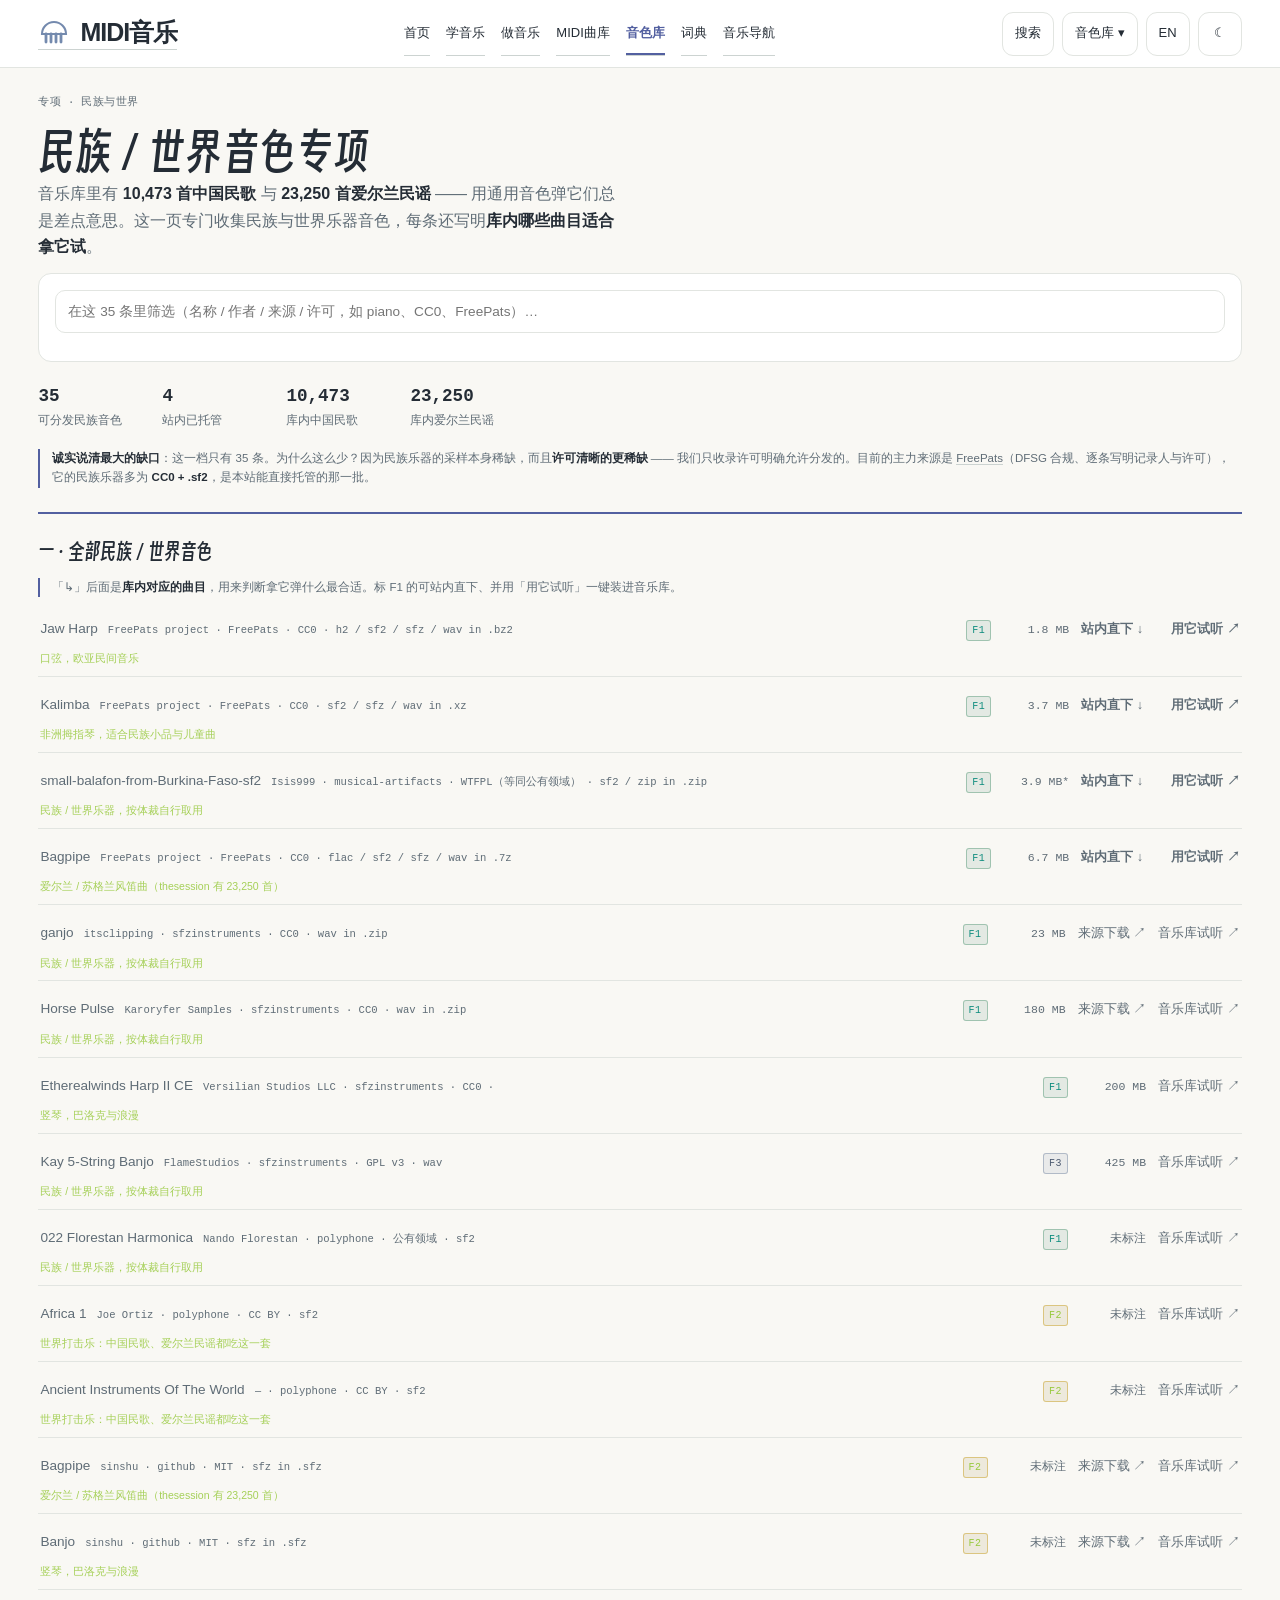
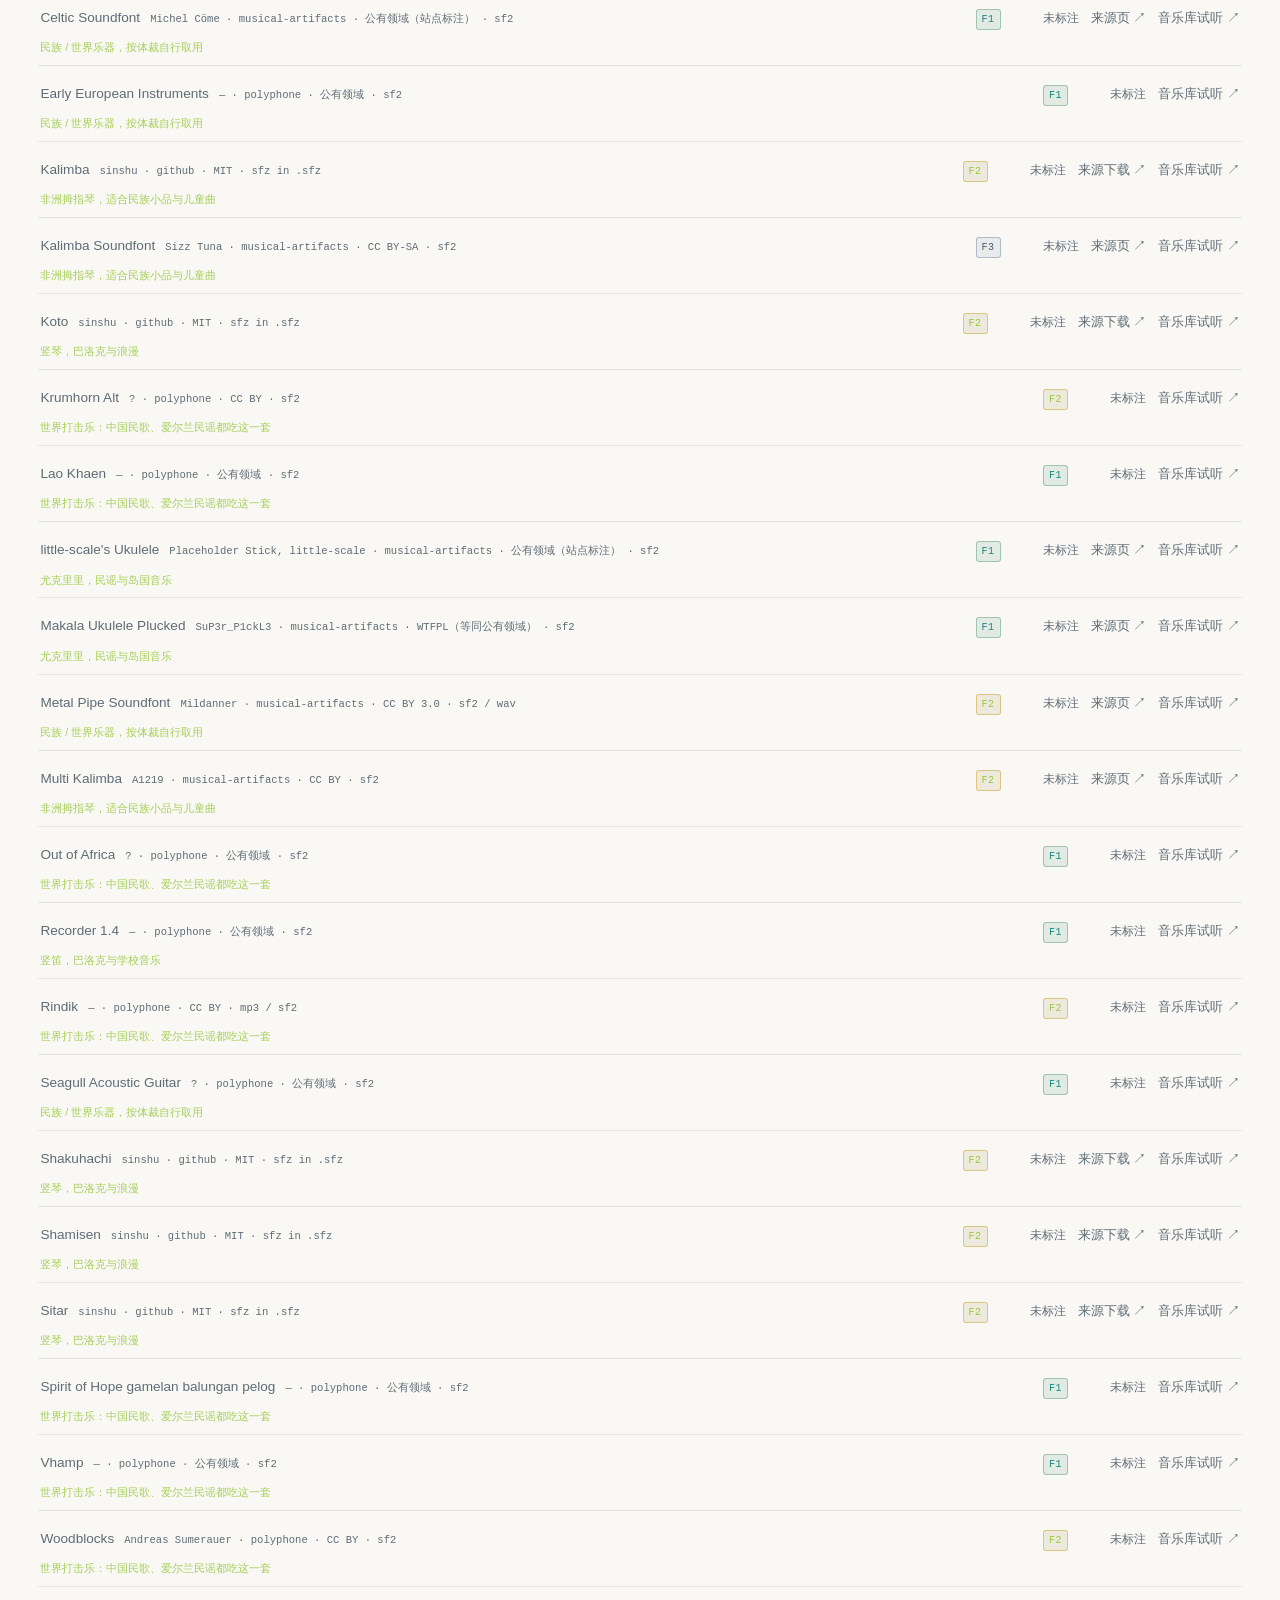
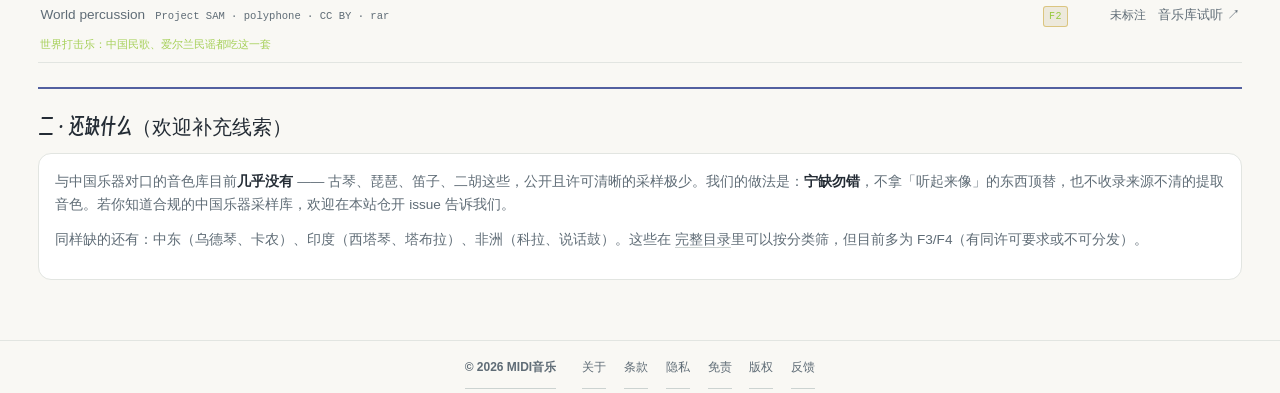
==== commit 9212b0f3: "Unify MIDI Music branding, search metadata and licensed AI discovery (core 1.7.0)" ====
--- a/ethnic/index.html
+++ b/ethnic/index.html
@@ -1,15 +1,16 @@
 <!doctype html>
 <html lang="zh-Hans" data-site="sf" data-lang="zh" data-design="v6" data-ui="clean" data-page="catalog" style="--site-accent:#818aca;--site-text:#5360a0">
 <head><meta charset="utf-8"><meta name="viewport" content="width=device-width,initial-scale=1,viewport-fit=cover">
-<title>民族 / 世界音色专项</title><meta name="description" content="SoundFont · 民族 / 世界音色专项">
+<title>民族 / 世界音色专项｜MIDI音乐</title><meta name="description" content="SoundFont · 民族 / 世界音色专项"><meta name="robots" content="index,follow,max-image-preview:large">
 <link rel="canonical" href="https://sf.midicn.com/ethnic/">
-<meta property="og:title" content="民族 / 世界音色专项"><meta property="og:description" content="SoundFont · 民族 / 世界音色专项"><meta property="og:type" content="website"><meta property="og:url" content="https://sf.midicn.com/ethnic/"><meta property="og:site_name" content="midicn · 音色库"><meta property="og:locale" content="zh_CN"><meta property="og:image" content="https://sf.midicn.com/assets/og.png"><meta name="twitter:card" content="summary_large_image">
-<meta property="og:image:width" content="1200"><meta property="og:image:height" content="630"><meta property="og:image:alt" content="midicn · 音色库"><meta name="twitter:title" content="民族 / 世界音色专项"><meta name="twitter:description" content="SoundFont · 民族 / 世界音色专项"><meta name="twitter:image" content="https://sf.midicn.com/assets/og.png">
+<meta property="og:title" content="民族 / 世界音色专项｜MIDI音乐"><meta property="og:description" content="SoundFont · 民族 / 世界音色专项"><meta property="og:type" content="website"><meta property="og:url" content="https://sf.midicn.com/ethnic/"><meta property="og:site_name" content="MIDI音乐 · 音色库"><meta property="og:locale" content="zh_CN"><meta property="og:image" content="https://sf.midicn.com/assets/social/share.2a58ff760896.png"><meta name="twitter:card" content="summary_large_image">
+<meta property="og:image:width" content="1200"><meta property="og:image:height" content="630"><meta property="og:image:alt" content="MIDI音乐 · 音色库"><meta name="twitter:title" content="民族 / 世界音色专项｜MIDI音乐"><meta name="twitter:description" content="SoundFont · 民族 / 世界音色专项"><meta name="twitter:image" content="https://sf.midicn.com/assets/social/share.2a58ff760896.png">
+<link rel="alternate" type="text/plain" title="MIDI Music discovery index" href="https://sf.midicn.com/llms.txt">
 <meta name="theme-color" content="#818aca"><link rel="manifest" href="../manifest.json"><link rel="apple-touch-icon" href="../assets/core/icons/icon-192.png"><link rel="icon" href="[data-uri]">
-<script>(()=>{try{const a=document.cookie.split(';').map(x=>x.trim()).filter(x=>x.startsWith('midicn-theme=')).pop();const v=a?a.split('=')[1]:localStorage.getItem('midicn-theme');if(v==='light'||v==='dark')document.documentElement.dataset.theme=v}catch{}})();</script><link rel="preload" as="font" type="font/woff2" href="../assets/fonts/p.98d747baaf.a41209d4fb04.woff2" crossorigin><style>@font-face{font-family:"Smiley Sans";src:url("../assets/fonts/p.98d747baaf.a41209d4fb04.woff2") format("woff2");font-display:swap}</style><link rel="stylesheet" href="../assets/ui/base.5a788ba068d7.css"><link rel="stylesheet" href="../assets/ui/soundfonts-ethnic.25b1c0a201fb.css"><script type="application/ld+json">{"@context":"https://schema.org","@type":"WebPage","name":"民族 / 世界音色专项","description":"SoundFont · 民族 / 世界音色专项","url":"https://sf.midicn.com/ethnic/","inLanguage":"zh"}</script></head>
+<script>(()=>{try{const a=document.cookie.split(';').map(x=>x.trim()).filter(x=>x.startsWith('midicn-theme=')).pop();const v=a?a.split('=')[1]:localStorage.getItem('midicn-theme');if(v==='light'||v==='dark')document.documentElement.dataset.theme=v}catch{}})();</script><link rel="preload" as="font" type="font/woff2" href="../assets/fonts/p.98d747baaf.a41209d4fb04.woff2" crossorigin><style>@font-face{font-family:"Smiley Sans";src:url("../assets/fonts/p.98d747baaf.a41209d4fb04.woff2") format("woff2");font-display:swap}</style><link rel="stylesheet" href="../assets/ui/base.97be6fc5d034.css"><link rel="stylesheet" href="../assets/ui/soundfonts-ethnic.25b1c0a201fb.css"><script type="application/ld+json">{"@context":"https://schema.org","@graph":[{"@type":"Organization","@id":"https://home.midicn.com/#organization","name":"MIDI音乐","alternateName":["midicn","MIDI Music","中国MIDI音乐"],"url":"https://home.midicn.com/","logo":{"@type":"ImageObject","url":"https://home.midicn.com/assets/core/icons/icon-512.png"}},{"@type":"WebSite","@id":"https://sf.midicn.com/#website","url":"https://sf.midicn.com/","name":"音色库 · MIDI音乐","alternateName":["SoundFonts","midicn · 音色库"],"publisher":{"@id":"https://home.midicn.com/#organization"},"inLanguage":"zh-Hans"},{"@type":"CollectionPage","@id":"https://sf.midicn.com/ethnic/#webpage","url":"https://sf.midicn.com/ethnic/","name":"民族 / 世界音色专项｜MIDI音乐","description":"SoundFont · 民族 / 世界音色专项","inLanguage":"zh-Hans","isPartOf":{"@id":"https://sf.midicn.com/#website"},"publisher":{"@id":"https://home.midicn.com/#organization"}}]}</script></head>
 <body><a class="skip-link" href="#main" data-zh="跳至正文" data-en="Skip to content">跳至正文</a>
 <header class="site-header">
-<a class="site-brand" href="https://home.midicn.com/" data-zh-href="https://home.midicn.com/" data-en-href="https://home.midicn.com/en/" aria-label="midicn"><span class="jf-stack"><svg viewBox="0 0 32 32" width="32" height="32" class="jf jf-idle" aria-hidden="true"><path d="M4 17A12 12 0 0 1 28 17Z" fill="none" stroke="var(--accent)" stroke-width="2.1"/><path d="M8 17V25.0" stroke="var(--accent)" stroke-width="2.8" stroke-linecap="round" fill="none"/><path d="M13 17V25.0" stroke="var(--accent)" stroke-width="2.8" stroke-linecap="round" fill="none"/><path d="M18 17V25.0" stroke="var(--accent)" stroke-width="2.8" stroke-linecap="round" fill="none"/><path d="M23 17V25.0" stroke="var(--accent)" stroke-width="2.8" stroke-linecap="round" fill="none"/></svg></span><b>midicn</b></a>
+<a class="site-brand" href="https://home.midicn.com/" data-zh-href="https://home.midicn.com/" data-en-href="https://home.midicn.com/en/" data-zh-label="MIDI音乐" data-en-label="MIDI Music" aria-label="MIDI音乐"><span class="jf-stack"><svg viewBox="0 0 32 32" width="32" height="32" class="jf jf-idle" aria-hidden="true"><path d="M4 17A12 12 0 0 1 28 17Z" fill="none" stroke="var(--accent)" stroke-width="2.1"/><path d="M8 17V25.0" stroke="var(--accent)" stroke-width="2.8" stroke-linecap="round" fill="none"/><path d="M13 17V25.0" stroke="var(--accent)" stroke-width="2.8" stroke-linecap="round" fill="none"/><path d="M18 17V25.0" stroke="var(--accent)" stroke-width="2.8" stroke-linecap="round" fill="none"/><path d="M23 17V25.0" stroke="var(--accent)" stroke-width="2.8" stroke-linecap="round" fill="none"/></svg></span><b data-zh="MIDI音乐" data-en="MIDI Music">MIDI音乐</b></a>
 <nav class="site-task-nav" data-zh-label="全站导航" data-en-label="Main navigation" aria-label="全站导航"><a href="https://home.midicn.com/" data-zh="首页" data-en="Home" data-zh-href="https://home.midicn.com/" data-en-href="https://home.midicn.com/en/">首页</a><a href="https://home.midicn.com/learn/" data-zh-href="https://home.midicn.com/learn/" data-en-href="https://home.midicn.com/en/learn/" data-zh="学音乐" data-en="Learn">学音乐</a><a href="https://home.midicn.com/make/" data-zh-href="https://home.midicn.com/make/" data-en-href="https://home.midicn.com/en/make/" data-zh="做音乐" data-en="Create">做音乐</a><a href="https://lib.midicn.com/" data-zh="MIDI曲库" data-en="MIDI" data-zh-href="https://lib.midicn.com/" data-en-href="https://lib.midicn.com/">MIDI曲库</a><a href="https://sf.midicn.com/" data-zh="音色库" data-en="SoundFonts" data-zh-href="https://sf.midicn.com/" data-en-href="https://sf.midicn.com/" aria-current="page">音色库</a><a href="https://gloss.midicn.com/" data-zh="词典" data-en="Glossary" data-zh-href="https://gloss.midicn.com/" data-en-href="https://gloss.midicn.com/en/">词典</a><a data-directory-group="directory" href="https://nav.midicn.com/" data-zh="音乐导航" data-en="Directory" data-zh-href="https://nav.midicn.com/" data-en-href="https://nav.midicn.com/">音乐导航</a></nav>
 <div class="site-actions"><a class="site-search" href="https://home.midicn.com/search/" data-zh-href="https://home.midicn.com/search/" data-en-href="https://home.midicn.com/en/search/" data-zh="搜索" data-en="Search">搜索</a>
 <div class="site-switcher"><button id="navmenu-btn" type="button" aria-expanded="false" aria-controls="navmenu-panel" data-zh="音色库 ▾" data-en="SoundFonts ▾" data-zh-label="切换分站" data-en-label="Choose a site" aria-label="切换分站">音色库 ▾</button><nav id="navmenu-panel" class="site-menu" hidden aria-label="全部分站"><a href="https://home.midicn.com/" data-zh="首页" data-en="Home" data-zh-href="https://home.midicn.com/" data-en-href="https://home.midicn.com/en/"><span class="site-dot" style="--dot:#d9795c" aria-hidden="true"></span><span data-label>首页</span></a><a href="https://nav.midicn.com/" data-zh="音乐导航" data-en="Directory" data-zh-href="https://nav.midicn.com/" data-en-href="https://nav.midicn.com/"><span class="site-dot" style="--dot:#5caaa0" aria-hidden="true"></span><span data-label>音乐导航</span></a><a href="https://ai.midicn.com/" data-zh="AI做音乐" data-en="AI Music" data-zh-href="https://ai.midicn.com/" data-en-href="https://ai.midicn.com/en/"><span class="site-dot" style="--dot:#cb7993" aria-hidden="true"></span><span data-label>AI做音乐</span></a><a href="https://prod.midicn.com/" data-zh="音频" data-en="Audio" data-zh-href="https://prod.midicn.com/" data-en-href="https://prod.midicn.com/en/"><span class="site-dot" style="--dot:#61a9b2" aria-hidden="true"></span><span data-label>音频</span></a><a href="https://hist.midicn.com/" data-zh="音乐史" data-en="Music History" data-zh-href="https://hist.midicn.com/" data-en-href="https://hist.midicn.com/en/"><span class="site-dot" style="--dot:#c49a51" aria-hidden="true"></span><span data-label>音乐史</span></a><a href="https://theo.midicn.com/" data-zh="乐理" data-en="Theory" data-zh-href="https://theo.midicn.com/" data-en-href="https://theo.midicn.com/en/"><span class="site-dot" style="--dot:#9381c6" aria-hidden="true"></span><span data-label>乐理</span></a><a href="https://inst.midicn.com/" data-zh="乐器" data-en="Instruments" data-zh-href="https://inst.midicn.com/" data-en-href="https://inst.midicn.com/en/"><span class="site-dot" style="--dot:#7b9d68" aria-hidden="true"></span><span data-label>乐器</span></a><a href="https://gloss.midicn.com/" data-zh="词典" data-en="Dictionary" data-zh-href="https://gloss.midicn.com/" data-en-href="https://gloss.midicn.com/en/"><span class="site-dot" style="--dot:#a484ae" aria-hidden="true"></span><span data-label>词典</span></a><a href="https://lib.midicn.com/" data-zh="MIDI曲库" data-en="MIDI Library" data-zh-href="https://lib.midicn.com/" data-en-href="https://lib.midicn.com/"><span class="site-dot" style="--dot:#c28a55" aria-hidden="true"></span><span data-label>MIDI曲库</span></a><a href="https://mid.midicn.com/" data-zh="MIDI下载" data-en="MIDI Downloads" data-zh-href="https://mid.midicn.com/" data-en-href="https://mid.midicn.com/"><span class="site-dot" style="--dot:#5ca69c" aria-hidden="true"></span><span data-label>MIDI下载</span></a><a href="https://zip.midicn.com/" data-zh="打包下载" data-en="Packs" data-zh-href="https://zip.midicn.com/" data-en-href="https://zip.midicn.com/"><span class="site-dot" style="--dot:#6995bd" aria-hidden="true"></span><span data-label>打包下载</span></a><a href="https://sf.midicn.com/" data-zh="音色库" data-en="SoundFonts" data-zh-href="https://sf.midicn.com/" data-en-href="https://sf.midicn.com/" aria-current="page"><span class="site-dot" style="--dot:#818aca" aria-hidden="true"></span><span data-label>音色库</span></a></nav></div>
@@ -52,5 +53,5 @@
 
 </main><p id="midicn-status" role="status" aria-live="polite"></p>
 <nav class="site-bottom-nav" aria-label="Mobile navigation"><a href="https://home.midicn.com/" data-zh="首页" data-en="Home" data-zh-href="https://home.midicn.com/" data-en-href="https://home.midicn.com/en/">首页</a><a href="https://home.midicn.com/learn/" data-zh-href="https://home.midicn.com/learn/" data-en-href="https://home.midicn.com/en/learn/" data-zh="学习" data-en="Learn">学习</a><a href="https://home.midicn.com/make/" data-zh-href="https://home.midicn.com/make/" data-en-href="https://home.midicn.com/en/make/" data-zh="制作" data-en="Make">制作</a><a href="https://lib.midicn.com/" data-zh="MIDI库" data-en="MIDI" data-zh-href="https://lib.midicn.com/" data-en-href="https://lib.midicn.com/">MIDI库</a><a href="https://sf.midicn.com/" data-zh="音色库" data-en="Sounds" data-zh-href="https://sf.midicn.com/" data-en-href="https://sf.midicn.com/" aria-current="page">音色库</a><a href="https://nav.midicn.com/" data-zh="导航" data-en="Nav" data-zh-href="https://nav.midicn.com/" data-en-href="https://nav.midicn.com/">导航</a></nav><footer class="site-footer"><div class="footer-ad" data-footer-ad hidden><span class="footer-ad-label" data-zh="广告" data-en="Advertisement">广告</span>
-<ins class="adsbygoogle" style="display:block" data-ad-client="ca-pub-0088997035636558" data-ad-slot="1813332933" data-ad-format="auto" data-full-width-responsive="true"></ins></div><div class="footer-line" data-locale="zh"><a class="footer-brand" href="https://home.midicn.com/">© 2026 midicn</a><nav aria-label="法律声明"><a class="footer-secondary" href="https://home.midicn.com/about/">关于</a><a href="https://home.midicn.com/legal/data/terms/">条款</a><a href="https://home.midicn.com/legal/privacy/">隐私</a><a href="https://home.midicn.com/legal/data/disclaimer/">免责</a><a href="https://home.midicn.com/legal/data/copyright/">版权</a><a class="footer-feedback" data-feedback href="https://github.com/midicn/midi-library/issues" rel="noopener">反馈</a></nav></div><div class="footer-line" data-locale="en" hidden><a class="footer-brand" href="https://home.midicn.com/en/">© 2026 midicn</a><nav aria-label="Legal"><a class="footer-secondary" href="https://home.midicn.com/en/about/">About</a><a href="https://home.midicn.com/en/legal/data/terms/">Terms</a><a href="https://home.midicn.com/en/legal/privacy/">Privacy</a><a href="https://home.midicn.com/en/legal/data/disclaimer/">Notice</a><a href="https://home.midicn.com/en/legal/data/copyright/">Rights</a><a class="footer-feedback" data-feedback href="https://github.com/midicn/midi-library/issues" rel="noopener">Feedback</a></nav></div><div class="page-metadata" hidden aria-hidden="true"><p id="footNote"></p><p id="footLic"></p><p id="footLegal"></p></div><noscript><nav class="no-script-sites" aria-label="All sites"><a href="https://nav.midicn.com/" data-zh="音乐导航" data-en="Directory" data-zh-href="https://nav.midicn.com/" data-en-href="https://nav.midicn.com/">音乐导航</a><a href="https://lib.midicn.com/" data-zh="MIDI曲库" data-en="MIDI Library" data-zh-href="https://lib.midicn.com/" data-en-href="https://lib.midicn.com/">MIDI曲库</a><a href="https://mid.midicn.com/" data-zh="MIDI下载" data-en="MIDI Downloads" data-zh-href="https://mid.midicn.com/" data-en-href="https://mid.midicn.com/">MIDI下载</a><a href="https://zip.midicn.com/" data-zh="打包下载" data-en="Packs" data-zh-href="https://zip.midicn.com/" data-en-href="https://zip.midicn.com/">打包下载</a><a href="https://sf.midicn.com/" data-zh="音色库" data-en="SoundFonts" data-zh-href="https://sf.midicn.com/" data-en-href="https://sf.midicn.com/">音色库</a><a href="https://home.midicn.com/" data-zh="首页" data-en="Home" data-zh-href="https://home.midicn.com/" data-en-href="https://home.midicn.com/en/">首页</a><a href="https://gloss.midicn.com/" data-zh="词典" data-en="Dictionary" data-zh-href="https://gloss.midicn.com/" data-en-href="https://gloss.midicn.com/en/">词典</a><a href="https://hist.midicn.com/" data-zh="音乐史" data-en="Music History" data-zh-href="https://hist.midicn.com/" data-en-href="https://hist.midicn.com/en/">音乐史</a><a href="https://theo.midicn.com/" data-zh="乐理" data-en="Theory" data-zh-href="https://theo.midicn.com/" data-en-href="https://theo.midicn.com/en/">乐理</a><a href="https://inst.midicn.com/" data-zh="乐器" data-en="Instruments" data-zh-href="https://inst.midicn.com/" data-en-href="https://inst.midicn.com/en/">乐器</a><a href="https://prod.midicn.com/" data-zh="音频" data-en="Audio" data-zh-href="https://prod.midicn.com/" data-en-href="https://prod.midicn.com/en/">音频</a><a href="https://ai.midicn.com/" data-zh="AI做音乐" data-en="AI Music" data-zh-href="https://ai.midicn.com/" data-en-href="https://ai.midicn.com/en/">AI做音乐</a></nav></noscript></footer>
-<script type="application/json" id="midicn-config">{"site":"sf","core":"1.6.0","locale":"zh","localeMode":"inline","serviceWorker":"../sw.js","midiLocator":"../data/midi-locator.json","midiOrigins":["https://mid.midicn.com","https://zip.midicn.com","https://lib.midicn.com"],"advertising":{"enabled":true,"client":"ca-pub-0088997035636558","slot":"1813332933","host":"sf.midicn.com"}}</script><script defer src="../assets/ui/runtime.e2eae50bcbbd.js"></script><script defer src="../assets/ui/soundfonts-ethnic.f5460e124e9f.js"></script></body></html>
+<ins class="adsbygoogle" style="display:block" data-ad-client="ca-pub-0088997035636558" data-ad-slot="1813332933" data-ad-format="auto" data-full-width-responsive="true"></ins></div><div class="footer-line" data-locale="zh"><a class="footer-brand" href="https://home.midicn.com/">© 2026 MIDI音乐</a><nav aria-label="法律声明"><a class="footer-secondary" href="https://home.midicn.com/about/">关于</a><a href="https://home.midicn.com/legal/data/terms/">条款</a><a href="https://home.midicn.com/legal/privacy/">隐私</a><a href="https://home.midicn.com/legal/data/disclaimer/">免责</a><a href="https://home.midicn.com/legal/data/copyright/">版权</a><a class="footer-feedback" data-feedback href="https://github.com/midicn/midi-library/issues" rel="noopener">反馈</a></nav></div><div class="footer-line" data-locale="en" hidden><a class="footer-brand" href="https://home.midicn.com/en/">© 2026 MIDI Music</a><nav aria-label="Legal"><a class="footer-secondary" href="https://home.midicn.com/en/about/">About</a><a href="https://home.midicn.com/en/legal/data/terms/">Terms</a><a href="https://home.midicn.com/en/legal/privacy/">Privacy</a><a href="https://home.midicn.com/en/legal/data/disclaimer/">Notice</a><a href="https://home.midicn.com/en/legal/data/copyright/">Rights</a><a class="footer-feedback" data-feedback href="https://github.com/midicn/midi-library/issues" rel="noopener">Feedback</a></nav></div><div class="page-metadata" hidden aria-hidden="true"><p id="footNote"></p><p id="footLic"></p><p id="footLegal"></p></div><noscript><nav class="no-script-sites" aria-label="All sites"><a href="https://nav.midicn.com/" data-zh="音乐导航" data-en="Directory" data-zh-href="https://nav.midicn.com/" data-en-href="https://nav.midicn.com/">音乐导航</a><a href="https://lib.midicn.com/" data-zh="MIDI曲库" data-en="MIDI Library" data-zh-href="https://lib.midicn.com/" data-en-href="https://lib.midicn.com/">MIDI曲库</a><a href="https://mid.midicn.com/" data-zh="MIDI下载" data-en="MIDI Downloads" data-zh-href="https://mid.midicn.com/" data-en-href="https://mid.midicn.com/">MIDI下载</a><a href="https://zip.midicn.com/" data-zh="打包下载" data-en="Packs" data-zh-href="https://zip.midicn.com/" data-en-href="https://zip.midicn.com/">打包下载</a><a href="https://sf.midicn.com/" data-zh="音色库" data-en="SoundFonts" data-zh-href="https://sf.midicn.com/" data-en-href="https://sf.midicn.com/">音色库</a><a href="https://home.midicn.com/" data-zh="首页" data-en="Home" data-zh-href="https://home.midicn.com/" data-en-href="https://home.midicn.com/en/">首页</a><a href="https://gloss.midicn.com/" data-zh="词典" data-en="Dictionary" data-zh-href="https://gloss.midicn.com/" data-en-href="https://gloss.midicn.com/en/">词典</a><a href="https://hist.midicn.com/" data-zh="音乐史" data-en="Music History" data-zh-href="https://hist.midicn.com/" data-en-href="https://hist.midicn.com/en/">音乐史</a><a href="https://theo.midicn.com/" data-zh="乐理" data-en="Theory" data-zh-href="https://theo.midicn.com/" data-en-href="https://theo.midicn.com/en/">乐理</a><a href="https://inst.midicn.com/" data-zh="乐器" data-en="Instruments" data-zh-href="https://inst.midicn.com/" data-en-href="https://inst.midicn.com/en/">乐器</a><a href="https://prod.midicn.com/" data-zh="音频" data-en="Audio" data-zh-href="https://prod.midicn.com/" data-en-href="https://prod.midicn.com/en/">音频</a><a href="https://ai.midicn.com/" data-zh="AI做音乐" data-en="AI Music" data-zh-href="https://ai.midicn.com/" data-en-href="https://ai.midicn.com/en/">AI做音乐</a></nav></noscript></footer>
+<script type="application/json" id="midicn-config">{"site":"sf","core":"1.7.0","locale":"zh","localeMode":"inline","serviceWorker":"../sw.js","midiLocator":"../data/midi-locator.json","midiOrigins":["https://mid.midicn.com","https://zip.midicn.com","https://lib.midicn.com"],"advertising":{"enabled":true,"client":"ca-pub-0088997035636558","slot":"1813332933","host":"sf.midicn.com"}}</script><script defer src="../assets/ui/runtime.e2eae50bcbbd.js"></script><script defer src="../assets/ui/soundfonts-ethnic.f5460e124e9f.js"></script></body></html>
--- a/assets/ui/base.97be6fc5d034.css
+++ b/assets/ui/base.97be6fc5d034.css
@@ -0,0 +1 @@
+@layer reset,tokens,base,components,layouts,utilities;@layer base{:root{color-scheme:light dark;--ink:#0B0B0C;--ink:light-dark(#F7F4EE,#0B0B0C);--ink-2:#111113;--ink-2:light-dark(#FFFFFF,#111113);--ink-3:#17171A;--ink-3:light-dark(#F1EDE5,#17171A);--ink-4:#0E0E10;--ink-4:light-dark(#FAF8F4,#0E0E10);--rule:#242427;--rule:light-dark(#D9D3C7,#242427);--rule-2:#343439;--rule-2:light-dark(#BDB5A5,#343439);--paper:#F2EEE6;--paper:light-dark(#16161A,#F2EEE6);--paper-2:#A9A49B;--paper-2:light-dark(#5A564E,#A9A49B);--paper-3:#6E6A64;--paper-3:light-dark(#6E6A64,#807B72);--vermilion:#CE4A32;--vermilion:light-dark(#A93A24,#CE4A32);--gold:#C9A227;--gold:light-dark(#8A6F10,#C9A227);--jade:#5E9E7E;--jade:light-dark(#2F6B50,#5E9E7E);--slate:#7A8AA3;--slate:light-dark(#4C5A70,#7A8AA3);--ok:light-dark(#1B7A4C,#58D48A);--study:light-dark(#1F5FA8,#5A9BD8);--doubt:light-dark(#9A6213,#E8A33D);--warn:light-dark(#C0452A,#FF7A5C);--stop:light-dark(#B32E2E,#E45A5A);--vermilion-soft:rgba(206,74,50,.14);--vermilion-soft:light-dark(rgba(169,58,36,.1),rgba(206,74,50,.14));--vermilion-line:rgba(206,74,50,.45);--vermilion-line:light-dark(rgba(169,58,36,.4),rgba(206,74,50,.45));--gold-soft:rgba(201,162,39,.14);--gold-soft:light-dark(rgba(138,111,16,.1),rgba(201,162,39,.14));--jade-soft:rgba(94,158,126,.14);--jade-soft:light-dark(rgba(47,107,80,.1),rgba(94,158,126,.14));--accent-h:18;--accent-c:.16;--accent:oklch(.58 var(--accent-c) var(--accent-h));--accent:light-dark(oklch(.58 var(--accent-c,.16) var(--accent-h)),oklch(.8 var(--accent-c,.15) var(--accent-h)));--accent-soft:oklch(.58 var(--accent-c,.16) var(--accent-h) / .14);--accent-soft:light-dark(oklch(.58 var(--accent-c,.16) var(--accent-h) / .12),oklch(.8 var(--accent-c,.15) var(--accent-h) / .16));--on-accent:light-dark(#FFF8F4,#1A0A06);--n0:light-dark(#FBF8F1,#08080B);--n1:light-dark(#FFFFFF,#12121A);--n2:light-dark(#F4F0E6,#1A1A25);--n3:light-dark(#E4DECF,#242432);--n4:light-dark(#CFC7B2,#32323F);--n5:light-dark(#B3AA93,#4A4A5A);--n6:light-dark(#8F8875,#6C6C80);--n7:light-dark(#6E6857,#8E8EA3);--n8:light-dark(#524D3F,#B4B4C6);--n9:light-dark(#38342A,#D6D6E2);--n10:light-dark(#211E17,#EFEFE8);--n11:light-dark(#12100B,#F7F6F1);--serif:"Songti SC","Source Han Serif SC","Noto Serif SC",Georgia,"Times New Roman",serif;--sans:-apple-system,BlinkMacSystemFont,"Segoe UI","PingFang SC","Hiragino Sans GB","Microsoft YaHei",Roboto,sans-serif;--mono:ui-monospace,SFMono-Regular,"SF Mono",Menlo,Consolas,monospace;--fs-10:clamp(10px,.62rem,11px);--fs-11:clamp(10.5px,.66rem,11.5px);--fs-12:clamp(11.5px,.72rem,12.5px);--fs-13:clamp(12.5px,.79rem,13.5px);--fs-14:clamp(13.5px,.85rem,14.5px);--fs-16:clamp(15px,.95rem,16.5px);--fs-20:clamp(17px,1.1rem,20px);--fs-26:clamp(20px,1.6vw,26px);--fs-34:clamp(24px,2.6vw,34px);--fs-38:clamp(28px,3.2vw,38px);--fs-46:clamp(28px,4vw,46px);--lh-tight:1.2;--lh-body:1.68;--s1:4px;--s2:8px;--s3:12px;--s4:16px;--s5:24px;--s6:32px;--s7:48px;--s8:64px;--r-1:8px;--r-2:16px;--r-3:26px;--r-full:999px;--r:var(--r-1);--r-lg:var(--r-2);--shadow-1:0 1px 0 light-dark(rgba(90,70,30,.1),rgba(0,0,0,.35)),0 10px 24px -16px oklch(.6 .1 var(--accent-h) / .45);--shadow-2:0 2px 0 light-dark(rgba(90,70,30,.08),rgba(0,0,0,.3)),0 20px 44px -22px oklch(.6 .12 var(--accent-h) / .55);--wrap:min(92vw,1560px);--wrap-wide:var(--wrap);--wrap-read:var(--wrap);--gutter:clamp(var(--s4),2.5vw,var(--s6));--z-hdr:20;--z-play:30;--z-pop:40;--hdr:56px;--play:68px;--tap:44px;--sa-t:env(safe-area-inset-top,0px);--sa-b:env(safe-area-inset-bottom,0px);--sa-l:env(safe-area-inset-left,0px);--sa-r:env(safe-area-inset-right,0px);--t:.15s linear}:root[data-theme=light]{color-scheme:light}:root[data-theme=dark]{color-scheme:dark}@media(prefers-reduced-motion:reduce){:root{--t:.01s}}.jf-t1{stroke:var(--jf-1)}.jf-t2{stroke:var(--jf-2)}.jf-t3{stroke:var(--jf-3)}.jf-t4{stroke:var(--jf-4)}.jf-w1{stroke:var(--jf-1)}.jf-w4{stroke:var(--jf-4)}.jf-dome{fill:var(--jf-dome)}.jf-dome-n{fill:color-mix(in oklab,var(--jf-dome) 22%,var(--n6))}.jf-dome-d{fill:color-mix(in oklab,var(--jf-dome) 12%,var(--n4))}.jf-mute{stroke:color-mix(in oklab,var(--jf-dome) 45%,var(--n6))}.jf-n{stroke:var(--n6)}.jf-n4{stroke:var(--n4)}.jf-doubt{stroke:var(--doubt)}.jf-dim{stroke:var(--jf-dome);stroke-opacity:.55}.jf-stack{display:inline-flex;position:relative;line-height:0;flex:none}.jf-stack .jf{display:none}.jf-stack .jf-idle{display:block}.jf-stack .jf-playing,.jf-stack .jf-loading,.jf-stack .jf-done,.jf-stack .jf-hint{position:absolute;top:0;left:0}:root[data-jf=playing] .jf-stack .jf-idle{visibility:hidden}:root[data-jf=playing] .jf-stack .jf-playing{display:block}:root[data-jf=loading] .jf-stack .jf-idle{visibility:hidden}:root[data-jf=loading] .jf-stack .jf-loading{display:block}:root[data-jf=hint] .jf-stack .jf-idle{visibility:hidden}:root[data-jf=hint] .jf-stack .jf-hint{display:block}:root[data-jf=done] .jf-stack .jf-idle{visibility:hidden}:root[data-jf=done] .jf-stack .jf-done{display:block}@media(prefers-reduced-motion:no-preference){:root[data-jf=playing] .jf-stack .jf-playing path:nth-of-type(odd){animation:jf-swim 1.6s ease-in-out infinite alternate}@keyframes jf-swim{0%{transform:translateY(-.6px)}to{transform:translateY(.6px)}}}*{box-sizing:border-box;margin:0;padding:0}html{-webkit-text-size-adjust:100%;scroll-behavior:smooth}body{background:var(--ink);color:var(--paper);font-family:var(--sans);font-size:var(--fs-14);line-height:var(--lh-body);-webkit-font-smoothing:antialiased;overflow-x:visible}a{color:inherit;text-decoration:none;border-bottom:1px solid var(--rule-2);transition:border-color var(--t),color var(--t)}a:hover{border-bottom-color:var(--vermilion);color:var(--vermilion)}button,input,select{font:inherit;color:inherit}button{background:none;border:0;cursor:pointer}:focus-visible{outline:2px solid var(--vermilion);outline-offset:2px}img,svg{display:block;max-width:100%}::selection{background:var(--vermilion);color:#fff}code,kbd{font-family:var(--mono);font-size:.9em;background:var(--ink-4);border:1px solid var(--rule);padding:.05em .3em}pre{background:var(--ink-4);border:1px solid var(--rule);padding:var(--s4);overflow-x:auto;font-family:var(--mono);font-size:var(--fs-12);line-height:1.8;margin:var(--s3) 0 var(--s5)}pre code{background:none;border:0;padding:0}h1,h2,h3{font-family:var(--serif);font-weight:600;letter-spacing:.01em;line-height:var(--lh-tight)}h1{font-size:var(--fs-34)}h2{font-size:var(--fs-26)}h3{font-size:var(--fs-16);font-family:var(--sans);font-weight:650;letter-spacing:0}p{color:var(--paper-2);margin-bottom:var(--s3)}strong,b{color:var(--paper);font-weight:650}.lede{font-family:var(--serif);font-size:var(--fs-16);line-height:1.78;color:var(--paper);max-width:100%}.lede em{font-style:normal;color:var(--vermilion)}.meta{font-family:var(--mono);font-size:var(--fs-11);color:var(--paper-3);letter-spacing:.04em}.num{font-family:var(--mono);font-variant-numeric:tabular-nums}.stitle{display:flex;align-items:baseline;gap:var(--s3);flex-wrap:wrap;padding-top:var(--s2);border-top:2px solid var(--vermilion);margin:var(--s5) 0 var(--s3)}.stitle h2{margin:0}.stitle .spacer{margin-left:auto}h1,h2,h3{text-wrap:balance}p,.lede{text-wrap:pretty}.lede{max-width:100%}.nav a,.btn,.axis,.langbtn,.dlchip,.dlmore,.tag,.lic{white-space:nowrap}.nav{flex-wrap:wrap;row-gap:var(--s2)}@media(max-width:1023px){.hbar{flex-wrap:wrap;height:auto;min-height:52px;padding-top:var(--s2);padding-bottom:var(--s2);row-gap:var(--s2)}.nav{margin-left:0;width:100%;order:9;gap:var(--s4)}}.wrap{width:100%;max-width:var(--wrap);margin:0 auto;padding:0 var(--gutter)}.wrap-read{max-width:var(--wrap-read)}body>header{position:sticky;top:0;z-index:var(--z-hdr);background:var(--ink);border-bottom:1px solid var(--rule)}.hbar{max-width:var(--wrap);margin:0 auto;height:var(--hdr);padding:0 var(--gutter);display:flex;align-items:center;gap:var(--s5)}.brand{display:flex;align-items:center;gap:var(--s2);border:0;flex:none}.brand svg{width:22px;height:22px;flex:none}.brand .jf-404 svg{width:32px;height:32px}.brand b{font-family:var(--serif);font-size:var(--fs-16);font-weight:600}.brand i{font-family:var(--mono);font-size:var(--fs-11);font-style:normal;color:var(--paper-3);margin-left:2px}.nav{display:flex;gap:var(--s5);font-size:var(--fs-13);margin-left:auto;flex-wrap:wrap}.nav a{border-bottom:1px solid transparent;padding-bottom:2px;color:var(--paper-2)}.nav a:hover{color:var(--paper);border-bottom-color:var(--rule-2)}.nav a.on{color:var(--paper);border-bottom-color:var(--vermilion)}.iconbtn{width:34px;height:34px;border:1px solid var(--rule);color:var(--paper-2);display:grid;place-items:center;transition:var(--t);flex:none}.iconbtn:hover{border-color:var(--vermilion);color:var(--vermilion)}.iconbtn svg{width:15px;height:15px;fill:currentColor}.langbtn{width:auto;padding:0 var(--s3);font-family:var(--mono);font-size:var(--fs-11)}#theme svg{fill:none;stroke:currentColor}#theme .i-sun{display:none}#theme .i-moon{display:block}@media(prefers-color-scheme:dark){:root:not([data-theme=light]) #theme .i-sun{display:block}:root:not([data-theme=light]) #theme .i-moon{display:none}}:root[data-theme=dark] #theme .i-sun{display:block}:root[data-theme=dark] #theme .i-moon{display:none}:root[data-theme=light] #theme .i-sun{display:none}:root[data-theme=light] #theme .i-moon{display:block}.kb-tabicons{position:absolute;width:0;height:0;overflow:hidden}.panel{border:1px solid var(--rule);background:var(--ink-2)}.panel-hd{display:flex;align-items:center;gap:var(--s3);padding:var(--s3) var(--s4);border-bottom:1px solid var(--rule);font-family:var(--serif);font-size:var(--fs-14)}.panel-bd{padding:var(--s3) var(--s4)}.tile{border:1px solid var(--rule);background:var(--ink-2);padding:var(--s3);transition:border-color var(--t),background var(--t);display:block}.tile:hover{border-color:var(--rule-2);background:var(--ink-3);border-bottom-color:var(--rule-2)}.tile.is-on{border-color:var(--vermilion);background:var(--vermilion-soft)}.dl{display:grid;grid-template-columns:auto minmax(0,1fr);gap:var(--s2) var(--s4);font-size:var(--fs-13)}.dl dt{color:var(--paper-3);white-space:nowrap;font-family:var(--mono);font-size:var(--fs-11);padding-top:2px}.dl dd{margin:0;color:var(--paper);word-break:break-word}table{width:100%;border-collapse:collapse;font-size:var(--fs-13)}th,td{text-align:left;padding:var(--s3);border-bottom:1px solid var(--rule);vertical-align:top}th{font-family:var(--mono);font-size:var(--fs-11);color:var(--paper-3);letter-spacing:.06em;font-weight:500;border-bottom-color:var(--rule-2);white-space:nowrap}td b{font-weight:600}.tw{width:100%;overflow-x:auto;-webkit-overflow-scrolling:touch}.lic{display:inline-flex;align-items:center;gap:var(--s2);font-family:var(--mono);font-size:var(--fs-11);white-space:nowrap;border:1px solid currentColor;padding:1px var(--s2);color:var(--paper-3)}.lic:before{content:"";width:6px;height:6px;background:currentColor;flex:none}.lic.c1{color:var(--jade)}.lic.c2{color:var(--gold)}.lic.c3{color:var(--slate)}.lic.no{color:var(--vermilion)}.lic.plain{border-color:var(--rule);color:var(--paper-3)}.btn{display:inline-flex;align-items:center;justify-content:center;gap:var(--s2);min-height:44px;padding:0 var(--s4);border:1px solid var(--rule-2);background:none;color:var(--paper);font-size:var(--fs-13);transition:var(--t)}.btn:hover{border-color:var(--vermilion);color:var(--vermilion)}.btn.primary{background:var(--vermilion);border-color:var(--vermilion);color:#fff}.btn.primary:hover{filter:brightness(1.08);color:#fff}.btn.ghost{border-color:transparent;color:var(--paper-2);padding:0 var(--s3)}.btn.ghost:hover{border-color:var(--rule);color:var(--paper)}.btn svg{width:14px;height:14px;fill:currentColor}.sig{display:flex;align-items:flex-end;gap:1px;height:24px}.sig i{flex:1;background:var(--rule-2);transition:background var(--t)}.tile:hover .sig i{background:var(--vermilion)}footer{margin-top:var(--s6);border-top:1px solid var(--rule);padding:var(--s4) 0 calc(var(--s4) + var(--sa-b))}.fnote{margin-top:var(--s6);padding-top:var(--s4);border-top:1px solid var(--rule);font-size:var(--fs-11);color:var(--paper-3);line-height:1.9}.fbar{display:flex;align-items:center;gap:var(--s2) var(--s4);flex-wrap:wrap;font-size:var(--fs-12);color:var(--paper-3)}.fbar b{font-family:var(--serif);font-size:var(--fs-13);color:var(--paper);font-weight:600}.fnav{display:flex;gap:var(--s3) var(--s4);flex-wrap:wrap}.fnav a{font-size:var(--fs-12);color:var(--paper-2);border-bottom:0}.fnav a:hover{color:var(--vermilion)}.flic{margin-left:auto;font-family:var(--mono);font-size:var(--fs-11);color:var(--paper-3)}.fnote{margin-top:var(--s3);padding-top:var(--s3);border-top:1px solid var(--rule);display:flex;gap:var(--s2) var(--s5);flex-wrap:wrap;justify-content:space-between;font-family:var(--mono);font-size:var(--fs-11);color:var(--paper-3)}.fnote a{color:var(--paper-3);border-bottom:0}.fnote a:hover{color:var(--vermilion)}.pkgs{display:grid;grid-template-columns:repeat(auto-fill,minmax(268px,1fr));gap:var(--s3)}.pkg{border:1px solid var(--rule);background:var(--ink-2);padding:var(--s4);display:flex;flex-direction:column;gap:var(--s2)}.pkg:hover{border-color:var(--rule-2)}.pkg .pn{font-family:var(--serif);font-size:var(--fs-16)}.pkg .pm{font-family:var(--mono);font-size:var(--fs-11);color:var(--paper-3)}.pkg .pd{font-size:var(--fs-12);color:var(--paper-2);line-height:1.7;flex:1}.pkg .dlbtn{align-self:flex-start;min-height:34px;padding:0 var(--s3);background:var(--vermilion);color:#fff;display:inline-flex;align-items:center;gap:var(--s2);font-size:var(--fs-12);border:0}.pkg .dlbtn:hover{filter:brightness(1.08);color:#fff}.pkg .dlbtn svg{width:13px;height:13px;fill:currentColor}.steps{counter-reset:s;list-style:none}.steps li{counter-increment:s;position:relative;padding-left:var(--s6);margin-bottom:var(--s3);font-size:var(--fs-13);color:var(--paper-2)}.steps li:before{content:counter(s,decimal-leading-zero);position:absolute;left:0;top:.1em;font-family:var(--mono);font-size:var(--fs-11);color:var(--vermilion)}.note{font-size:var(--fs-12);color:var(--paper-3);border-left:2px solid var(--vermilion);padding-left:var(--s3);margin:var(--s3) 0}main.doc.wide{max-width:var(--wrap)}main.doc{width:100%;max-width:var(--wrap);margin:0 auto;padding:var(--s5) var(--gutter) var(--s6)}main.doc h2{margin-top:var(--s4)}main.doc h3{margin-top:var(--s3)}main.doc ul,main.doc ol{margin:var(--s2) 0 var(--s3) var(--s5);color:var(--paper-2)}main.doc li{margin-bottom:var(--s2)}@media(max-width:640px){.hbar{height:52px;gap:var(--s3)}.nav{gap:var(--s3);font-size:var(--fs-12)}.hbar>.brand{min-height:44px}.hbar .kb-lang,.hbar .iconbtn{min-width:44px;min-height:44px}.hbar .kb-lang{display:inline-flex;align-items:center;justify-content:center}h1{font-size:var(--fs-26)}.pkgs{grid-template-columns:1fr}table{font-size:var(--fs-12)}th,td{padding:var(--s2)}}.morebtn{display:inline-flex;align-items:center;justify-content:center;gap:var(--s2);min-height:44px;padding:var(--s2) var(--s5);border:1px solid var(--rule-2);background:none;color:var(--paper);font-size:var(--fs-13);transition:var(--t);max-width:100%;white-space:normal;text-align:center;line-height:1.4}.morebtn:hover{border-color:var(--vermilion);color:var(--vermilion)}@media(max-width:640px){.morebtn{width:100%}}.morewrap{display:flex;justify-content:center;margin:var(--s5) 0}}@layer components{.kb-switch{display:flex;flex-wrap:wrap;gap:2px 4px;align-items:center;margin:0;padding:0;list-style:none;min-width:0}.kb-switch a{display:inline-block;padding:.28em .52em;font-size:var(--fs-12);line-height:1.35;border-radius:2px;text-decoration:none;white-space:nowrap;opacity:.62;transition:opacity .15s,background-color .15s}.kb-switch a:hover{opacity:1;background:color-mix(in srgb,currentColor 12%,transparent)}.kb-switch a[aria-current=page]{opacity:1;font-weight:500;box-shadow:inset 0 -2px 0 var(--accent, currentColor)}.kb-switch .kb-switch-sep{opacity:.22;padding:0 .15em;user-select:none}@media(max-width:1023px){.kb-switch{flex:1 1 100%;order:9;padding-top:var(--s1)}.kb-lang{margin-left:auto}}@media(max-width:640px){.kb-switch{gap:1px 2px}.kb-switch a{font-size:var(--fs-11);padding:.24em .38em;letter-spacing:0}.kb-switch .kb-switch-sep{padding:0 .05em}}.kb-lang{flex:0 0 auto;margin-left:var(--s3);padding:.26em .62em;font-size:var(--fs-12);line-height:1.4;border:1px solid var(--rule-2);border-radius:var(--r);text-decoration:none;opacity:.8;white-space:nowrap;transition:border-color var(--t),opacity var(--t)}.kb-lang:hover{border-color:var(--accent);opacity:1;text-decoration:none}.kb-suffix{opacity:.6;font-weight:400}.kb-suffix:before{content:"\b7";margin:0 .38em;opacity:.5}:root{--jf-1:#FF7C9E;--jf-2:#FF8B6E;--jf-3:#FFAE55;--jf-4:#FFD24E;--jf-dome:#FF8B6E }:root[data-site=home]{--jf-1:light-dark(#F34875,#FF7C9E);--jf-2:light-dark(#F1522B,#FF8B6E);--jf-3:light-dark(#CD710D,#FFAE55);--jf-4:light-dark(#AB830B,#FFD24E);--jf-dome:light-dark(#F1522B,#FF8B6E) }:root[data-site=hist]{--jf-1:light-dark(#B87D0C,#FFC24E);--jf-2:light-dark(#A2861C,#EBCB4E);--jf-3:light-dark(#7C912B,#BBD754);--jf-4:light-dark(#58982D,#8FD95E);--jf-dome:light-dark(#A2861C,#EBCB4E) }:root[data-site=theo]{--jf-1:light-dark(#494AF3,#8B8CFF);--jf-2:light-dark(#2B8CE3,#6FB6F5);--jf-3:light-dark(#2B8CE3,#6FB6F5);--jf-4:light-dark(#494AF3,#8B8CFF);--jf-dome:light-dark(#496FF3,#7E9BFF) }:root[data-site=inst]{--jf-1:light-dark(#69962B,#A6DB5E);--jf-2:light-dark(#319C4F,#6BD98A);--jf-3:light-dark(#29997D,#46D9B4);--jf-4:light-dark(#2996A0,#4CD0DC);--jf-dome:light-dark(#319C4F,#6BD98A) }:root[data-site=prod]{--jf-1:light-dark(#2A9A73,#4ED9A8);--jf-2:light-dark(#2796A6,#4CCDE0);--jf-3:light-dark(#338CE0,#5AA8F0);--jf-4:light-dark(#4960F3,#7A8CFF);--jf-dome:light-dark(#2796A6,#4CCDE0) }:root[data-site=gloss]{--jf-1:light-dark(#7E55E7,#9D7BF5);--jf-2:light-dark(#A05CE0,#B579EE);--jf-3:light-dark(#B762DB,#C778E8);--jf-4:light-dark(#D05AC8,#E074D8);--jf-dome:light-dark(#B762DB,#C778E8) }:root[data-site=ai]{--jf-1:light-dark(#DF51B5,#EE6FC8);--jf-2:light-dark(#F34489,#FF6FA8);--jf-3:light-dark(#F34949,#FF7C7C);--jf-4:light-dark(#DB680E,#FFA45C);--jf-dome:light-dark(#F34489,#FF6FA8) }:root[data-site=lib],:root[data-site=mid],:root[data-site=zip],:root[data-site=sf]{--jf-1:light-dark(#748AAE,#7C93B8);--jf-2:light-dark(#748AAE,#7C93B8);--jf-3:light-dark(#748AAE,#7C93B8);--jf-4:light-dark(#748AAE,#7C93B8);--jf-dome:light-dark(#748AAE,#7C93B8) }:root[data-site]{--accent:var(--jf-dome) }.kb-crumbs{display:flex;flex-wrap:wrap;align-items:center;gap:.3em;font-size:var(--fs-12);opacity:.7;margin:0 0 1.1rem}.kb-crumbs a{text-decoration:none;opacity:.85}.kb-crumbs a:hover{opacity:1;text-decoration:underline}.kb-crumbs .sep{opacity:.35}@media(min-width:1920px){:root{--wrap:min(92vw,1840px) }}@media(min-width:2560px){:root{--wrap:min(88vw,2120px) }}@supports (padding: max(0px)){.hbar{padding-top:var(--sa-t);padding-left:max(var(--gutter),var(--sa-l));padding-right:max(var(--gutter),var(--sa-r))}main.doc{padding-left:max(var(--gutter),var(--sa-l));padding-right:max(var(--gutter),var(--sa-r))}.footwrap{padding-left:max(var(--gutter),var(--sa-l));padding-right:max(var(--gutter),var(--sa-r));padding-bottom:calc(var(--s4) + var(--sa-b) + env(safe-area-inset-bottom,0px))}}header{transition:transform .22s ease}header.is-hidden{transform:translateY(-100%)}@media(min-width:1024px){header.is-hidden{transform:none}}@media(prefers-reduced-motion:reduce){header{transition:none}}a,button,summary,[role=button]{-webkit-tap-highlight-color:transparent;touch-action:manipulation}.kb-switch a:active{opacity:1;background:color-mix(in srgb,currentColor 18%,transparent)}.kb-lang:active{border-color:var(--accent);opacity:1}summary:active{opacity:.75}footer.foot{padding:0}.footwrap{width:100%;max-width:var(--wrap);margin:0 auto;padding:var(--s4) var(--gutter) calc(var(--s4) + var(--sa-b))}.footline{display:flex;flex-wrap:wrap;align-items:center;padding-bottom:var(--s3);margin-bottom:var(--s3);border-bottom:1px solid var(--rule)}.footnote{margin:0;font-size:var(--fs-12);line-height:1.9;color:var(--paper-3);max-width:96ch}.footnote a{color:var(--paper-2);border-bottom:1px solid var(--rule-2)}.footnote a:hover{color:var(--accent)}.footmeta{margin:var(--s3) 0 0;display:flex;flex-wrap:wrap;align-items:baseline;gap:.2em var(--s3);font-size:var(--fs-11);color:var(--paper-3)}.footlinks{display:inline-flex;flex-wrap:wrap;gap:.2em var(--s3)}.footlinks a{color:var(--paper-3);border-bottom:0}.footlinks a:hover{color:var(--accent)}.footcore{font-family:var(--mono);opacity:.72}.footcore:before{content:"\b7";margin-right:.45em;opacity:.6}.kb-toc{font-size:var(--fs-13);border-left:1px solid var(--rule);padding-left:.85rem}.kb-toc a{display:block;padding:.18em 0;text-decoration:none;opacity:.7}.kb-toc a:hover{opacity:1}:root[data-theme=light] .kb-toc{border-left-color:var(--rule)}.kb-tabs{display:none}@media(max-width:640px){:root{--tabs-h:calc(56px + var(--sa-b)) }.kb-switch{display:none}.kb-tabs{display:grid;grid-template-columns:repeat(8,1fr);gap:1px;position:fixed;left:0;right:0;bottom:0;z-index:var(--z-hdr);padding:6px 2px calc(6px + var(--sa-b));background:var(--ink-2);border-top:1px solid var(--rule)}.kb-tabs>a,.kb-tabs summary{display:grid;place-items:center;gap:1px;min-height:var(--tap);border-radius:var(--r-1);font-size:9.5px;line-height:1.1;text-decoration:none;color:var(--paper-2);background:none;border:0;cursor:pointer;font-family:inherit;letter-spacing:0;padding:3px 0}.kb-tabs>a svg{width:16px;height:16px;display:block;flex:none}.kb-tabs>a:hover,.kb-tabs summary:hover{color:var(--paper)}.kb-tabs>a[aria-current=page]{color:var(--accent);font-weight:650}.kb-tabs-more{position:relative}.kb-tabs-more[open]>summary{background:color-mix(in srgb,currentColor 12%,transparent);color:var(--paper)}.kb-tabs-sheet{position:absolute;bottom:calc(100% + var(--s2));left:0;right:0;background:var(--ink-2);border:1px solid var(--rule);border-radius:var(--r-2);padding:var(--s2);display:grid;grid-template-columns:1fr 1fr;gap:2px;max-height:min(56vh,420px);overflow:auto;box-shadow:0 -12px 32px -18px #0009}.kb-tabs-sheet a{display:grid;place-items:center;min-height:var(--tap);border-radius:var(--r-1);font-size:var(--fs-12);color:var(--paper-2);text-decoration:none}.kb-tabs-sheet a:hover{background:color-mix(in srgb,currentColor 12%,transparent);color:var(--paper)}.kb-tabs-sheet a[aria-current=page]{color:var(--accent);font-weight:650}main{padding-bottom:calc(var(--s6) + var(--tabs-h))}}@media(prefers-reduced-motion:reduce){.kb-tabs,.kb-tabs-sheet{transition:none}}}@layer components{html[data-design=v6]{--ink:light-dark(#FFF5E4,#1B1317);--ink-2:light-dark(#FFFCF4,#261A1F);--ink-3:light-dark(#FFE9C9,#33222A);--ink-4:light-dark(#FFF9EE,#2B1D23);--paper:light-dark(#241B17,#FFF3E6);--paper-2:light-dark(#5C4B3F,#C6B3A6);--paper-3:light-dark(#6F5B4A,#A9958A);--rule:light-dark(#D8C7AE,#4A383F);--rule-2:light-dark(#C3AE90,#5C454D);--v6-line:light-dark(#241B17,#FFF3E6);--v6-accent:var(--jf-1,var(--vermilion));--v6-accent-2:var(--jf-3,var(--gold));--v6-display:"Smiley Sans","Songti SC",serif;--v6-r:20px;--v6-shadow:0 5px 0 light-dark(rgba(36,27,23,.88),rgba(0,0,0,.62));--v6-shadow-sm:0 3px 0 light-dark(rgba(36,27,23,.88),rgba(0,0,0,.62));color-scheme:light dark}html[data-design=v6] body{background-color:var(--ink);background-image:radial-gradient(color-mix(in srgb,var(--v6-line) 7%,transparent) 1px,transparent 1.2px),radial-gradient(50% 36% at 86% 4%,color-mix(in srgb,var(--v6-accent) 10%,transparent),transparent 70%),radial-gradient(42% 34% at 4% 96%,color-mix(in srgb,var(--v6-accent-2) 9%,transparent),transparent 70%);background-size:24px 24px,auto,auto}html[data-design=v6] body>header{border-bottom:2px solid var(--v6-line);background:color-mix(in srgb,var(--ink) 92%,transparent)}html[data-design=v6] .brand b{font-family:var(--v6-display);font-size:22px;letter-spacing:.01em}html[data-design=v6] .brand i{font-size:10.5px}html[data-design=v6] .kb-switch a{border-radius:999px;padding:.32em .55em;opacity:.72}html[data-design=v6] .kb-switch a:hover{background:color-mix(in srgb,var(--v6-line) 10%,transparent);opacity:1}html[data-design=v6] .kb-switch a[aria-current=page]{opacity:1;box-shadow:inset 0 -3px 0 var(--v6-accent)}html[data-design=v6] .kb-lang{border:2px solid var(--v6-line);border-radius:999px;padding:5px 10px;font-weight:700;line-height:1.2}html[data-design=v6] .kb-lang:hover{border-bottom-color:var(--v6-line);background:var(--ink-3);color:var(--paper)}html[data-design=v6] .doc-index{padding-top:clamp(28px,4vw,56px)}html[data-design=v6] .v6-hero{display:grid;grid-template-columns:1.05fr .95fr;gap:clamp(20px,4vw,48px);align-items:center;position:relative;margin-bottom:clamp(28px,4vw,52px)}html[data-design=v6] .v6-eyebrow{display:inline-flex;align-items:center;gap:6px;background:var(--ink-3);color:var(--paper);border:2px solid var(--v6-line);border-radius:999px;padding:4px 10px;font-family:var(--mono);font-size:10.5px;letter-spacing:.1em}html[data-design=v6] .doc-index h1{font-family:var(--v6-display);font-size:clamp(48px,7vw,82px);line-height:.98;letter-spacing:-.03em;margin:14px 0;font-weight:400}html[data-design=v6] .v6-actions{display:flex;gap:10px;margin-top:20px;flex-wrap:wrap}html[data-design=v6] .v6-btn{display:inline-flex;align-items:center;gap:7px;padding:11px 18px;border-radius:999px;border:2px solid var(--v6-line);background:var(--ink-2);color:var(--paper);font-size:13px;font-weight:700;box-shadow:var(--v6-shadow-sm);transition:transform .14s,box-shadow .14s,background .14s}html[data-design=v6] .v6-btn:hover{transform:translateY(-2px);box-shadow:0 5px 0 light-dark(rgba(36,27,23,.88),rgba(0,0,0,.62));color:var(--paper)}html[data-design=v6] .v6-btn.primary{background:var(--v6-accent);color:#1b1317;border-color:var(--v6-line)}html[data-design=v6] .v6-hero-art{position:relative;display:grid;place-items:center;min-height:250px}html[data-design=v6] .v6-jf{width:clamp(160px,17vw,230px);height:auto;filter:drop-shadow(0 18px 24px color-mix(in srgb,var(--v6-accent) 30%,transparent))}html[data-design=v6] .v6-bubble{position:absolute;right:0;top:4%;background:var(--ink-2);border:2px solid var(--v6-line);border-radius:18px 18px 18px 5px;padding:8px 12px;font-size:12px;font-weight:700;box-shadow:var(--v6-shadow-sm);transform:rotate(2deg)}html[data-design=v6] .v6-hero-art:before,html[data-design=v6] .v6-hero-art:after{content:"";position:absolute;border-radius:50%;pointer-events:none;background:color-mix(in srgb,var(--v6-accent) 18%,transparent);filter:blur(1px)}html[data-design=v6] .v6-hero-art:before{width:90px;height:90px;left:4%;top:10%}html[data-design=v6] .v6-hero-art:after{width:54px;height:54px;right:10%;bottom:8%;background:color-mix(in srgb,var(--v6-accent-2) 22%,transparent)}@media(prefers-reduced-motion:no-preference){html[data-design=v6] .v6-jf{animation:v6-float 6s ease-in-out infinite}@keyframes v6-float{0%,to{transform:translateY(-4px)}50%{transform:translateY(6px)}}}html[data-design=v6] .kb-ph{font-family:var(--v6-display);font-size:clamp(22px,3vw,30px);letter-spacing:-.01em;margin-top:var(--s5)}html[data-design=v6] .kb-ph:after{content:"";display:block;width:84px;height:7px;margin-top:6px;border-radius:99px;background:var(--v6-accent-2)}html[data-design=v6] .kb-cats{grid-template-columns:repeat(4,1fr);gap:12px}html[data-design=v6] .kb-pcard{position:relative;display:block;overflow:hidden;background:var(--ink-2);border:2px solid var(--v6-line);border-radius:var(--v6-r);padding:13px 13px 11px;box-shadow:var(--v6-shadow);transition:transform .15s,box-shadow .15s}html[data-design=v6] .kb-pcard:after{content:"";position:absolute;right:-20px;bottom:-26px;width:70px;height:70px;border-radius:50%;background:color-mix(in srgb,var(--pc,var(--v6-accent)) 20%,transparent);pointer-events:none}html[data-design=v6] .kb-pcard:hover{transform:translateY(-3px);box-shadow:0 8px 0 light-dark(rgba(36,27,23,.88),rgba(0,0,0,.62))}html[data-design=v6] .kb-pico{display:grid;place-items:center;width:30px;height:30px;border-radius:50%;background:var(--pc,var(--v6-accent));color:#1b1317;border:2px solid var(--v6-line);font-weight:800;font-size:13px;margin-bottom:8px;line-height:1}html[data-design=v6] .kb-pname{font-family:var(--v6-display);font-size:16px;display:flex;align-items:center;gap:8px}html[data-design=v6] .kb-pname i{display:none}html[data-design=v6] .kb-pdesc{display:block;margin-top:6px;font-size:12px;line-height:1.65;color:var(--paper-2)}html[data-design=v6] .kb-cat{margin-top:var(--s6);background:var(--ink-2);border:2px solid var(--v6-line);border-radius:var(--v6-r);padding:var(--s4);box-shadow:var(--v6-shadow)}html[data-design=v6] .kb-cat h2{font-family:var(--v6-display);font-size:22px}html[data-design=v6] .kb-list li{border-bottom:1px dashed var(--rule)}html[data-design=v6] .kb-t{font-weight:700}html[data-design=v6] .doc-article h1{font-family:var(--v6-display);font-size:clamp(38px,5vw,58px);line-height:1.02;letter-spacing:-.02em;font-weight:400}html[data-design=v6] .kb-lead{font-size:15px}html[data-design=v6] .kb-chip{border:2px solid var(--v6-line);border-radius:999px;background:var(--ink-2);padding:4px 10px;box-shadow:var(--v6-shadow-sm);font-size:12px}html[data-design=v6] .kb-tablewrap{border:2px solid var(--v6-line);border-radius:var(--v6-r);overflow:hidden;background:var(--ink-2);box-shadow:var(--v6-shadow)}html[data-design=v6] .kb-tablewrap thead th{background:var(--ink-3);font-family:var(--mono);font-size:11px;letter-spacing:.04em}html[data-design=v6] .kb-tablewrap td{border-bottom:1px dashed var(--rule)}html[data-design=v6] .kb-tablewrap tbody tr:hover{background:var(--ink-3)}html[data-design=v6] .kb-item{border:2px solid var(--v6-line);border-radius:14px;background:var(--ink-2);box-shadow:var(--v6-shadow-sm);padding:10px 12px}html[data-design=v6] .kb-play{background:var(--v6-accent);color:#1b1317;border:2px solid var(--v6-line);box-shadow:var(--v6-shadow-sm)}html[data-design=v6] .kb-play:hover{filter:brightness(1.04)}html[data-design=v6] .kb-why{border-left:5px solid var(--v6-accent);background:var(--ink-3);border-radius:0 12px 12px 0;padding:10px 12px}html[data-design=v6] .kb-note{border-left-color:var(--v6-accent)}html[data-design=v6] .kb-title{font-weight:700}html[data-design=v6] .pbar{border-top:2px solid var(--v6-line);background:var(--ink-2);box-shadow:0 -14px 34px -26px color-mix(in srgb,var(--v6-accent) 55%,transparent)}html[data-design=v6] .kb-tabs{background:var(--ink-2);border-top:2px solid var(--v6-line)}html[data-design=v6] .kb-tabs>a[aria-current=page]{color:var(--paper);font-weight:700;box-shadow:inset 0 3px 0 var(--v6-accent)}html[data-design=v6] .kb-tabs-sheet{background:var(--ink-2);border:2px solid var(--v6-line);border-radius:16px}@media(max-width:900px){html[data-design=v6] .kb-cats{grid-template-columns:repeat(2,1fr)}}@media(max-width:640px){html[data-design=v6] .v6-hero{grid-template-columns:1fr;gap:10px}html[data-design=v6] .v6-hero-art{min-height:180px;order:-1}html[data-design=v6] .v6-jf{width:150px}html[data-design=v6] .v6-bubble{right:6%;top:0}html[data-design=v6] .doc-index h1{font-size:clamp(42px,13vw,58px)}html[data-design=v6] .kb-cats{grid-template-columns:1fr}html[data-design=v6] .kb-cat{padding:var(--s3)}html[data-design=v6] .doc-article h1{font-size:clamp(36px,10vw,46px)}html[data-design=v6] .kb-chip{font-size:11.5px}}html[data-design=v6] .doc-index .v3-hero h1{font-family:var(--serif);font-size:clamp(26px,3.4vw,36px);line-height:1.18;letter-spacing:0;margin:.5rem 0 .7rem}html[data-design=v6]{--ink:light-dark(#FCFBF7,#111319);--ink-2:light-dark(#FFFFFF,#171A22);--ink-3:light-dark(#F1F3F8,#1D212B);--ink-4:light-dark(#E7EAF2,#242935);--paper:light-dark(#12141A,#F2F3F7);--paper-2:light-dark(#4A505F,#B9BECE);--paper-3:light-dark(#6B7286,#8A90A0);--rule:light-dark(#E4E6EC,#262B37);--rule-2:light-dark(#EFF1F6,#1B1F29);--accent:light-dark(#1F4BFF,#6E8BFF);--accent-h:light-dark(#173BD6,#8AA1FF);--accent-soft:light-dark(#EAF0FF,#1C2540);--jade:light-dark(#0E8C7E,#6FF2D6);--gold:light-dark(#97C93D,#C8F169);--r-1:10px;--r-2:14px;--r-3:18px;--nc:var(--accent)}html[data-design=v6] body>header{background:color-mix(in srgb,var(--ink) 86%,transparent);backdrop-filter:saturate(1.3) blur(12px);border-bottom:1px solid var(--rule)}html[data-design=v6] .hbar{height:60px}html[data-design=v6] .brand b{font-family:var(--v6-display);font-size:21px;font-weight:400;letter-spacing:-.01em}html[data-design=v6] .brand i{color:var(--paper-3);font-size:10.5px;letter-spacing:.08em}html[data-design=v6] .brand svg{width:24px;height:24px}html[data-design=v6] .kb-switch{display:flex;align-items:center;gap:2px;margin-left:auto;padding:4px;border-radius:999px;background:var(--ink-3)}html[data-design=v6] .kb-switch a{padding:6px 10px;border-radius:999px;font-size:12.5px;line-height:1;color:var(--paper-2);font-weight:500}html[data-design=v6] .kb-switch a:hover{background:var(--ink-2);color:var(--paper)}html[data-design=v6] .kb-switch a[aria-current=page]{background:var(--accent);color:#fff;font-weight:650}html[data-design=v6] .kb-switch-sep{display:none}html[data-design=v6] .iconbtn{width:36px;height:36px;border-radius:10px;border:1px solid var(--rule);background:var(--ink-2);color:var(--paper-2)}html[data-design=v6] .iconbtn:hover{border-color:var(--accent);color:var(--accent)}html[data-design=v6] .v6-btn{min-height:42px;padding:0 18px;border-radius:12px;font-size:14px;font-weight:550;border:1px solid var(--rule);background:var(--ink-2);color:var(--paper);box-shadow:none;transform:none}html[data-design=v6] .v6-btn:hover{border-color:var(--accent);color:var(--accent);background:var(--ink-2)}html[data-design=v6] .v6-btn.primary{background:var(--accent);border-color:var(--accent);color:#fff;font-weight:650}html[data-design=v6] .v6-btn.primary:hover{background:var(--accent-h);border-color:var(--accent-h);color:#fff}html[data-design=v6] .v3-hero h1,html[data-design=v6] .doc-index .v3-hero h1{font-family:var(--v6-display);font-weight:400;letter-spacing:-.012em;font-size:clamp(34px,4.4vw,48px);line-height:1.08;max-width:20ch}html[data-design=v6] .v3-eyebrow{color:var(--accent);letter-spacing:.14em}html[data-design=v6] .v3-hero .v3-lead{color:var(--paper-2);font-size:16px}html[data-design=v6] .v3-card,html[data-design=v6] .v3-libcard{background:var(--ink-2);border:1px solid var(--rule);border-radius:14px;box-shadow:none;transform:none}html[data-design=v6] .v3-card:hover,html[data-design=v6] .v3-libcard:hover{border-color:var(--accent);transform:translateY(-2px);box-shadow:0 10px 28px color-mix(in srgb,var(--accent) 10%,transparent)}html[data-design=v6] .v3-card .v3-ico{width:36px;height:36px;border:0;border-radius:10px;background:var(--accent-soft);color:var(--accent);font-family:var(--sans);font-weight:700}html[data-design=v6] .v3-card:nth-child(3n+2) .v3-ico{background:color-mix(in srgb,var(--gold) 22%,var(--ink-2));color:var(--jade)}html[data-design=v6] .v3-card:nth-child(3n) .v3-ico{background:color-mix(in srgb,#E4572E 12%,var(--ink-2));color:#c4432b}html[data-design=v6] .v3-card em,html[data-design=v6] .v3-step span,html[data-design=v6] .v3-libcard span{color:var(--paper-2)}html[data-design=v6] .v3-card .v3-go{color:var(--accent);font-weight:600}html[data-design=v6] .v3-step{background:var(--ink-2);border:1px solid var(--rule);border-radius:12px;box-shadow:none}html[data-design=v6] .v3-step .v3-num{color:var(--accent);font-family:var(--v6-display)}html[data-design=v6] .v3-chip{border:1px solid var(--rule);border-radius:999px;background:var(--ink-3);color:var(--paper-2);padding:.55rem .9rem}html[data-design=v6] .v3-chip:hover{border-color:var(--accent);color:var(--accent);background:var(--ink-2)}html[data-design=v6] .v3-quiz-cta a{border:1px solid var(--rule);border-radius:14px;background:var(--accent-soft)}html[data-design=v6] .v3-quiz-cta a:hover{border-color:var(--accent)}html[data-design=v6] .v3-libcard .v3-num{font-family:var(--v6-display);color:var(--paper)}html[data-design=v6] .kb-head h1,html[data-design=v6] .doc-article h1{font-family:var(--v6-display);font-weight:400;letter-spacing:-.01em;line-height:1.1}html[data-design=v6] .kb-lead{color:var(--paper-2)}html[data-design=v6] .kb-dossier{background:var(--ink-3);border:1px solid var(--rule);border-radius:12px;padding:14px 16px}html[data-design=v6] .kb-dossier h2{color:var(--paper-3);letter-spacing:.12em}html[data-design=v6] .kb-dossier dt{color:var(--paper-3)}html[data-design=v6] .kb-dossier dd{color:var(--paper)}html[data-design=v6] .kb-chip{border:1px solid var(--rule);border-radius:999px;background:var(--ink-3);color:var(--paper-2)}html[data-design=v6] .kb-chip:hover{border-color:var(--accent);color:var(--accent)}html[data-design=v6] .kb-play,html[data-design=v6] .player .play{background:var(--paper);color:var(--ink)}html[data-design=v6] .kb-sources{border-top:1px solid var(--rule)}html[data-design=v6] .kb-pcard{background:var(--ink-2);border:1px solid var(--rule);border-radius:14px;box-shadow:none}html[data-design=v6] .kb-pcard:hover{border-color:var(--accent);background:var(--ink-2)}html[data-design=v6] .kb-pico{background:var(--accent-soft);color:var(--accent)}html[data-design=v6] body>footer.foot{margin-top:var(--s7);background:var(--ink-3);border-top:1px solid var(--rule);padding:22px 0 calc(22px + var(--sa-b));color:var(--paper-2)}html[data-design=v6] .foot .footline a{color:var(--paper-2);font-size:12.5px}html[data-design=v6] .foot .footline a:hover{color:var(--accent)}html[data-design=v6] .foot .fnote,html[data-design=v6] .fnote{color:var(--paper-3);font-size:11.5px;line-height:1.85}html[data-design=v6] .fbar b{font-family:var(--v6-display);font-weight:400}@media(prefers-reduced-motion:reduce){html[data-design=v6] .v3-card:hover,html[data-design=v6] .v3-libcard:hover{transform:none}}html[data-design=v6] .kb-lang{height:36px;padding:0 10px;border:1px solid var(--rule);border-radius:10px;background:var(--ink-2);color:var(--paper-2);display:inline-flex;align-items:center}@media(max-width:1180px){html[data-design=v6] .hbar .kb-switch{display:none}}html[data-design=v6] .hbar{gap:10px}html[data-design=v6] .hbar .kb-switch{display:flex;align-items:center;gap:6px;margin-left:auto;padding:0;background:none}html[data-design=v6] .hbar .kb-navbtn{display:inline-flex;align-items:center;gap:6px;height:36px;padding:0 12px;border:1px solid var(--rule);border-radius:10px;background:var(--ink-2);color:var(--paper-2);font-size:12.5px;font-weight:550;text-decoration:none;transition:transform .15s ease,border-color .15s ease,background .15s ease}html[data-design=v6] .hbar .kb-navbtn svg{width:15px;height:15px;fill:currentColor;color:var(--nc)}html[data-design=v6] .hbar .kb-navbtn:hover{transform:translateY(-1px);border-color:var(--nc);color:var(--paper);background:color-mix(in srgb,var(--nc) 9%,var(--ink-2))}html[data-design=v6] .hbar .kb-navbtn[aria-current=page]{background:var(--nc);border-color:var(--nc);color:#fff}html[data-design=v6] .hbar .kb-navbtn[aria-current=page] svg{color:#fff}html[data-design=v6] .navmenu-btn{display:none;align-items:center;gap:6px;height:36px;padding:0 12px;border:1px solid var(--rule);border-radius:10px;background:var(--ink-2);color:var(--paper-2);font:inherit;font-size:12.5px;cursor:pointer}html[data-design=v6] .navmenu-btn svg{width:16px;height:16px;fill:currentColor}html[data-design=v6] .navmenu-panel{position:absolute;left:var(--gutter);right:var(--gutter);top:calc(100% - 4px);z-index:calc(var(--z-hdr) + 1);padding:10px;border:1px solid var(--rule);border-radius:14px;background:var(--ink-2);box-shadow:0 18px 44px #0a0f1e2e;display:grid;grid-template-columns:repeat(3,minmax(0,1fr));gap:6px}html[data-design=v6] .navmenu-panel[hidden]{display:none}html[data-design=v6] .navmenu-panel a{display:flex;align-items:center;gap:8px;min-height:42px;padding:0 10px;border-radius:10px;color:var(--paper-2);text-decoration:none;font-size:13px}html[data-design=v6] .navmenu-panel a svg{width:16px;height:16px;fill:currentColor;color:var(--nc)}html[data-design=v6] .navmenu-panel a:hover{background:var(--ink-3);color:var(--paper)}html[data-design=v6] .navmenu-panel a[aria-current=page]{background:color-mix(in srgb,var(--nc) 14%,var(--ink-2));color:var(--paper);font-weight:650}@media(min-width:1181px){html[data-design=v6] .navmenu-btn,html[data-design=v6] .navmenu-panel{display:none}}@media(max-width:640px){html[data-design=v6] .kb-tabs{grid-template-columns:repeat(8,1fr);gap:1px;padding:6px 4px calc(6px + var(--sa-b));background:color-mix(in srgb,var(--ink-2) 92%,transparent);backdrop-filter:saturate(1.2) blur(12px);border-top:1px solid var(--rule)}html[data-design=v6] .kb-tabs>a,html[data-design=v6] .kb-tabs>details>summary{display:grid;place-items:center;gap:2px;font-size:9.5px;font-weight:550;color:var(--paper-3);border-radius:12px;padding:4px 0}html[data-design=v6] .kb-tabs>a svg,html[data-design=v6] .kb-tabs>details>summary svg{width:18px;height:18px;fill:currentColor;color:var(--nc)}html[data-design=v6] .kb-tabs>a[aria-current=page]{color:var(--nc);background:color-mix(in srgb,var(--nc) 14%,transparent)}html[data-design=v6] .kb-tabs>details>summary{cursor:pointer;list-style:none}html[data-design=v6] .kb-tabs>details>summary::-webkit-details-marker{display:none}html[data-design=v6] .kb-tabs-sheet{grid-template-columns:1fr 1fr;gap:4px;padding:8px;border-radius:14px}html[data-design=v6] .kb-sheet-a{display:flex;align-items:center;gap:8px;justify-content:flex-start;padding:0 10px;border-radius:10px;font-size:13px;color:var(--paper-2)}html[data-design=v6] .kb-sheet-a svg{width:17px;height:17px;fill:currentColor;color:var(--nc)}html[data-design=v6] .kb-sheet-a[aria-current=page]{background:color-mix(in srgb,var(--nc) 14%,transparent);color:var(--paper);font-weight:650}}html[data-design=v6] .kb-tabs svg,html[data-design=v6] .kb-tabs svg use,html[data-design=v6] .kb-tabicons{fill:currentColor}html[data-design=v6] footer .kb-navbtn{display:inline;padding:0;border:0;background:none;box-shadow:none;color:var(--paper-2);font-size:12.5px;border-radius:0}html[data-design=v6] footer .kb-navbtn svg{display:none}html[data-design=v6] footer .kb-navbtn:hover{color:var(--accent);background:none;transform:none}html[data-design=v6] footer .kb-navbtn[aria-current=page]{color:var(--paper);font-weight:650;background:none}html[data-design=v6] .hbar .kb-lang{display:inline-flex}html[data-design=v6] .kb-lang{height:34px;min-width:46px;padding:0 12px;border-radius:999px;border:1px solid var(--rule);background:var(--ink-2);color:var(--paper-2);font-family:var(--mono);font-size:12px;font-weight:600;letter-spacing:.06em;display:inline-flex;align-items:center;justify-content:center;text-decoration:none}html[data-design=v6] .kb-lang:hover{border-color:var(--accent);color:var(--accent);background:color-mix(in srgb,var(--accent) 8%,var(--ink-2))}html[data-design=v6] .navmenu-btn{width:36px;padding:0;justify-content:center}html[data-design=v6] .navmenu-btn svg{width:18px;height:18px}html[data-design=v6] .doc{padding-top:var(--s4)}html[data-design=v6] .doc-article .kb-crumbs{margin:0 0 4px;font-size:11.5px;color:var(--paper-3)}html[data-design=v6] .doc-article .kb-head{margin:0 0 var(--s4)}html[data-design=v6] .doc-article .kb-head h1{font-size:clamp(25px,3vw,33px);line-height:1.2;margin:0 0 6px;letter-spacing:-.012em}html[data-design=v6] .doc-article .kb-lead{font-size:var(--fs-16);line-height:1.65;margin:0;color:var(--paper-2)}@media(max-width:640px){html[data-design=v6] .hbar{height:56px;gap:8px}html[data-design=v6] .brand b{font-size:19px}html[data-design=v6] .kb-lang{display:inline-flex;height:34px;min-width:42px;padding:0 9px}html[data-design=v6] .iconbtn,html[data-design=v6] .navmenu-btn{width:34px;height:34px}html[data-design=v6] .doc-article .kb-head h1{font-size:clamp(24px,6vw,30px)}}@media(min-width:1181px){html[data-design=v6] .navmenu-btn,html[data-design=v6] .navmenu-panel{display:none}}@media(max-width:1180px){html[data-design=v6] .hbar .kb-switch{display:none}html[data-design=v6] .navmenu-btn{display:inline-flex;align-items:center;justify-content:center}html[data-design=v6] .navmenu-panel{grid-template-columns:1fr 1fr}}@media(max-width:640px){html[data-design=v6] .hbar .kb-lang{display:inline-flex}html[data-design=v6] .hbar{height:56px;gap:8px}html[data-design=v6] .navmenu-panel{grid-template-columns:1fr 1fr}}}@layer layouts{html[data-ui=clean][data-theme=light]{color-scheme:light}html[data-ui=clean][data-theme=dark]{color-scheme:dark}html[data-ui=clean]{--ink:light-dark(#f9f8f4,#151b24);--ink-2:light-dark(#fff,#1e2633);--ink-3:light-dark(#f1f2ed,#293240);--ink-4:var(--ink-2);--paper:light-dark(#242c35,#f0f2f2);--paper-2:light-dark(#5f6c76,#b0bbc6);--paper-3:light-dark(#5f6c76,#b0bbc6);--rule:light-dark(#e2e5e1,#3b4553);--rule-2:light-dark(#ccd3d1,#58616c);--v6-line:var(--rule);--vermilion:light-dark(var(--site-text),var(--site-accent));--vermilion-soft:color-mix(in srgb,var(--site-accent) 12%,var(--ink-2));--v6-accent:var(--site-accent);--jf-1:var(--site-accent);--r1:8px;--r2:13px;--r3:18px;--v6-display:"Smiley Sans","Microsoft YaHei UI",sans-serif;--sans:"Segoe UI","Microsoft YaHei UI",sans-serif;--serif:var(--sans);--body:var(--sans);--shell-max:112rem;--gutter:clamp(16px,3vw,56px);--wrap:min(100%,var(--shell-max));--read:76ch;--shadow:none;--v6-shadow:none;--layout-gap:12px;--section-gap:24px;--card-pad:16px;scroll-padding-top:84px}html[data-ui=clean] body{background:var(--ink);color:var(--paper);font-family:var(--sans);line-height:1.7;margin:0}html[data-ui=clean] body:before,html[data-ui=clean] body:after{display:none!important}html[data-ui=clean] body{background-image:none}html[data-ui=clean] :is(h1,h2,h3,.kb-pname){font-family:var(--v6-display);letter-spacing:0;font-weight:400;color:var(--paper)}html[data-ui=clean] h1{font-size:clamp(30px,3.6vw,46px);line-height:1.25;text-wrap:balance}html[data-ui=clean] h2{line-height:1.35}html[data-ui=clean] :is(p,li,td){overflow-wrap:break-word}html[data-ui=clean] h3,html[data-ui=clean][data-page=track-detail] h1{font-family:var(--sans);font-weight:600}html[data-ui=clean] a{color:inherit;text-decoration-thickness:1px;text-underline-offset:4px}html[data-ui=clean] :is(button,a,input,select,textarea):focus-visible{outline:3px solid var(--vermilion);outline-offset:3px}.skip-link{position:fixed;left:18px;top:-80px;z-index:1000;padding:10px 18px;background:var(--ink-2);border:2px solid var(--vermilion);border-radius:8px}.skip-link:focus{top:12px}html[data-ui=clean] .site-header{display:flex;align-items:center;gap:14px;min-height:68px;padding:10px max(var(--gutter),calc((100vw - var(--shell-max))/2 + var(--gutter)));border-bottom:1px solid var(--rule);background:var(--ink-2);position:relative;z-index:50;box-shadow:none}.site-brand{display:flex;gap:10px;align-items:center;text-decoration:none;flex-shrink:0}.site-brand b{font:700 25px/1.1 var(--sans);letter-spacing:-1px}.site-brand small{display:block;color:var(--paper-2);font:11px/1.6 var(--sans);letter-spacing:0;margin-top:5px}.site-brand .jf-stack{display:flex;width:32px;height:32px}.site-brand svg{width:32px;height:32px}.site-task-nav{margin:auto;display:flex;gap:clamp(10px,1.25vw,18px);align-items:center}.site-task-nav a{text-decoration:none;color:var(--paper-2);font-size:13px;min-height:44px;display:inline-flex;align-items:center;white-space:nowrap}.site-task-nav a:hover{color:var(--vermilion)}.site-actions{display:flex;align-items:center;gap:8px}.site-actions :is(a,button){display:inline-flex;align-items:center;justify-content:center;border:1px solid var(--rule);background:var(--ink-2);border-radius:11px;min-width:44px;min-height:44px;padding:7px 12px;font-size:13px;text-decoration:none;color:var(--paper)}.site-task-nav a[aria-current=page]{color:var(--vermilion);font-weight:600;box-shadow:inset 0 -2px var(--vermilion)}.site-switcher{position:relative}.site-menu{position:absolute;right:0;top:calc(100% + 10px);width:310px;max-width:calc(100vw - 30px);padding:10px;display:grid;grid-template-columns:1fr 1fr;gap:4px;border:1px solid var(--rule);border-radius:13px;background:var(--ink-2);z-index:100}.site-menu[hidden]{display:none}.site-menu a{justify-content:flex-start;border:0;gap:8px}.site-menu a[aria-current=page]{background:var(--vermilion-soft);color:var(--vermilion)}.site-dot{width:7px;height:7px;flex-shrink:0;background:var(--dot);border-radius:50%}html[data-ui=clean] .doc{width:100%;max-width:var(--shell-max);margin:auto;padding:26px var(--gutter) 44px;min-height:55vh}html[data-ui=clean] .doc-article{max-width:min(100%,104rem);column-gap:clamp(20px,3vw,48px);row-gap:16px}html[data-ui=clean] .kb-body{max-width:min(100%,76ch);min-width:0}html[data-ui=clean] .kb-aside{border-color:var(--rule);font-size:13px}html[data-ui=clean] .kb-crumbs{font-size:12px;color:var(--paper-2);margin-bottom:14px}html[data-ui=clean] :is(.kb-lead,.lede,.lead,.v3-lead){color:var(--paper-2);font-family:var(--sans);font-size:16px;line-height:1.65;max-width:65ch}html[data-ui=clean] :is(.kb-pcard,.v3-card,.tile,.panel,.card,.kb-cat,.v6-step,.v6-tool,.v6-scenario){border:1px solid var(--rule);border-radius:13px;background:var(--ink-2);box-shadow:none;transform:none}html[data-ui=clean] :is(.kb-pcard,.v3-card,.tile,.card):hover{border-color:color-mix(in srgb,var(--site-accent) 55%,var(--rule));box-shadow:none;transform:translateY(-2px)}html[data-ui=clean] :is(.kb-pgrid,.v3-cards){gap:var(--layout-gap)}.v3-card em{color:var(--paper-2)}html[data-ui=clean] .v3-hero{background:none;border:0;box-shadow:none;padding:12px 0 20px;position:relative;min-height:150px}html[data-ui=clean] .v3-hero:before,html[data-ui=clean] .v3-hero:after{display:none}html[data-ui=clean] :is(.v3-ico,.kb-pico){border:0;border-radius:12px;box-shadow:none;background:var(--vermilion-soft);color:var(--vermilion)}html[data-ui=clean] :is(.kb-cat,.v3-needs,.v3-ladder,.v3-scenes,.v3-paths){margin-top:var(--section-gap);padding:var(--card-pad)}html[data-ui=clean] :is(.hero,.kb-site-hero){background:none;box-shadow:none;border:0;border-bottom:1px solid var(--rule);border-radius:0;padding:12px 0 18px}html[data-ui=clean] :is(.btn,.v6-btn,.kb-lab-btn,.axis,.filter-chip,.chip,.ftoggle){border:1px solid var(--rule);border-radius:11px;box-shadow:none;min-height:44px;transition:background .15s,border-color .15s}html[data-ui=clean] :is(.btn,.v6-btn).primary{background:var(--vermilion);border-color:var(--vermilion);color:light-dark(#fff,#151b24)}html[data-ui=clean] :is(.kb-list li,.row,.definition){border-color:var(--rule);box-shadow:none}html[data-ui=clean] :is(input,select,textarea){border-radius:10px;max-width:100%;color:var(--paper);background:var(--ink-2);border-color:var(--rule)}html[data-ui=clean] :is(.pbar,.player,.playerbar){background:var(--ink-2);border-top:1px solid var(--rule);box-shadow:none}.site-footer{margin-top:16px;padding:4px max(var(--gutter),calc((100vw - var(--shell-max))/2 + var(--gutter)));border-top:1px solid var(--rule);color:var(--paper-2);font-size:11px;background:var(--ink)}.site-footer nav{display:flex;align-items:center;justify-content:center;flex-wrap:nowrap;gap:clamp(10px,2vw,24px);white-space:nowrap}.site-footer a{min-height:44px;display:inline-flex;align-items:center}.site-footer [hidden]{display:none!important}.site-bottom-nav{display:none}.site-hero-mark{float:right;width:130px;height:130px;margin:0 16px 12px 24px;background:color-mix(in srgb,var(--site-accent) 7%,transparent);border-radius:50%;display:grid;place-items:center}.site-hero-mark svg{width:104px;height:104px}.site-footer .no-script-sites{flex-wrap:wrap;white-space:normal}@media(max-width:850px){.site-task-nav{gap:12px}.site-brand small{display:none}html[data-ui=clean] .site-header{padding:10px 20px;gap:12px}.site-actions{gap:5px}.site-actions :is(a,button){padding:7px 9px}.site-hero-mark{width:140px;height:140px}}@media(max-width:1020px){.site-task-nav{display:none}html[data-ui=clean] body{padding-bottom:calc(53px + env(safe-area-inset-bottom))}.site-bottom-nav{display:grid;grid-template-columns:repeat(6,minmax(0,1fr));align-items:center;position:fixed;bottom:0;left:0;right:0;z-index:80;border-top:1px solid var(--rule);background:var(--ink-2);padding:4px 2px calc(4px + env(safe-area-inset-bottom))}.site-bottom-nav a{display:flex;align-items:center;justify-content:center;min-width:0;min-height:44px;text-decoration:none;font-size:12px;color:var(--paper-2);white-space:nowrap}.site-bottom-nav a[aria-current=page]{color:var(--vermilion);font-weight:600;background:var(--vermilion-soft);border-radius:8px}html[data-ui=clean] .pbar{bottom:calc(53px + env(safe-area-inset-bottom))}}@media(max-width:650px){html[data-ui=clean]{scroll-padding-top:75px}.site-task-nav,.site-brand small,.site-search-label{display:none}html[data-ui=clean] .site-header{min-height:66px;padding:10px 14px;gap:8px;justify-content:space-between}.site-brand b{font-size:23px}.site-actions{gap:5px}.site-actions :is(a,button){padding:7px 9px;min-width:44px}.site-switcher>button{font-size:0}.site-switcher>button:after{content:"\2637";font-size:20px}.site-brand svg{width:28px;height:28px}html[data-ui=clean] .doc{padding:18px 16px 32px}html[data-ui=clean] .doc-article{display:block}html[data-ui=clean] .kb-body{width:100%}html[data-ui=clean] h1{font-size:32px}html[data-ui=clean] :is(.kb-cat,.v3-needs,.v3-ladder,.v3-scenes,.v3-paths){padding:14px;margin-top:18px}html[data-ui=clean] .kb-pgrid{grid-template-columns:1fr}.site-hero-mark{display:none}.site-footer{padding:4px 16px}.site-menu{right:0}}@media(max-width:360px){.site-actions .site-search{display:none!important}}.site-brand{min-width:0}.site-brand b{white-space:nowrap}@media(max-width:650px){.site-brand b{font-size:clamp(17px,4.9vw,23px)}.site-brand{gap:8px}}@media(prefers-reduced-motion:reduce){html[data-ui=clean] *,html[data-ui=clean] :before,html[data-ui=clean] :after{animation:none!important;transition:none!important;scroll-behavior:auto!important}}.site-footer .footer-line{display:flex;align-items:center;justify-content:center;gap:clamp(12px,2vw,28px);min-width:0;white-space:nowrap;font-size:12px}.site-footer .footer-brand{flex:none;text-decoration:none;font-weight:600;color:var(--paper-2)}.site-footer .footer-line nav{gap:clamp(8px,1.4vw,20px);min-width:0}.site-footer .footer-line nav a{text-decoration:none}.site-footer .footer-line a:hover{color:var(--vermilion)}.site-footer .footer-ad{width:100%;max-width:var(--shell-max);margin:18px auto 12px;min-height:112px;text-align:center}.site-footer .footer-ad-label{display:block;margin-bottom:6px;color:var(--paper-3);font-size:10px;letter-spacing:.04em}.site-footer .adsbygoogle{display:block;width:100%;min-width:0;min-height:100px}.site-footer .footer-ad:has(ins[data-ad-status=unfilled]){display:none}@media(max-width:650px){.site-footer .footer-line{justify-content:space-between;gap:10px;font-size:11px}.site-footer .footer-line nav{gap:clamp(6px,2vw,12px)}.site-footer .footer-secondary{display:none!important}.site-footer .footer-ad,.site-footer .adsbygoogle{min-height:250px}}html[data-ui=clean] .kb-body h2{margin:28px 0 10px}html[data-ui=clean] .kb-body :is(p,li){font-size:16px;line-height:1.7}html[data-ui=clean] .kb-body h3{margin:20px 0 8px}html[data-ui=clean] .kb-body .kb-lead{margin-bottom:18px}html[data-ui=clean] .kb-cats{gap:var(--layout-gap) 16px}html[data-ui=clean] .kb-list a{padding:9px 8px;min-height:44px}html[data-ui=clean] :is(.kb-pcard,.v3-card,.home-pick){padding:var(--card-pad)}html[data-ui=clean] :is(.home-picks,.home-atlas,.home-all){margin-top:var(--section-gap)}html[data-ui=clean] :is(.kb-dossier,.kb-lab,.kb-instances,.kb-fig){margin:18px 0;padding:14px 16px}html[data-ui=clean] .kb-dossier h2{margin-top:0}html[data-ui=clean] .doc-catalog:has(#directory-q){max-width:var(--shell-max);padding:26px var(--gutter) 44px}html[data-ui=clean] .directory-hero{gap:20px;padding:4px 0 18px}html[data-ui=clean] .directory-hero h1{margin:10px 0}html[data-ui=clean] .directory-summary{margin:12px 0 0}html[data-ui=clean] .directory-orbit{width:180px;flex-basis:180px}html[data-ui=clean] .directory-search-panel{padding:18px}html[data-ui=clean] .directory-controls{gap:12px;margin-top:12px}html[data-ui=clean] .directory-categories{gap:4px;margin-top:10px;padding-top:10px}html[data-ui=clean] .directory-jump{margin:12px 0 22px}html[data-ui=clean] .directory-section{margin-top:var(--section-gap)}html[data-ui=clean] .directory-section-heading{margin-bottom:16px}html[data-ui=clean] .directory-section-heading h2{font-size:26px}html[data-ui=clean] .directory-group{margin:16px 0 24px}html[data-ui=clean] .directory-card{padding:var(--card-pad);gap:12px;border-radius:12px}html[data-ui=clean] .directory-card p{font-size:13px;line-height:1.6;margin-bottom:8px}html[data-ui=clean] .directory-monogram{flex-basis:34px;height:34px}html[data-ui=clean] .guide-hero{padding-bottom:18px}html[data-ui=clean] .guide-jump{margin-top:16px}html[data-ui=clean] .guide-topics{gap:14px}html[data-ui=clean] .guide-topic{padding:var(--card-pad)}html[data-ui=clean] .guide-entry{padding:10px 0}html[data-ui=clean] .guide-paths{margin-top:var(--section-gap)}html[data-ui=clean] .guide-path-grid{gap:16px}html[data-ui=clean] .hero .kick{margin-bottom:10px}html[data-ui=clean] .hero h1{margin-bottom:14px}html[data-ui=clean] .hero-meta{margin-top:10px}html[data-ui=clean] .fbar{margin-top:16px}html[data-ui=clean] .midi-discovery-search{padding:14px;margin:16px 0}html[data-ui=clean] .midi-start{padding:12px}html[data-ui=clean] .midi-values{gap:8px;margin:8px 0 20px}html[data-ui=clean] .midi-category{min-height:54px;padding:10px 12px}html[data-ui=clean] .midi-result{gap:10px;padding:10px 0}html[data-ui=clean] .stat{gap:20px;margin:12px 0 18px}html[data-ui=clean] .panel-bd{padding:var(--card-pad)}@media(max-width:650px){html[data-ui=clean]{--section-gap:18px;--card-pad:14px}html[data-ui=clean] .doc-catalog:has(#directory-q){padding:18px 16px 32px}html[data-ui=clean] .directory-search-panel{padding:14px}html[data-ui=clean] .directory-hero{padding-bottom:16px}html[data-ui=clean] :is(.kb-dossier,.kb-lab,.kb-instances,.kb-fig){padding:12px}html[data-ui=clean] .midi-filter-line label{width:100%;justify-content:space-between}}html[data-ui=clean] :is(.doc,.wrap,.dwrap,.pw,.pbar-inner){min-width:0}html[data-ui=clean] .pbar-inner{width:100%;max-width:var(--shell-max);padding-inline:var(--gutter)}html[data-ui=clean] .doc :is(img,video,canvas){max-width:100%}html[data-ui=clean] .doc :is(pre,fieldset){min-width:0;max-width:100%}html[data-ui=clean] .doc pre{white-space:pre-wrap;overflow-wrap:anywhere}html[data-ui=clean] .doc :not(pre)>code{white-space:normal;overflow-wrap:anywhere}html[data-ui=clean] .doc :is(.panel,.card,.tile,.pc,dd){min-width:0;max-width:100%}html[data-ui=clean] .doc :is(a,dd){overflow-wrap:anywhere}html[data-ui=clean] .doc :is(.panel-hd,.stitle){flex-wrap:wrap;gap:8px 12px}html[data-ui=clean] .doc :is(h1,h2,h3,h4){min-width:0;max-width:100%;white-space:normal;overflow-wrap:anywhere}html[data-ui=clean] .doc :is(.panel-hd,.stitle)>*{min-width:0;max-width:100%}html[data-ui=clean] .doc .pkgs{grid-template-columns:repeat(auto-fit,minmax(min(100%,268px),1fr))}html[data-ui=clean] .doc .pkg{min-width:0;max-width:100%}html[data-ui=clean] .source-signature{flex:0 1 clamp(44px,16%,104px);min-width:0;max-width:100%}html[data-ui=clean] .doc .recs a{flex-wrap:wrap;gap:4px 12px}html[data-ui=clean] .doc .recs a span{flex:0 1 auto;min-width:0;max-width:100%;white-space:normal;overflow-wrap:anywhere}@media(max-width:1020px){html[data-ui=clean] .audio-player{bottom:calc(53px + env(safe-area-inset-bottom))}}html[data-ui=clean] .doc :is(.home-pickgrid,.home-catgrid,.v3-cards,.guide-topics,.guide-path-grid,.directory-grid){grid-template-columns:repeat(auto-fit,minmax(min(100%,20rem),1fr))}html[data-ui=clean] .home-pickgrid{grid-template-columns:repeat(auto-fit,minmax(min(100%,16rem),1fr))}html[data-ui=clean] .home-catgrid{grid-template-columns:repeat(auto-fit,minmax(min(100%,14rem),1fr))}html[data-ui=clean] .kb-cats{grid-template-columns:repeat(auto-fit,minmax(min(100%,25rem),1fr))}html[data-ui=clean] .guide-entry-head{min-width:0;flex-wrap:wrap}html[data-ui=clean] .guide-entry-head strong{min-width:0;overflow-wrap:anywhere}html[data-ui=clean] .guide-entry-head small{max-width:100%;white-space:normal}@media(min-width:1400px){html[data-ui=clean] .kb-body{flex:1 1 60%}html[data-ui=clean] .kb-aside{width:auto;flex:0 1 clamp(12rem,20%,18rem)}}@media(max-width:650px){html[data-ui=clean] .doc,html[data-ui=clean] .pbar-inner{padding-inline:16px}}}@layer layouts{html[data-ui=clean] .responsive-table{width:100%;max-width:100%;min-width:0}@media(max-width:650px){html[data-ui=clean] :is(.kb-tablewrap,.responsive-table){overflow:visible;min-width:0;max-width:100%}html[data-ui=clean] :is(.kb-tablewrap,.responsive-table) table{width:100%;min-width:0!important;max-width:100%;table-layout:fixed}html[data-ui=clean] :is(.kb-tablewrap,.responsive-table) thead{display:none}html[data-ui=clean] :is(.kb-tablewrap,.responsive-table) tbody tr{display:block;padding:10px 12px;border-bottom:1px solid var(--rule)}html[data-ui=clean] :is(.kb-tablewrap,.responsive-table) td{display:grid;grid-template-columns:minmax(0,.8fr) minmax(0,1.2fr);gap:12px;border:0;padding:4px 0;font-size:13px;overflow-wrap:anywhere;white-space:normal}html[data-ui=clean] :is(.kb-tablewrap,.responsive-table) td:before{content:attr(data-label);grid-column:1;color:var(--paper-2);font-size:12px}html[data-ui=clean] :is(.kb-tablewrap,.responsive-table) td>*{min-width:0;max-width:100%}}}@layer components{.pbar{position:sticky;bottom:0;z-index:var(--z-play);background:var(--ink-2);border-top:1px solid var(--rule);padding:var(--s2) 0 calc(var(--s2) + var(--sa-b))}.pbar[hidden]{display:none}.pbar-inner{display:flex;align-items:center;gap:var(--s3);max-width:var(--wrap);margin:0 auto;width:var(--wrap);padding:0 var(--gutter)}.pbar-title{flex:0 1 auto;max-width:32%;font-size:var(--fs-13);min-width:0;overflow:hidden;text-overflow:ellipsis;white-space:nowrap}.pbar-time{font-family:var(--mono);font-size:var(--fs-12);color:var(--paper-3);flex:0 0 auto;white-space:nowrap}.pbar-seek{flex:1 1 auto;min-width:80px;height:24px;margin:0;-webkit-appearance:none;appearance:none;background:transparent;cursor:pointer;touch-action:pan-y}.pbar-seek::-webkit-slider-runnable-track{height:4px;border-radius:2px;background:var(--ink-4);border:1px solid var(--rule)}.pbar-seek::-moz-range-track{height:4px;border-radius:2px;background:var(--ink-4);border:1px solid var(--rule)}.pbar-seek::-webkit-slider-thumb{-webkit-appearance:none;appearance:none;width:14px;height:14px;margin-top:-6px;border-radius:50%;background:var(--accent);border:0}.pbar-seek::-moz-range-thumb{width:14px;height:14px;border:0;border-radius:50%;background:var(--accent)}.pbar-seek:focus-visible{outline:2px solid var(--accent);outline-offset:2px}@media(max-width:640px){.pbar-title{max-width:40%}.pbar-seek{height:28px}.pbar-seek::-webkit-slider-thumb{width:18px;height:18px;margin-top:-8px}.pbar-seek::-moz-range-thumb{width:18px;height:18px}.pbar{bottom:var(--tabs-h)}}@media(max-width:700px){.pbar-inner{display:grid;grid-template-columns:minmax(0,1fr) auto auto auto;gap:8px 10px}.pbar-title{grid-column:1;grid-row:1;max-width:none;width:100%}.pbar-time{grid-column:2;grid-row:1;font-size:11px}.pbar-seek{grid-column:1/3;grid-row:2;width:100%;min-width:0;min-height:24px}.pbar-inner>button{grid-row:1/3;min-width:44px;min-height:44px}.pbar-inner>button:nth-last-child(2){grid-column:3}.pbar-inner>button:last-child{grid-column:4}}}
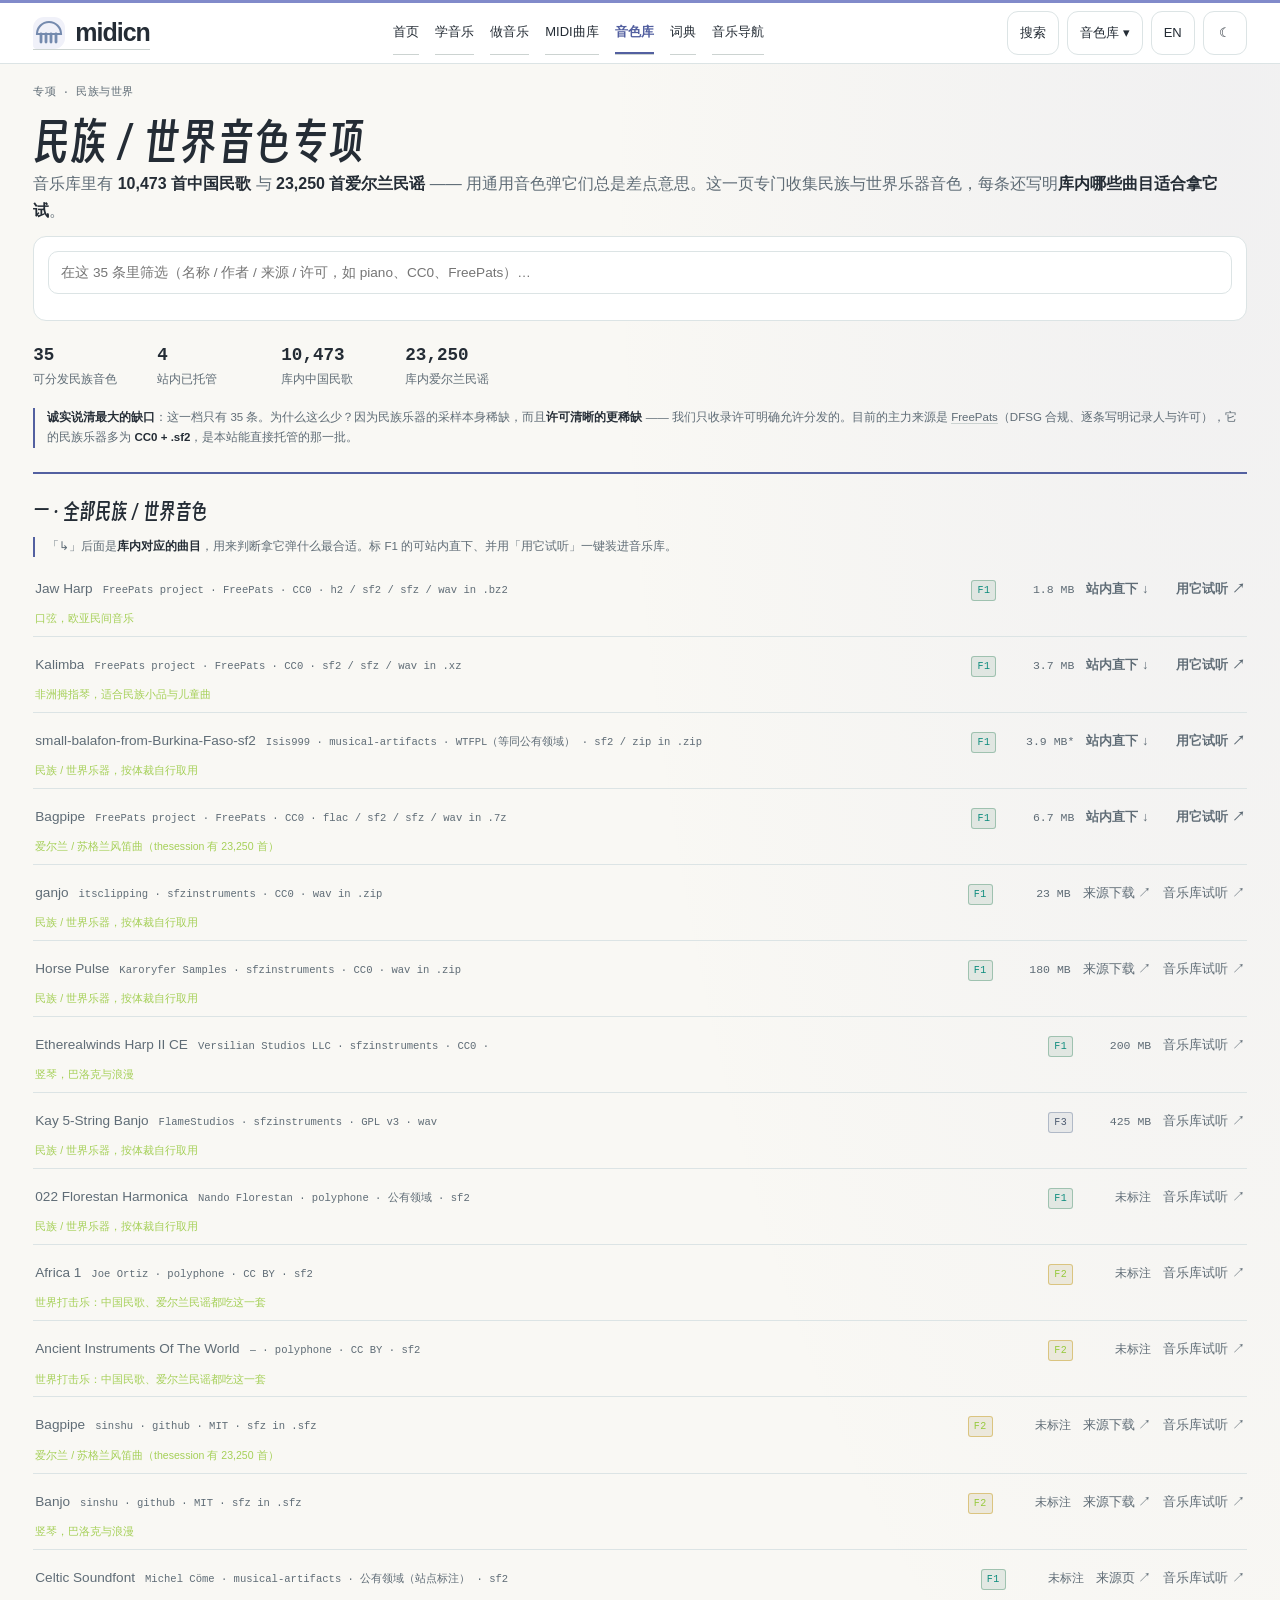
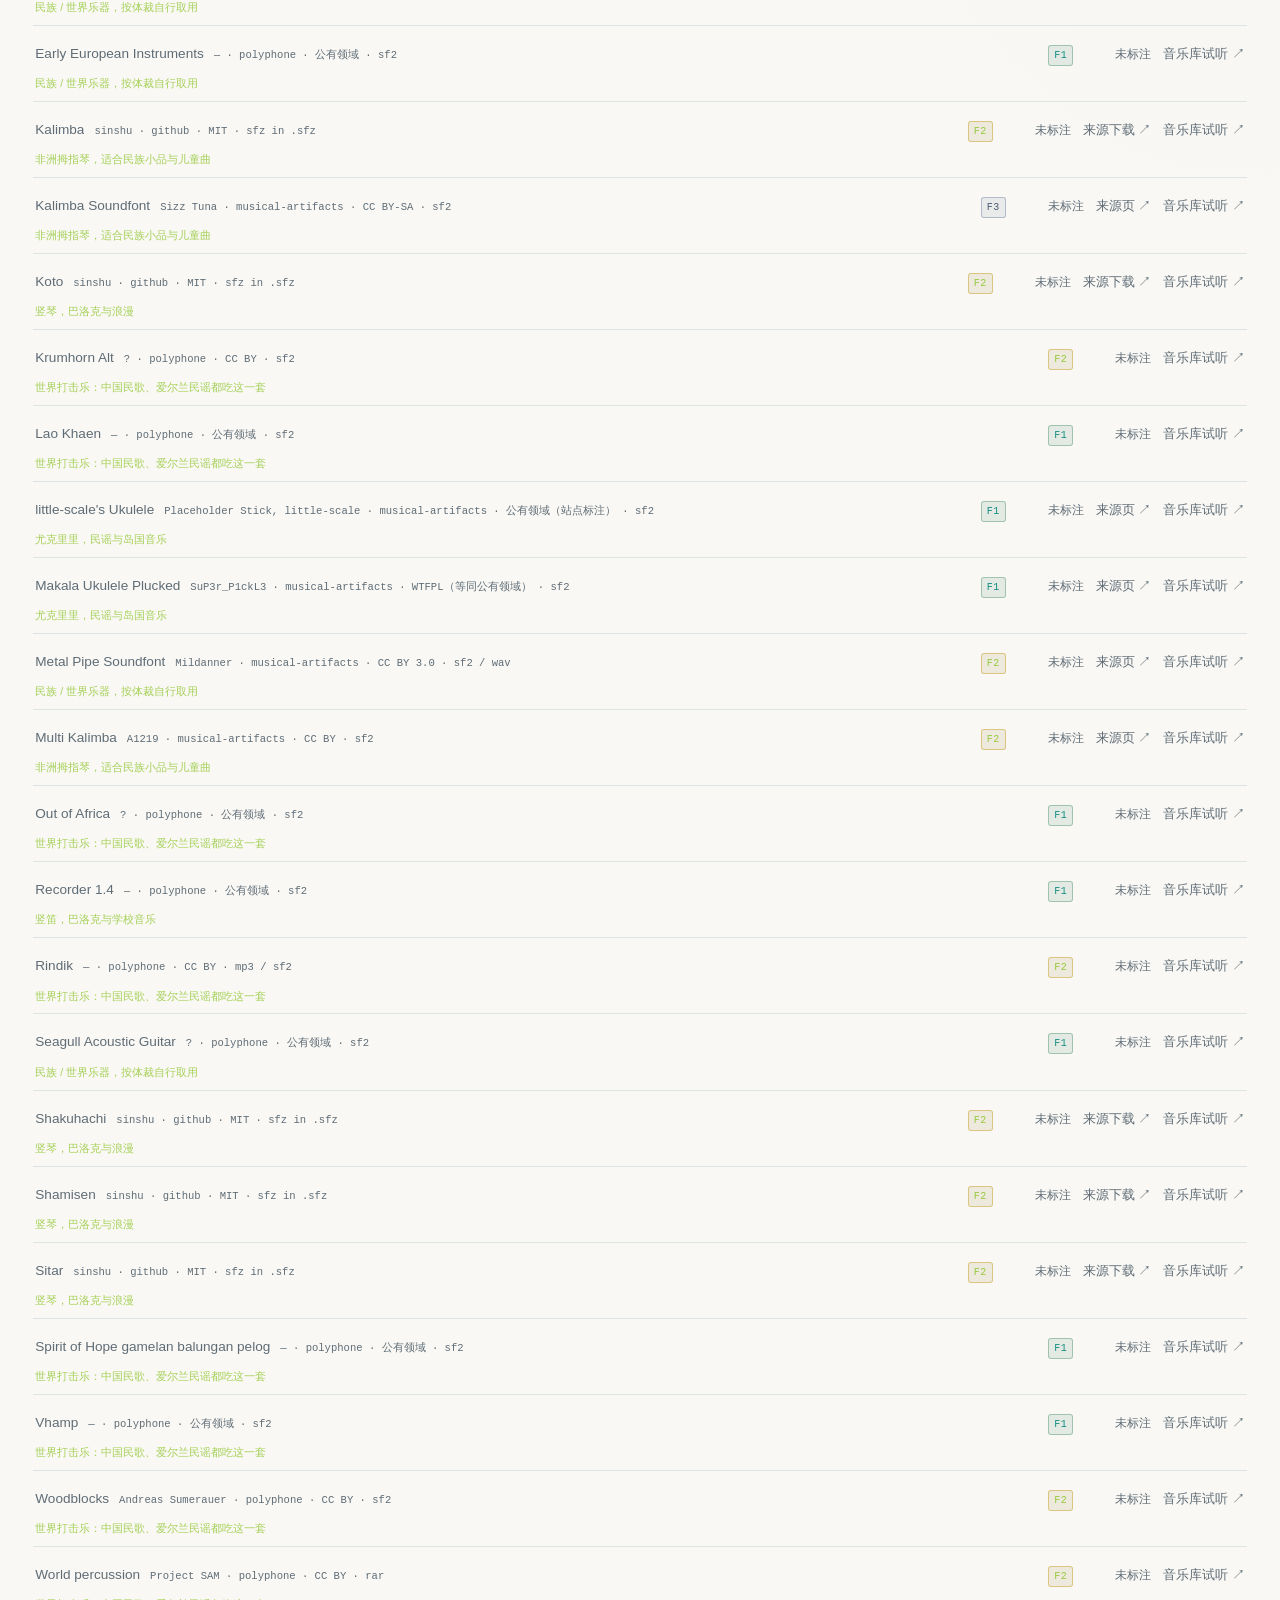
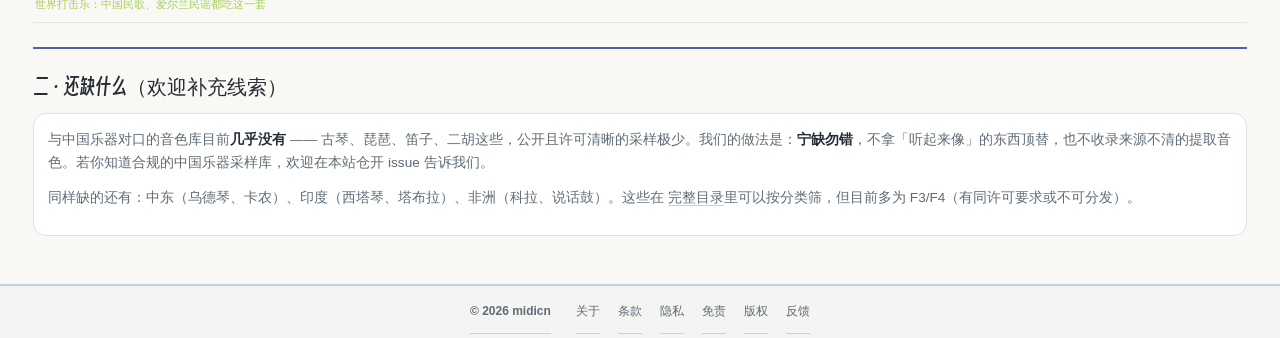
==== commit 2b3cf70b: "midicn 1.8.0: shared compact UI, canonical domains and corrected rights descriptions" ====
--- a/ethnic/index.html
+++ b/ethnic/index.html
@@ -1,19 +1,19 @@
 <!doctype html>
 <html lang="zh-Hans" data-site="sf" data-lang="zh" data-design="v6" data-ui="clean" data-page="catalog" style="--site-accent:#818aca;--site-text:#5360a0">
 <head><meta charset="utf-8"><meta name="viewport" content="width=device-width,initial-scale=1,viewport-fit=cover">
-<title>民族 / 世界音色专项｜MIDI音乐</title><meta name="description" content="SoundFont · 民族 / 世界音色专项"><meta name="robots" content="index,follow,max-image-preview:large">
+<title>民族 / 世界音色专项｜midicn</title><meta name="description" content="SoundFont · 民族 / 世界音色专项"><meta name="robots" content="index,follow,max-image-preview:large">
 <link rel="canonical" href="https://sf.midicn.com/ethnic/">
-<meta property="og:title" content="民族 / 世界音色专项｜MIDI音乐"><meta property="og:description" content="SoundFont · 民族 / 世界音色专项"><meta property="og:type" content="website"><meta property="og:url" content="https://sf.midicn.com/ethnic/"><meta property="og:site_name" content="MIDI音乐 · 音色库"><meta property="og:locale" content="zh_CN"><meta property="og:image" content="https://sf.midicn.com/assets/social/share.2a58ff760896.png"><meta name="twitter:card" content="summary_large_image">
-<meta property="og:image:width" content="1200"><meta property="og:image:height" content="630"><meta property="og:image:alt" content="MIDI音乐 · 音色库"><meta name="twitter:title" content="民族 / 世界音色专项｜MIDI音乐"><meta name="twitter:description" content="SoundFont · 民族 / 世界音色专项"><meta name="twitter:image" content="https://sf.midicn.com/assets/social/share.2a58ff760896.png">
-<link rel="alternate" type="text/plain" title="MIDI Music discovery index" href="https://sf.midicn.com/llms.txt">
+<meta property="og:title" content="民族 / 世界音色专项｜midicn"><meta property="og:description" content="SoundFont · 民族 / 世界音色专项"><meta property="og:type" content="website"><meta property="og:url" content="https://sf.midicn.com/ethnic/"><meta property="og:site_name" content="midicn · 音色库"><meta property="og:locale" content="zh_CN"><meta property="og:image" content="https://sf.midicn.com/assets/social/share.83d5f5220f72.png"><meta name="twitter:card" content="summary_large_image">
+<meta property="og:image:width" content="1200"><meta property="og:image:height" content="630"><meta property="og:image:alt" content="midicn · 音色库"><meta name="twitter:title" content="民族 / 世界音色专项｜midicn"><meta name="twitter:description" content="SoundFont · 民族 / 世界音色专项"><meta name="twitter:image" content="https://sf.midicn.com/assets/social/share.83d5f5220f72.png">
+<link rel="alternate" type="text/plain" title="midicn discovery index" href="https://sf.midicn.com/llms.txt">
 <meta name="theme-color" content="#818aca"><link rel="manifest" href="../manifest.json"><link rel="apple-touch-icon" href="../assets/core/icons/icon-192.png"><link rel="icon" href="[data-uri]">
-<script>(()=>{try{const a=document.cookie.split(';').map(x=>x.trim()).filter(x=>x.startsWith('midicn-theme=')).pop();const v=a?a.split('=')[1]:localStorage.getItem('midicn-theme');if(v==='light'||v==='dark')document.documentElement.dataset.theme=v}catch{}})();</script><link rel="preload" as="font" type="font/woff2" href="../assets/fonts/p.98d747baaf.a41209d4fb04.woff2" crossorigin><style>@font-face{font-family:"Smiley Sans";src:url("../assets/fonts/p.98d747baaf.a41209d4fb04.woff2") format("woff2");font-display:swap}</style><link rel="stylesheet" href="../assets/ui/base.97be6fc5d034.css"><link rel="stylesheet" href="../assets/ui/soundfonts-ethnic.25b1c0a201fb.css"><script type="application/ld+json">{"@context":"https://schema.org","@graph":[{"@type":"Organization","@id":"https://home.midicn.com/#organization","name":"MIDI音乐","alternateName":["midicn","MIDI Music","中国MIDI音乐"],"url":"https://home.midicn.com/","logo":{"@type":"ImageObject","url":"https://home.midicn.com/assets/core/icons/icon-512.png"}},{"@type":"WebSite","@id":"https://sf.midicn.com/#website","url":"https://sf.midicn.com/","name":"音色库 · MIDI音乐","alternateName":["SoundFonts","midicn · 音色库"],"publisher":{"@id":"https://home.midicn.com/#organization"},"inLanguage":"zh-Hans"},{"@type":"CollectionPage","@id":"https://sf.midicn.com/ethnic/#webpage","url":"https://sf.midicn.com/ethnic/","name":"民族 / 世界音色专项｜MIDI音乐","description":"SoundFont · 民族 / 世界音色专项","inLanguage":"zh-Hans","isPartOf":{"@id":"https://sf.midicn.com/#website"},"publisher":{"@id":"https://home.midicn.com/#organization"}}]}</script></head>
+<script>(()=>{try{const a=document.cookie.split(';').map(x=>x.trim()).filter(x=>x.startsWith('midicn-theme=')).pop();const v=a?a.split('=')[1]:localStorage.getItem('midicn-theme');if(v==='light'||v==='dark')document.documentElement.dataset.theme=v}catch{}})();</script><link rel="preload" as="font" type="font/woff2" href="../assets/fonts/p.98d747baaf.a41209d4fb04.woff2" crossorigin><style>@font-face{font-family:"Smiley Sans";src:url("../assets/fonts/p.98d747baaf.a41209d4fb04.woff2") format("woff2");font-display:swap}</style><link rel="stylesheet" href="../assets/ui/base.835d48a8c921.css"><link rel="stylesheet" href="../assets/ui/soundfonts-ethnic.10b60d5088d6.css"><script type="application/ld+json">{"@context":"https://schema.org","@graph":[{"@type":"Organization","@id":"https://midicn.com/#organization","name":"midicn","alternateName":["MIDI音乐","MIDI Music","中国MIDI音乐"],"url":"https://midicn.com/","logo":{"@type":"ImageObject","url":"https://midicn.com/assets/core/icons/icon-512.png"}},{"@type":"WebSite","@id":"https://sf.midicn.com/#website","url":"https://sf.midicn.com/","name":"音色库 · midicn","alternateName":["SoundFonts","midicn · 音色库"],"publisher":{"@id":"https://midicn.com/#organization"},"inLanguage":"zh-Hans"},{"@type":"CollectionPage","@id":"https://sf.midicn.com/ethnic/#webpage","url":"https://sf.midicn.com/ethnic/","name":"民族 / 世界音色专项｜midicn","description":"SoundFont · 民族 / 世界音色专项","inLanguage":"zh-Hans","isPartOf":{"@id":"https://sf.midicn.com/#website"},"publisher":{"@id":"https://midicn.com/#organization"}}]}</script></head>
 <body><a class="skip-link" href="#main" data-zh="跳至正文" data-en="Skip to content">跳至正文</a>
 <header class="site-header">
-<a class="site-brand" href="https://home.midicn.com/" data-zh-href="https://home.midicn.com/" data-en-href="https://home.midicn.com/en/" data-zh-label="MIDI音乐" data-en-label="MIDI Music" aria-label="MIDI音乐"><span class="jf-stack"><svg viewBox="0 0 32 32" width="32" height="32" class="jf jf-idle" aria-hidden="true"><path d="M4 17A12 12 0 0 1 28 17Z" fill="none" stroke="var(--accent)" stroke-width="2.1"/><path d="M8 17V25.0" stroke="var(--accent)" stroke-width="2.8" stroke-linecap="round" fill="none"/><path d="M13 17V25.0" stroke="var(--accent)" stroke-width="2.8" stroke-linecap="round" fill="none"/><path d="M18 17V25.0" stroke="var(--accent)" stroke-width="2.8" stroke-linecap="round" fill="none"/><path d="M23 17V25.0" stroke="var(--accent)" stroke-width="2.8" stroke-linecap="round" fill="none"/></svg></span><b data-zh="MIDI音乐" data-en="MIDI Music">MIDI音乐</b></a>
-<nav class="site-task-nav" data-zh-label="全站导航" data-en-label="Main navigation" aria-label="全站导航"><a href="https://home.midicn.com/" data-zh="首页" data-en="Home" data-zh-href="https://home.midicn.com/" data-en-href="https://home.midicn.com/en/">首页</a><a href="https://home.midicn.com/learn/" data-zh-href="https://home.midicn.com/learn/" data-en-href="https://home.midicn.com/en/learn/" data-zh="学音乐" data-en="Learn">学音乐</a><a href="https://home.midicn.com/make/" data-zh-href="https://home.midicn.com/make/" data-en-href="https://home.midicn.com/en/make/" data-zh="做音乐" data-en="Create">做音乐</a><a href="https://lib.midicn.com/" data-zh="MIDI曲库" data-en="MIDI" data-zh-href="https://lib.midicn.com/" data-en-href="https://lib.midicn.com/">MIDI曲库</a><a href="https://sf.midicn.com/" data-zh="音色库" data-en="SoundFonts" data-zh-href="https://sf.midicn.com/" data-en-href="https://sf.midicn.com/" aria-current="page">音色库</a><a href="https://gloss.midicn.com/" data-zh="词典" data-en="Glossary" data-zh-href="https://gloss.midicn.com/" data-en-href="https://gloss.midicn.com/en/">词典</a><a data-directory-group="directory" href="https://nav.midicn.com/" data-zh="音乐导航" data-en="Directory" data-zh-href="https://nav.midicn.com/" data-en-href="https://nav.midicn.com/">音乐导航</a></nav>
-<div class="site-actions"><a class="site-search" href="https://home.midicn.com/search/" data-zh-href="https://home.midicn.com/search/" data-en-href="https://home.midicn.com/en/search/" data-zh="搜索" data-en="Search">搜索</a>
-<div class="site-switcher"><button id="navmenu-btn" type="button" aria-expanded="false" aria-controls="navmenu-panel" data-zh="音色库 ▾" data-en="SoundFonts ▾" data-zh-label="切换分站" data-en-label="Choose a site" aria-label="切换分站">音色库 ▾</button><nav id="navmenu-panel" class="site-menu" hidden aria-label="全部分站"><a href="https://home.midicn.com/" data-zh="首页" data-en="Home" data-zh-href="https://home.midicn.com/" data-en-href="https://home.midicn.com/en/"><span class="site-dot" style="--dot:#d9795c" aria-hidden="true"></span><span data-label>首页</span></a><a href="https://nav.midicn.com/" data-zh="音乐导航" data-en="Directory" data-zh-href="https://nav.midicn.com/" data-en-href="https://nav.midicn.com/"><span class="site-dot" style="--dot:#5caaa0" aria-hidden="true"></span><span data-label>音乐导航</span></a><a href="https://ai.midicn.com/" data-zh="AI做音乐" data-en="AI Music" data-zh-href="https://ai.midicn.com/" data-en-href="https://ai.midicn.com/en/"><span class="site-dot" style="--dot:#cb7993" aria-hidden="true"></span><span data-label>AI做音乐</span></a><a href="https://prod.midicn.com/" data-zh="音频" data-en="Audio" data-zh-href="https://prod.midicn.com/" data-en-href="https://prod.midicn.com/en/"><span class="site-dot" style="--dot:#61a9b2" aria-hidden="true"></span><span data-label>音频</span></a><a href="https://hist.midicn.com/" data-zh="音乐史" data-en="Music History" data-zh-href="https://hist.midicn.com/" data-en-href="https://hist.midicn.com/en/"><span class="site-dot" style="--dot:#c49a51" aria-hidden="true"></span><span data-label>音乐史</span></a><a href="https://theo.midicn.com/" data-zh="乐理" data-en="Theory" data-zh-href="https://theo.midicn.com/" data-en-href="https://theo.midicn.com/en/"><span class="site-dot" style="--dot:#9381c6" aria-hidden="true"></span><span data-label>乐理</span></a><a href="https://inst.midicn.com/" data-zh="乐器" data-en="Instruments" data-zh-href="https://inst.midicn.com/" data-en-href="https://inst.midicn.com/en/"><span class="site-dot" style="--dot:#7b9d68" aria-hidden="true"></span><span data-label>乐器</span></a><a href="https://gloss.midicn.com/" data-zh="词典" data-en="Dictionary" data-zh-href="https://gloss.midicn.com/" data-en-href="https://gloss.midicn.com/en/"><span class="site-dot" style="--dot:#a484ae" aria-hidden="true"></span><span data-label>词典</span></a><a href="https://lib.midicn.com/" data-zh="MIDI曲库" data-en="MIDI Library" data-zh-href="https://lib.midicn.com/" data-en-href="https://lib.midicn.com/"><span class="site-dot" style="--dot:#c28a55" aria-hidden="true"></span><span data-label>MIDI曲库</span></a><a href="https://mid.midicn.com/" data-zh="MIDI下载" data-en="MIDI Downloads" data-zh-href="https://mid.midicn.com/" data-en-href="https://mid.midicn.com/"><span class="site-dot" style="--dot:#5ca69c" aria-hidden="true"></span><span data-label>MIDI下载</span></a><a href="https://zip.midicn.com/" data-zh="打包下载" data-en="Packs" data-zh-href="https://zip.midicn.com/" data-en-href="https://zip.midicn.com/"><span class="site-dot" style="--dot:#6995bd" aria-hidden="true"></span><span data-label>打包下载</span></a><a href="https://sf.midicn.com/" data-zh="音色库" data-en="SoundFonts" data-zh-href="https://sf.midicn.com/" data-en-href="https://sf.midicn.com/" aria-current="page"><span class="site-dot" style="--dot:#818aca" aria-hidden="true"></span><span data-label>音色库</span></a></nav></div>
+<a class="site-brand" href="https://midicn.com/" data-zh-href="https://midicn.com/" data-en-href="https://midicn.com/en/" data-zh-label="midicn" data-en-label="midicn" aria-label="midicn"><span class="jf-stack"><svg viewBox="0 0 32 32" width="32" height="32" class="jf jf-idle" aria-hidden="true"><path d="M4 17A12 12 0 0 1 28 17Z" fill="none" stroke="var(--accent)" stroke-width="2.1"/><path d="M8 17V25.0" stroke="var(--accent)" stroke-width="2.8" stroke-linecap="round" fill="none"/><path d="M13 17V25.0" stroke="var(--accent)" stroke-width="2.8" stroke-linecap="round" fill="none"/><path d="M18 17V25.0" stroke="var(--accent)" stroke-width="2.8" stroke-linecap="round" fill="none"/><path d="M23 17V25.0" stroke="var(--accent)" stroke-width="2.8" stroke-linecap="round" fill="none"/></svg></span><b data-zh="midicn" data-en="midicn">midicn</b></a>
+<nav class="site-task-nav" data-zh-label="全站导航" data-en-label="Main navigation" aria-label="全站导航"><a href="https://midicn.com/" data-zh="首页" data-en="Home" data-zh-href="https://midicn.com/" data-en-href="https://midicn.com/en/">首页</a><a href="https://midicn.com/learn/" data-zh-href="https://midicn.com/learn/" data-en-href="https://midicn.com/en/learn/" data-zh="学音乐" data-en="Learn">学音乐</a><a href="https://midicn.com/make/" data-zh-href="https://midicn.com/make/" data-en-href="https://midicn.com/en/make/" data-zh="做音乐" data-en="Create">做音乐</a><a href="https://lib.midicn.com/" data-zh="MIDI曲库" data-en="MIDI" data-zh-href="https://lib.midicn.com/" data-en-href="https://lib.midicn.com/">MIDI曲库</a><a href="https://sf.midicn.com/" data-zh="音色库" data-en="SoundFonts" data-zh-href="https://sf.midicn.com/" data-en-href="https://sf.midicn.com/" aria-current="page">音色库</a><a href="https://gloss.midicn.com/" data-zh="词典" data-en="Glossary" data-zh-href="https://gloss.midicn.com/" data-en-href="https://gloss.midicn.com/en/">词典</a><a data-directory-group="directory" href="https://nav.midicn.com/" data-zh="音乐导航" data-en="Directory" data-zh-href="https://nav.midicn.com/" data-en-href="https://nav.midicn.com/">音乐导航</a></nav>
+<div class="site-actions"><a class="site-search" href="https://midicn.com/search/" data-zh-href="https://midicn.com/search/" data-en-href="https://midicn.com/en/search/" data-zh="搜索" data-en="Search">搜索</a>
+<div class="site-switcher"><button id="navmenu-btn" type="button" aria-expanded="false" aria-controls="navmenu-panel" data-zh="音色库 ▾" data-en="SoundFonts ▾" data-zh-label="切换分站" data-en-label="Choose a site" aria-label="切换分站">音色库 ▾</button><nav id="navmenu-panel" class="site-menu" hidden aria-label="全部分站"><a href="https://midicn.com/" data-zh="首页" data-en="Home" data-zh-href="https://midicn.com/" data-en-href="https://midicn.com/en/"><span class="site-dot" style="--dot:#d9795c" aria-hidden="true"></span><span data-label>首页</span></a><a href="https://nav.midicn.com/" data-zh="音乐导航" data-en="Directory" data-zh-href="https://nav.midicn.com/" data-en-href="https://nav.midicn.com/"><span class="site-dot" style="--dot:#5caaa0" aria-hidden="true"></span><span data-label>音乐导航</span></a><a href="https://ai.midicn.com/" data-zh="AI做音乐" data-en="AI Music" data-zh-href="https://ai.midicn.com/" data-en-href="https://ai.midicn.com/en/"><span class="site-dot" style="--dot:#cb7993" aria-hidden="true"></span><span data-label>AI做音乐</span></a><a href="https://prod.midicn.com/" data-zh="音频" data-en="Audio" data-zh-href="https://prod.midicn.com/" data-en-href="https://prod.midicn.com/en/"><span class="site-dot" style="--dot:#61a9b2" aria-hidden="true"></span><span data-label>音频</span></a><a href="https://hist.midicn.com/" data-zh="音乐史" data-en="Music History" data-zh-href="https://hist.midicn.com/" data-en-href="https://hist.midicn.com/en/"><span class="site-dot" style="--dot:#c49a51" aria-hidden="true"></span><span data-label>音乐史</span></a><a href="https://theo.midicn.com/" data-zh="乐理" data-en="Theory" data-zh-href="https://theo.midicn.com/" data-en-href="https://theo.midicn.com/en/"><span class="site-dot" style="--dot:#9381c6" aria-hidden="true"></span><span data-label>乐理</span></a><a href="https://inst.midicn.com/" data-zh="乐器" data-en="Instruments" data-zh-href="https://inst.midicn.com/" data-en-href="https://inst.midicn.com/en/"><span class="site-dot" style="--dot:#7b9d68" aria-hidden="true"></span><span data-label>乐器</span></a><a href="https://gloss.midicn.com/" data-zh="词典" data-en="Dictionary" data-zh-href="https://gloss.midicn.com/" data-en-href="https://gloss.midicn.com/en/"><span class="site-dot" style="--dot:#a484ae" aria-hidden="true"></span><span data-label>词典</span></a><a href="https://lib.midicn.com/" data-zh="MIDI曲库" data-en="MIDI Library" data-zh-href="https://lib.midicn.com/" data-en-href="https://lib.midicn.com/"><span class="site-dot" style="--dot:#c28a55" aria-hidden="true"></span><span data-label>MIDI曲库</span></a><a href="https://midi.midicn.com/" data-zh="MIDI下载" data-en="MIDI Downloads" data-zh-href="https://midi.midicn.com/" data-en-href="https://midi.midicn.com/"><span class="site-dot" style="--dot:#5ca69c" aria-hidden="true"></span><span data-label>MIDI下载</span></a><a href="https://zip.midicn.com/" data-zh="打包下载" data-en="Packs" data-zh-href="https://zip.midicn.com/" data-en-href="https://zip.midicn.com/"><span class="site-dot" style="--dot:#6995bd" aria-hidden="true"></span><span data-label>打包下载</span></a><a href="https://sf.midicn.com/" data-zh="音色库" data-en="SoundFonts" data-zh-href="https://sf.midicn.com/" data-en-href="https://sf.midicn.com/" aria-current="page"><span class="site-dot" style="--dot:#818aca" aria-hidden="true"></span><span data-label>音色库</span></a></nav></div>
 <button id="lang" type="button" data-zh-label="切换语言" data-en-label="Switch language" aria-label="切换语言">EN</button><button id="theme" type="button" aria-label="切换明暗">☾</button></div></header><main id="main" class="doc doc-catalog" tabindex="-1">
 
   <p class="meta" data-zh="专项 · 民族与世界" data-en="SPECIAL · ETHNIC &amp; WORLD">专项 · 民族与世界</p>
@@ -52,6 +52,6 @@
   </div></div>
 
 </main><p id="midicn-status" role="status" aria-live="polite"></p>
-<nav class="site-bottom-nav" aria-label="Mobile navigation"><a href="https://home.midicn.com/" data-zh="首页" data-en="Home" data-zh-href="https://home.midicn.com/" data-en-href="https://home.midicn.com/en/">首页</a><a href="https://home.midicn.com/learn/" data-zh-href="https://home.midicn.com/learn/" data-en-href="https://home.midicn.com/en/learn/" data-zh="学习" data-en="Learn">学习</a><a href="https://home.midicn.com/make/" data-zh-href="https://home.midicn.com/make/" data-en-href="https://home.midicn.com/en/make/" data-zh="制作" data-en="Make">制作</a><a href="https://lib.midicn.com/" data-zh="MIDI库" data-en="MIDI" data-zh-href="https://lib.midicn.com/" data-en-href="https://lib.midicn.com/">MIDI库</a><a href="https://sf.midicn.com/" data-zh="音色库" data-en="Sounds" data-zh-href="https://sf.midicn.com/" data-en-href="https://sf.midicn.com/" aria-current="page">音色库</a><a href="https://nav.midicn.com/" data-zh="导航" data-en="Nav" data-zh-href="https://nav.midicn.com/" data-en-href="https://nav.midicn.com/">导航</a></nav><footer class="site-footer"><div class="footer-ad" data-footer-ad hidden><span class="footer-ad-label" data-zh="广告" data-en="Advertisement">广告</span>
-<ins class="adsbygoogle" style="display:block" data-ad-client="ca-pub-0088997035636558" data-ad-slot="1813332933" data-ad-format="auto" data-full-width-responsive="true"></ins></div><div class="footer-line" data-locale="zh"><a class="footer-brand" href="https://home.midicn.com/">© 2026 MIDI音乐</a><nav aria-label="法律声明"><a class="footer-secondary" href="https://home.midicn.com/about/">关于</a><a href="https://home.midicn.com/legal/data/terms/">条款</a><a href="https://home.midicn.com/legal/privacy/">隐私</a><a href="https://home.midicn.com/legal/data/disclaimer/">免责</a><a href="https://home.midicn.com/legal/data/copyright/">版权</a><a class="footer-feedback" data-feedback href="https://github.com/midicn/midi-library/issues" rel="noopener">反馈</a></nav></div><div class="footer-line" data-locale="en" hidden><a class="footer-brand" href="https://home.midicn.com/en/">© 2026 MIDI Music</a><nav aria-label="Legal"><a class="footer-secondary" href="https://home.midicn.com/en/about/">About</a><a href="https://home.midicn.com/en/legal/data/terms/">Terms</a><a href="https://home.midicn.com/en/legal/privacy/">Privacy</a><a href="https://home.midicn.com/en/legal/data/disclaimer/">Notice</a><a href="https://home.midicn.com/en/legal/data/copyright/">Rights</a><a class="footer-feedback" data-feedback href="https://github.com/midicn/midi-library/issues" rel="noopener">Feedback</a></nav></div><div class="page-metadata" hidden aria-hidden="true"><p id="footNote"></p><p id="footLic"></p><p id="footLegal"></p></div><noscript><nav class="no-script-sites" aria-label="All sites"><a href="https://nav.midicn.com/" data-zh="音乐导航" data-en="Directory" data-zh-href="https://nav.midicn.com/" data-en-href="https://nav.midicn.com/">音乐导航</a><a href="https://lib.midicn.com/" data-zh="MIDI曲库" data-en="MIDI Library" data-zh-href="https://lib.midicn.com/" data-en-href="https://lib.midicn.com/">MIDI曲库</a><a href="https://mid.midicn.com/" data-zh="MIDI下载" data-en="MIDI Downloads" data-zh-href="https://mid.midicn.com/" data-en-href="https://mid.midicn.com/">MIDI下载</a><a href="https://zip.midicn.com/" data-zh="打包下载" data-en="Packs" data-zh-href="https://zip.midicn.com/" data-en-href="https://zip.midicn.com/">打包下载</a><a href="https://sf.midicn.com/" data-zh="音色库" data-en="SoundFonts" data-zh-href="https://sf.midicn.com/" data-en-href="https://sf.midicn.com/">音色库</a><a href="https://home.midicn.com/" data-zh="首页" data-en="Home" data-zh-href="https://home.midicn.com/" data-en-href="https://home.midicn.com/en/">首页</a><a href="https://gloss.midicn.com/" data-zh="词典" data-en="Dictionary" data-zh-href="https://gloss.midicn.com/" data-en-href="https://gloss.midicn.com/en/">词典</a><a href="https://hist.midicn.com/" data-zh="音乐史" data-en="Music History" data-zh-href="https://hist.midicn.com/" data-en-href="https://hist.midicn.com/en/">音乐史</a><a href="https://theo.midicn.com/" data-zh="乐理" data-en="Theory" data-zh-href="https://theo.midicn.com/" data-en-href="https://theo.midicn.com/en/">乐理</a><a href="https://inst.midicn.com/" data-zh="乐器" data-en="Instruments" data-zh-href="https://inst.midicn.com/" data-en-href="https://inst.midicn.com/en/">乐器</a><a href="https://prod.midicn.com/" data-zh="音频" data-en="Audio" data-zh-href="https://prod.midicn.com/" data-en-href="https://prod.midicn.com/en/">音频</a><a href="https://ai.midicn.com/" data-zh="AI做音乐" data-en="AI Music" data-zh-href="https://ai.midicn.com/" data-en-href="https://ai.midicn.com/en/">AI做音乐</a></nav></noscript></footer>
-<script type="application/json" id="midicn-config">{"site":"sf","core":"1.7.0","locale":"zh","localeMode":"inline","serviceWorker":"../sw.js","midiLocator":"../data/midi-locator.json","midiOrigins":["https://mid.midicn.com","https://zip.midicn.com","https://lib.midicn.com"],"advertising":{"enabled":true,"client":"ca-pub-0088997035636558","slot":"1813332933","host":"sf.midicn.com"}}</script><script defer src="../assets/ui/runtime.e2eae50bcbbd.js"></script><script defer src="../assets/ui/soundfonts-ethnic.f5460e124e9f.js"></script></body></html>
+<nav class="site-bottom-nav" aria-label="Mobile navigation"><a href="https://midicn.com/" data-zh="首页" data-en="Home" data-zh-href="https://midicn.com/" data-en-href="https://midicn.com/en/">首页</a><a href="https://midicn.com/learn/" data-zh-href="https://midicn.com/learn/" data-en-href="https://midicn.com/en/learn/" data-zh="学习" data-en="Learn">学习</a><a href="https://midicn.com/make/" data-zh-href="https://midicn.com/make/" data-en-href="https://midicn.com/en/make/" data-zh="制作" data-en="Make">制作</a><a href="https://lib.midicn.com/" data-zh="MIDI库" data-en="MIDI" data-zh-href="https://lib.midicn.com/" data-en-href="https://lib.midicn.com/">MIDI库</a><a href="https://sf.midicn.com/" data-zh="音色库" data-en="Sounds" data-zh-href="https://sf.midicn.com/" data-en-href="https://sf.midicn.com/" aria-current="page">音色库</a><a href="https://nav.midicn.com/" data-zh="导航" data-en="Nav" data-zh-href="https://nav.midicn.com/" data-en-href="https://nav.midicn.com/">导航</a></nav><footer class="site-footer"><div class="footer-ad" data-footer-ad hidden><span class="footer-ad-label" data-zh="广告" data-en="Advertisement">广告</span>
+<ins class="adsbygoogle" style="display:block" data-ad-client="ca-pub-0088997035636558" data-ad-slot="1813332933" data-ad-format="auto" data-full-width-responsive="true"></ins></div><div class="footer-line" data-locale="zh"><a class="footer-brand" href="https://midicn.com/">© 2026 midicn</a><nav aria-label="法律声明"><a class="footer-secondary" href="https://midicn.com/about/">关于</a><a href="https://midicn.com/legal/data/terms/">条款</a><a href="https://midicn.com/legal/privacy/">隐私</a><a href="https://midicn.com/legal/data/disclaimer/">免责</a><a href="https://midicn.com/legal/data/copyright/">版权</a><a class="footer-feedback" data-feedback href="https://github.com/midicn/midi-library/issues" rel="noopener">反馈</a></nav></div><div class="footer-line" data-locale="en" hidden><a class="footer-brand" href="https://midicn.com/en/">© 2026 midicn</a><nav aria-label="Legal"><a class="footer-secondary" href="https://midicn.com/en/about/">About</a><a href="https://midicn.com/en/legal/data/terms/">Terms</a><a href="https://midicn.com/en/legal/privacy/">Privacy</a><a href="https://midicn.com/en/legal/data/disclaimer/">Notice</a><a href="https://midicn.com/en/legal/data/copyright/">Rights</a><a class="footer-feedback" data-feedback href="https://github.com/midicn/midi-library/issues" rel="noopener">Feedback</a></nav></div><div class="page-metadata" hidden aria-hidden="true"><p id="footNote"></p><p id="footLic"></p><p id="footLegal"></p></div><noscript><nav class="no-script-sites" aria-label="All sites"><a href="https://nav.midicn.com/" data-zh="音乐导航" data-en="Directory" data-zh-href="https://nav.midicn.com/" data-en-href="https://nav.midicn.com/">音乐导航</a><a href="https://lib.midicn.com/" data-zh="MIDI曲库" data-en="MIDI Library" data-zh-href="https://lib.midicn.com/" data-en-href="https://lib.midicn.com/">MIDI曲库</a><a href="https://midi.midicn.com/" data-zh="MIDI下载" data-en="MIDI Downloads" data-zh-href="https://midi.midicn.com/" data-en-href="https://midi.midicn.com/">MIDI下载</a><a href="https://zip.midicn.com/" data-zh="打包下载" data-en="Packs" data-zh-href="https://zip.midicn.com/" data-en-href="https://zip.midicn.com/">打包下载</a><a href="https://sf.midicn.com/" data-zh="音色库" data-en="SoundFonts" data-zh-href="https://sf.midicn.com/" data-en-href="https://sf.midicn.com/">音色库</a><a href="https://midicn.com/" data-zh="首页" data-en="Home" data-zh-href="https://midicn.com/" data-en-href="https://midicn.com/en/">首页</a><a href="https://gloss.midicn.com/" data-zh="词典" data-en="Dictionary" data-zh-href="https://gloss.midicn.com/" data-en-href="https://gloss.midicn.com/en/">词典</a><a href="https://hist.midicn.com/" data-zh="音乐史" data-en="Music History" data-zh-href="https://hist.midicn.com/" data-en-href="https://hist.midicn.com/en/">音乐史</a><a href="https://theo.midicn.com/" data-zh="乐理" data-en="Theory" data-zh-href="https://theo.midicn.com/" data-en-href="https://theo.midicn.com/en/">乐理</a><a href="https://inst.midicn.com/" data-zh="乐器" data-en="Instruments" data-zh-href="https://inst.midicn.com/" data-en-href="https://inst.midicn.com/en/">乐器</a><a href="https://prod.midicn.com/" data-zh="音频" data-en="Audio" data-zh-href="https://prod.midicn.com/" data-en-href="https://prod.midicn.com/en/">音频</a><a href="https://ai.midicn.com/" data-zh="AI做音乐" data-en="AI Music" data-zh-href="https://ai.midicn.com/" data-en-href="https://ai.midicn.com/en/">AI做音乐</a></nav></noscript></footer>
+<script type="application/json" id="midicn-config">{"site":"sf","core":"1.8.0","locale":"zh","localeMode":"inline","serviceWorker":"../sw.js","midiLocator":"../data/midi-locator.json","midiOrigins":["https://midi.midicn.com","https://zip.midicn.com","https://lib.midicn.com"],"advertising":{"enabled":true,"client":"ca-pub-0088997035636558","slot":"1813332933","host":"sf.midicn.com"}}</script><script defer src="../assets/ui/runtime.8b77506dbcb6.js"></script><script defer src="../assets/ui/soundfonts-ethnic.f5460e124e9f.js"></script></body></html>
--- a/assets/ui/base.835d48a8c921.css
+++ b/assets/ui/base.835d48a8c921.css
@@ -0,0 +1 @@
+@layer reset,tokens,base,components,layouts,utilities;@layer base{:root{color-scheme:light dark;--ink:#0B0B0C;--ink:light-dark(#F7F4EE,#0B0B0C);--ink-2:#111113;--ink-2:light-dark(#FFFFFF,#111113);--ink-3:#17171A;--ink-3:light-dark(#F1EDE5,#17171A);--ink-4:#0E0E10;--ink-4:light-dark(#FAF8F4,#0E0E10);--rule:#242427;--rule:light-dark(#D9D3C7,#242427);--rule-2:#343439;--rule-2:light-dark(#BDB5A5,#343439);--paper:#F2EEE6;--paper:light-dark(#16161A,#F2EEE6);--paper-2:#A9A49B;--paper-2:light-dark(#5A564E,#A9A49B);--paper-3:#6E6A64;--paper-3:light-dark(#6E6A64,#807B72);--vermilion:#CE4A32;--vermilion:light-dark(#A93A24,#CE4A32);--gold:#C9A227;--gold:light-dark(#8A6F10,#C9A227);--jade:#5E9E7E;--jade:light-dark(#2F6B50,#5E9E7E);--slate:#7A8AA3;--slate:light-dark(#4C5A70,#7A8AA3);--ok:light-dark(#1B7A4C,#58D48A);--study:light-dark(#1F5FA8,#5A9BD8);--doubt:light-dark(#9A6213,#E8A33D);--warn:light-dark(#C0452A,#FF7A5C);--stop:light-dark(#B32E2E,#E45A5A);--vermilion-soft:rgba(206,74,50,.14);--vermilion-soft:light-dark(rgba(169,58,36,.1),rgba(206,74,50,.14));--vermilion-line:rgba(206,74,50,.45);--vermilion-line:light-dark(rgba(169,58,36,.4),rgba(206,74,50,.45));--gold-soft:rgba(201,162,39,.14);--gold-soft:light-dark(rgba(138,111,16,.1),rgba(201,162,39,.14));--jade-soft:rgba(94,158,126,.14);--jade-soft:light-dark(rgba(47,107,80,.1),rgba(94,158,126,.14));--accent-h:18;--accent-c:.16;--accent:oklch(.58 var(--accent-c) var(--accent-h));--accent:light-dark(oklch(.58 var(--accent-c,.16) var(--accent-h)),oklch(.8 var(--accent-c,.15) var(--accent-h)));--accent-soft:oklch(.58 var(--accent-c,.16) var(--accent-h) / .14);--accent-soft:light-dark(oklch(.58 var(--accent-c,.16) var(--accent-h) / .12),oklch(.8 var(--accent-c,.15) var(--accent-h) / .16));--on-accent:light-dark(#FFF8F4,#1A0A06);--n0:light-dark(#FBF8F1,#08080B);--n1:light-dark(#FFFFFF,#12121A);--n2:light-dark(#F4F0E6,#1A1A25);--n3:light-dark(#E4DECF,#242432);--n4:light-dark(#CFC7B2,#32323F);--n5:light-dark(#B3AA93,#4A4A5A);--n6:light-dark(#8F8875,#6C6C80);--n7:light-dark(#6E6857,#8E8EA3);--n8:light-dark(#524D3F,#B4B4C6);--n9:light-dark(#38342A,#D6D6E2);--n10:light-dark(#211E17,#EFEFE8);--n11:light-dark(#12100B,#F7F6F1);--serif:"Songti SC","Source Han Serif SC","Noto Serif SC",Georgia,"Times New Roman",serif;--sans:-apple-system,BlinkMacSystemFont,"Segoe UI","PingFang SC","Hiragino Sans GB","Microsoft YaHei",Roboto,sans-serif;--mono:ui-monospace,SFMono-Regular,"SF Mono",Menlo,Consolas,monospace;--fs-10:clamp(10px,.62rem,11px);--fs-11:clamp(10.5px,.66rem,11.5px);--fs-12:clamp(11.5px,.72rem,12.5px);--fs-13:clamp(12.5px,.79rem,13.5px);--fs-14:clamp(13.5px,.85rem,14.5px);--fs-16:clamp(15px,.95rem,16.5px);--fs-20:clamp(17px,1.1rem,20px);--fs-26:clamp(20px,1.6vw,26px);--fs-34:clamp(24px,2.6vw,34px);--fs-38:clamp(28px,3.2vw,38px);--fs-46:clamp(28px,4vw,46px);--lh-tight:1.2;--lh-body:1.68;--s1:4px;--s2:8px;--s3:12px;--s4:16px;--s5:24px;--s6:32px;--s7:48px;--s8:64px;--r-1:8px;--r-2:16px;--r-3:26px;--r-full:999px;--r:var(--r-1);--r-lg:var(--r-2);--shadow-1:0 1px 0 light-dark(rgba(90,70,30,.1),rgba(0,0,0,.35)),0 10px 24px -16px oklch(.6 .1 var(--accent-h) / .45);--shadow-2:0 2px 0 light-dark(rgba(90,70,30,.08),rgba(0,0,0,.3)),0 20px 44px -22px oklch(.6 .12 var(--accent-h) / .55);--wrap:min(92vw,1560px);--wrap-wide:var(--wrap);--wrap-read:var(--wrap);--gutter:clamp(var(--s4),2.5vw,var(--s6));--z-hdr:20;--z-play:30;--z-pop:40;--hdr:56px;--play:68px;--tap:44px;--sa-t:env(safe-area-inset-top,0px);--sa-b:env(safe-area-inset-bottom,0px);--sa-l:env(safe-area-inset-left,0px);--sa-r:env(safe-area-inset-right,0px);--t:.15s linear}:root[data-theme=light]{color-scheme:light}:root[data-theme=dark]{color-scheme:dark}@media(prefers-reduced-motion:reduce){:root{--t:.01s}}.jf-t1{stroke:var(--jf-1)}.jf-t2{stroke:var(--jf-2)}.jf-t3{stroke:var(--jf-3)}.jf-t4{stroke:var(--jf-4)}.jf-w1{stroke:var(--jf-1)}.jf-w4{stroke:var(--jf-4)}.jf-dome{fill:var(--jf-dome)}.jf-dome-n{fill:color-mix(in oklab,var(--jf-dome) 22%,var(--n6))}.jf-dome-d{fill:color-mix(in oklab,var(--jf-dome) 12%,var(--n4))}.jf-mute{stroke:color-mix(in oklab,var(--jf-dome) 45%,var(--n6))}.jf-n{stroke:var(--n6)}.jf-n4{stroke:var(--n4)}.jf-doubt{stroke:var(--doubt)}.jf-dim{stroke:var(--jf-dome);stroke-opacity:.55}.jf-stack{display:inline-flex;position:relative;line-height:0;flex:none}.jf-stack .jf{display:none}.jf-stack .jf-idle{display:block}.jf-stack .jf-playing,.jf-stack .jf-loading,.jf-stack .jf-done,.jf-stack .jf-hint{position:absolute;top:0;left:0}:root[data-jf=playing] .jf-stack .jf-idle{visibility:hidden}:root[data-jf=playing] .jf-stack .jf-playing{display:block}:root[data-jf=loading] .jf-stack .jf-idle{visibility:hidden}:root[data-jf=loading] .jf-stack .jf-loading{display:block}:root[data-jf=hint] .jf-stack .jf-idle{visibility:hidden}:root[data-jf=hint] .jf-stack .jf-hint{display:block}:root[data-jf=done] .jf-stack .jf-idle{visibility:hidden}:root[data-jf=done] .jf-stack .jf-done{display:block}@media(prefers-reduced-motion:no-preference){:root[data-jf=playing] .jf-stack .jf-playing path:nth-of-type(odd){animation:jf-swim 1.6s ease-in-out infinite alternate}@keyframes jf-swim{0%{transform:translateY(-.6px)}to{transform:translateY(.6px)}}}*{box-sizing:border-box;margin:0;padding:0}html{-webkit-text-size-adjust:100%;scroll-behavior:smooth}body{background:var(--ink);color:var(--paper);font-family:var(--sans);font-size:var(--fs-14);line-height:var(--lh-body);-webkit-font-smoothing:antialiased;overflow-x:visible}a{color:inherit;text-decoration:none;border-bottom:1px solid var(--rule-2);transition:border-color var(--t),color var(--t)}a:hover{border-bottom-color:var(--vermilion);color:var(--vermilion)}button,input,select{font:inherit;color:inherit}button{background:none;border:0;cursor:pointer}:focus-visible{outline:2px solid var(--vermilion);outline-offset:2px}img,svg{display:block;max-width:100%}::selection{background:var(--vermilion);color:#fff}code,kbd{font-family:var(--mono);font-size:.9em;background:var(--ink-4);border:1px solid var(--rule);padding:.05em .3em}pre{background:var(--ink-4);border:1px solid var(--rule);padding:var(--s4);overflow-x:auto;font-family:var(--mono);font-size:var(--fs-12);line-height:1.8;margin:var(--s3) 0 var(--s5)}pre code{background:none;border:0;padding:0}h1,h2,h3{font-family:var(--serif);font-weight:600;letter-spacing:.01em;line-height:var(--lh-tight)}h1{font-size:var(--fs-34)}h2{font-size:var(--fs-26)}h3{font-size:var(--fs-16);font-family:var(--sans);font-weight:650;letter-spacing:0}p{color:var(--paper-2);margin-bottom:var(--s3)}strong,b{color:var(--paper);font-weight:650}.lede{font-family:var(--serif);font-size:var(--fs-16);line-height:1.78;color:var(--paper);max-width:100%}.lede em{font-style:normal;color:var(--vermilion)}.meta{font-family:var(--mono);font-size:var(--fs-11);color:var(--paper-3);letter-spacing:.04em}.num{font-family:var(--mono);font-variant-numeric:tabular-nums}.stitle{display:flex;align-items:baseline;gap:var(--s3);flex-wrap:wrap;padding-top:var(--s2);border-top:2px solid var(--vermilion);margin:var(--s5) 0 var(--s3)}.stitle h2{margin:0}.stitle .spacer{margin-left:auto}h1,h2,h3,p,.lede{text-wrap:wrap}.lede{max-width:100%}.nav a,.btn,.axis,.langbtn,.dlchip,.dlmore,.tag,.lic{white-space:nowrap}.nav{flex-wrap:wrap;row-gap:var(--s2)}@media(max-width:1023px){.hbar{flex-wrap:wrap;height:auto;min-height:52px;padding-top:var(--s2);padding-bottom:var(--s2);row-gap:var(--s2)}.nav{margin-left:0;width:100%;order:9;gap:var(--s4)}}.wrap{width:100%;max-width:var(--wrap);margin:0 auto;padding:0 var(--gutter)}.wrap-read{max-width:var(--wrap-read)}body>header{position:sticky;top:0;z-index:var(--z-hdr);background:var(--ink);border-bottom:1px solid var(--rule)}.hbar{max-width:var(--wrap);margin:0 auto;height:var(--hdr);padding:0 var(--gutter);display:flex;align-items:center;gap:var(--s5)}.brand{display:flex;align-items:center;gap:var(--s2);border:0;flex:none}.brand svg{width:22px;height:22px;flex:none}.brand .jf-404 svg{width:32px;height:32px}.brand b{font-family:var(--serif);font-size:var(--fs-16);font-weight:600}.brand i{font-family:var(--mono);font-size:var(--fs-11);font-style:normal;color:var(--paper-3);margin-left:2px}.nav{display:flex;gap:var(--s5);font-size:var(--fs-13);margin-left:auto;flex-wrap:wrap}.nav a{border-bottom:1px solid transparent;padding-bottom:2px;color:var(--paper-2)}.nav a:hover{color:var(--paper);border-bottom-color:var(--rule-2)}.nav a.on{color:var(--paper);border-bottom-color:var(--vermilion)}.iconbtn{width:34px;height:34px;border:1px solid var(--rule);color:var(--paper-2);display:grid;place-items:center;transition:var(--t);flex:none}.iconbtn:hover{border-color:var(--vermilion);color:var(--vermilion)}.iconbtn svg{width:15px;height:15px;fill:currentColor}.langbtn{width:auto;padding:0 var(--s3);font-family:var(--mono);font-size:var(--fs-11)}#theme svg{fill:none;stroke:currentColor}#theme .i-sun{display:none}#theme .i-moon{display:block}@media(prefers-color-scheme:dark){:root:not([data-theme=light]) #theme .i-sun{display:block}:root:not([data-theme=light]) #theme .i-moon{display:none}}:root[data-theme=dark] #theme .i-sun{display:block}:root[data-theme=dark] #theme .i-moon{display:none}:root[data-theme=light] #theme .i-sun{display:none}:root[data-theme=light] #theme .i-moon{display:block}.kb-tabicons{position:absolute;width:0;height:0;overflow:hidden}.panel{border:1px solid var(--rule);background:var(--ink-2)}.panel-hd{display:flex;align-items:center;gap:var(--s3);padding:var(--s3) var(--s4);border-bottom:1px solid var(--rule);font-family:var(--serif);font-size:var(--fs-14)}.panel-bd{padding:var(--s3) var(--s4)}.tile{border:1px solid var(--rule);background:var(--ink-2);padding:var(--s3);transition:border-color var(--t),background var(--t);display:block}.tile:hover{border-color:var(--rule-2);background:var(--ink-3);border-bottom-color:var(--rule-2)}.tile.is-on{border-color:var(--vermilion);background:var(--vermilion-soft)}.dl{display:grid;grid-template-columns:auto minmax(0,1fr);gap:var(--s2) var(--s4);font-size:var(--fs-13)}.dl dt{color:var(--paper-3);white-space:nowrap;font-family:var(--mono);font-size:var(--fs-11);padding-top:2px}.dl dd{margin:0;color:var(--paper);word-break:break-word}table{width:100%;border-collapse:collapse;font-size:var(--fs-13)}th,td{text-align:left;padding:var(--s3);border-bottom:1px solid var(--rule);vertical-align:top}th{font-family:var(--mono);font-size:var(--fs-11);color:var(--paper-3);letter-spacing:.06em;font-weight:500;border-bottom-color:var(--rule-2);white-space:nowrap}td b{font-weight:600}.tw{width:100%;overflow-x:auto;-webkit-overflow-scrolling:touch}.lic{display:inline-flex;align-items:center;gap:var(--s2);font-family:var(--mono);font-size:var(--fs-11);white-space:nowrap;border:1px solid currentColor;padding:1px var(--s2);color:var(--paper-3)}.lic:before{content:"";width:6px;height:6px;background:currentColor;flex:none}.lic.c1{color:var(--jade)}.lic.c2{color:var(--gold)}.lic.c3{color:var(--slate)}.lic.no{color:var(--vermilion)}.lic.plain{border-color:var(--rule);color:var(--paper-3)}.btn{display:inline-flex;align-items:center;justify-content:center;gap:var(--s2);min-height:44px;padding:0 var(--s4);border:1px solid var(--rule-2);background:none;color:var(--paper);font-size:var(--fs-13);transition:var(--t)}.btn:hover{border-color:var(--vermilion);color:var(--vermilion)}.btn.primary{background:var(--vermilion);border-color:var(--vermilion);color:#fff}.btn.primary:hover{filter:brightness(1.08);color:#fff}.btn.ghost{border-color:transparent;color:var(--paper-2);padding:0 var(--s3)}.btn.ghost:hover{border-color:var(--rule);color:var(--paper)}.btn svg{width:14px;height:14px;fill:currentColor}.sig{display:flex;align-items:flex-end;gap:1px;height:24px}.sig i{flex:1;background:var(--rule-2);transition:background var(--t)}.tile:hover .sig i{background:var(--vermilion)}footer{margin-top:var(--s6);border-top:1px solid var(--rule);padding:var(--s4) 0 calc(var(--s4) + var(--sa-b))}.fnote{margin-top:var(--s6);padding-top:var(--s4);border-top:1px solid var(--rule);font-size:var(--fs-11);color:var(--paper-3);line-height:1.9}.fbar{display:flex;align-items:center;gap:var(--s2) var(--s4);flex-wrap:wrap;font-size:var(--fs-12);color:var(--paper-3)}.fbar b{font-family:var(--serif);font-size:var(--fs-13);color:var(--paper);font-weight:600}.fnav{display:flex;gap:var(--s3) var(--s4);flex-wrap:wrap}.fnav a{font-size:var(--fs-12);color:var(--paper-2);border-bottom:0}.fnav a:hover{color:var(--vermilion)}.flic{margin-left:auto;font-family:var(--mono);font-size:var(--fs-11);color:var(--paper-3)}.fnote{margin-top:var(--s3);padding-top:var(--s3);border-top:1px solid var(--rule);display:flex;gap:var(--s2) var(--s5);flex-wrap:wrap;justify-content:space-between;font-family:var(--mono);font-size:var(--fs-11);color:var(--paper-3)}.fnote a{color:var(--paper-3);border-bottom:0}.fnote a:hover{color:var(--vermilion)}.pkgs{display:grid;grid-template-columns:repeat(auto-fill,minmax(268px,1fr));gap:var(--s3)}.pkg{border:1px solid var(--rule);background:var(--ink-2);padding:var(--s4);display:flex;flex-direction:column;gap:var(--s2)}.pkg:hover{border-color:var(--rule-2)}.pkg .pn{font-family:var(--serif);font-size:var(--fs-16)}.pkg .pm{font-family:var(--mono);font-size:var(--fs-11);color:var(--paper-3)}.pkg .pd{font-size:var(--fs-12);color:var(--paper-2);line-height:1.7;flex:1}.pkg .dlbtn{align-self:flex-start;min-height:34px;padding:0 var(--s3);background:var(--vermilion);color:#fff;display:inline-flex;align-items:center;gap:var(--s2);font-size:var(--fs-12);border:0}.pkg .dlbtn:hover{filter:brightness(1.08);color:#fff}.pkg .dlbtn svg{width:13px;height:13px;fill:currentColor}.steps{counter-reset:s;list-style:none}.steps li{counter-increment:s;position:relative;padding-left:var(--s6);margin-bottom:var(--s3);font-size:var(--fs-13);color:var(--paper-2)}.steps li:before{content:counter(s,decimal-leading-zero);position:absolute;left:0;top:.1em;font-family:var(--mono);font-size:var(--fs-11);color:var(--vermilion)}.note{font-size:var(--fs-12);color:var(--paper-3);border-left:2px solid var(--vermilion);padding-left:var(--s3);margin:var(--s3) 0}main.doc.wide{max-width:var(--wrap)}main.doc{width:100%;max-width:var(--wrap);margin:0 auto;padding:var(--s5) var(--gutter) var(--s6)}main.doc h2{margin-top:var(--s4)}main.doc h3{margin-top:var(--s3)}main.doc ul,main.doc ol{margin:var(--s2) 0 var(--s3) var(--s5);color:var(--paper-2)}main.doc li{margin-bottom:var(--s2)}@media(max-width:640px){.hbar{height:52px;gap:var(--s3)}.nav{gap:var(--s3);font-size:var(--fs-12)}.hbar>.brand{min-height:44px}.hbar .kb-lang,.hbar .iconbtn{min-width:44px;min-height:44px}.hbar .kb-lang{display:inline-flex;align-items:center;justify-content:center}h1{font-size:var(--fs-26)}.pkgs{grid-template-columns:1fr}table{font-size:var(--fs-12)}th,td{padding:var(--s2)}}.morebtn{display:inline-flex;align-items:center;justify-content:center;gap:var(--s2);min-height:44px;padding:var(--s2) var(--s5);border:1px solid var(--rule-2);background:none;color:var(--paper);font-size:var(--fs-13);transition:var(--t);max-width:100%;white-space:normal;text-align:center;line-height:1.4}.morebtn:hover{border-color:var(--vermilion);color:var(--vermilion)}@media(max-width:640px){.morebtn{width:100%}}.morewrap{display:flex;justify-content:center;margin:var(--s5) 0}}@layer components{.kb-switch{display:flex;flex-wrap:wrap;gap:2px 4px;align-items:center;margin:0;padding:0;list-style:none;min-width:0}.kb-switch a{display:inline-block;padding:.28em .52em;font-size:var(--fs-12);line-height:1.35;border-radius:2px;text-decoration:none;white-space:nowrap;opacity:.62;transition:opacity .15s,background-color .15s}.kb-switch a:hover{opacity:1;background:color-mix(in srgb,currentColor 12%,transparent)}.kb-switch a[aria-current=page]{opacity:1;font-weight:500;box-shadow:inset 0 -2px 0 var(--accent, currentColor)}.kb-switch .kb-switch-sep{opacity:.22;padding:0 .15em;user-select:none}@media(max-width:1023px){.kb-switch{flex:1 1 100%;order:9;padding-top:var(--s1)}.kb-lang{margin-left:auto}}@media(max-width:640px){.kb-switch{gap:1px 2px}.kb-switch a{font-size:var(--fs-11);padding:.24em .38em;letter-spacing:0}.kb-switch .kb-switch-sep{padding:0 .05em}}.kb-lang{flex:0 0 auto;margin-left:var(--s3);padding:.26em .62em;font-size:var(--fs-12);line-height:1.4;border:1px solid var(--rule-2);border-radius:var(--r);text-decoration:none;opacity:.8;white-space:nowrap;transition:border-color var(--t),opacity var(--t)}.kb-lang:hover{border-color:var(--accent);opacity:1;text-decoration:none}.kb-suffix{opacity:.6;font-weight:400}.kb-suffix:before{content:"\b7";margin:0 .38em;opacity:.5}:root{--jf-1:#FF7C9E;--jf-2:#FF8B6E;--jf-3:#FFAE55;--jf-4:#FFD24E;--jf-dome:#FF8B6E }:root[data-site=home]{--jf-1:light-dark(#F34875,#FF7C9E);--jf-2:light-dark(#F1522B,#FF8B6E);--jf-3:light-dark(#CD710D,#FFAE55);--jf-4:light-dark(#AB830B,#FFD24E);--jf-dome:light-dark(#F1522B,#FF8B6E) }:root[data-site=hist]{--jf-1:light-dark(#B87D0C,#FFC24E);--jf-2:light-dark(#A2861C,#EBCB4E);--jf-3:light-dark(#7C912B,#BBD754);--jf-4:light-dark(#58982D,#8FD95E);--jf-dome:light-dark(#A2861C,#EBCB4E) }:root[data-site=theo]{--jf-1:light-dark(#494AF3,#8B8CFF);--jf-2:light-dark(#2B8CE3,#6FB6F5);--jf-3:light-dark(#2B8CE3,#6FB6F5);--jf-4:light-dark(#494AF3,#8B8CFF);--jf-dome:light-dark(#496FF3,#7E9BFF) }:root[data-site=inst]{--jf-1:light-dark(#69962B,#A6DB5E);--jf-2:light-dark(#319C4F,#6BD98A);--jf-3:light-dark(#29997D,#46D9B4);--jf-4:light-dark(#2996A0,#4CD0DC);--jf-dome:light-dark(#319C4F,#6BD98A) }:root[data-site=prod]{--jf-1:light-dark(#2A9A73,#4ED9A8);--jf-2:light-dark(#2796A6,#4CCDE0);--jf-3:light-dark(#338CE0,#5AA8F0);--jf-4:light-dark(#4960F3,#7A8CFF);--jf-dome:light-dark(#2796A6,#4CCDE0) }:root[data-site=gloss]{--jf-1:light-dark(#7E55E7,#9D7BF5);--jf-2:light-dark(#A05CE0,#B579EE);--jf-3:light-dark(#B762DB,#C778E8);--jf-4:light-dark(#D05AC8,#E074D8);--jf-dome:light-dark(#B762DB,#C778E8) }:root[data-site=ai]{--jf-1:light-dark(#DF51B5,#EE6FC8);--jf-2:light-dark(#F34489,#FF6FA8);--jf-3:light-dark(#F34949,#FF7C7C);--jf-4:light-dark(#DB680E,#FFA45C);--jf-dome:light-dark(#F34489,#FF6FA8) }:root[data-site=lib],:root[data-site=mid],:root[data-site=zip],:root[data-site=sf]{--jf-1:light-dark(#748AAE,#7C93B8);--jf-2:light-dark(#748AAE,#7C93B8);--jf-3:light-dark(#748AAE,#7C93B8);--jf-4:light-dark(#748AAE,#7C93B8);--jf-dome:light-dark(#748AAE,#7C93B8) }:root[data-site]{--accent:var(--jf-dome) }.kb-crumbs{display:flex;flex-wrap:wrap;align-items:center;gap:.3em;font-size:var(--fs-12);opacity:.7;margin:0 0 1.1rem}.kb-crumbs a{text-decoration:none;opacity:.85}.kb-crumbs a:hover{opacity:1;text-decoration:underline}.kb-crumbs .sep{opacity:.35}@media(min-width:1920px){:root{--wrap:min(92vw,1840px) }}@media(min-width:2560px){:root{--wrap:min(88vw,2120px) }}@supports (padding: max(0px)){.hbar{padding-top:var(--sa-t);padding-left:max(var(--gutter),var(--sa-l));padding-right:max(var(--gutter),var(--sa-r))}main.doc{padding-left:max(var(--gutter),var(--sa-l));padding-right:max(var(--gutter),var(--sa-r))}.footwrap{padding-left:max(var(--gutter),var(--sa-l));padding-right:max(var(--gutter),var(--sa-r));padding-bottom:calc(var(--s4) + var(--sa-b) + env(safe-area-inset-bottom,0px))}}header{transition:transform .22s ease}header.is-hidden{transform:translateY(-100%)}@media(min-width:1024px){header.is-hidden{transform:none}}@media(prefers-reduced-motion:reduce){header{transition:none}}a,button,summary,[role=button]{-webkit-tap-highlight-color:transparent;touch-action:manipulation}.kb-switch a:active{opacity:1;background:color-mix(in srgb,currentColor 18%,transparent)}.kb-lang:active{border-color:var(--accent);opacity:1}summary:active{opacity:.75}footer.foot{padding:0}.footwrap{width:100%;max-width:var(--wrap);margin:0 auto;padding:var(--s4) var(--gutter) calc(var(--s4) + var(--sa-b))}.footline{display:flex;flex-wrap:wrap;align-items:center;padding-bottom:var(--s3);margin-bottom:var(--s3);border-bottom:1px solid var(--rule)}.footnote{margin:0;font-size:var(--fs-12);line-height:1.9;color:var(--paper-3);max-width:100%}.footnote a{color:var(--paper-2);border-bottom:1px solid var(--rule-2)}.footnote a:hover{color:var(--accent)}.footmeta{margin:var(--s3) 0 0;display:flex;flex-wrap:wrap;align-items:baseline;gap:.2em var(--s3);font-size:var(--fs-11);color:var(--paper-3)}.footlinks{display:inline-flex;flex-wrap:wrap;gap:.2em var(--s3)}.footlinks a{color:var(--paper-3);border-bottom:0}.footlinks a:hover{color:var(--accent)}.footcore{font-family:var(--mono);opacity:.72}.footcore:before{content:"\b7";margin-right:.45em;opacity:.6}.kb-toc{font-size:var(--fs-13);border-left:1px solid var(--rule);padding-left:.85rem}.kb-toc a{display:block;padding:.18em 0;text-decoration:none;opacity:.7}.kb-toc a:hover{opacity:1}:root[data-theme=light] .kb-toc{border-left-color:var(--rule)}.kb-tabs{display:none}@media(max-width:640px){:root{--tabs-h:calc(56px + var(--sa-b)) }.kb-switch{display:none}.kb-tabs{display:grid;grid-template-columns:repeat(8,1fr);gap:1px;position:fixed;left:0;right:0;bottom:0;z-index:var(--z-hdr);padding:6px 2px calc(6px + var(--sa-b));background:var(--ink-2);border-top:1px solid var(--rule)}.kb-tabs>a,.kb-tabs summary{display:grid;place-items:center;gap:1px;min-height:var(--tap);border-radius:var(--r-1);font-size:9.5px;line-height:1.1;text-decoration:none;color:var(--paper-2);background:none;border:0;cursor:pointer;font-family:inherit;letter-spacing:0;padding:3px 0}.kb-tabs>a svg{width:16px;height:16px;display:block;flex:none}.kb-tabs>a:hover,.kb-tabs summary:hover{color:var(--paper)}.kb-tabs>a[aria-current=page]{color:var(--accent);font-weight:650}.kb-tabs-more{position:relative}.kb-tabs-more[open]>summary{background:color-mix(in srgb,currentColor 12%,transparent);color:var(--paper)}.kb-tabs-sheet{position:absolute;bottom:calc(100% + var(--s2));left:0;right:0;background:var(--ink-2);border:1px solid var(--rule);border-radius:var(--r-2);padding:var(--s2);display:grid;grid-template-columns:1fr 1fr;gap:2px;max-height:min(56vh,420px);overflow:auto;box-shadow:0 -12px 32px -18px #0009}.kb-tabs-sheet a{display:grid;place-items:center;min-height:var(--tap);border-radius:var(--r-1);font-size:var(--fs-12);color:var(--paper-2);text-decoration:none}.kb-tabs-sheet a:hover{background:color-mix(in srgb,currentColor 12%,transparent);color:var(--paper)}.kb-tabs-sheet a[aria-current=page]{color:var(--accent);font-weight:650}main{padding-bottom:calc(var(--s6) + var(--tabs-h))}}@media(prefers-reduced-motion:reduce){.kb-tabs,.kb-tabs-sheet{transition:none}}}@layer components{html[data-design=v6]{--ink:light-dark(#FFF5E4,#1B1317);--ink-2:light-dark(#FFFCF4,#261A1F);--ink-3:light-dark(#FFE9C9,#33222A);--ink-4:light-dark(#FFF9EE,#2B1D23);--paper:light-dark(#241B17,#FFF3E6);--paper-2:light-dark(#5C4B3F,#C6B3A6);--paper-3:light-dark(#6F5B4A,#A9958A);--rule:light-dark(#D8C7AE,#4A383F);--rule-2:light-dark(#C3AE90,#5C454D);--v6-line:light-dark(#241B17,#FFF3E6);--v6-accent:var(--jf-1,var(--vermilion));--v6-accent-2:var(--jf-3,var(--gold));--v6-display:"Smiley Sans","Songti SC",serif;--v6-r:20px;--v6-shadow:0 5px 0 light-dark(rgba(36,27,23,.88),rgba(0,0,0,.62));--v6-shadow-sm:0 3px 0 light-dark(rgba(36,27,23,.88),rgba(0,0,0,.62));color-scheme:light dark}html[data-design=v6] body{background-color:var(--ink);background-image:radial-gradient(color-mix(in srgb,var(--v6-line) 7%,transparent) 1px,transparent 1.2px),radial-gradient(50% 36% at 86% 4%,color-mix(in srgb,var(--v6-accent) 10%,transparent),transparent 70%),radial-gradient(42% 34% at 4% 96%,color-mix(in srgb,var(--v6-accent-2) 9%,transparent),transparent 70%);background-size:24px 24px,auto,auto}html[data-design=v6] body>header{border-bottom:2px solid var(--v6-line);background:color-mix(in srgb,var(--ink) 92%,transparent)}html[data-design=v6] .brand b{font-family:var(--v6-display);font-size:22px;letter-spacing:.01em}html[data-design=v6] .brand i{font-size:10.5px}html[data-design=v6] .kb-switch a{border-radius:999px;padding:.32em .55em;opacity:.72}html[data-design=v6] .kb-switch a:hover{background:color-mix(in srgb,var(--v6-line) 10%,transparent);opacity:1}html[data-design=v6] .kb-switch a[aria-current=page]{opacity:1;box-shadow:inset 0 -3px 0 var(--v6-accent)}html[data-design=v6] .kb-lang{border:2px solid var(--v6-line);border-radius:999px;padding:5px 10px;font-weight:700;line-height:1.2}html[data-design=v6] .kb-lang:hover{border-bottom-color:var(--v6-line);background:var(--ink-3);color:var(--paper)}html[data-design=v6] .doc-index{padding-top:clamp(28px,4vw,56px)}html[data-design=v6] .v6-hero{display:grid;grid-template-columns:1.05fr .95fr;gap:clamp(20px,4vw,48px);align-items:center;position:relative;margin-bottom:clamp(28px,4vw,52px)}html[data-design=v6] .v6-eyebrow{display:inline-flex;align-items:center;gap:6px;background:var(--ink-3);color:var(--paper);border:2px solid var(--v6-line);border-radius:999px;padding:4px 10px;font-family:var(--mono);font-size:10.5px;letter-spacing:.1em}html[data-design=v6] .doc-index h1{font-family:var(--v6-display);font-size:clamp(48px,7vw,82px);line-height:.98;letter-spacing:-.03em;margin:14px 0;font-weight:400}html[data-design=v6] .v6-actions{display:flex;gap:10px;margin-top:20px;flex-wrap:wrap}html[data-design=v6] .v6-btn{display:inline-flex;align-items:center;gap:7px;padding:11px 18px;border-radius:999px;border:2px solid var(--v6-line);background:var(--ink-2);color:var(--paper);font-size:13px;font-weight:700;box-shadow:var(--v6-shadow-sm);transition:transform .14s,box-shadow .14s,background .14s}html[data-design=v6] .v6-btn:hover{transform:translateY(-2px);box-shadow:0 5px 0 light-dark(rgba(36,27,23,.88),rgba(0,0,0,.62));color:var(--paper)}html[data-design=v6] .v6-btn.primary{background:var(--v6-accent);color:#1b1317;border-color:var(--v6-line)}html[data-design=v6] .v6-hero-art{position:relative;display:grid;place-items:center;min-height:250px}html[data-design=v6] .v6-jf{width:clamp(160px,17vw,230px);height:auto;filter:drop-shadow(0 18px 24px color-mix(in srgb,var(--v6-accent) 30%,transparent))}html[data-design=v6] .v6-bubble{position:absolute;right:0;top:4%;background:var(--ink-2);border:2px solid var(--v6-line);border-radius:18px 18px 18px 5px;padding:8px 12px;font-size:12px;font-weight:700;box-shadow:var(--v6-shadow-sm);transform:rotate(2deg)}html[data-design=v6] .v6-hero-art:before,html[data-design=v6] .v6-hero-art:after{content:"";position:absolute;border-radius:50%;pointer-events:none;background:color-mix(in srgb,var(--v6-accent) 18%,transparent);filter:blur(1px)}html[data-design=v6] .v6-hero-art:before{width:90px;height:90px;left:4%;top:10%}html[data-design=v6] .v6-hero-art:after{width:54px;height:54px;right:10%;bottom:8%;background:color-mix(in srgb,var(--v6-accent-2) 22%,transparent)}@media(prefers-reduced-motion:no-preference){html[data-design=v6] .v6-jf{animation:v6-float 6s ease-in-out infinite}@keyframes v6-float{0%,to{transform:translateY(-4px)}50%{transform:translateY(6px)}}}html[data-design=v6] .kb-ph{font-family:var(--v6-display);font-size:clamp(22px,3vw,30px);letter-spacing:-.01em;margin-top:var(--s5)}html[data-design=v6] .kb-ph:after{content:"";display:block;width:84px;height:7px;margin-top:6px;border-radius:99px;background:var(--v6-accent-2)}html[data-design=v6] .kb-cats{grid-template-columns:repeat(4,1fr);gap:12px}html[data-design=v6] .kb-pcard{position:relative;display:block;overflow:hidden;background:var(--ink-2);border:2px solid var(--v6-line);border-radius:var(--v6-r);padding:13px 13px 11px;box-shadow:var(--v6-shadow);transition:transform .15s,box-shadow .15s}html[data-design=v6] .kb-pcard:after{content:"";position:absolute;right:-20px;bottom:-26px;width:70px;height:70px;border-radius:50%;background:color-mix(in srgb,var(--pc,var(--v6-accent)) 20%,transparent);pointer-events:none}html[data-design=v6] .kb-pcard:hover{transform:translateY(-3px);box-shadow:0 8px 0 light-dark(rgba(36,27,23,.88),rgba(0,0,0,.62))}html[data-design=v6] .kb-pico{display:grid;place-items:center;width:30px;height:30px;border-radius:50%;background:var(--pc,var(--v6-accent));color:#1b1317;border:2px solid var(--v6-line);font-weight:800;font-size:13px;margin-bottom:8px;line-height:1}html[data-design=v6] .kb-pname{font-family:var(--v6-display);font-size:16px;display:flex;align-items:center;gap:8px}html[data-design=v6] .kb-pname i{display:none}html[data-design=v6] .kb-pdesc{display:block;margin-top:6px;font-size:12px;line-height:1.65;color:var(--paper-2)}html[data-design=v6] .kb-cat{margin-top:var(--s6);background:var(--ink-2);border:2px solid var(--v6-line);border-radius:var(--v6-r);padding:var(--s4);box-shadow:var(--v6-shadow)}html[data-design=v6] .kb-cat h2{font-family:var(--v6-display);font-size:22px}html[data-design=v6] .kb-list li{border-bottom:1px dashed var(--rule)}html[data-design=v6] .kb-t{font-weight:700}html[data-design=v6] .doc-article h1{font-family:var(--v6-display);font-size:clamp(38px,5vw,58px);line-height:1.02;letter-spacing:-.02em;font-weight:400}html[data-design=v6] .kb-lead{font-size:15px}html[data-design=v6] .kb-chip{border:2px solid var(--v6-line);border-radius:999px;background:var(--ink-2);padding:4px 10px;box-shadow:var(--v6-shadow-sm);font-size:12px}html[data-design=v6] .kb-tablewrap{border:2px solid var(--v6-line);border-radius:var(--v6-r);overflow:hidden;background:var(--ink-2);box-shadow:var(--v6-shadow)}html[data-design=v6] .kb-tablewrap thead th{background:var(--ink-3);font-family:var(--mono);font-size:11px;letter-spacing:.04em}html[data-design=v6] .kb-tablewrap td{border-bottom:1px dashed var(--rule)}html[data-design=v6] .kb-tablewrap tbody tr:hover{background:var(--ink-3)}html[data-design=v6] .kb-item{border:2px solid var(--v6-line);border-radius:14px;background:var(--ink-2);box-shadow:var(--v6-shadow-sm);padding:10px 12px}html[data-design=v6] .kb-play{background:var(--v6-accent);color:#1b1317;border:2px solid var(--v6-line);box-shadow:var(--v6-shadow-sm)}html[data-design=v6] .kb-play:hover{filter:brightness(1.04)}html[data-design=v6] .kb-why{border-left:5px solid var(--v6-accent);background:var(--ink-3);border-radius:0 12px 12px 0;padding:10px 12px}html[data-design=v6] .kb-note{border-left-color:var(--v6-accent)}html[data-design=v6] .kb-title{font-weight:700}html[data-design=v6] .pbar{border-top:2px solid var(--v6-line);background:var(--ink-2);box-shadow:0 -14px 34px -26px color-mix(in srgb,var(--v6-accent) 55%,transparent)}html[data-design=v6] .kb-tabs{background:var(--ink-2);border-top:2px solid var(--v6-line)}html[data-design=v6] .kb-tabs>a[aria-current=page]{color:var(--paper);font-weight:700;box-shadow:inset 0 3px 0 var(--v6-accent)}html[data-design=v6] .kb-tabs-sheet{background:var(--ink-2);border:2px solid var(--v6-line);border-radius:16px}@media(max-width:900px){html[data-design=v6] .kb-cats{grid-template-columns:repeat(2,1fr)}}@media(max-width:640px){html[data-design=v6] .v6-hero{grid-template-columns:1fr;gap:10px}html[data-design=v6] .v6-hero-art{min-height:180px;order:-1}html[data-design=v6] .v6-jf{width:150px}html[data-design=v6] .v6-bubble{right:6%;top:0}html[data-design=v6] .doc-index h1{font-size:clamp(42px,13vw,58px)}html[data-design=v6] .kb-cats{grid-template-columns:1fr}html[data-design=v6] .kb-cat{padding:var(--s3)}html[data-design=v6] .doc-article h1{font-size:clamp(36px,10vw,46px)}html[data-design=v6] .kb-chip{font-size:11.5px}}html[data-design=v6] .doc-index .v3-hero h1{font-family:var(--serif);font-size:clamp(26px,3.4vw,36px);line-height:1.18;letter-spacing:0;margin:.5rem 0 .7rem}html[data-design=v6]{--ink:light-dark(#FCFBF7,#111319);--ink-2:light-dark(#FFFFFF,#171A22);--ink-3:light-dark(#F1F3F8,#1D212B);--ink-4:light-dark(#E7EAF2,#242935);--paper:light-dark(#12141A,#F2F3F7);--paper-2:light-dark(#4A505F,#B9BECE);--paper-3:light-dark(#6B7286,#8A90A0);--rule:light-dark(#E4E6EC,#262B37);--rule-2:light-dark(#EFF1F6,#1B1F29);--accent:light-dark(#1F4BFF,#6E8BFF);--accent-h:light-dark(#173BD6,#8AA1FF);--accent-soft:light-dark(#EAF0FF,#1C2540);--jade:light-dark(#0E8C7E,#6FF2D6);--gold:light-dark(#97C93D,#C8F169);--r-1:10px;--r-2:14px;--r-3:18px;--nc:var(--accent)}html[data-design=v6] body>header{background:color-mix(in srgb,var(--ink) 86%,transparent);backdrop-filter:saturate(1.3) blur(12px);border-bottom:1px solid var(--rule)}html[data-design=v6] .hbar{height:60px}html[data-design=v6] .brand b{font-family:var(--v6-display);font-size:21px;font-weight:400;letter-spacing:-.01em}html[data-design=v6] .brand i{color:var(--paper-3);font-size:10.5px;letter-spacing:.08em}html[data-design=v6] .brand svg{width:24px;height:24px}html[data-design=v6] .kb-switch{display:flex;align-items:center;gap:2px;margin-left:auto;padding:4px;border-radius:999px;background:var(--ink-3)}html[data-design=v6] .kb-switch a{padding:6px 10px;border-radius:999px;font-size:12.5px;line-height:1;color:var(--paper-2);font-weight:500}html[data-design=v6] .kb-switch a:hover{background:var(--ink-2);color:var(--paper)}html[data-design=v6] .kb-switch a[aria-current=page]{background:var(--accent);color:#fff;font-weight:650}html[data-design=v6] .kb-switch-sep{display:none}html[data-design=v6] .iconbtn{width:36px;height:36px;border-radius:10px;border:1px solid var(--rule);background:var(--ink-2);color:var(--paper-2)}html[data-design=v6] .iconbtn:hover{border-color:var(--accent);color:var(--accent)}html[data-design=v6] .v6-btn{min-height:42px;padding:0 18px;border-radius:12px;font-size:14px;font-weight:550;border:1px solid var(--rule);background:var(--ink-2);color:var(--paper);box-shadow:none;transform:none}html[data-design=v6] .v6-btn:hover{border-color:var(--accent);color:var(--accent);background:var(--ink-2)}html[data-design=v6] .v6-btn.primary{background:var(--accent);border-color:var(--accent);color:#fff;font-weight:650}html[data-design=v6] .v6-btn.primary:hover{background:var(--accent-h);border-color:var(--accent-h);color:#fff}html[data-design=v6] .v3-hero h1,html[data-design=v6] .doc-index .v3-hero h1{font-family:var(--v6-display);font-weight:400;letter-spacing:-.012em;font-size:clamp(34px,4.4vw,48px);line-height:1.08;max-width:100%}html[data-design=v6] .v3-eyebrow{color:var(--accent);letter-spacing:.14em}html[data-design=v6] .v3-hero .v3-lead{color:var(--paper-2);font-size:16px}html[data-design=v6] .v3-card,html[data-design=v6] .v3-libcard{background:var(--ink-2);border:1px solid var(--rule);border-radius:14px;box-shadow:none;transform:none}html[data-design=v6] .v3-card:hover,html[data-design=v6] .v3-libcard:hover{border-color:var(--accent);transform:translateY(-2px);box-shadow:0 10px 28px color-mix(in srgb,var(--accent) 10%,transparent)}html[data-design=v6] .v3-card .v3-ico{width:36px;height:36px;border:0;border-radius:10px;background:var(--accent-soft);color:var(--accent);font-family:var(--sans);font-weight:700}html[data-design=v6] .v3-card:nth-child(3n+2) .v3-ico{background:color-mix(in srgb,var(--gold) 22%,var(--ink-2));color:var(--jade)}html[data-design=v6] .v3-card:nth-child(3n) .v3-ico{background:color-mix(in srgb,#E4572E 12%,var(--ink-2));color:#c4432b}html[data-design=v6] .v3-card em,html[data-design=v6] .v3-step span,html[data-design=v6] .v3-libcard span{color:var(--paper-2)}html[data-design=v6] .v3-card .v3-go{color:var(--accent);font-weight:600}html[data-design=v6] .v3-step{background:var(--ink-2);border:1px solid var(--rule);border-radius:12px;box-shadow:none}html[data-design=v6] .v3-step .v3-num{color:var(--accent);font-family:var(--v6-display)}html[data-design=v6] .v3-chip{border:1px solid var(--rule);border-radius:999px;background:var(--ink-3);color:var(--paper-2);padding:.55rem .9rem}html[data-design=v6] .v3-chip:hover{border-color:var(--accent);color:var(--accent);background:var(--ink-2)}html[data-design=v6] .v3-quiz-cta a{border:1px solid var(--rule);border-radius:14px;background:var(--accent-soft)}html[data-design=v6] .v3-quiz-cta a:hover{border-color:var(--accent)}html[data-design=v6] .v3-libcard .v3-num{font-family:var(--v6-display);color:var(--paper)}html[data-design=v6] .kb-head h1,html[data-design=v6] .doc-article h1{font-family:var(--v6-display);font-weight:400;letter-spacing:-.01em;line-height:1.1}html[data-design=v6] .kb-lead{color:var(--paper-2)}html[data-design=v6] .kb-dossier{background:var(--ink-3);border:1px solid var(--rule);border-radius:12px;padding:14px 16px}html[data-design=v6] .kb-dossier h2{color:var(--paper-3);letter-spacing:.12em}html[data-design=v6] .kb-dossier dt{color:var(--paper-3)}html[data-design=v6] .kb-dossier dd{color:var(--paper)}html[data-design=v6] .kb-chip{border:1px solid var(--rule);border-radius:999px;background:var(--ink-3);color:var(--paper-2)}html[data-design=v6] .kb-chip:hover{border-color:var(--accent);color:var(--accent)}html[data-design=v6] .kb-play,html[data-design=v6] .player .play{background:var(--paper);color:var(--ink)}html[data-design=v6] .kb-sources{border-top:1px solid var(--rule)}html[data-design=v6] .kb-pcard{background:var(--ink-2);border:1px solid var(--rule);border-radius:14px;box-shadow:none}html[data-design=v6] .kb-pcard:hover{border-color:var(--accent);background:var(--ink-2)}html[data-design=v6] .kb-pico{background:var(--accent-soft);color:var(--accent)}html[data-design=v6] body>footer.foot{margin-top:var(--s7);background:var(--ink-3);border-top:1px solid var(--rule);padding:22px 0 calc(22px + var(--sa-b));color:var(--paper-2)}html[data-design=v6] .foot .footline a{color:var(--paper-2);font-size:12.5px}html[data-design=v6] .foot .footline a:hover{color:var(--accent)}html[data-design=v6] .foot .fnote,html[data-design=v6] .fnote{color:var(--paper-3);font-size:11.5px;line-height:1.85}html[data-design=v6] .fbar b{font-family:var(--v6-display);font-weight:400}@media(prefers-reduced-motion:reduce){html[data-design=v6] .v3-card:hover,html[data-design=v6] .v3-libcard:hover{transform:none}}html[data-design=v6] .kb-lang{height:36px;padding:0 10px;border:1px solid var(--rule);border-radius:10px;background:var(--ink-2);color:var(--paper-2);display:inline-flex;align-items:center}@media(max-width:1180px){html[data-design=v6] .hbar .kb-switch{display:none}}html[data-design=v6] .hbar{gap:10px}html[data-design=v6] .hbar .kb-switch{display:flex;align-items:center;gap:6px;margin-left:auto;padding:0;background:none}html[data-design=v6] .hbar .kb-navbtn{display:inline-flex;align-items:center;gap:6px;height:36px;padding:0 12px;border:1px solid var(--rule);border-radius:10px;background:var(--ink-2);color:var(--paper-2);font-size:12.5px;font-weight:550;text-decoration:none;transition:transform .15s ease,border-color .15s ease,background .15s ease}html[data-design=v6] .hbar .kb-navbtn svg{width:15px;height:15px;fill:currentColor;color:var(--nc)}html[data-design=v6] .hbar .kb-navbtn:hover{transform:translateY(-1px);border-color:var(--nc);color:var(--paper);background:color-mix(in srgb,var(--nc) 9%,var(--ink-2))}html[data-design=v6] .hbar .kb-navbtn[aria-current=page]{background:var(--nc);border-color:var(--nc);color:#fff}html[data-design=v6] .hbar .kb-navbtn[aria-current=page] svg{color:#fff}html[data-design=v6] .navmenu-btn{display:none;align-items:center;gap:6px;height:36px;padding:0 12px;border:1px solid var(--rule);border-radius:10px;background:var(--ink-2);color:var(--paper-2);font:inherit;font-size:12.5px;cursor:pointer}html[data-design=v6] .navmenu-btn svg{width:16px;height:16px;fill:currentColor}html[data-design=v6] .navmenu-panel{position:absolute;left:var(--gutter);right:var(--gutter);top:calc(100% - 4px);z-index:calc(var(--z-hdr) + 1);padding:10px;border:1px solid var(--rule);border-radius:14px;background:var(--ink-2);box-shadow:0 18px 44px #0a0f1e2e;display:grid;grid-template-columns:repeat(3,minmax(0,1fr));gap:6px}html[data-design=v6] .navmenu-panel[hidden]{display:none}html[data-design=v6] .navmenu-panel a{display:flex;align-items:center;gap:8px;min-height:42px;padding:0 10px;border-radius:10px;color:var(--paper-2);text-decoration:none;font-size:13px}html[data-design=v6] .navmenu-panel a svg{width:16px;height:16px;fill:currentColor;color:var(--nc)}html[data-design=v6] .navmenu-panel a:hover{background:var(--ink-3);color:var(--paper)}html[data-design=v6] .navmenu-panel a[aria-current=page]{background:color-mix(in srgb,var(--nc) 14%,var(--ink-2));color:var(--paper);font-weight:650}@media(min-width:1181px){html[data-design=v6] .navmenu-btn,html[data-design=v6] .navmenu-panel{display:none}}@media(max-width:640px){html[data-design=v6] .kb-tabs{grid-template-columns:repeat(8,1fr);gap:1px;padding:6px 4px calc(6px + var(--sa-b));background:color-mix(in srgb,var(--ink-2) 92%,transparent);backdrop-filter:saturate(1.2) blur(12px);border-top:1px solid var(--rule)}html[data-design=v6] .kb-tabs>a,html[data-design=v6] .kb-tabs>details>summary{display:grid;place-items:center;gap:2px;font-size:9.5px;font-weight:550;color:var(--paper-3);border-radius:12px;padding:4px 0}html[data-design=v6] .kb-tabs>a svg,html[data-design=v6] .kb-tabs>details>summary svg{width:18px;height:18px;fill:currentColor;color:var(--nc)}html[data-design=v6] .kb-tabs>a[aria-current=page]{color:var(--nc);background:color-mix(in srgb,var(--nc) 14%,transparent)}html[data-design=v6] .kb-tabs>details>summary{cursor:pointer;list-style:none}html[data-design=v6] .kb-tabs>details>summary::-webkit-details-marker{display:none}html[data-design=v6] .kb-tabs-sheet{grid-template-columns:1fr 1fr;gap:4px;padding:8px;border-radius:14px}html[data-design=v6] .kb-sheet-a{display:flex;align-items:center;gap:8px;justify-content:flex-start;padding:0 10px;border-radius:10px;font-size:13px;color:var(--paper-2)}html[data-design=v6] .kb-sheet-a svg{width:17px;height:17px;fill:currentColor;color:var(--nc)}html[data-design=v6] .kb-sheet-a[aria-current=page]{background:color-mix(in srgb,var(--nc) 14%,transparent);color:var(--paper);font-weight:650}}html[data-design=v6] .kb-tabs svg,html[data-design=v6] .kb-tabs svg use,html[data-design=v6] .kb-tabicons{fill:currentColor}html[data-design=v6] footer .kb-navbtn{display:inline;padding:0;border:0;background:none;box-shadow:none;color:var(--paper-2);font-size:12.5px;border-radius:0}html[data-design=v6] footer .kb-navbtn svg{display:none}html[data-design=v6] footer .kb-navbtn:hover{color:var(--accent);background:none;transform:none}html[data-design=v6] footer .kb-navbtn[aria-current=page]{color:var(--paper);font-weight:650;background:none}html[data-design=v6] .hbar .kb-lang{display:inline-flex}html[data-design=v6] .kb-lang{height:34px;min-width:46px;padding:0 12px;border-radius:999px;border:1px solid var(--rule);background:var(--ink-2);color:var(--paper-2);font-family:var(--mono);font-size:12px;font-weight:600;letter-spacing:.06em;display:inline-flex;align-items:center;justify-content:center;text-decoration:none}html[data-design=v6] .kb-lang:hover{border-color:var(--accent);color:var(--accent);background:color-mix(in srgb,var(--accent) 8%,var(--ink-2))}html[data-design=v6] .navmenu-btn{width:36px;padding:0;justify-content:center}html[data-design=v6] .navmenu-btn svg{width:18px;height:18px}html[data-design=v6] .doc{padding-top:var(--s4)}html[data-design=v6] .doc-article .kb-crumbs{margin:0 0 4px;font-size:11.5px;color:var(--paper-3)}html[data-design=v6] .doc-article .kb-head{margin:0 0 var(--s4)}html[data-design=v6] .doc-article .kb-head h1{font-size:clamp(25px,3vw,33px);line-height:1.2;margin:0 0 6px;letter-spacing:-.012em}html[data-design=v6] .doc-article .kb-lead{font-size:var(--fs-16);line-height:1.65;margin:0;color:var(--paper-2)}@media(max-width:640px){html[data-design=v6] .hbar{height:56px;gap:8px}html[data-design=v6] .brand b{font-size:19px}html[data-design=v6] .kb-lang{display:inline-flex;height:34px;min-width:42px;padding:0 9px}html[data-design=v6] .iconbtn,html[data-design=v6] .navmenu-btn{width:34px;height:34px}html[data-design=v6] .doc-article .kb-head h1{font-size:clamp(24px,6vw,30px)}}@media(min-width:1181px){html[data-design=v6] .navmenu-btn,html[data-design=v6] .navmenu-panel{display:none}}@media(max-width:1180px){html[data-design=v6] .hbar .kb-switch{display:none}html[data-design=v6] .navmenu-btn{display:inline-flex;align-items:center;justify-content:center}html[data-design=v6] .navmenu-panel{grid-template-columns:1fr 1fr}}@media(max-width:640px){html[data-design=v6] .hbar .kb-lang{display:inline-flex}html[data-design=v6] .hbar{height:56px;gap:8px}html[data-design=v6] .navmenu-panel{grid-template-columns:1fr 1fr}}}@layer layouts{html[data-ui=clean][data-theme=light]{color-scheme:light}html[data-ui=clean][data-theme=dark]{color-scheme:dark}html[data-ui=clean]{--ink:light-dark(#f9f8f4,#151b24);--ink-2:light-dark(#fff,#1e2633);--ink-3:light-dark(#f1f2ed,#293240);--ink-4:var(--ink-2);--paper:light-dark(#242c35,#f0f2f2);--paper-2:light-dark(#5f6c76,#b0bbc6);--paper-3:light-dark(#5f6c76,#b0bbc6);--rule:light-dark(#e2e5e1,#3b4553);--rule-2:light-dark(#ccd3d1,#58616c);--v6-line:var(--rule);--vermilion:light-dark(var(--site-text),var(--site-accent));--vermilion-soft:color-mix(in srgb,var(--site-accent) 12%,var(--ink-2));--v6-accent:var(--site-accent);--jf-1:var(--site-accent);--r1:8px;--r2:13px;--r3:18px;--v6-display:"Smiley Sans","Microsoft YaHei UI",sans-serif;--sans:"Segoe UI","Microsoft YaHei UI",sans-serif;--serif:var(--sans);--body:var(--sans);--shell-max:112rem;--gutter:clamp(16px,3vw,56px);--wrap:min(100%,var(--shell-max));--read:100%;--shadow:none;--v6-shadow:none;--layout-gap:10px;--section-gap:20px;--card-pad:14px;scroll-padding-top:84px}html[data-ui=clean] body{background:var(--ink);color:var(--paper);font-family:var(--sans);line-height:1.7;margin:0}html[data-ui=clean] body:before,html[data-ui=clean] body:after{display:none!important}html[data-ui=clean] body{background-image:none}html[data-ui=clean] :is(h1,h2,h3,.kb-pname){font-family:var(--v6-display);letter-spacing:0;font-weight:400;color:var(--paper)}html[data-ui=clean] h1{font-size:clamp(30px,3.6vw,46px);line-height:1.25;text-wrap:wrap}html[data-ui=clean] h2{line-height:1.35}html[data-ui=clean] :is(p,li,td){overflow-wrap:break-word}html[data-ui=clean] h3,html[data-ui=clean][data-page=track-detail] h1{font-family:var(--sans);font-weight:600}html[data-ui=clean] a{color:inherit;text-decoration-thickness:1px;text-underline-offset:4px}html[data-ui=clean] :is(button,a,input,select,textarea):focus-visible{outline:3px solid var(--vermilion);outline-offset:3px}.skip-link{position:fixed;left:18px;top:-80px;z-index:1000;padding:10px 18px;background:var(--ink-2);border:2px solid var(--vermilion);border-radius:8px}.skip-link:focus{top:12px}html[data-ui=clean] .site-header{display:flex;align-items:center;gap:14px;min-height:68px;padding:10px max(var(--gutter),calc((100vw - var(--shell-max))/2 + var(--gutter)));border-bottom:1px solid var(--rule);background:var(--ink-2);position:relative;z-index:50;box-shadow:none}.site-brand{display:flex;gap:10px;align-items:center;text-decoration:none;flex-shrink:0}.site-brand b{font:700 25px/1.1 var(--sans);letter-spacing:-1px}.site-brand small{display:block;color:var(--paper-2);font:11px/1.6 var(--sans);letter-spacing:0;margin-top:5px}.site-brand .jf-stack{display:flex;width:32px;height:32px}.site-brand svg{width:32px;height:32px}.site-task-nav{margin:auto;display:flex;gap:clamp(10px,1.25vw,18px);align-items:center}.site-task-nav a{text-decoration:none;color:var(--paper-2);font-size:13px;min-height:44px;display:inline-flex;align-items:center;white-space:nowrap}.site-task-nav a:hover{color:var(--vermilion)}.site-actions{display:flex;align-items:center;gap:8px}.site-actions :is(a,button){display:inline-flex;align-items:center;justify-content:center;border:1px solid var(--rule);background:var(--ink-2);border-radius:11px;min-width:44px;min-height:44px;padding:7px 12px;font-size:13px;text-decoration:none;color:var(--paper)}.site-task-nav a[aria-current=page]{color:var(--vermilion);font-weight:600;box-shadow:inset 0 -2px var(--vermilion)}.site-switcher{position:relative}.site-menu{position:absolute;right:0;top:calc(100% + 10px);width:310px;max-width:calc(100vw - 30px);padding:10px;display:grid;grid-template-columns:1fr 1fr;gap:4px;border:1px solid var(--rule);border-radius:13px;background:var(--ink-2);z-index:100}.site-menu[hidden]{display:none}.site-menu a{justify-content:flex-start;border:0;gap:8px}.site-menu a[aria-current=page]{background:var(--vermilion-soft);color:var(--vermilion)}.site-dot{width:7px;height:7px;flex-shrink:0;background:var(--dot);border-radius:50%}html[data-ui=clean] .doc{width:100%;max-width:var(--shell-max);margin:auto;padding:26px var(--gutter) 44px;min-height:55vh}html[data-ui=clean] .doc-article{max-width:min(100%,104rem);column-gap:clamp(20px,3vw,48px);row-gap:16px}html[data-ui=clean] .kb-body{max-width:100%;min-width:0}html[data-ui=clean] .kb-aside{border-color:var(--rule);font-size:13px}html[data-ui=clean] .kb-crumbs{font-size:12px;color:var(--paper-2);margin-bottom:14px}html[data-ui=clean] :is(.kb-lead,.lede,.lead,.v3-lead){color:var(--paper-2);font-family:var(--sans);font-size:16px;line-height:1.65;max-width:100%}html[data-ui=clean] :is(.kb-pcard,.v3-card,.tile,.panel,.card,.kb-cat,.v6-step,.v6-tool,.v6-scenario){border:1px solid var(--rule);border-radius:13px;background:var(--ink-2);box-shadow:none;transform:none}html[data-ui=clean] :is(.kb-pcard,.v3-card,.tile,.card):hover{border-color:color-mix(in srgb,var(--site-accent) 55%,var(--rule));box-shadow:none;transform:translateY(-2px)}html[data-ui=clean] :is(.kb-pgrid,.v3-cards){gap:var(--layout-gap)}.v3-card em{color:var(--paper-2)}html[data-ui=clean] .v3-hero{background:none;border:0;box-shadow:none;padding:12px 0 20px;position:relative;min-height:150px}html[data-ui=clean] .v3-hero:before,html[data-ui=clean] .v3-hero:after{display:none}html[data-ui=clean] :is(.v3-ico,.kb-pico){border:0;border-radius:12px;box-shadow:none;background:var(--vermilion-soft);color:var(--vermilion)}html[data-ui=clean] :is(.kb-cat,.v3-needs,.v3-ladder,.v3-scenes,.v3-paths){margin-top:var(--section-gap);padding:var(--card-pad)}html[data-ui=clean] :is(.hero,.kb-site-hero){background:none;box-shadow:none;border:0;border-bottom:1px solid var(--rule);border-radius:0;padding:12px 0 18px}html[data-ui=clean] :is(.btn,.v6-btn,.kb-lab-btn,.axis,.filter-chip,.chip,.ftoggle){border:1px solid var(--rule);border-radius:11px;box-shadow:none;min-height:44px;transition:background .15s,border-color .15s}html[data-ui=clean] :is(.btn,.v6-btn).primary{background:var(--vermilion);border-color:var(--vermilion);color:light-dark(#fff,#151b24)}html[data-ui=clean] :is(.kb-list li,.row,.definition){border-color:var(--rule);box-shadow:none}html[data-ui=clean] :is(input,select,textarea){border-radius:10px;max-width:100%;color:var(--paper);background:var(--ink-2);border-color:var(--rule)}html[data-ui=clean] :is(.pbar,.player,.playerbar){background:var(--ink-2);border-top:1px solid var(--rule);box-shadow:none}.site-footer{margin-top:16px;padding:4px max(var(--gutter),calc((100vw - var(--shell-max))/2 + var(--gutter)));border-top:1px solid var(--rule);color:var(--paper-2);font-size:11px;background:var(--ink)}.site-footer nav{display:flex;align-items:center;justify-content:center;flex-wrap:nowrap;gap:clamp(10px,2vw,24px);white-space:nowrap}.site-footer a{min-height:44px;display:inline-flex;align-items:center}.site-footer [hidden]{display:none!important}.site-bottom-nav{display:none}.site-hero-mark{float:right;width:130px;height:130px;margin:0 16px 12px 24px;background:color-mix(in srgb,var(--site-accent) 7%,transparent);border-radius:50%;display:grid;place-items:center}.site-hero-mark svg{width:104px;height:104px}.site-footer .no-script-sites{flex-wrap:wrap;white-space:normal}@media(max-width:850px){.site-task-nav{gap:12px}.site-brand small{display:none}html[data-ui=clean] .site-header{padding:10px 20px;gap:12px}.site-actions{gap:5px}.site-actions :is(a,button){padding:7px 9px}.site-hero-mark{width:140px;height:140px}}@media(max-width:1020px){.site-task-nav{display:none}html[data-ui=clean] body{padding-bottom:calc(53px + env(safe-area-inset-bottom))}.site-bottom-nav{display:grid;grid-template-columns:repeat(6,minmax(0,1fr));align-items:center;position:fixed;bottom:0;left:0;right:0;z-index:80;border-top:1px solid var(--rule);background:var(--ink-2);padding:4px 2px calc(4px + env(safe-area-inset-bottom))}.site-bottom-nav a{display:flex;align-items:center;justify-content:center;min-width:0;min-height:44px;text-decoration:none;font-size:12px;color:var(--paper-2);white-space:nowrap}.site-bottom-nav a[aria-current=page]{color:var(--vermilion);font-weight:600;background:var(--vermilion-soft);border-radius:8px}html[data-ui=clean] .pbar{bottom:calc(53px + env(safe-area-inset-bottom))}}@media(max-width:650px){html[data-ui=clean]{scroll-padding-top:75px}.site-task-nav,.site-brand small,.site-search-label{display:none}html[data-ui=clean] .site-header{min-height:66px;padding:10px 14px;gap:8px;justify-content:space-between}.site-brand b{font-size:23px}.site-actions{gap:5px}.site-actions :is(a,button){padding:7px 9px;min-width:44px}.site-switcher>button{font-size:0}.site-switcher>button:after{content:"\2637";font-size:20px}.site-brand svg{width:28px;height:28px}html[data-ui=clean] .doc{padding:18px 16px 32px}html[data-ui=clean] .doc-article{display:block}html[data-ui=clean] .kb-body{width:100%}html[data-ui=clean] h1{font-size:32px}html[data-ui=clean] :is(.kb-cat,.v3-needs,.v3-ladder,.v3-scenes,.v3-paths){padding:14px;margin-top:18px}html[data-ui=clean] .kb-pgrid{grid-template-columns:1fr}.site-hero-mark{display:none}.site-footer{padding:4px 16px}.site-menu{right:0}}@media(max-width:360px){.site-actions .site-search{display:none!important}}.site-brand{min-width:0}.site-brand b{white-space:nowrap}@media(max-width:650px){.site-brand b{font-size:clamp(17px,4.9vw,23px)}.site-brand{gap:8px}}@media(prefers-reduced-motion:reduce){html[data-ui=clean] *,html[data-ui=clean] :before,html[data-ui=clean] :after{animation:none!important;transition:none!important;scroll-behavior:auto!important}}.site-footer .footer-line{display:flex;align-items:center;justify-content:center;gap:clamp(12px,2vw,28px);min-width:0;white-space:nowrap;font-size:12px}.site-footer .footer-brand{flex:none;text-decoration:none;font-weight:600;color:var(--paper-2)}.site-footer .footer-line nav{gap:clamp(8px,1.4vw,20px);min-width:0}.site-footer .footer-line nav a{text-decoration:none}.site-footer .footer-line a:hover{color:var(--vermilion)}.site-footer .footer-ad{width:100%;max-width:var(--shell-max);margin:18px auto 12px;min-height:112px;text-align:center}.site-footer .footer-ad-label{display:block;margin-bottom:6px;color:var(--paper-3);font-size:10px;letter-spacing:.04em}.site-footer .adsbygoogle{display:block;width:100%;min-width:0;min-height:100px}.site-footer .footer-ad:has(ins[data-ad-status=unfilled]){display:none}@media(max-width:650px){.site-footer .footer-line{justify-content:space-between;gap:10px;font-size:11px}.site-footer .footer-line nav{gap:clamp(6px,2vw,12px)}.site-footer .footer-secondary{display:none!important}.site-footer .footer-ad,.site-footer .adsbygoogle{min-height:250px}}html[data-ui=clean] .kb-body h2{margin:28px 0 10px}html[data-ui=clean] .kb-body :is(p,li){font-size:16px;line-height:1.7}html[data-ui=clean] .kb-body h3{margin:20px 0 8px}html[data-ui=clean] .kb-body .kb-lead{margin-bottom:18px}html[data-ui=clean] .kb-cats{gap:var(--layout-gap) 16px}html[data-ui=clean] .kb-list a{padding:9px 8px;min-height:44px}html[data-ui=clean] :is(.kb-pcard,.v3-card,.home-pick){padding:var(--card-pad)}html[data-ui=clean] :is(.home-picks,.home-atlas,.home-all){margin-top:var(--section-gap)}html[data-ui=clean] :is(.kb-dossier,.kb-lab,.kb-instances,.kb-fig){margin:18px 0;padding:14px 16px}html[data-ui=clean] .kb-dossier h2{margin-top:0}html[data-ui=clean] .doc-catalog:has(#directory-q){max-width:var(--shell-max);padding:26px var(--gutter) 44px}html[data-ui=clean] .directory-hero{gap:20px;padding:4px 0 18px}html[data-ui=clean] .directory-hero h1{margin:10px 0}html[data-ui=clean] .directory-summary{margin:12px 0 0}html[data-ui=clean] .directory-orbit{width:180px;flex-basis:180px}html[data-ui=clean] .directory-search-panel{padding:18px}html[data-ui=clean] .directory-controls{gap:12px;margin-top:12px}html[data-ui=clean] .directory-categories{gap:4px;margin-top:10px;padding-top:10px}html[data-ui=clean] .directory-jump{margin:12px 0 22px}html[data-ui=clean] .directory-section{margin-top:var(--section-gap)}html[data-ui=clean] .directory-section-heading{margin-bottom:16px}html[data-ui=clean] .directory-section-heading h2{font-size:26px}html[data-ui=clean] .directory-group{margin:16px 0 24px}html[data-ui=clean] .directory-card{padding:var(--card-pad);gap:12px;border-radius:12px}html[data-ui=clean] .directory-card p{font-size:13px;line-height:1.6;margin-bottom:8px}html[data-ui=clean] .directory-monogram{flex-basis:34px;height:34px}html[data-ui=clean] .guide-hero{padding-bottom:18px}html[data-ui=clean] .guide-jump{margin-top:16px}html[data-ui=clean] .guide-topics{gap:14px}html[data-ui=clean] .guide-topic{padding:var(--card-pad)}html[data-ui=clean] .guide-entry{padding:10px 0}html[data-ui=clean] .guide-paths{margin-top:var(--section-gap)}html[data-ui=clean] .guide-path-grid{gap:16px}html[data-ui=clean] .hero .kick{margin-bottom:10px}html[data-ui=clean] .hero h1{margin-bottom:14px}html[data-ui=clean] .hero-meta{margin-top:10px}html[data-ui=clean] .fbar{margin-top:16px}html[data-ui=clean] .midi-discovery-search{padding:14px;margin:16px 0}html[data-ui=clean] .midi-start{padding:12px}html[data-ui=clean] .midi-values{gap:8px;margin:8px 0 20px}html[data-ui=clean] .midi-category{min-height:54px;padding:10px 12px}html[data-ui=clean] .midi-result{gap:10px;padding:10px 0}html[data-ui=clean] .stat{gap:20px;margin:12px 0 18px}html[data-ui=clean] .panel-bd{padding:var(--card-pad)}@media(max-width:650px){html[data-ui=clean]{--section-gap:18px;--card-pad:14px}html[data-ui=clean] .doc-catalog:has(#directory-q){padding:18px 16px 32px}html[data-ui=clean] .directory-search-panel{padding:14px}html[data-ui=clean] .directory-hero{padding-bottom:16px}html[data-ui=clean] :is(.kb-dossier,.kb-lab,.kb-instances,.kb-fig){padding:12px}html[data-ui=clean] .midi-filter-line label{width:100%;justify-content:space-between}}html[data-ui=clean] :is(.doc,.wrap,.dwrap,.pw,.pbar-inner){min-width:0}html[data-ui=clean] .pbar-inner{width:100%;max-width:var(--shell-max);padding-inline:var(--gutter)}html[data-ui=clean] .doc :is(img,video,canvas){max-width:100%}html[data-ui=clean] .doc :is(pre,fieldset){min-width:0;max-width:100%}html[data-ui=clean] .doc pre{white-space:pre-wrap;overflow-wrap:anywhere}html[data-ui=clean] .doc :not(pre)>code{white-space:normal;overflow-wrap:anywhere}html[data-ui=clean] .doc :is(.panel,.card,.tile,.pc,dd){min-width:0;max-width:100%}html[data-ui=clean] .doc :is(a,dd){overflow-wrap:anywhere}html[data-ui=clean] .doc :is(.panel-hd,.stitle){flex-wrap:wrap;gap:8px 12px}html[data-ui=clean] .doc :is(h1,h2,h3,h4){min-width:0;max-width:100%;white-space:normal;overflow-wrap:anywhere}html[data-ui=clean] .doc :is(.panel-hd,.stitle)>*{min-width:0;max-width:100%}html[data-ui=clean] .doc .pkgs{grid-template-columns:repeat(auto-fit,minmax(min(100%,268px),1fr))}html[data-ui=clean] .doc .pkg{min-width:0;max-width:100%}html[data-ui=clean] .source-signature{flex:0 1 clamp(44px,16%,104px);min-width:0;max-width:100%}html[data-ui=clean] .doc .recs a{flex-wrap:wrap;gap:4px 12px}html[data-ui=clean] .doc .recs a span{flex:0 1 auto;min-width:0;max-width:100%;white-space:normal;overflow-wrap:anywhere}@media(max-width:1020px){html[data-ui=clean] .audio-player{bottom:calc(53px + env(safe-area-inset-bottom))}}html[data-ui=clean] .doc :is(.home-pickgrid,.home-catgrid,.v3-cards,.guide-topics,.guide-path-grid,.directory-grid){grid-template-columns:repeat(auto-fit,minmax(min(100%,20rem),1fr))}html[data-ui=clean] .home-pickgrid{grid-template-columns:repeat(auto-fit,minmax(min(100%,16rem),1fr))}html[data-ui=clean] .home-catgrid{grid-template-columns:repeat(auto-fit,minmax(min(100%,14rem),1fr))}html[data-ui=clean] .kb-cats{grid-template-columns:repeat(auto-fit,minmax(min(100%,25rem),1fr))}html[data-ui=clean] .guide-entry-head{min-width:0;flex-wrap:wrap}html[data-ui=clean] .guide-entry-head strong{min-width:0;overflow-wrap:anywhere}html[data-ui=clean] .guide-entry-head small{max-width:100%;white-space:normal}@media(min-width:1400px){html[data-ui=clean] .kb-body{flex:1 1 60%}html[data-ui=clean] .kb-aside{width:auto;flex:0 1 clamp(12rem,20%,18rem)}}@media(max-width:650px){html[data-ui=clean] .doc,html[data-ui=clean] .pbar-inner{padding-inline:16px}}html[data-ui=clean]{--play-blue:light-dark(#1872b8,#83c5ff);--play-rose:light-dark(#b73575,#ff9fc9);--play-gold:light-dark(#936400,#f4d071);--play-green:light-dark(#29784d,#8ad7ac);--rule:light-dark(#dce4e5,#3b4959);--gutter:clamp(16px,2.6vw,48px) }html[data-ui=clean] body{background-image:radial-gradient(ellipse at 96% 4%,color-mix(in srgb,var(--site-accent) 7%,transparent),transparent 36%)}html[data-ui=clean] .site-header{min-height:64px;padding-block:8px;border-top:3px solid var(--site-accent)}.site-brand .jf-stack{background:var(--vermilion-soft);border-radius:11px 11px 11px 4px}.site-brand small{margin-top:3px}.site-actions :is(a,button):hover{background:var(--vermilion-soft);border-color:var(--site-accent)}.site-menu{box-shadow:0 8px 24px light-dark(#20304012,#0003)}.site-menu a:hover{background:var(--vermilion-soft)}html[data-ui=clean] .doc{padding-top:20px;padding-bottom:32px}html[data-ui=clean] :is(.hero,.kb-site-hero,.v3-hero){padding-top:8px;padding-bottom:14px;min-height:0}html[data-ui=clean] :is(.hero,.kb-site-hero){border-bottom:2px solid color-mix(in srgb,var(--site-accent) 27%,var(--rule))}html[data-ui=clean] :is(.hero,.kb-site-hero,.v3-hero) h1{margin-block:8px 10px}html[data-ui=clean] :is(.kb-lead,.lede,.lead,.v3-lead,.guide-hero>p){width:100%;max-width:100%;text-wrap:wrap}html[data-ui=clean] :is(.kb-pcard,.v3-card,.home-pick,.guide-topic,.directory-card){border-top:3px solid color-mix(in srgb,var(--site-accent) 56%,var(--rule))}html[data-ui=clean] :is(.kb-pcard,.v3-card,.home-pick,.guide-topic,.directory-card):nth-child(4n+2){border-top-color:var(--play-blue)}html[data-ui=clean] :is(.kb-pcard,.v3-card,.home-pick,.guide-topic,.directory-card):nth-child(4n+3){border-top-color:var(--play-rose)}html[data-ui=clean] :is(.kb-pcard,.v3-card,.home-pick,.guide-topic,.directory-card):nth-child(4n){border-top-color:var(--play-green)}html[data-ui=clean] :is(.v3-ico,.kb-pico,.directory-monogram){border-radius:12px 12px 12px 4px;background:var(--vermilion-soft)}html[data-ui=clean] :is(.hero .kick,.kb-site-tag,.guide-eyebrow){color:var(--vermilion)}html[data-ui=clean] .hero .kick{display:inline-flex;align-items:center;gap:8px;background:var(--vermilion-soft);padding:4px 10px;border-radius:10px 10px 10px 3px;letter-spacing:.06em;white-space:normal}html[data-ui=clean] .hero .kick:before{content:"";width:7px;height:7px;flex:none;border-radius:50%;background:var(--site-accent)}html[data-ui=clean] .midi-start{background:color-mix(in srgb,var(--site-accent) 5%,var(--ink-2));border-radius:13px}html[data-ui=clean] .midi-start .chip:nth-child(3n+1){border-color:color-mix(in srgb,var(--play-blue) 40%,var(--rule))}html[data-ui=clean] .midi-start .chip:nth-child(3n+2){border-color:color-mix(in srgb,var(--play-rose) 40%,var(--rule))}html[data-ui=clean] :is(.kb-cat,.panel,.guide-path){border-color:var(--rule)}html[data-ui=clean] .panel-hd{background:color-mix(in srgb,var(--site-accent) 5%,var(--ink-2))}html[data-ui=clean] :is(.filter-chip,.chip,.axis)[aria-pressed=true]{background:var(--vermilion-soft);border-color:var(--site-accent)}.site-hero-mark{border-radius:38% 50% 44% 46%;background:color-mix(in srgb,var(--site-accent) 12%,var(--ink-2));border:2px solid color-mix(in srgb,var(--site-accent) 30%,transparent)}html[data-ui=clean] .kb-body h2{margin-top:24px;border-left:4px solid var(--site-accent);padding-left:10px}html[data-ui=clean] .kb-body :is(.kb-dossier,.kb-lab) h2{margin-top:0}html[data-ui=clean] .kb-body{width:100%;max-width:100%}html[data-ui=clean] .site-footer{background:color-mix(in srgb,var(--site-accent) 4%,var(--ink));border-top:2px solid color-mix(in srgb,var(--site-accent) 23%,var(--rule))}@media(max-width:650px){html[data-ui=clean] .site-header{min-height:62px;padding-block:7px}html[data-ui=clean] .doc{padding-top:14px;padding-bottom:26px}html[data-ui=clean]{--section-gap:16px;--card-pad:12px}html[data-ui=clean] :is(.kb-cat,.v3-needs,.v3-ladder,.v3-scenes,.v3-paths){margin-top:16px;padding:12px}}}@layer layouts{html[data-ui=clean] .responsive-table{width:100%;max-width:100%;min-width:0}@media(max-width:650px){html[data-ui=clean] :is(.kb-tablewrap,.responsive-table){overflow:visible;min-width:0;max-width:100%}html[data-ui=clean] :is(.kb-tablewrap,.responsive-table) table{width:100%;min-width:0!important;max-width:100%;table-layout:fixed}html[data-ui=clean] :is(.kb-tablewrap,.responsive-table) thead{display:none}html[data-ui=clean] :is(.kb-tablewrap,.responsive-table) tbody tr{display:block;padding:10px 12px;border-bottom:1px solid var(--rule)}html[data-ui=clean] :is(.kb-tablewrap,.responsive-table) td{display:grid;grid-template-columns:minmax(0,.8fr) minmax(0,1.2fr);gap:12px;border:0;padding:4px 0;font-size:13px;overflow-wrap:anywhere;white-space:normal}html[data-ui=clean] :is(.kb-tablewrap,.responsive-table) td:before{content:attr(data-label);grid-column:1;color:var(--paper-2);font-size:12px}html[data-ui=clean] :is(.kb-tablewrap,.responsive-table) td>*{min-width:0;max-width:100%}}}@layer components{.pbar{position:sticky;bottom:0;z-index:var(--z-play);background:var(--ink-2);border-top:1px solid var(--rule);padding:var(--s2) 0 calc(var(--s2) + var(--sa-b))}.pbar[hidden]{display:none}.pbar-inner{display:flex;align-items:center;gap:var(--s3);max-width:var(--wrap);margin:0 auto;width:var(--wrap);padding:0 var(--gutter)}.pbar-title{flex:0 1 auto;max-width:32%;font-size:var(--fs-13);min-width:0;overflow:hidden;text-overflow:ellipsis;white-space:nowrap}.pbar-time{font-family:var(--mono);font-size:var(--fs-12);color:var(--paper-3);flex:0 0 auto;white-space:nowrap}.pbar-seek{flex:1 1 auto;min-width:80px;height:24px;margin:0;-webkit-appearance:none;appearance:none;background:transparent;cursor:pointer;touch-action:pan-y}.pbar-seek::-webkit-slider-runnable-track{height:4px;border-radius:2px;background:var(--ink-4);border:1px solid var(--rule)}.pbar-seek::-moz-range-track{height:4px;border-radius:2px;background:var(--ink-4);border:1px solid var(--rule)}.pbar-seek::-webkit-slider-thumb{-webkit-appearance:none;appearance:none;width:14px;height:14px;margin-top:-6px;border-radius:50%;background:var(--accent);border:0}.pbar-seek::-moz-range-thumb{width:14px;height:14px;border:0;border-radius:50%;background:var(--accent)}.pbar-seek:focus-visible{outline:2px solid var(--accent);outline-offset:2px}@media(max-width:640px){.pbar-title{max-width:40%}.pbar-seek{height:28px}.pbar-seek::-webkit-slider-thumb{width:18px;height:18px;margin-top:-8px}.pbar-seek::-moz-range-thumb{width:18px;height:18px}.pbar{bottom:var(--tabs-h)}}@media(max-width:700px){.pbar-inner{display:grid;grid-template-columns:minmax(0,1fr) auto auto auto;gap:8px 10px}.pbar-title{grid-column:1;grid-row:1;max-width:none;width:100%}.pbar-time{grid-column:2;grid-row:1;font-size:11px}.pbar-seek{grid-column:1/3;grid-row:2;width:100%;min-width:0;min-height:24px}.pbar-inner>button{grid-row:1/3;min-width:44px;min-height:44px}.pbar-inner>button:nth-last-child(2){grid-column:3}.pbar-inner>button:last-child{grid-column:4}}}
--- a/assets/ui/soundfonts-ethnic.10b60d5088d6.css
+++ b/assets/ui/soundfonts-ethnic.10b60d5088d6.css
@@ -0,0 +1 @@
+@layer components{.stat{display:flex;flex-wrap:wrap;gap:26px;margin:14px 0 26px}.stat>div{min-width:104px}.stat b{display:block;font-family:var(--mono);font-size:var(--fs-20);color:var(--paper);line-height:1.25}.stat span{font-size:var(--fs-12);color:var(--paper-3)}.filterbox{margin:var(--s3) 0 var(--s5)}.filterbox input{width:100%;max-width:460px;background:var(--ink-2);border:1px solid var(--rule-2);border-radius:var(--r);color:var(--paper);padding:9px 12px;font-size:var(--fs-14)}.filterbox input:focus{outline:none;border-color:var(--vermilion)}.chips{display:flex;flex-wrap:wrap;gap:6px;align-items:center;margin-top:var(--s3)}.chips+.chips{margin-top:6px}.chips-l{font-family:var(--mono);font-size:var(--fs-10);color:var(--paper-3);letter-spacing:.08em;text-transform:uppercase;margin-right:2px;flex:none}.chip{font:inherit;font-size:var(--fs-12);cursor:pointer;background:var(--ink-2);border:1px solid var(--rule-2);border-radius:999px;color:var(--paper-2);padding:3px 10px;line-height:1.7;white-space:nowrap}.chip:hover{border-color:var(--vermilion);color:var(--paper)}.chip.on{background:var(--vermilion-soft);border-color:var(--vermilion-line);color:var(--paper)}.chip i{font-style:normal;font-family:var(--mono);font-size:var(--fs-10);color:var(--paper-3);margin-left:5px}.chip.tierchip.c1.on{background:var(--jade-soft);border-color:#5e9e7e80}.chip.tierchip.c2.on{background:var(--gold-soft);border-color:#c9a22780}.chip.tierchip.c3.on{background:#7a8aa329;border-color:#7a8aa380}.slist{margin:0;padding:0;list-style:none}.srow{display:flex;gap:12px;align-items:baseline;justify-content:space-between;padding:8px 2px;border-bottom:1px solid var(--rule)}.srow:hover{background:var(--ink-2)}.sr-main{min-width:0;display:flex;gap:10px;align-items:baseline;flex:1;flex-wrap:wrap}.sr-k{color:var(--paper);border:none;white-space:nowrap;overflow:hidden;text-overflow:ellipsis;max-width:100%}.sr-k:hover{color:var(--vermilion)}.sr-meta{font-family:var(--mono);font-size:var(--fs-11);color:var(--paper-3);overflow:hidden;text-overflow:ellipsis;flex:1;min-width:0}.sr-side{flex:none;display:flex;gap:12px;align-items:baseline}.sr-z{font-family:var(--mono);font-size:var(--fs-12);color:var(--paper-3);white-space:nowrap;min-width:66px;text-align:right}.act{font-size:var(--fs-13);white-space:nowrap;border:none;text-decoration:none}.act.dl{color:var(--jade);font-weight:600}.act.dl:hover{color:var(--paper)}.act.src{color:var(--slate)}.act.src:hover{color:var(--vermilion)}.act.guide{color:var(--paper-3)}.act.guide:hover{color:var(--paper-2)}.act.lib{color:var(--paper-3)}.act.lib:hover{color:var(--gold)}.act.lib.play{color:var(--gold);font-weight:600}.act.lib.play:hover{color:var(--paper)}.slist.small .sr-meta{font-size:var(--fs-10)}.libhint{margin:2px 0 var(--s2);padding-left:2px;font-size:var(--fs-11);color:var(--paper-3)}.libhint a{color:var(--paper-2);border-bottom:1px solid var(--rule-2)}.libhint a:hover{color:var(--gold)}.sr-lic{flex-basis:100%;font-family:var(--mono);font-size:var(--fs-10);color:var(--paper-3);opacity:.85;line-height:1.6;margin-top:2px;overflow:hidden;text-overflow:ellipsis;display:-webkit-box;-webkit-line-clamp:2;-webkit-box-orient:vertical}.sr-hit{flex-basis:100%;font-size:var(--fs-11);color:var(--gold);opacity:.85}.slist.ethnic .sr-main{flex-wrap:wrap}.steps li{margin:0 0 var(--s2)}.zones{display:flex;flex-wrap:wrap;gap:8px;align-items:baseline;margin:var(--s3) 0 var(--s2);font-size:var(--fs-13);color:var(--paper-3)}.zones a{color:var(--gold);border-bottom:1px solid var(--rule-2);padding-bottom:1px}.zones a:hover{color:var(--paper);border-bottom-color:var(--vermilion)}.zones .zsep{color:var(--rule-2)}@media(max-width:640px){.sr-lic{-webkit-line-clamp:3}}.tierbadge{font-family:var(--mono);font-size:var(--fs-10);letter-spacing:.05em;border:1px solid var(--rule-2);border-radius:3px;padding:1px 5px;flex:none}.tierbadge.c1{color:var(--jade);border-color:#5e9e7e80;background:var(--jade-soft)}.tierbadge.c2{color:var(--gold);border-color:#c9a22780;background:var(--gold-soft)}.tierbadge.c3{color:var(--slate);border-color:#7a8aa380;background:#7a8aa31f}.tierbadge.c4{color:var(--paper-3)}.catsec{margin:0 0 var(--s5)}.catsec>summary{cursor:pointer;list-style:none;display:flex;gap:12px;align-items:baseline;padding:11px 2px;border-bottom:1px solid var(--rule-2)}.catsec>summary::-webkit-details-marker{display:none}.catsec>summary:before{content:"\25b8";color:var(--paper-3);transition:transform .15s;flex:none}.catsec[open]>summary:before{transform:rotate(90deg)}.catsec>summary h3{font-size:var(--fs-16);margin:0;font-family:var(--serif);font-weight:600}.catsec>summary .spacer{flex:1}.catsec>summary .meta{font-family:var(--mono);font-size:var(--fs-11);color:var(--paper-3);white-space:nowrap;margin:0}.morebtn{display:block;width:100%;text-align:center;font:inherit;font-size:var(--fs-12);cursor:pointer;background:var(--ink-2);color:var(--paper-2);border:1px solid var(--rule);border-radius:var(--r);padding:8px;margin:var(--s3) 0 0}.morebtn:hover{border-color:var(--vermilion);color:var(--paper)}.tierbox{margin:0 0 var(--s3)}.tierbox h3{display:flex;align-items:center;gap:10px;font-size:var(--fs-14);margin:0 0 6px}.tierbox h3 .tiern{margin-left:auto;font-family:var(--mono);font-size:var(--fs-11);font-weight:400;color:var(--paper-3)}.tierbox p{margin:0 0 4px;font-size:var(--fs-13);color:var(--paper-2)}.tierbox p.meta{font-size:var(--fs-11);color:var(--paper-3)}.excagg{margin:var(--s3) 0;padding:0;list-style:none;border:1px solid var(--rule);border-radius:var(--r)}.excagg li{display:flex;gap:10px;align-items:baseline;flex-wrap:wrap;padding:9px var(--s3);border-bottom:1px solid var(--rule);font-size:var(--fs-13)}.excagg li:last-child{border-bottom:none}.excagg b{color:var(--paper);min-width:11em}.excagg span{font-family:var(--mono);font-size:var(--fs-11);color:var(--paper-3);flex:none}.excagg i{font-style:normal;color:var(--paper-2);font-size:var(--fs-12);flex:1;min-width:14em}.tblwrap{overflow-x:auto;margin:var(--s3) 0 var(--s4)}@media(max-width:640px){.stat{gap:16px}.sr-meta{display:none}.sr-k{max-width:none;white-space:normal}.srow{flex-wrap:wrap}.sr-side{gap:9px}.sr-z,.excagg b{min-width:0}.filterbox input{max-width:none}.chip{font-size:var(--fs-11);padding:4px 9px}}}
